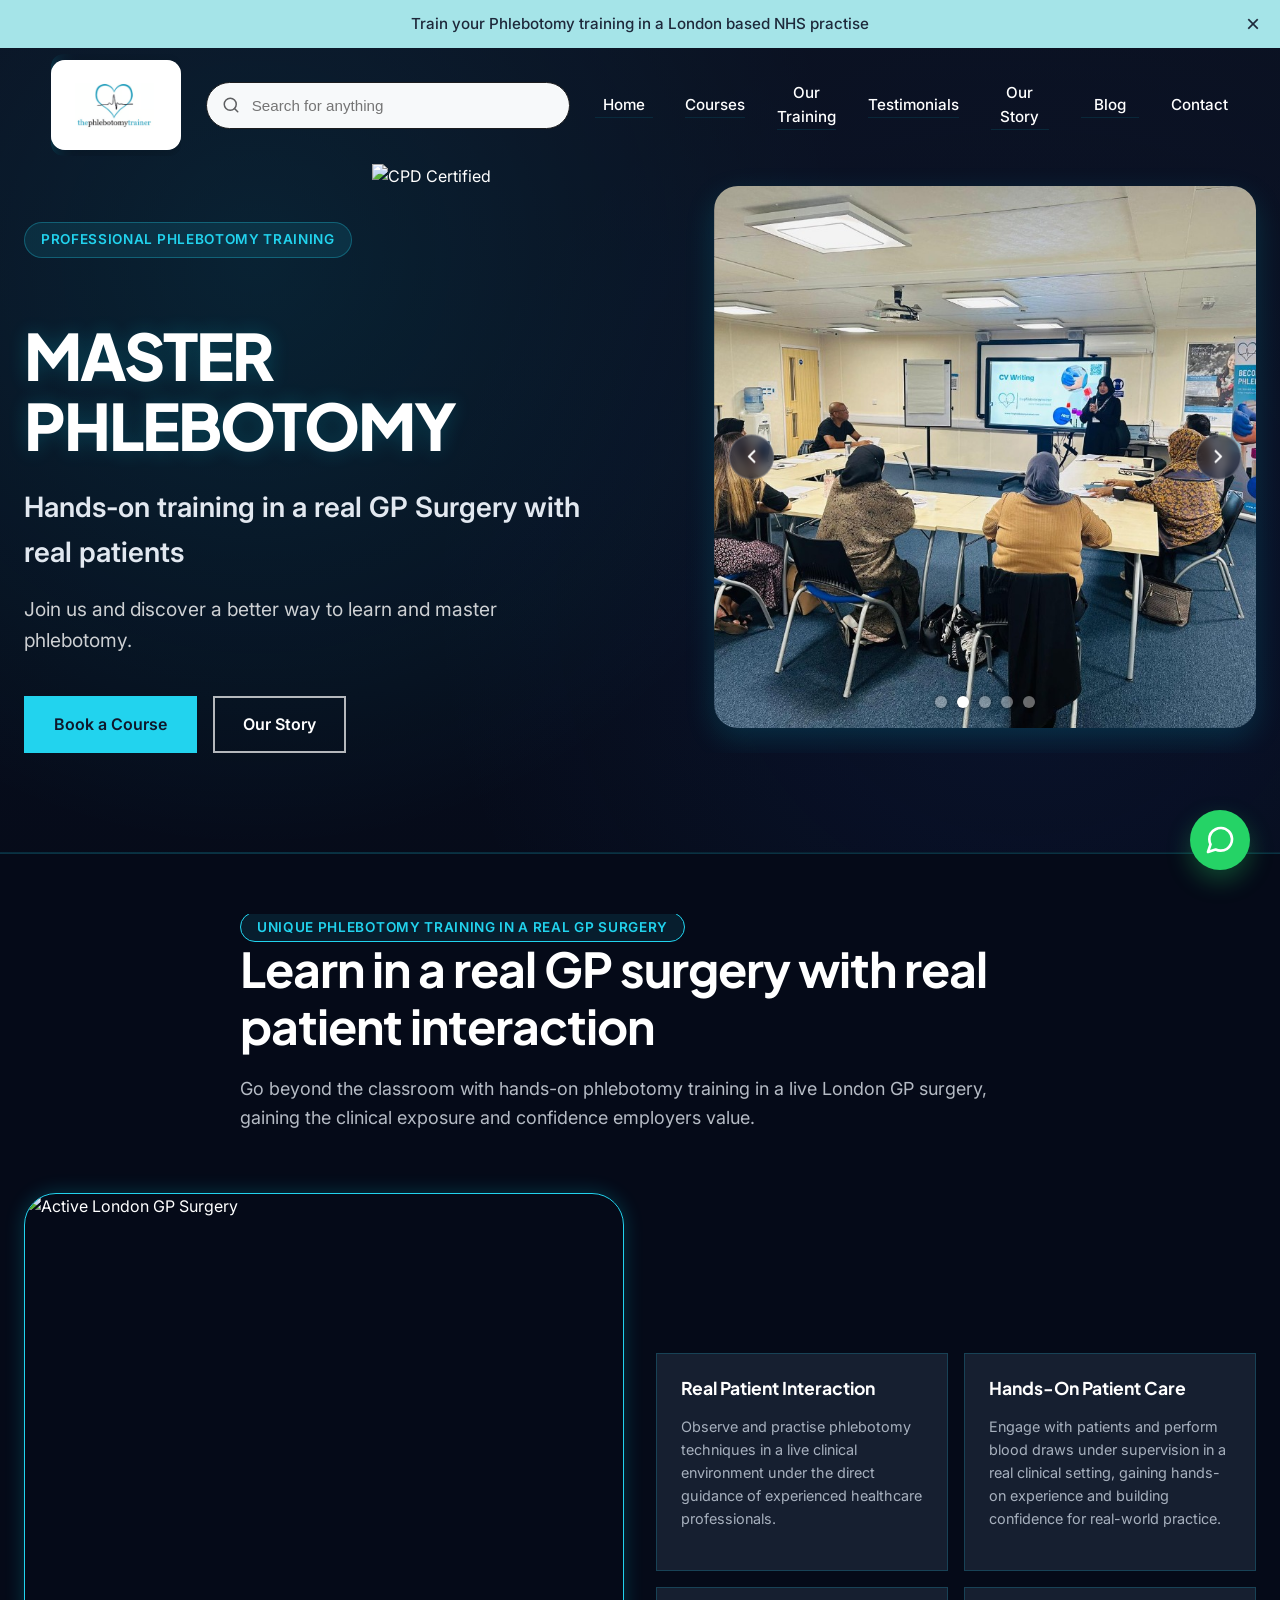
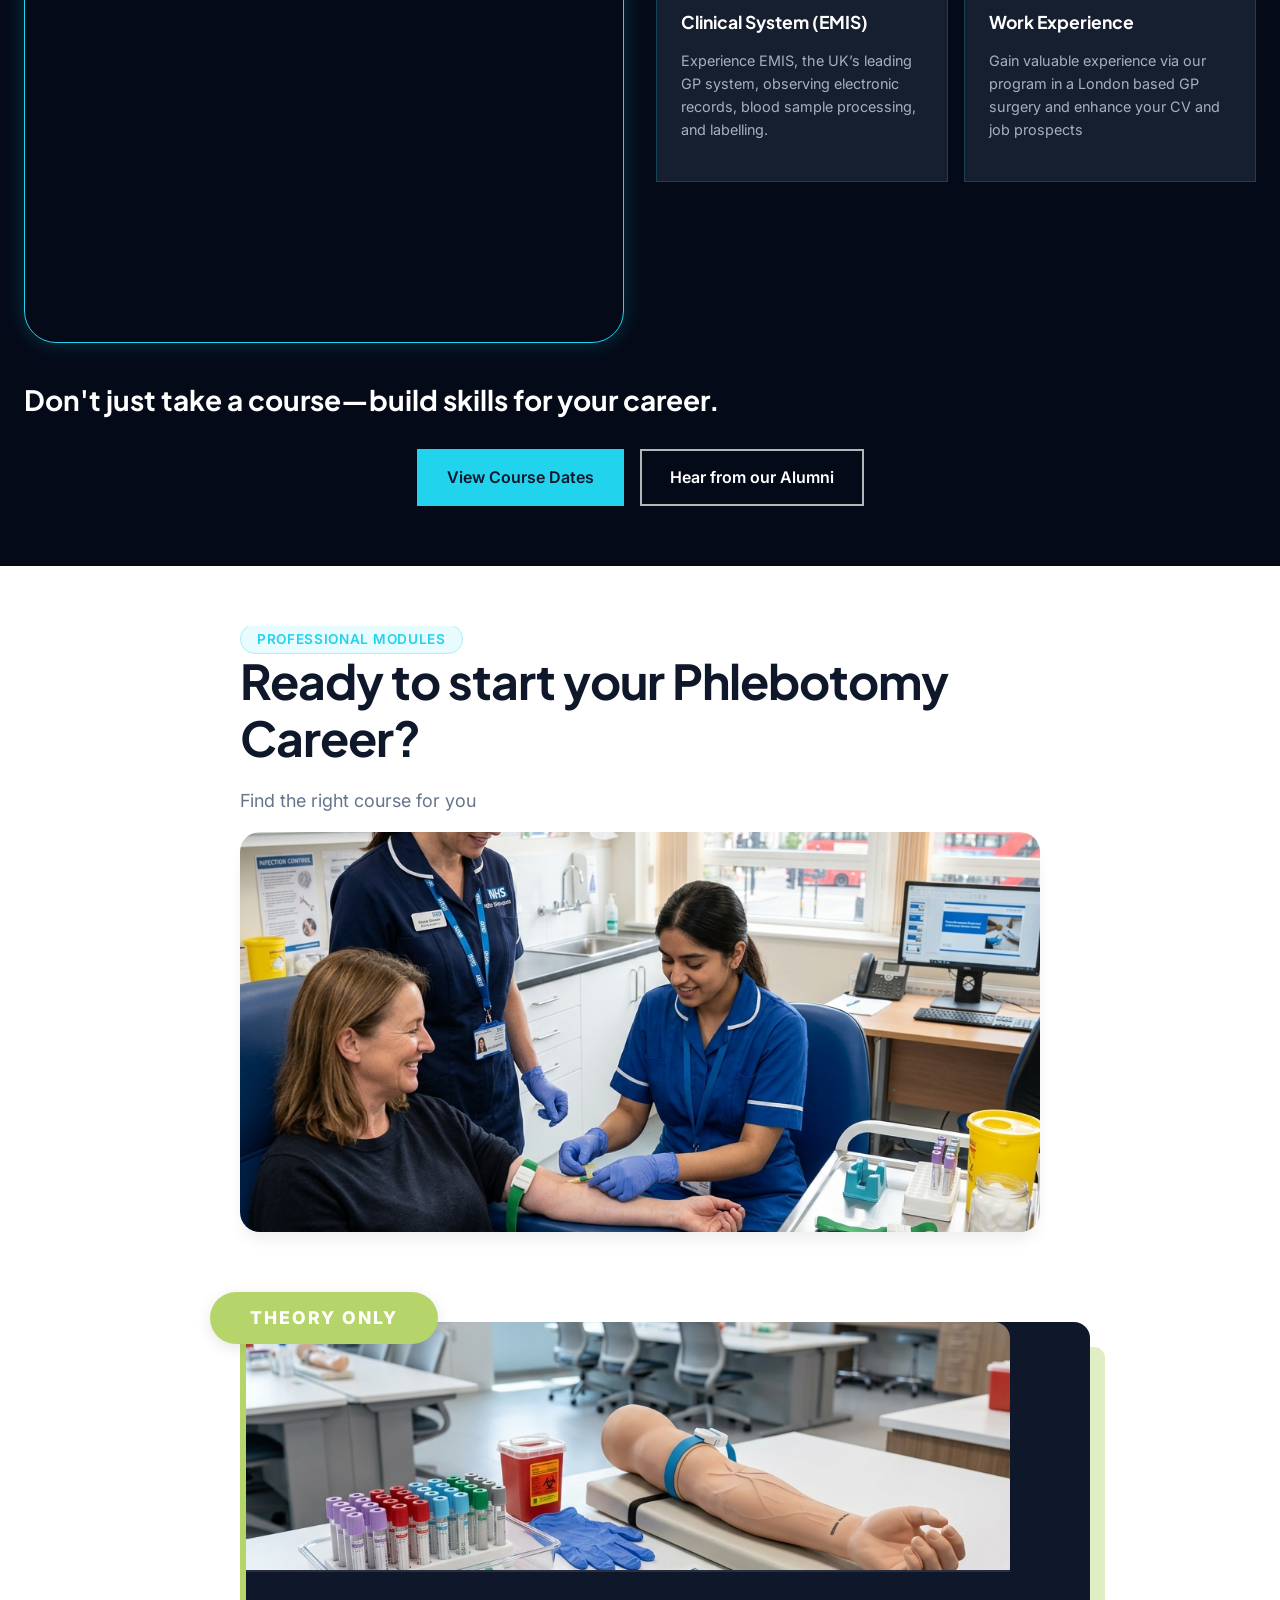
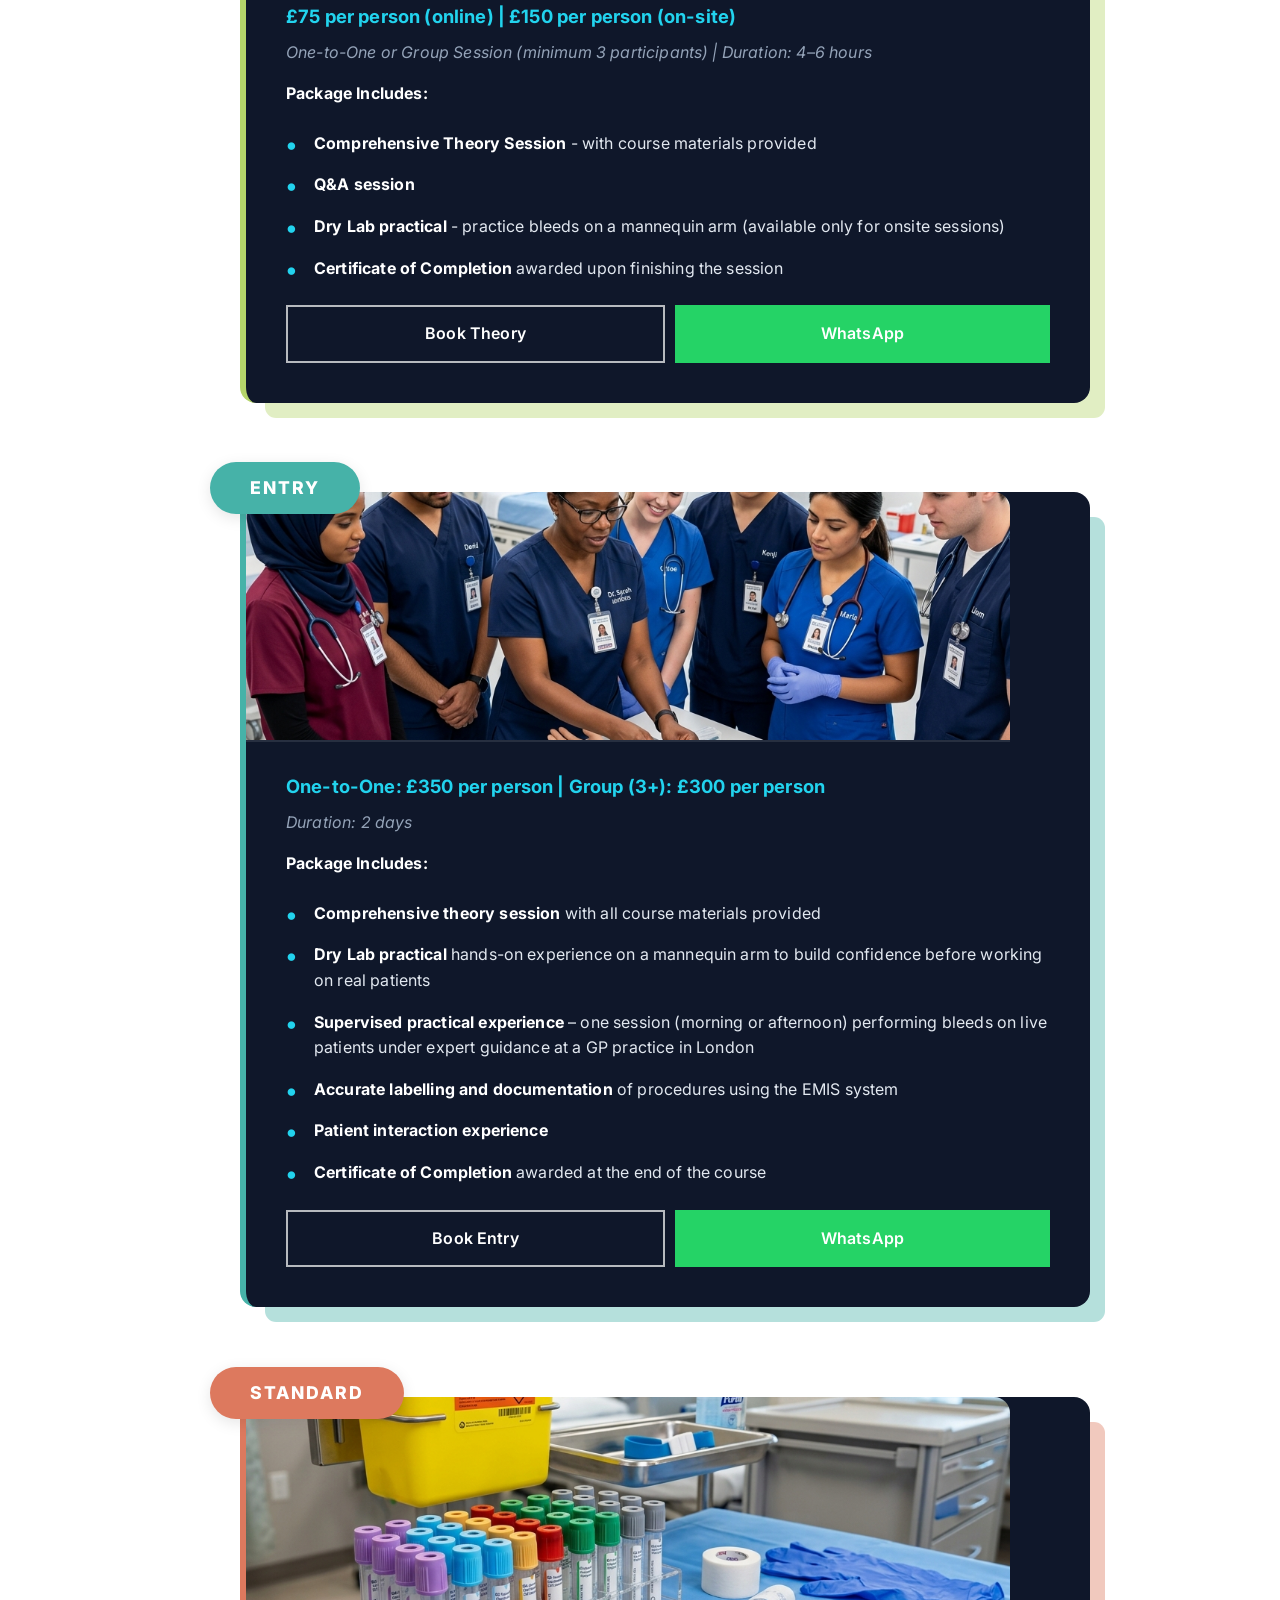
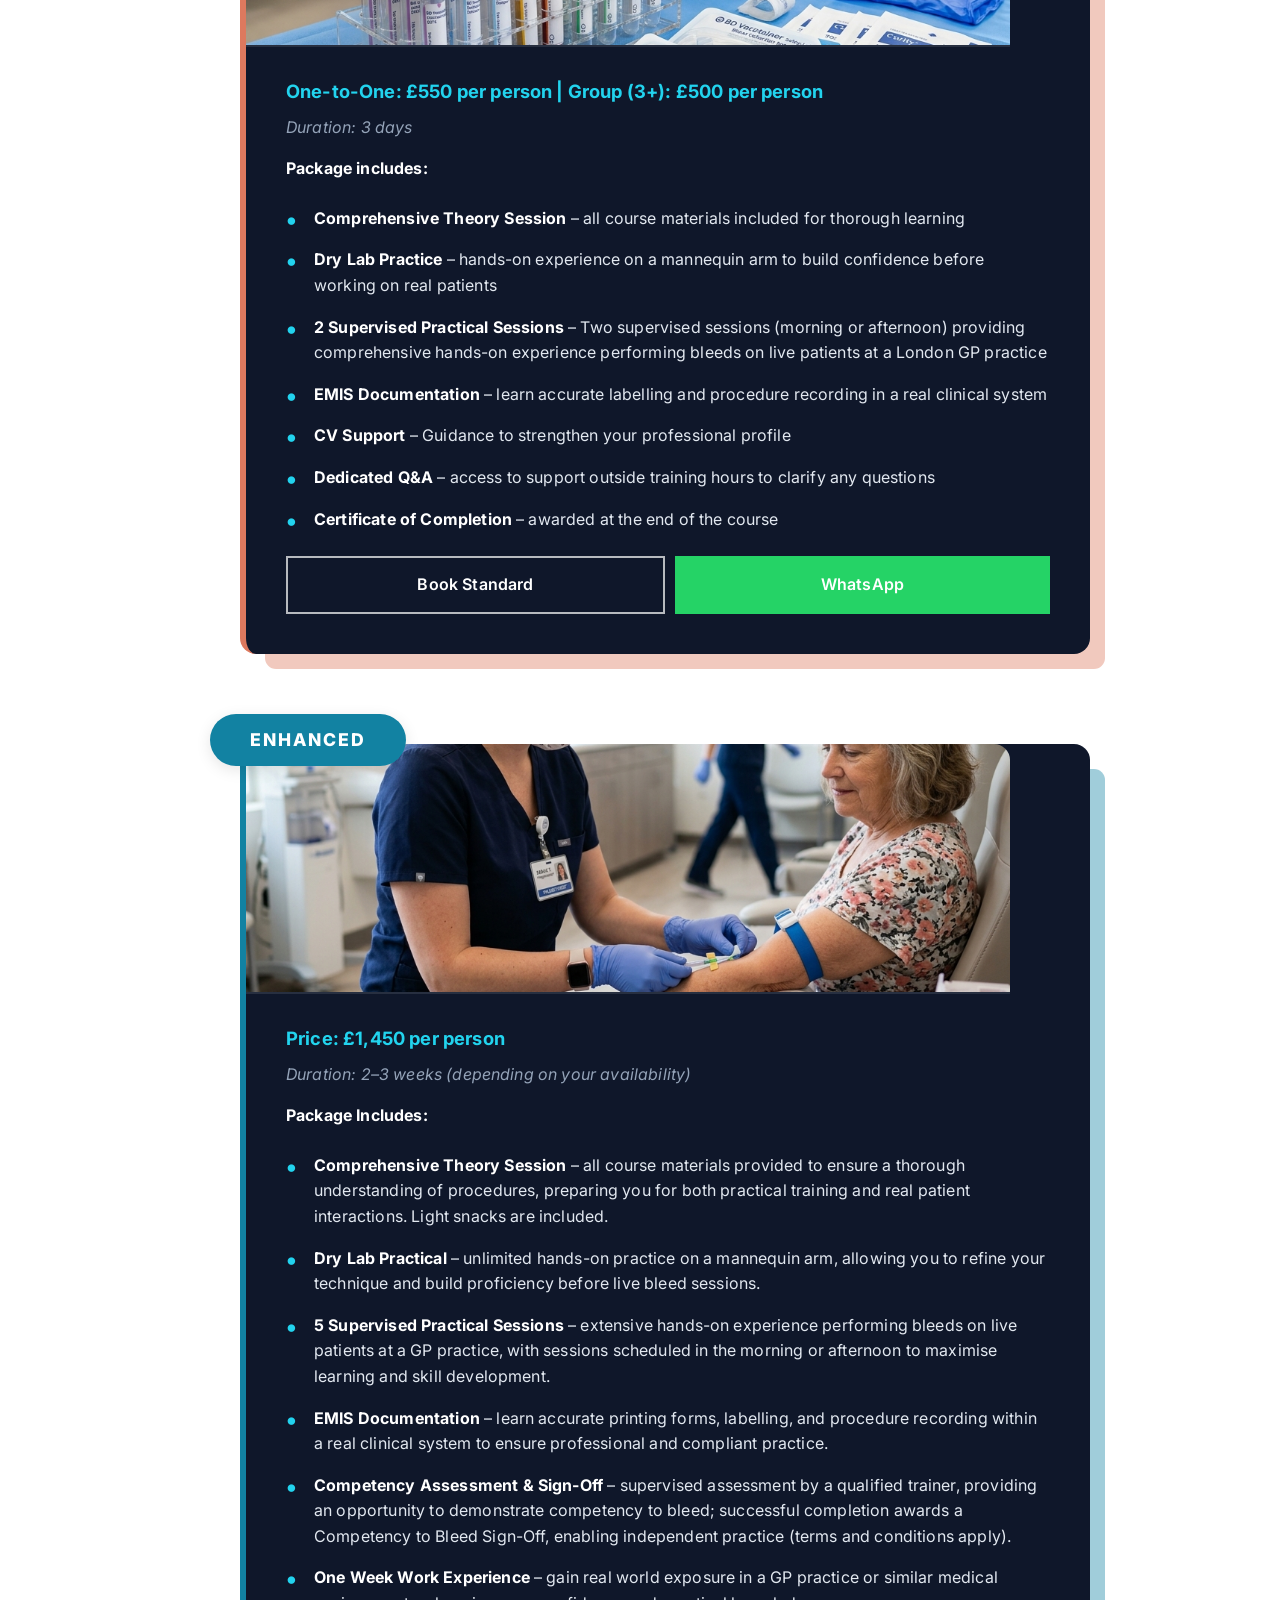
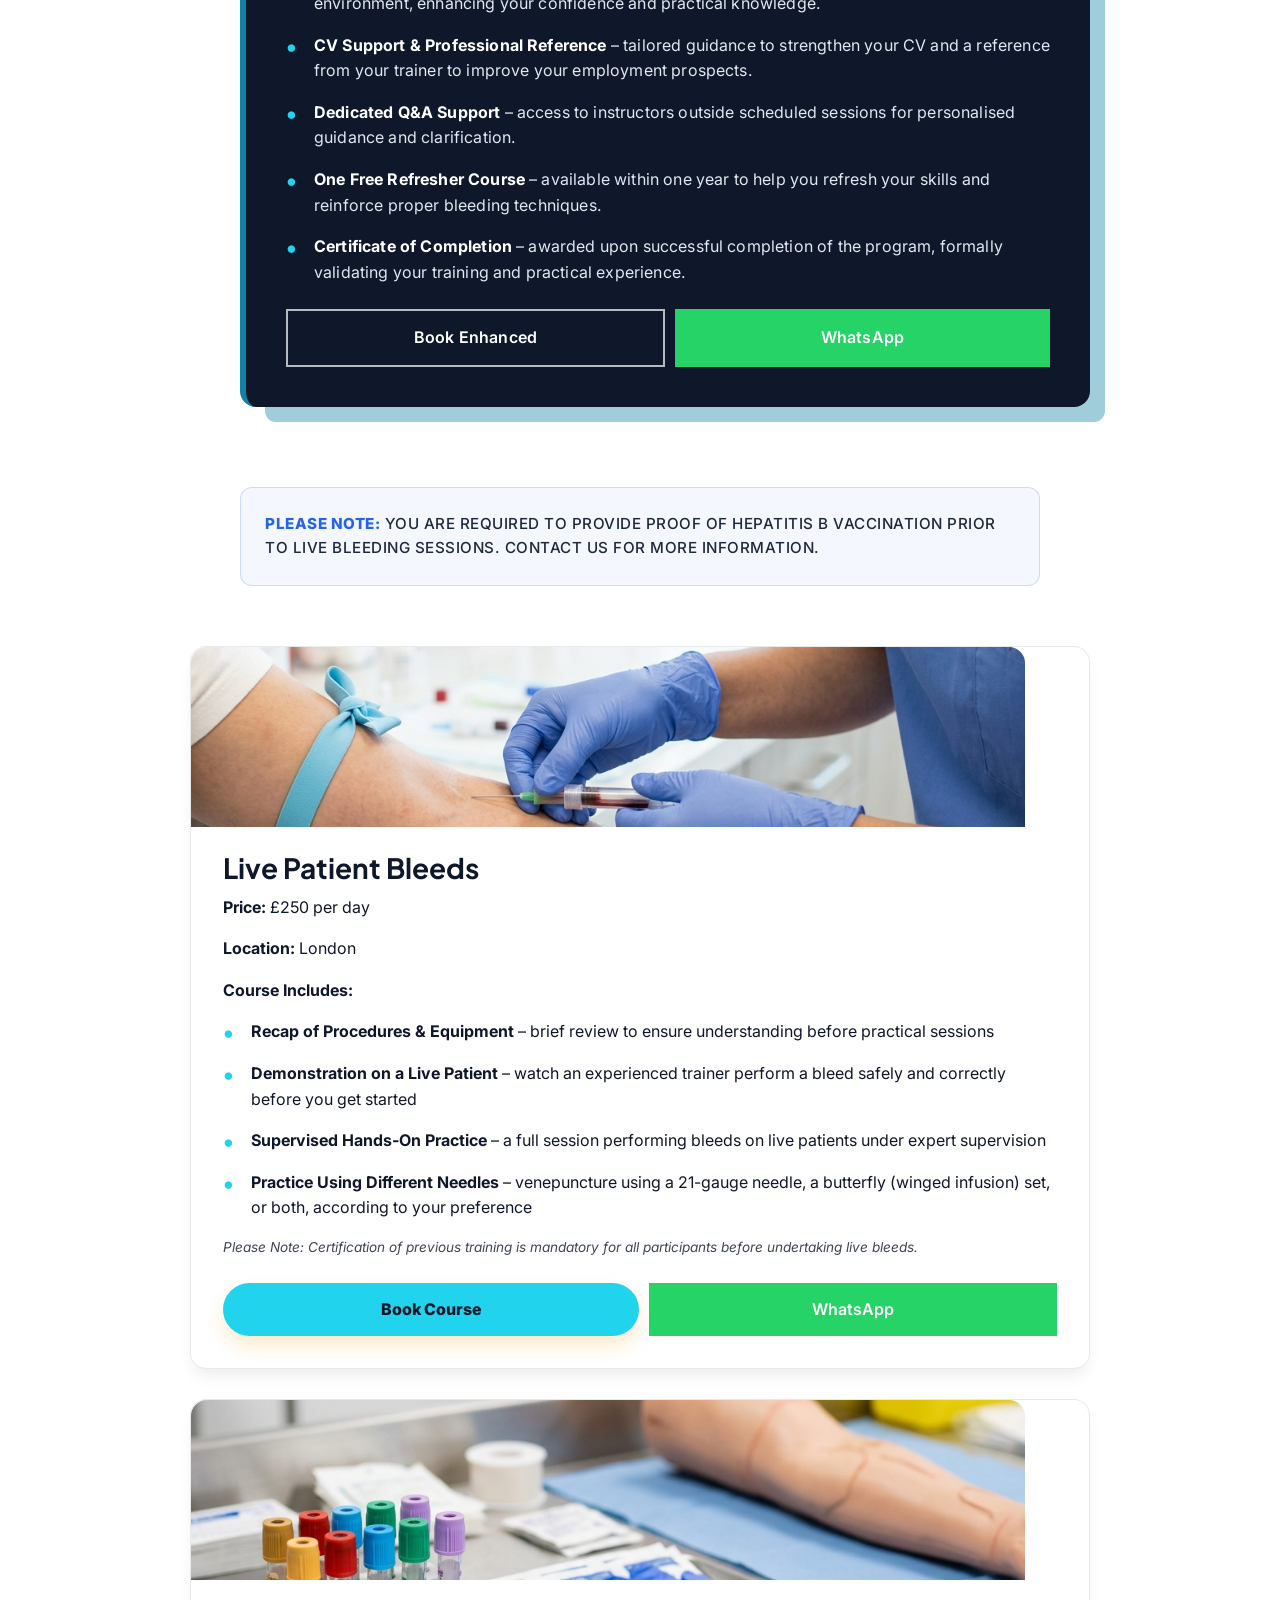
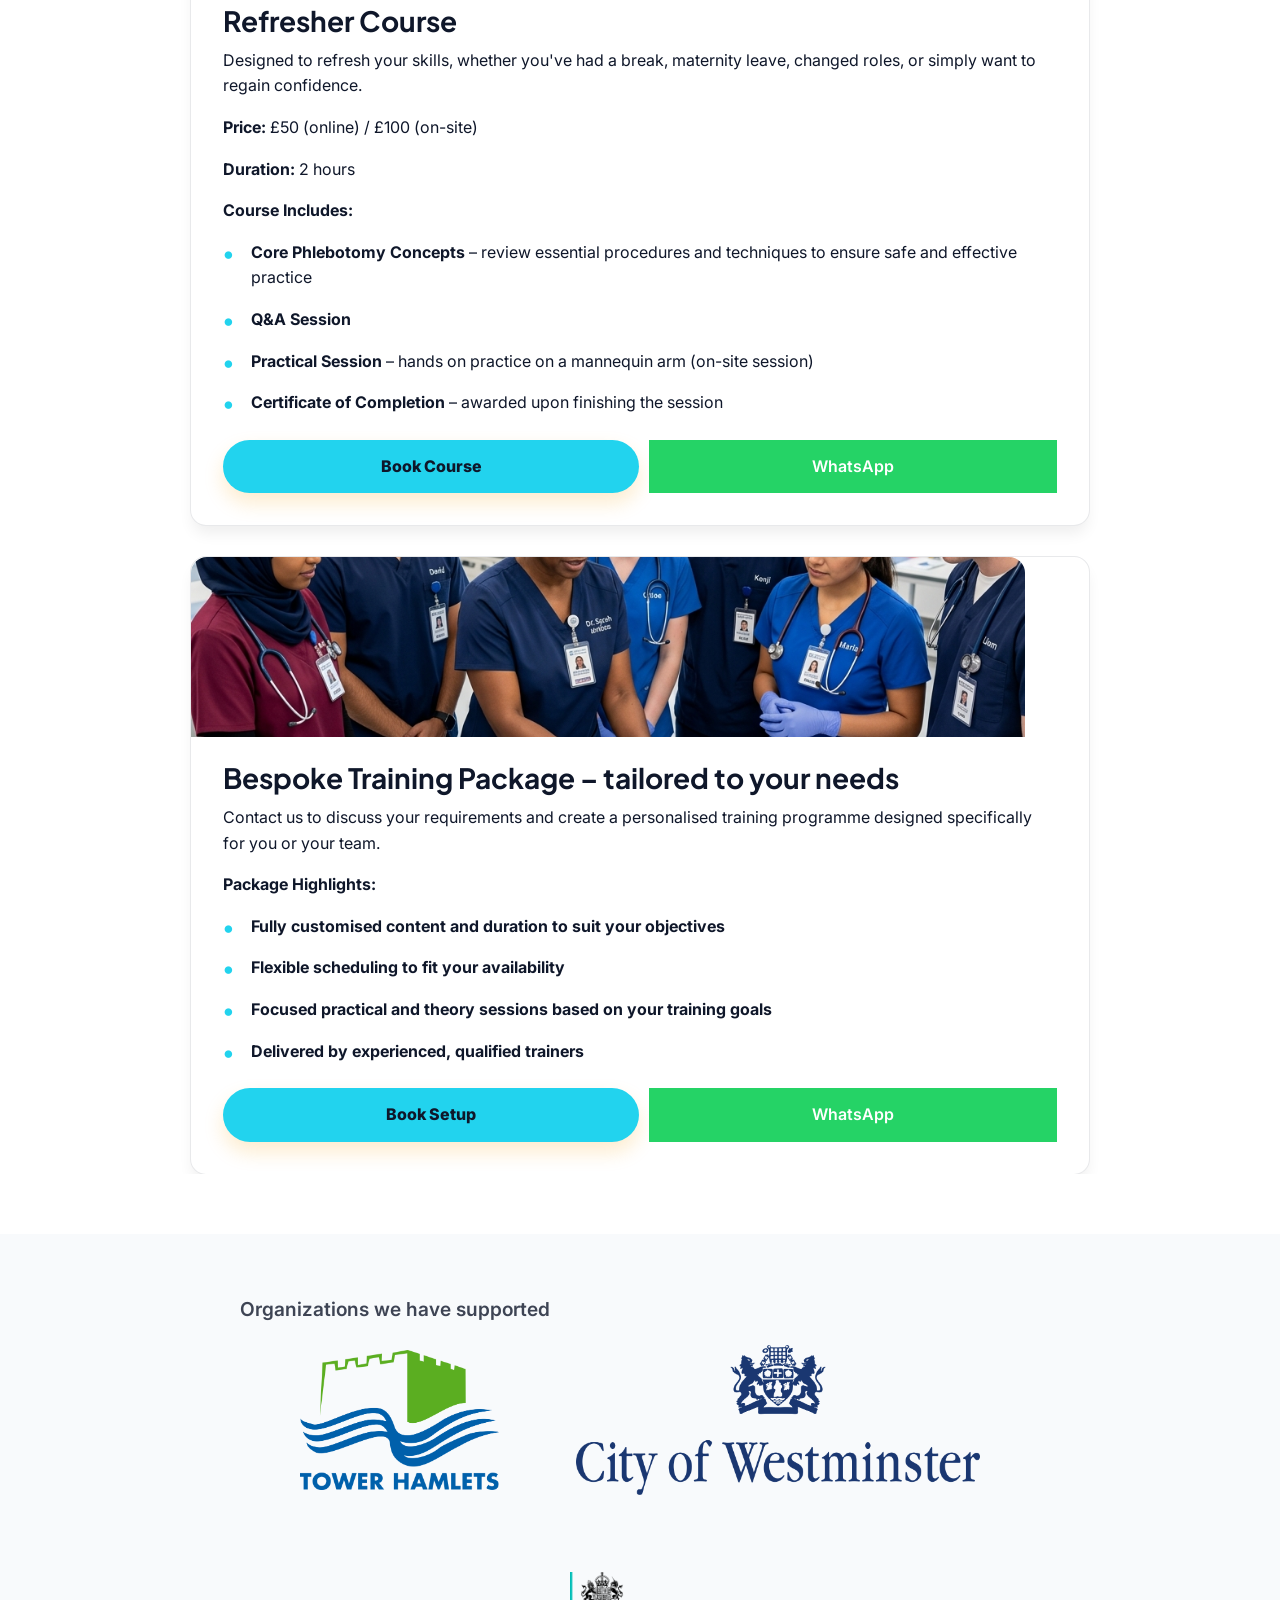
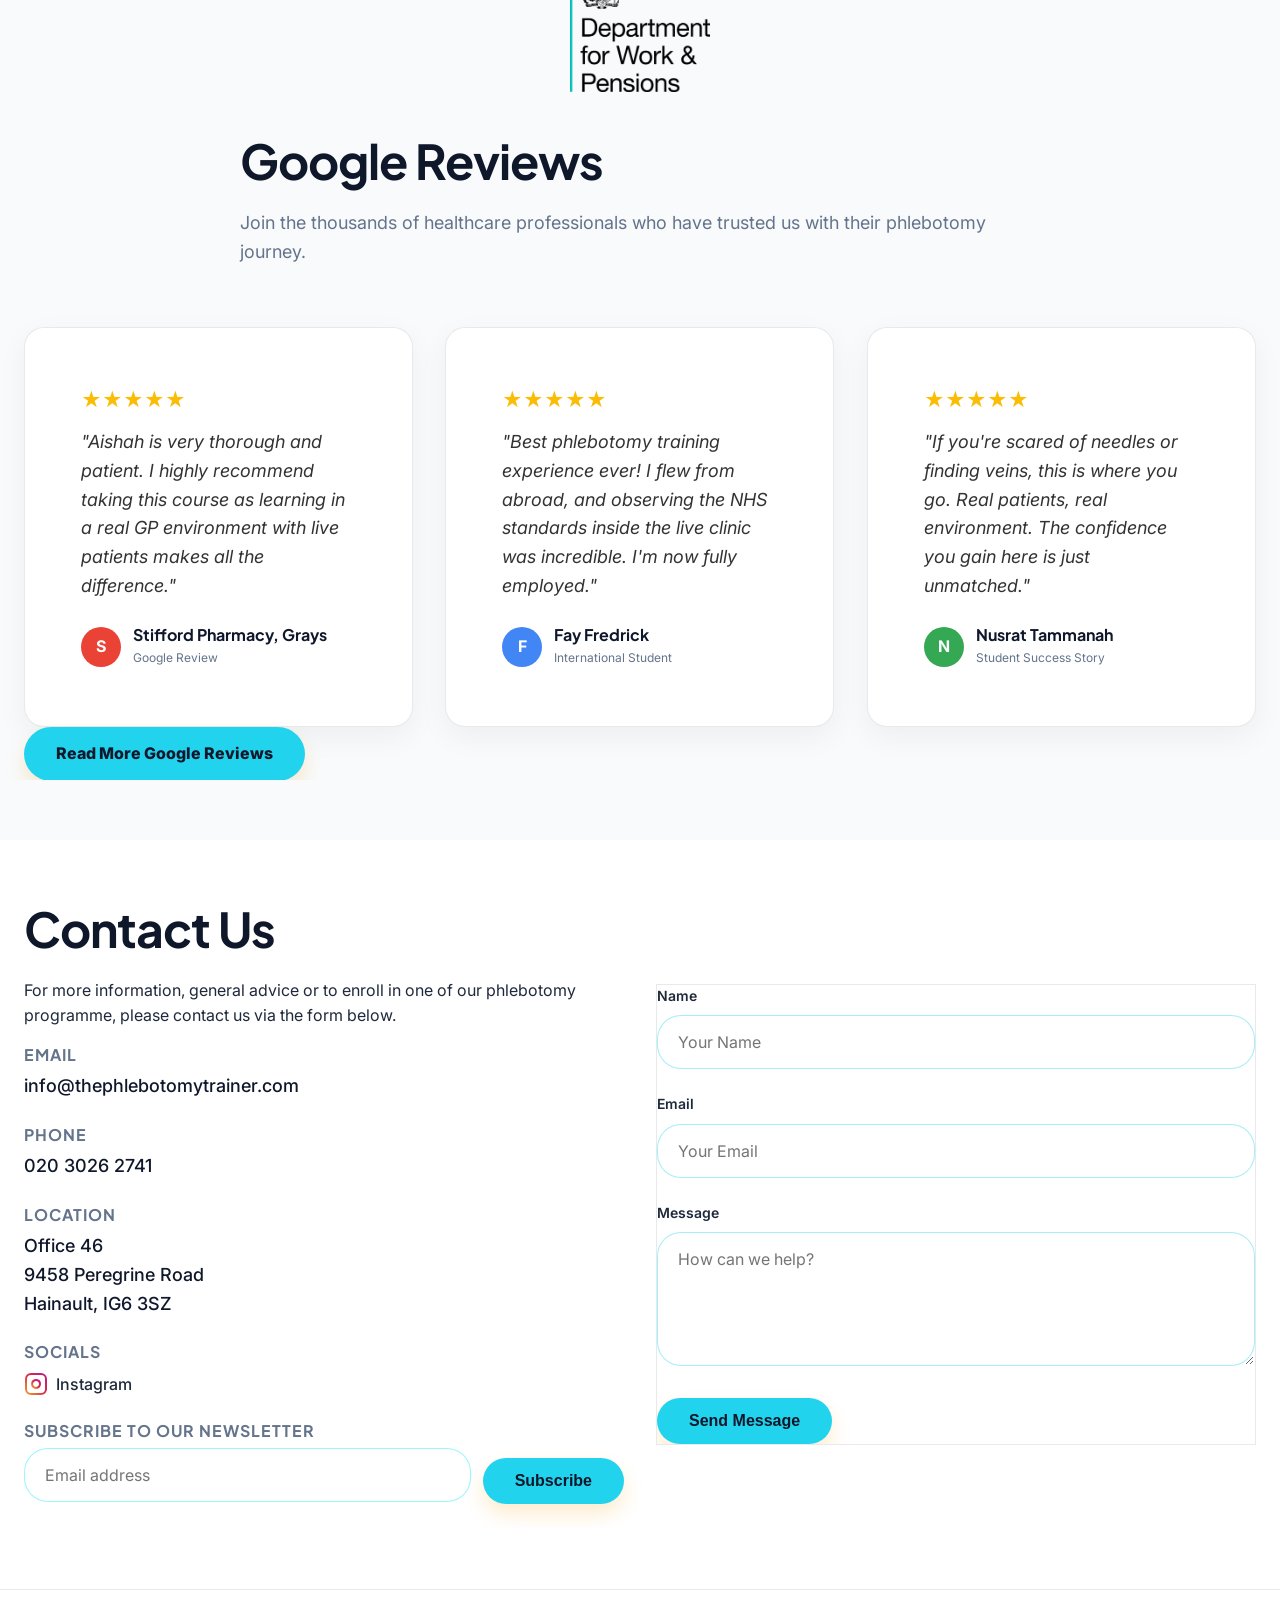
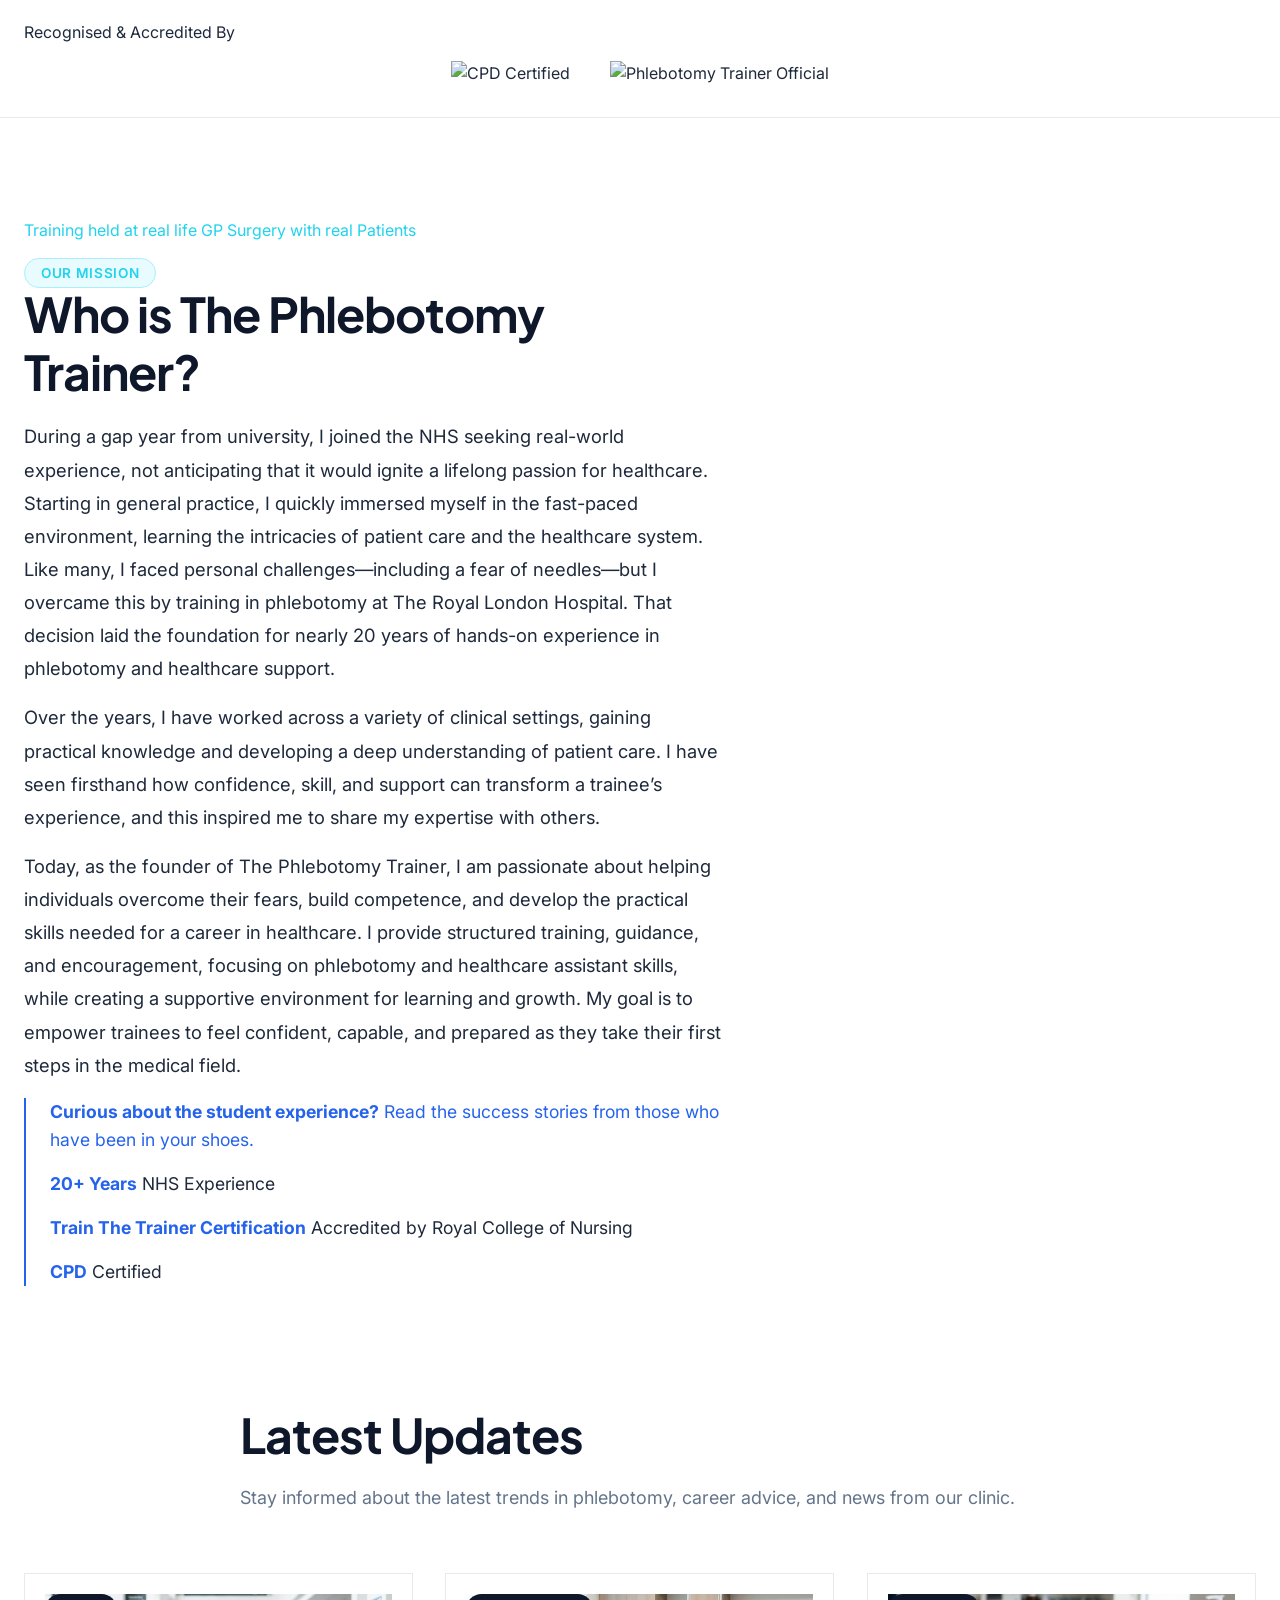
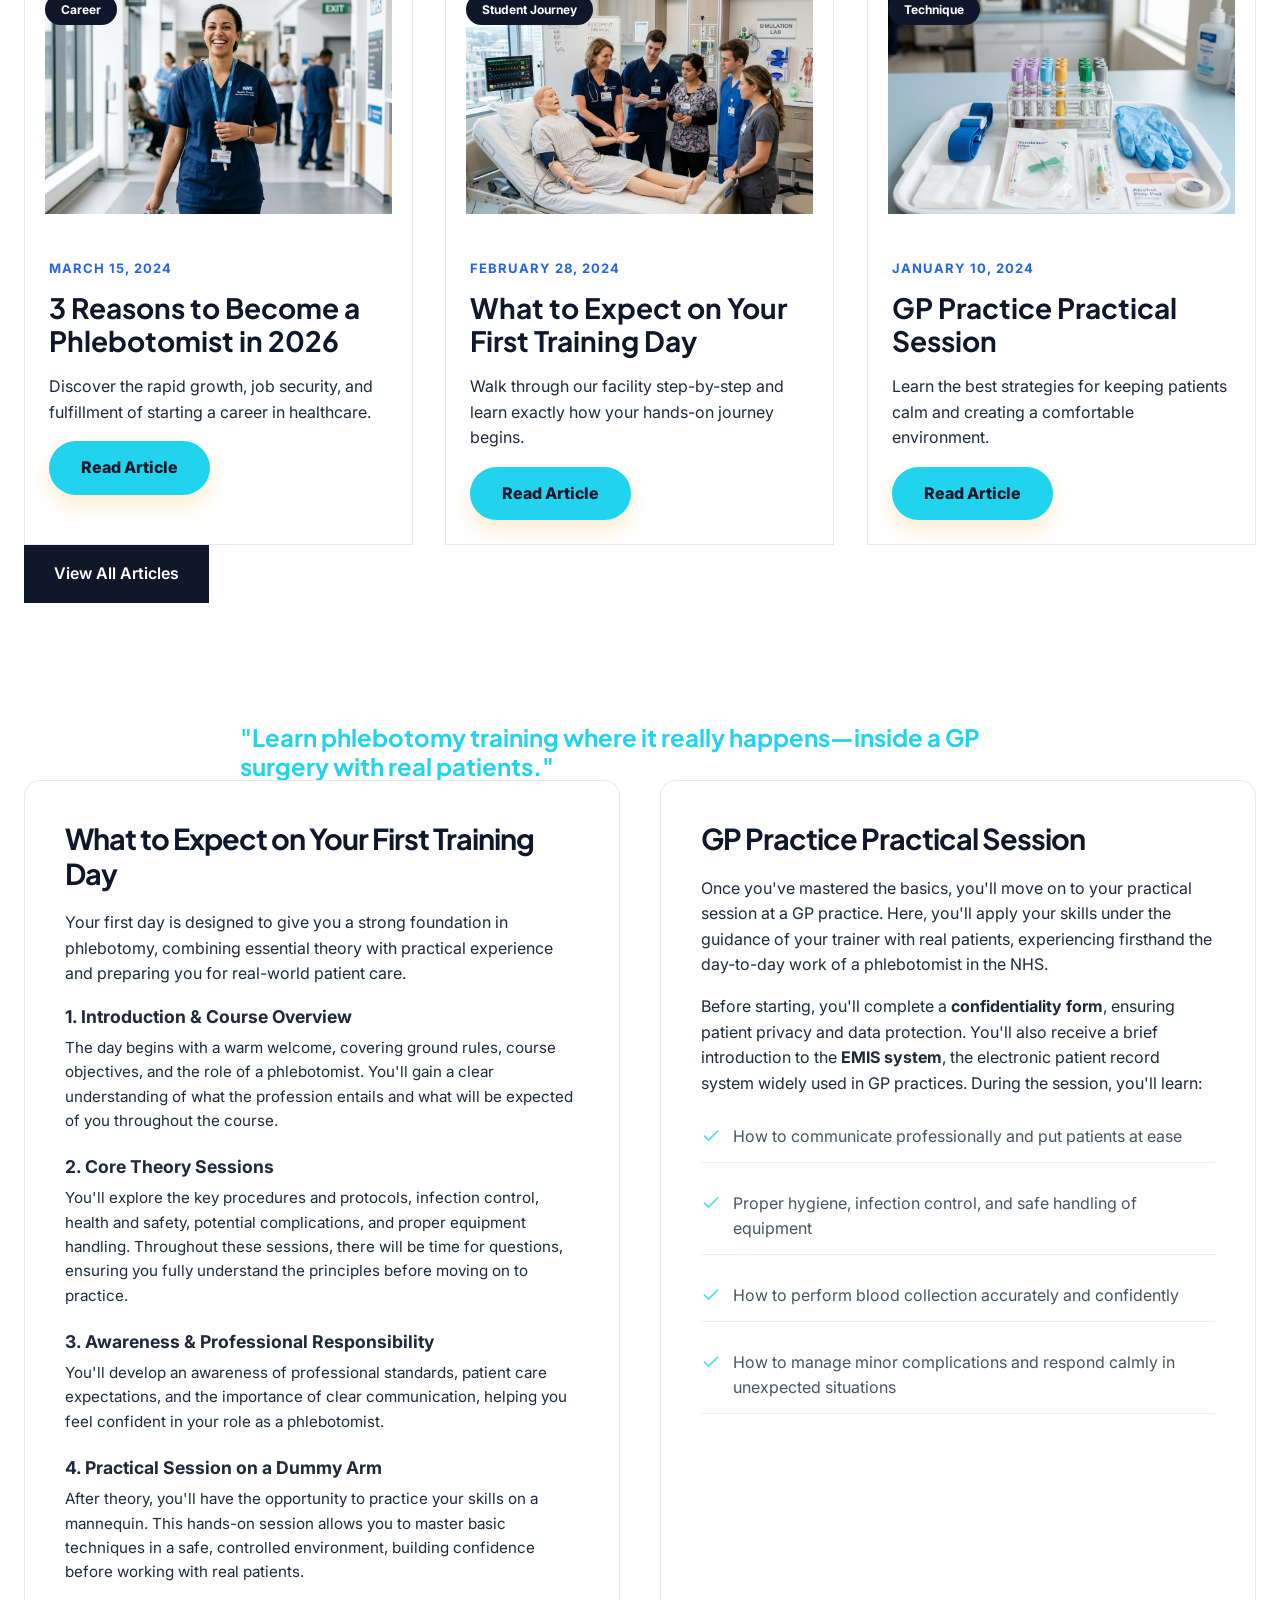
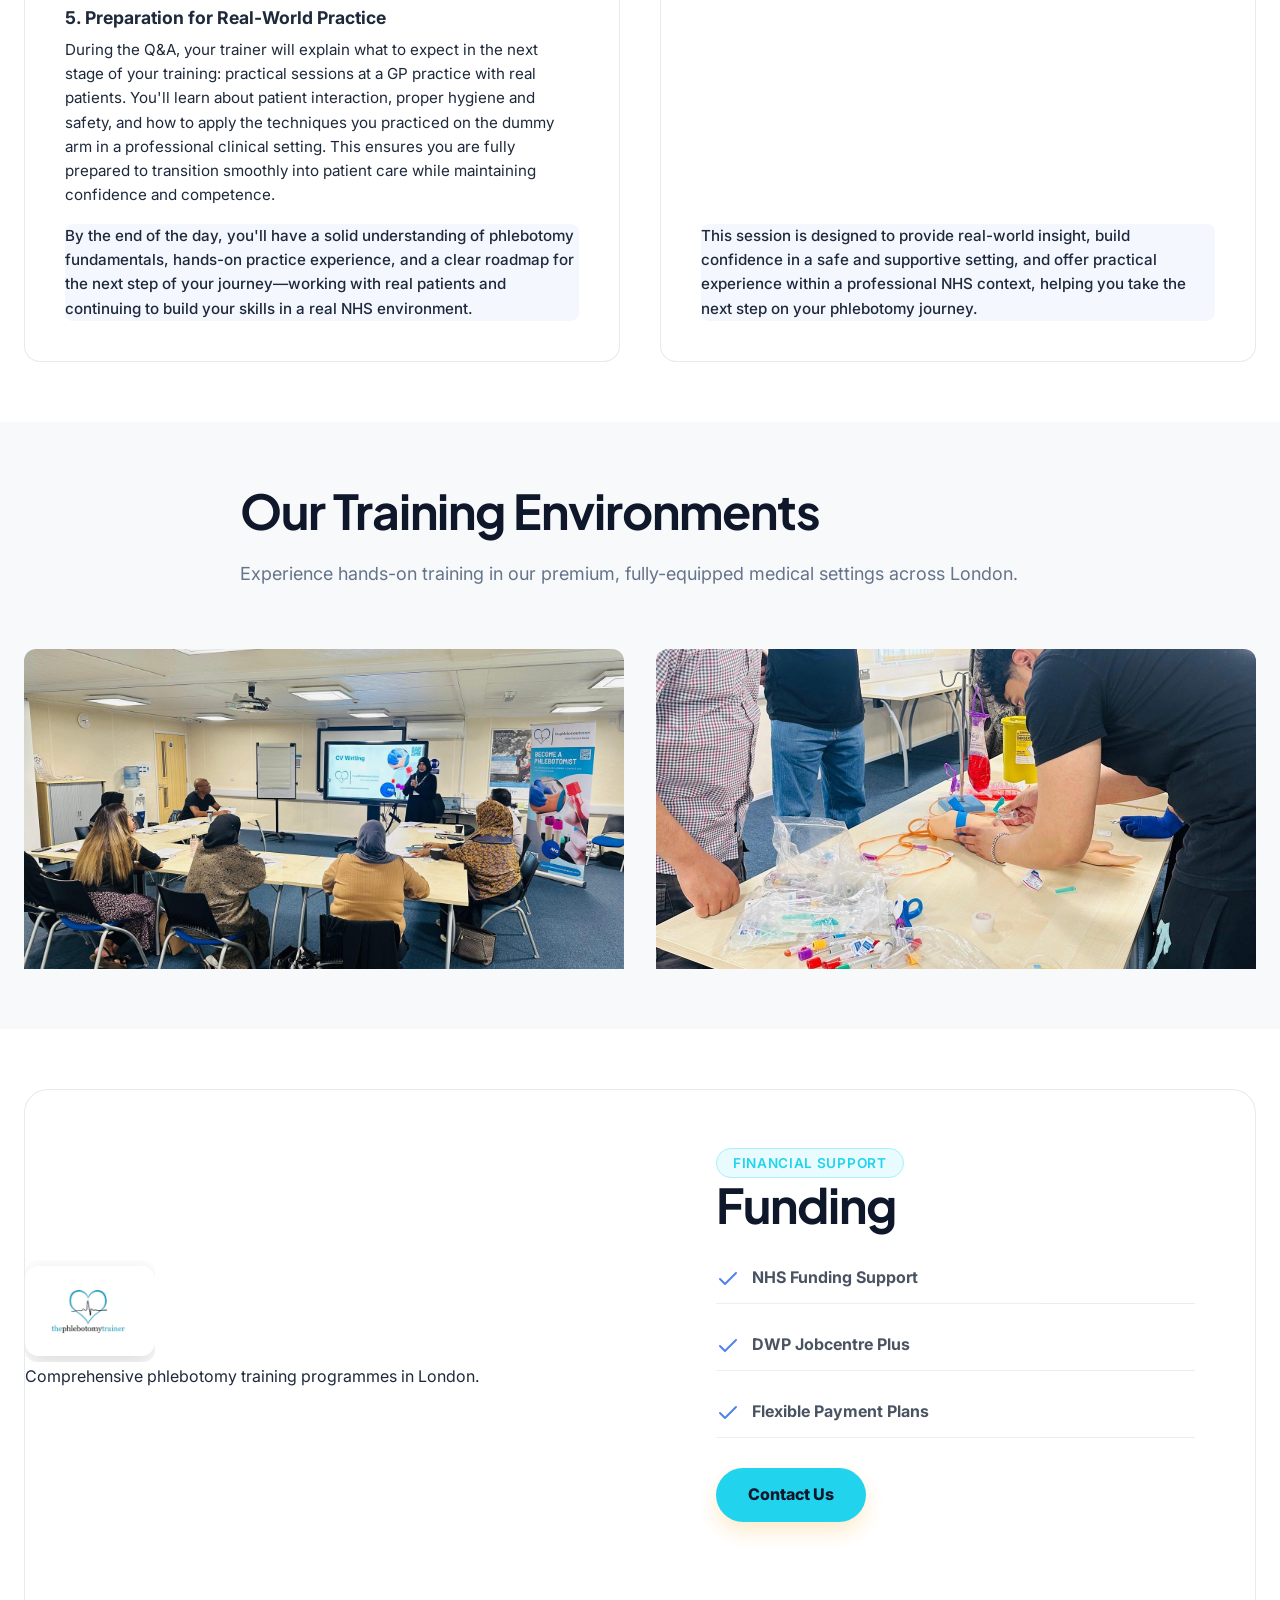
==== index.html @ 2ecdca6a "Removed Instagram logo from top navigation bar based on feedback" ====
<!DOCTYPE html>
<html lang="en">
<head>
    <meta charset="UTF-8">
    <meta name="viewport" content="width=device-width, initial-scale=1.0">
    <title>Phlebotomy Training in London Using Real Patients in a GP Surgery | the phlebotomy trainer</title>
    <meta name="description" content="Join our unique comprehensive phlebotomy training programme accredited by the Royal College of Nursing. Learn essential skills at a real GP surgery in London on real patients to become a skilled phlebotomist and start your career in blood testing with our certification.">
    <link rel="preconnect" href="https://fonts.googleapis.com">
    <link rel="preconnect" href="https://fonts.gstatic.com" crossorigin>
    <link href="https://fonts.googleapis.com/css2?family=Inter:wght@300;400;500;600;700;800&family=Plus+Jakarta+Sans:wght@400;500;600;700;800&display=swap" rel="stylesheet">
    <link rel="stylesheet" href="style.css">
    <!-- EmailJS SDK -->
    <script type="text/javascript" src="https://cdn.jsdelivr.net/npm/@emailjs/browser@4/dist/email.min.js"></script>
    <script src="script.js" defer></script>
    
    
    <style>
        /* Responsive Search Layout Override */
        .header {
            overflow: visible !important;
            overflow-x: visible !important;
            overflow-y: visible !important;
        }
        
        .header-search-container {
            display: block !important;
            flex: 1;
            order: 2;
            margin: 0 10px;
        }
        .nav-brand { order: 1; }
        .mobile-menu-btn { order: 3; }
        .nav { order: 4; }
        
        .search-suggestions {
            position: absolute;
            top: 100%;
            left: 0;
            right: 0;
            background: #ffffff;
            border: 1px solid #e2e8f0;
            border-radius: 12px;
            margin-top: 8px;
            box-shadow: 0 10px 15px -3px rgba(0, 0, 0, 0.1), 0 4px 6px -2px rgba(0, 0, 0, 0.05);
            z-index: 1000;
            display: none;
            max-height: 350px;
            overflow-y: auto;
        }
        .search-suggestion-item {
            padding: 12px 20px;
            cursor: pointer;
            display: flex;
            justify-content: space-between;
            align-items: center;
            border-bottom: 1px solid #f1f5f9;
            color: #1e293b;
            text-align: left;
        }
        .search-suggestion-item:last-child { border-bottom: none; }
        .search-suggestion-item:hover { background: #f8fafc; }
        .search-suggestion-title { font-weight: 500; font-size: 0.95rem; }
        .search-suggestion-type { font-size: 0.75rem; color: #64748b; background: #f1f5f9; padding: 4px 8px; border-radius: 6px; font-weight: 500; }
        
        @media (max-width: 1024px) {
            .logo-img-header {
                height: 45px !important;
                padding: 4px 8px !important;
            }
            .header-search-container input {
                padding: 10px 15px 10px 35px !important;
                font-size: 0.85rem !important;
            }
            .header-search-container svg {
                left: 12px !important;
                width: 15px !important;
                height: 15px !important;
            }
            .header-container {
                gap: 5px !important;
                padding: 10px 15px !important;
            }
            .nav-brand {
                margin-right: 5px;
            }
        }

        @media (min-width: 1024px) {
            .header-search-container {
                width: auto;
                flex: 1;
                margin-top: 0;
            }
            .nav { order: 3; }
        }
    </style>
    <header class="header" id="main-header" style="padding: 0;">
        <!-- Top Promotional Banner -->
        <div id="promo-banner" style="background-color: #A5E4E8; text-align: center; padding: 12px 40px; position: relative;">
            <p style="margin: 0; color: #1e293b; font-weight: 500; font-size: 0.95rem;">Train your Phlebotomy training in a London based NHS practise</p>
            <button onclick="document.getElementById('promo-banner').style.display='none'" style="position: absolute; right: 20px; top: 50%; transform: translateY(-50%); background: none; border: none; font-size: 1.5rem; cursor: pointer; color: #1e293b; line-height: 1;">&times;</button>
        </div>

        <div class="header-container" style="max-width: 100%; padding: 12px clamp(20px, 4vw, 60px); display: flex; align-items: center; justify-content: space-between; gap: 15px; flex-wrap: nowrap;">
            <div class="nav-brand" style="display: flex; align-items: center; width: auto !important; flex-shrink: 0;">
                <a href="#home" class="logo">
                    <img src="assets/brand-logo.png" alt="The Phlebotomy Trainer" class="logo-img-header logo-animated">
                </a>
            </div>

            <!-- Search Bar -->
            <div class="header-search-container" style="max-width: 600px;">
                <div style="position: relative; width: 100%;">
                    <svg xmlns="http://www.w3.org/2000/svg" width="18" height="18" viewBox="0 0 24 24" fill="none" stroke="#1c1d1f" stroke-width="2" stroke-linecap="round" stroke-linejoin="round" style="position: absolute; left: 16px; top: 50%; transform: translateY(-50%); opacity: 0.7;"><circle cx="11" cy="11" r="8"></circle><line x1="21" y1="21" x2="16.65" y2="16.65"></line></svg>
                    <input type="text" id="site-search" placeholder="Search for anything" onkeydown="handleSearch(event)" style="width: 100%; padding: 14px 20px 14px 45px; border-radius: 999px; border: 1px solid #1c1d1f; font-size: 0.95rem; background-color: #f7f9fa; color: #1c1d1f; outline: none; box-shadow: none; transition: background-color 0.3s;">
                </div>
            </div>

            <button class="mobile-menu-btn" id="mobile-menu-btn" aria-label="Toggle menu" style="margin-left: auto;">
                <span></span>
                <span></span>
                <span></span>
            </button>

            <nav class="nav" id="nav">
                <button class="mobile-menu-close" id="mobile-menu-close" aria-label="Close menu">&times;</button>
                <ul class="nav-list" style="align-items: center;">
                    <li><a href="#home" class="nav-link">Home</a></li>
                    <li><a href="#services" class="nav-link">Courses</a></li>
                    <li><a href="#gp-training" class="nav-link">Our Training</a></li>
                    <li><a href="#testimonials" class="nav-link">Testimonials</a></li>
                    <li><a href="#about" class="nav-link">Our Story</a></li>
                    <li><a href="#blog" class="nav-link">Blog</a></li>
                    <li><a href="#contact" class="nav-link">Contact</a></li>
                </ul>
            </nav>
        </div>
    </header>

    <script>
        const searchIndex = [
            { title: "Theory Only Package", type: "Course", url: "#services" },
            { title: "Entry Package", type: "Course", url: "#services" },
            { title: "Standard Package", type: "Course", url: "#services" },
            { title: "Premium Package", type: "Course", url: "#services" },
            { title: "Competency Package", type: "Course", url: "#services" },
            { title: "GP Surgery Training", type: "Training", url: "#gp-training" },
            { title: "Real Patient Interaction", type: "Feature", url: "#home" },
            { title: "Student Testimonials", type: "Reviews", url: "#testimonials" },
            { title: "Our Story", type: "About Us", url: "#about" },
            { title: "Phlebotomy Blog", type: "Articles", url: "#blog" },
            { title: "Contact Us", type: "Support", url: "#contact" }
        ];

        document.addEventListener('DOMContentLoaded', () => {
            const searchInput = document.getElementById('site-search');
            if (!searchInput) return;

            const suggestionsBox = document.createElement('div');
            suggestionsBox.className = 'search-suggestions';
            searchInput.parentNode.appendChild(suggestionsBox);

            searchInput.addEventListener('input', function() {
                const query = this.value.toLowerCase().trim();
                suggestionsBox.innerHTML = '';
                
                if (query.length < 2) {
                    suggestionsBox.style.display = 'none';
                    return;
                }
                
                const matches = searchIndex.filter(item => 
                    item.title.toLowerCase().includes(query) || 
                    item.type.toLowerCase().includes(query)
                );
                
                if (matches.length > 0) {
                    matches.forEach(match => {
                        const div = document.createElement('div');
                        div.className = 'search-suggestion-item';
                        div.innerHTML = `
                            <span class="search-suggestion-title">${match.title}</span>
                            <span class="search-suggestion-type">${match.type}</span>
                        `;
                        div.onmousedown = (e) => {
                            e.preventDefault();
                            window.location.hash = match.url;
                            suggestionsBox.style.display = 'none';
                            searchInput.value = '';
                        };
                        suggestionsBox.appendChild(div);
                    });
                    suggestionsBox.style.display = 'block';
                } else {
                    suggestionsBox.style.display = 'none';
                }
            });

            searchInput.addEventListener('blur', () => {
                suggestionsBox.style.display = 'none';
            });

            searchInput.addEventListener('focus', function() {
                if (this.value.trim().length >= 2 && suggestionsBox.children.length > 0) {
                    suggestionsBox.style.display = 'block';
                }
            });
        });

        function handleSearch(event) {
            if (event.key === 'Enter') {
                event.preventDefault();
                const query = event.target.value.toLowerCase().trim();
                const match = searchIndex.find(item => 
                    item.title.toLowerCase().includes(query) || 
                    item.type.toLowerCase().includes(query)
                );
                
                if (match) {
                    window.location.hash = match.url;
                    event.target.value = '';
                } else if (query) {
                    const found = window.find(query, false, false, true, false, true, false);
                    if (!found) {
                        alert("No exact matches found for: '" + query + "'");
                    }
                }
                
                const box = event.target.parentNode.querySelector('.search-suggestions');
                if (box) box.style.display = 'none';
            }
        }

        // --- Slider Logic ---
        let currentSlideIdx = 0;
        let slideInterval;
        const totalSlides = 5;

        function updateSlider() {
            const track = document.getElementById('hero-slider');
            const dots = document.querySelectorAll('#hero-slider-dots .dot');
            if(track) track.style.transform = `translateX(-${currentSlideIdx * 100}%)`;
            
            dots.forEach((dot, index) => {
                dot.style.background = index === currentSlideIdx ? 'white' : 'rgba(255,255,255,0.4)';
            });
        }

        function moveSlide(dir) {
            currentSlideIdx = (currentSlideIdx + dir + totalSlides) % totalSlides;
            updateSlider();
            resetInterval();
        }

        function currentSlide(idx) {
            currentSlideIdx = idx;
            updateSlider();
            resetInterval();
        }

        function startSlideShow() {
            slideInterval = setInterval(() => {
                moveSlide(1);
            }, 5000); // 5 seconds automatic swipe
        }

        function resetInterval() {
            clearInterval(slideInterval);
            startSlideShow();
        }

        document.addEventListener('DOMContentLoaded', () => {
            startSlideShow();
            
            const track = document.getElementById('hero-slider');
            if(track) {
                let touchStartX = 0;
                let touchEndX = 0;
                
                track.addEventListener('touchstart', e => {
                    touchStartX = e.changedTouches[0].screenX;
                    clearInterval(slideInterval);
                }, {passive: true});
                
                track.addEventListener('touchend', e => {
                    touchEndX = e.changedTouches[0].screenX;
                    if (touchEndX < touchStartX - 40) moveSlide(1);
                    if (touchEndX > touchStartX + 40) moveSlide(-1);
                    startSlideShow();
                }, {passive: true});
            }
        });
    </script>

    <main>
        <section class="hero bg-carbon" id="home" style="overflow: visible !important;">
            <div class="grain-overlay"></div>
            <div class="container hero-grid">
                <div class="hero-content fade-in">
                    <div class="hero-badges mb-3">
                        <span class="badge">Professional Phlebotomy Training</span>
                        <img src="https://assets.zyrosite.com/cdn-cgi/image/format=auto,w=375,h=436,fit=crop/YrD6qGn0jKU96GQP/cpd-certified-1-YD0we4ZvM0u5LbgL.png" alt="CPD Certified" class="hero-acc-badge official-seal" style="max-height: 160px; width: auto;">
                    </div>
                    <h1 class="hero-title">MASTER<br>PHLEBOTOMY</h1>
                    <p class="hero-subtitle">Hands-on training in a real GP Surgery with real patients</p>
                    <p class="hero-text opacity-80">Join us and discover a better way to learn and master phlebotomy.</p>
                    <div class="hero-actions">
                        <a href="#services" class="btn btn-accent" id="cta-courses">
                            Book a Course
                        </a>
                        <a href="#about" class="btn btn-outline-white">Our Story</a>
                    </div>
                </div>
                <div class="hero-media fade-in delay-1">
                    <div class="slider-container hero-image-squircle" style="position: relative; overflow: hidden; width: 100%; aspect-ratio: 1/1; border-radius: 24px; box-shadow: 0 10px 30px rgba(0, 229, 255, 0.15); background: #0f172a;">
                        <div class="slider-track" id="hero-slider" style="display: flex; width: 100%; height: 100%; transition: transform 0.5s ease-in-out;">
                            <img src="https://assets.zyrosite.com/cdn-cgi/image/format=auto,w=1024,h=1129,fit=crop/YrD6qGn0jKU96GQP/1-d9539J5wWoFOaLlJ.jpg" class="slide-img" style="width: 100%; height: 100%; object-fit: cover; object-position: top; flex-shrink: 0;" alt="Phlebotomy Specialist Training">
                            <img src="assets/slider-1.jpg" class="slide-img" style="width: 100%; height: 100%; object-fit: cover; flex-shrink: 0;" alt="Phlebotomy Classroom Theory">
                            <img src="assets/slider-2.jpg" class="slide-img" style="width: 100%; height: 100%; object-fit: cover; flex-shrink: 0;" alt="Phlebotomy Hands-On Practice">
                            <img src="assets/slider-3.jpg" class="slide-img" style="width: 100%; height: 100%; object-fit: cover; flex-shrink: 0;" alt="Phlebotomy Practical Assessment">
                            <img src="assets/slider-4.jpg" class="slide-img" style="width: 100%; height: 100%; object-fit: cover; flex-shrink: 0;" alt="Phlebotomy Professional Training">
                        </div>
                        <button class="slider-btn prev" onclick="moveSlide(-1)" style="position: absolute; top: 50%; left: 15px; transform: translateY(-50%); background: rgba(15,23,42,0.6); color: white; border: 1px solid rgba(255,255,255,0.2); width: 45px; height: 45px; border-radius: 50%; cursor: pointer; display: flex; align-items: center; justify-content: center; z-index: 10; backdrop-filter: blur(4px); transition: background 0.3s;" onmouseover="this.style.background='rgba(34,211,238,0.8)'" onmouseout="this.style.background='rgba(15,23,42,0.6)'">
                            <svg width="24" height="24" viewBox="0 0 24 24" fill="none" stroke="currentColor" stroke-width="2"><path d="M15 18l-6-6 6-6"/></svg>
                        </button>
                        <button class="slider-btn next" onclick="moveSlide(1)" style="position: absolute; top: 50%; right: 15px; transform: translateY(-50%); background: rgba(15,23,42,0.6); color: white; border: 1px solid rgba(255,255,255,0.2); width: 45px; height: 45px; border-radius: 50%; cursor: pointer; display: flex; align-items: center; justify-content: center; z-index: 10; backdrop-filter: blur(4px); transition: background 0.3s;" onmouseover="this.style.background='rgba(34,211,238,0.8)'" onmouseout="this.style.background='rgba(15,23,42,0.6)'">
                            <svg width="24" height="24" viewBox="0 0 24 24" fill="none" stroke="currentColor" stroke-width="2"><path d="M9 18l6-6-6-6"/></svg>
                        </button>
                        <div class="slider-dots" id="hero-slider-dots" style="position: absolute; bottom: 20px; left: 50%; transform: translateX(-50%); display: flex; gap: 10px; z-index: 10;">
                            <span class="dot active" onclick="currentSlide(0)" style="width: 12px; height: 12px; background: white; border-radius: 50%; cursor: pointer; box-shadow: 0 0 4px rgba(0,0,0,0.5); transition: background 0.3s;"></span>
                            <span class="dot" onclick="currentSlide(1)" style="width: 12px; height: 12px; background: rgba(255,255,255,0.4); border-radius: 50%; cursor: pointer; box-shadow: 0 0 4px rgba(0,0,0,0.5); transition: background 0.3s;"></span>
                            <span class="dot" onclick="currentSlide(2)" style="width: 12px; height: 12px; background: rgba(255,255,255,0.4); border-radius: 50%; cursor: pointer; box-shadow: 0 0 4px rgba(0,0,0,0.5); transition: background 0.3s;"></span>
                            <span class="dot" onclick="currentSlide(3)" style="width: 12px; height: 12px; background: rgba(255,255,255,0.4); border-radius: 50%; cursor: pointer; box-shadow: 0 0 4px rgba(0,0,0,0.5); transition: background 0.3s;"></span>
                            <span class="dot" onclick="currentSlide(4)" style="width: 12px; height: 12px; background: rgba(255,255,255,0.4); border-radius: 50%; cursor: pointer; box-shadow: 0 0 4px rgba(0,0,0,0.5); transition: background 0.3s;"></span>
                        </div>
                    </div>
                </div>
            </div>
        </section>

        <section class="bg-carbon text-white section-padding position-relative" id="gp-training" style="border-top: 1px solid rgba(34, 211, 238, 0.2);">
            <div class="container">
                <div class="section-header text-center fade-in">
                    <span class="badge mb-3 text-accent" style="border-color: var(--cyan-electric)">Unique Phlebotomy Training in a Real GP Surgery</span>
                    <h2 class="section-title text-white">Learn in a real GP surgery with real patient interaction</h2>
                    <p class="section-desc text-white opacity-80" style="color: #E2E8F0 !important;">Go beyond the classroom with hands-on phlebotomy training in a live London GP surgery, gaining the clinical exposure and confidence employers value.</p>
                </div>
                
                <div class="grid grid-2 mt-5 align-center">
                    <div class="gp-image-wrapper fade-in">
                        <img src="https://assets.zyrosite.com/cdn-cgi/image/format=auto,w=1024,h=1129,fit=crop/YrD6qGn0jKU96GQP/1-d9539J5wWoFOaLlJ.jpg" alt="Active London GP Surgery" class="hero-image-squircle" style="border: 1px solid var(--cyan-electric); box-shadow: 0 0 20px rgba(0, 229, 255, 0.2); width: 100%; object-fit: cover;">
                    </div>
                
                    <div class="grid grid-2" style="gap: 16px;">
                        <div class="card glass-panel fade-in delay-1" style="background: rgba(30, 41, 59, 0.7); border-color: rgba(34, 211, 238, 0.2);">
                            <div class="card-content" style="padding: 24px;">
                                <h3 class="text-white" style="font-size: 1.1rem; color: #FFFFFF !important;">Real Patient Interaction</h3>
                                <p class="opacity-80" style="color: #cbd5e1; font-size: 0.9rem;">Observe and practise phlebotomy techniques in a live clinical environment under the direct guidance of experienced healthcare professionals.</p>
                            </div>
                        </div>
                        <div class="card glass-panel fade-in delay-1" style="background: rgba(30, 41, 59, 0.7); border-color: rgba(34, 211, 238, 0.2);">
                            <div class="card-content" style="padding: 24px;">
                                <h3 class="text-white" style="font-size: 1.1rem; color: #FFFFFF !important;">Hands-On Patient Care</h3>
                                <p class="opacity-80" style="color: #cbd5e1; font-size: 0.9rem;">Engage with patients and perform blood draws under supervision in a real clinical setting, gaining hands-on experience and building confidence for real-world practice.</p>
                            </div>
                        </div>
                        <div class="card glass-panel fade-in delay-2" style="background: rgba(30, 41, 59, 0.7); border-color: rgba(34, 211, 238, 0.2);">
                            <div class="card-content" style="padding: 24px;">
                                <h3 class="text-white" style="font-size: 1.1rem; color: #FFFFFF !important;">Clinical System (EMIS)</h3>
                                <p class="opacity-80" style="color: #cbd5e1; font-size: 0.9rem;">Experience EMIS, the UK’s leading GP system, observing electronic records, blood sample processing, and labelling.</p>
                            </div>
                        </div>
                        <div class="card glass-panel fade-in delay-2" style="background: rgba(30, 41, 59, 0.7); border-color: rgba(34, 211, 238, 0.2);">
                            <div class="card-content" style="padding: 24px;">
                                <h3 class="text-white" style="font-size: 1.1rem; color: #FFFFFF !important;">Work Experience</h3>
                                <p class="opacity-80" style="color: #cbd5e1; font-size: 0.9rem;">Gain valuable experience via our program in a London based GP surgery and enhance your CV and job prospects</p>
                            </div>
                        </div>
                    </div>
                </div>
                
                <div class="text-center mt-5 fade-in delay-2" style="padding-top: 40px;">
                    <h3 class="mb-4 text-white" style="color: #FFFFFF !important;">Don't just take a course—build skills for your career.</h3>
                    <div class="hero-actions justify-center" style="display: flex; gap: 16px; justify-content: center;">
                        <a href="#services" class="btn btn-accent">View Course Dates</a>
                        <a href="#testimonials" class="btn btn-outline-white">Hear from our Alumni</a>
                    </div>
                </div>
            </div>
        </section>

        <section class="services section-padding" id="services">
            <div class="container container-narrow">
                <div class="section-header text-center mb-5 fade-in">
                    <span class="badge mb-3">Professional Modules</span>
                    <h2 class="section-title">Ready to start your Phlebotomy Career?</h2>
                    <p class="section-desc mb-5">Find the right course for you</p>
                    
                    <div style="border-radius: 20px; overflow: hidden; box-shadow: var(--shadow-medium); margin-bottom: 60px;">
                        <img src="assets/real-patient-training-banner.png" alt="Real Patient Phlebotomy Training in a GP Surgery" style="width: 100%; height: auto; max-height: 400px; object-fit: cover;">
                    </div>
                </div>
                
                <div class="packages-wrapper">
                    <!-- Theory Only -->
                    <div class="package-card fade-in theme-theory">
                        <div class="package-label">Theory Only</div>
                        <div class="package-body">
                            <img src="assets/course-ai-banner.png" alt="Theory Only Package" class="package-img">
                            <span class="package-price">£75 per person (online) | £150 per person (on-site)</span>
                            <span class="package-duration">One-to-One or Group Session (minimum 3 participants) | Duration: 4–6 hours</span>
                            <p class="mb-2"><strong>Package Includes:</strong></p>
                            <ul class="package-ul">
                                <li><strong>Comprehensive Theory Session</strong> - with course materials provided</li>
                                <li><strong>Q&A session</strong></li>
                                <li><strong>Dry Lab practical</strong> - practice bleeds on a mannequin arm (available only for onsite sessions)</li>
                                <li><strong>Certificate of Completion</strong> awarded upon finishing the session</li>
                            </ul>
                            <div style="display: flex; gap: 10px; flex-wrap: wrap; margin-top: 1.5rem;">
                                <a href="#" class="btn btn-outline-white course-book-btn" data-course="Theory Only Package" style="flex: 1; text-align: center;">Book Theory</a>
                                <a href="https://wa.me/447942358273?text=Hi!+I+am+interested+in+booking+the+*Theory+Only+Package*.%0A%0APrice:+%C2%A375+(online)+/+%C2%A3150+(on-site)%0ADuration:+4-6+hours%0AIncludes:+Theory+Session,+Q%26A,+Dry+Lab+practical,+Certificate.%0ACourse+Image:+https://thephlebotomytrainer.com/assets/course-ai-banner.png" target="_blank" rel="noopener noreferrer" class="btn btn-accent" style="flex: 1; background-color: #25D366; color: white; border: none; text-align: center; display: flex; align-items: center; justify-content: center; gap: 8px;">WhatsApp</a>
                            </div>
                        </div>
                    </div>

                    <!-- Entry Package -->
                    <div class="package-card fade-in delay-1 theme-entry">
                        <div class="package-label">Entry</div>
                        <div class="package-body">
                            <img src="assets/phleb_students.png" alt="Entry Package Phlebotomy" class="package-img">
                            <span class="package-price">One-to-One: £350 per person | Group (3+): £300 per person</span>
                            <span class="package-duration">Duration: 2 days</span>
                            <p class="mb-2"><strong>Package Includes:</strong></p>
                            <ul class="package-ul">
                                <li><strong>Comprehensive theory session</strong> with all course materials provided</li>
                                <li><strong>Dry Lab practical</strong> hands-on experience on a mannequin arm to build confidence before working on real patients</li>
                                <li><strong>Supervised practical experience</strong> – one session (morning or afternoon) performing bleeds on live patients under expert guidance at a GP practice in London</li>
                                <li><strong>Accurate labelling and documentation</strong> of procedures using the EMIS system</li>
                                <li><strong>Patient interaction experience</strong></li>
                                <li><strong>Certificate of Completion</strong> awarded at the end of the course</li>
                            </ul>
                            <div style="display: flex; gap: 10px; flex-wrap: wrap; margin-top: 1.5rem;">
                                <a href="#" class="btn btn-outline-white course-book-btn" data-course="Entry Package" style="flex: 1; text-align: center;">Book Entry</a>
                                <a href="https://wa.me/447942358273?text=Hi!+I+am+interested+in+booking+the+*Entry+Package*.%0A%0APrice:+%C2%A3350%0ADuration:+2+days%0AIncludes:+Theory+Session,+Dry+Lab,+1+Supervised+Live+Patient+Session,+Q%26A+Support.%0ACourse+Image:+https://thephlebotomytrainer.com/assets/phleb_students.png" target="_blank" rel="noopener noreferrer" class="btn btn-accent" style="flex: 1; background-color: #25D366; color: white; border: none; text-align: center; display: flex; align-items: center; justify-content: center; gap: 8px;">WhatsApp</a>
                            </div>
                        </div>
                    </div>

                    <!-- Standard Package -->
                    <div class="package-card fade-in delay-2 theme-standard">
                        <div class="package-label">Standard</div>
                        <div class="package-body">
                            <img src="assets/phleb_equipment.png" alt="Standard Package Phlebotomy Equipment" class="package-img">
                            <span class="package-price">One-to-One: £550 per person | Group (3+): £500 per person</span>
                            <span class="package-duration">Duration: 3 days</span>
                            <p class="mb-2"><strong>Package includes:</strong></p>
                            <ul class="package-ul">
                                <li><strong>Comprehensive Theory Session</strong> – all course materials included for thorough learning</li>
                                <li><strong>Dry Lab Practice</strong> – hands-on experience on a mannequin arm to build confidence before working on real patients</li>
                                <li><strong>2 Supervised Practical Sessions</strong> – Two supervised sessions (morning or afternoon) providing comprehensive hands-on experience performing bleeds on live patients at a London GP practice</li>
                                <li><strong>EMIS Documentation</strong> – learn accurate labelling and procedure recording in a real clinical system</li>
                                <li><strong>CV Support</strong> – Guidance to strengthen your professional profile</li>
                                <li><strong>Dedicated Q&A</strong> – access to support outside training hours to clarify any questions</li>
                                <li><strong>Certificate of Completion</strong> – awarded at the end of the course</li>
                            </ul>
                            <div style="display: flex; gap: 10px; flex-wrap: wrap; margin-top: 1.5rem;">
                                <a href="#" class="btn btn-outline-white course-book-btn" data-course="Standard Package" style="flex: 1; text-align: center;">Book Standard</a>
                                <a href="https://wa.me/447942358273?text=Hi!+I+am+interested+in+booking+the+*Standard+Package*.%0A%0APrice:+%C2%A3550%0ADuration:+3+days%0AIncludes:+Theory,+Dry+Lab,+2+Supervised+Live+Sessions,+EMIS+Documentation,+CV+Support.%0ACourse+Image:+https://thephlebotomytrainer.com/assets/phleb_equipment.png" target="_blank" rel="noopener noreferrer" class="btn btn-accent" style="flex: 1; background-color: #25D366; color: white; border: none; text-align: center; display: flex; align-items: center; justify-content: center; gap: 8px;">WhatsApp</a>
                            </div>
                        </div>
                    </div>

                    <!-- Enhanced Package -->
                    <div class="package-card fade-in delay-2 theme-enhanced">
                        <div class="package-label">Enhanced</div>
                        <div class="package-body">
                            <img src="assets/phleb_live_patient.png" alt="Enhanced Package Live Patients" class="package-img">
                            <span class="package-price">Price: £1,450 per person</span>
                            <span class="package-duration">Duration: 2–3 weeks (depending on your availability)</span>
                            <p class="mb-2"><strong>Package Includes:</strong></p>
                            <ul class="package-ul">
                                <li><strong>Comprehensive Theory Session</strong> – all course materials provided to ensure a thorough understanding of procedures, preparing you for both practical training and real patient interactions. Light snacks are included.</li>
                                <li><strong>Dry Lab Practical</strong> – unlimited hands-on practice on a mannequin arm, allowing you to refine your technique and build proficiency before live bleed sessions.</li>
                                <li><strong>5 Supervised Practical Sessions</strong> – extensive hands-on experience performing bleeds on live patients at a GP practice, with sessions scheduled in the morning or afternoon to maximise learning and skill development.</li>
                                <li><strong>EMIS Documentation</strong> – learn accurate printing forms, labelling, and procedure recording within a real clinical system to ensure professional and compliant practice.</li>
                                <li><strong>Competency Assessment & Sign-Off</strong> – supervised assessment by a qualified trainer, providing an opportunity to demonstrate competency to bleed; successful completion awards a Competency to Bleed Sign-Off, enabling independent practice (terms and conditions apply).</li>
                                <li><strong>One Week Work Experience</strong> – gain real world exposure in a GP practice or similar medical environment, enhancing your confidence and practical knowledge.</li>
                                <li><strong>CV Support & Professional Reference</strong> – tailored guidance to strengthen your CV and a reference from your trainer to improve your employment prospects.</li>
                                <li><strong>Dedicated Q&A Support</strong> – access to instructors outside scheduled sessions for personalised guidance and clarification.</li>
                                <li><strong>One Free Refresher Course</strong> – available within one year to help you refresh your skills and reinforce proper bleeding techniques.</li>
                                <li><strong>Certificate of Completion</strong> – awarded upon successful completion of the program, formally validating your training and practical experience.</li>
                            </ul>
                            <div style="display: flex; gap: 10px; flex-wrap: wrap; margin-top: 1.5rem;">
                                <a href="#" class="btn btn-outline-white course-book-btn" data-course="Enhanced Package" style="flex: 1; text-align: center;">Book Enhanced</a>
                                <a href="https://wa.me/447942358273?text=Hi!+I+am+interested+in+booking+the+*Enhanced+Package*.%0A%0APrice:+%C2%A31,450%0ADuration:+2-3+weeks%0AIncludes:+Theory,+Dry+Lab,+5+Live+Sessions,+EMIS,+Competency+Assessment,+1+Week+Work+Experience.%0ACourse+Image:+https://thephlebotomytrainer.com/assets/phleb_live_patient.png" target="_blank" rel="noopener noreferrer" class="btn btn-accent" style="flex: 1; background-color: #25D366; color: white; border: none; text-align: center; display: flex; align-items: center; justify-content: center; gap: 8px;">WhatsApp</a>
                            </div>
                        </div>
                    </div>
                </div>

                <div class="text-center fade-in" style="margin-top: clamp(40px, 8vw, 80px); margin-bottom: clamp(30px, 6vw, 60px); padding: clamp(16px, 4vw, 24px); background: rgba(37, 99, 235, 0.05); border-radius: 12px; border: 1px solid rgba(37, 99, 235, 0.2); max-width: 800px; margin-left: auto; margin-right: auto;">
                    <p style="font-size: 0.95rem; line-height: 1.6; letter-spacing: 0.5px; font-weight: 500; color: #1e293b; margin: 0;">
                        <span style="color: #2563eb; font-weight: 800;">PLEASE NOTE:</span> YOU ARE REQUIRED TO PROVIDE PROOF OF HEPATITIS B VACCINATION PRIOR TO LIVE BLEEDING SESSIONS. CONTACT US FOR MORE INFORMATION.
                    </p>
                </div>

                <!-- Secondary Courses -->
                <div class="secondary-courses-grid fade-in">
                    <div class="secondary-course-card">
                        <img src="assets/live_patient_bleeds.png" alt="Live Patient Bleeds" class="secondary-img">
                        <h3>Live Patient Bleeds</h3>
                        <p class="mb-1" style="color: var(--carbon-base)"><strong>Price:</strong> £250 per day</p>
                        <p class="mb-3" style="color: var(--carbon-base)"><strong>Location:</strong> London</p>
                        <p class="mb-2" style="color: var(--carbon-base)"><strong>Course Includes:</strong></p>
                        <ul class="package-ul" style="margin-top: 10px;">
                            <li style="color: var(--carbon-base)"><strong style="color: var(--carbon-base)">Recap of Procedures & Equipment</strong> – brief review to ensure understanding before practical sessions</li>
                            <li style="color: var(--carbon-base)"><strong style="color: var(--carbon-base)">Demonstration on a Live Patient</strong> – watch an experienced trainer perform a bleed safely and correctly before you get started</li>
                            <li style="color: var(--carbon-base)"><strong style="color: var(--carbon-base)">Supervised Hands-On Practice</strong> – a full session performing bleeds on live patients under expert supervision</li>
                            <li style="color: var(--carbon-base)"><strong style="color: var(--carbon-base)">Practice Using Different Needles</strong> – venepuncture using a 21-gauge needle, a butterfly (winged infusion) set, or both, according to your preference</li>
                        </ul>
                        <p class="mt-3 opacity-80" style="font-size: 0.85rem; color: var(--carbon-base)"><em>Please Note: Certification of previous training is mandatory for all participants before undertaking live bleeds.</em></p>
                        <div style="display: flex; gap: 10px; flex-wrap: wrap; margin-top: 1.5rem;">
                            <a href="#" class="btn btn-primary course-book-btn" data-course="Live Patient Bleeds" style="flex: 1; text-align: center;">Book Course</a>
                            <a href="https://wa.me/447942358273?text=Hi!+I+am+interested+in+booking+the+*Live+Patient+Bleeds*+course.%0A%0APrice:+%C2%A3250+per+day%0AIncludes:+Live+Patient+Demonstration,+Supervised+Hands-On+Practice.%0ACourse+Image:+https://thephlebotomytrainer.com/assets/live_patient_bleeds.png" target="_blank" rel="noopener noreferrer" class="btn btn-accent" style="flex: 1; background-color: #25D366; color: white; border: none; text-align: center; display: flex; align-items: center; justify-content: center; gap: 8px;">WhatsApp</a>
                        </div>
                    </div>

                    <div class="secondary-course-card">
                        <img src="assets/refresher_course.png" alt="Refresher Course Training" class="secondary-img">
                        <h3>Refresher Course</h3>
                        <p class="opacity-70 mb-3" style="color: var(--carbon-base)">Designed to refresh your skills, whether you've had a break, maternity leave, changed roles, or simply want to regain confidence.</p>
                        <p class="mb-1" style="color: var(--carbon-base)"><strong>Price:</strong> £50 (online) / £100 (on-site)</p>
                        <p class="mb-3" style="color: var(--carbon-base)"><strong>Duration:</strong> 2 hours</p>
                        <p class="mb-2" style="color: var(--carbon-base)"><strong>Course Includes:</strong></p>
                        <ul class="package-ul" style="margin-top: 10px;">
                            <li style="color: var(--carbon-base)"><strong style="color: var(--carbon-base)">Core Phlebotomy Concepts</strong> – review essential procedures and techniques to ensure safe and effective practice</li>
                            <li style="color: var(--carbon-base)"><strong style="color: var(--carbon-base)">Q&A Session</strong></li>
                            <li style="color: var(--carbon-base)"><strong style="color: var(--carbon-base)">Practical Session</strong> – hands on practice on a mannequin arm (on-site session)</li>
                            <li style="color: var(--carbon-base)"><strong style="color: var(--carbon-base)">Certificate of Completion</strong> – awarded upon finishing the session</li>
                        </ul>
                        <div style="display: flex; gap: 10px; flex-wrap: wrap; margin-top: 1.5rem;">
                            <a href="#" class="btn btn-primary course-book-btn" data-course="Refresher Course" style="flex: 1; text-align: center;">Book Course</a>
                            <a href="https://wa.me/447942358273?text=Hi!+I+am+interested+in+booking+the+*Refresher+Course*.%0A%0APrice:+%C2%A350%0ADuration:+2+hours%0AIncludes:+Core+Concepts,+Q%26A,+Practical+Session.%0ACourse+Image:+https://thephlebotomytrainer.com/assets/refresher_course.png" target="_blank" rel="noopener noreferrer" class="btn btn-accent" style="flex: 1; background-color: #25D366; color: white; border: none; text-align: center; display: flex; align-items: center; justify-content: center; gap: 8px;">WhatsApp</a>
                        </div>
                    </div>

                    <div class="secondary-course-card">
                        <img src="assets/phleb_students.png" alt="Bespoke Training Package" class="secondary-img">
                        <h3>Bespoke Training Package – tailored to your needs</h3>
                        <p class="mb-3" style="color: var(--carbon-base)">Contact us to discuss your requirements and create a personalised training programme designed specifically for you or your team.</p>
                        <p class="mb-2" style="color: var(--carbon-base)"><strong>Package Highlights:</strong></p>
                        <ul class="package-ul" style="margin-top: 10px;">
                            <li style="color: var(--carbon-base)"><strong style="color: var(--carbon-base)">Fully customised content and duration to suit your objectives</strong></li>
                            <li style="color: var(--carbon-base)"><strong style="color: var(--carbon-base)">Flexible scheduling to fit your availability</strong></li>
                            <li style="color: var(--carbon-base)"><strong style="color: var(--carbon-base)">Focused practical and theory sessions based on your training goals</strong></li>
                            <li style="color: var(--carbon-base)"><strong style="color: var(--carbon-base)">Delivered by experienced, qualified trainers</strong></li>
                        </ul>
                        <div style="display: flex; gap: 10px; flex-wrap: wrap; margin-top: 1.5rem;">
                            <a href="#" class="btn btn-primary course-book-btn" data-course="Bespoke Training Package" style="flex: 1; text-align: center;">Book Setup</a>
                            <a href="https://wa.me/447942358273?text=Hi!+I+am+interested+in+arranging+a+*Bespoke+Training+Package*.%0A%0AI+would+like+to+discuss+customised+content,+duration,+and+flexible+scheduling+with+your+team.%0ACourse+Image:+https://thephlebotomytrainer.com/assets/phleb_students.png" target="_blank" rel="noopener noreferrer" class="btn btn-accent" style="flex: 1; background-color: #25D366; color: white; border: none; text-align: center; display: flex; align-items: center; justify-content: center; gap: 8px;">WhatsApp</a>
                        </div>
                    </div>
                </div>

            </div>
        </section>

        

        <section class="trust-section section-padding bg-zinc-gray" id="testimonials">
            <div class="container">
                <div class="section-header text-center mb-5 fade-in">
                    <div class="mb-5 pb-4">
                        <p class="text-sm mb-3 opacity-80" style="color: var(--carbon-base); font-weight: 600; font-size: 1.2rem;">Organizations we have supported</p>
                        <div class="trust-logos-partners" style="display: flex; justify-content: center; gap: clamp(30px, 6vw, 80px); align-items: center; flex-wrap: wrap; margin-top: 20px;">
                            <img src="assets/tower_hamlets_logo.png" alt="Tower Hamlets" style="height: clamp(60px, 12vw, 140px); max-width: 100%; object-fit: contain;">
                            <img src="assets/westminster_logo.png" alt="City of Westminster" style="height: clamp(70px, 13vw, 150px); max-width: 100%; object-fit: contain;">
                            <img src="assets/dwp_logo.png" alt="Department for Work and Pensions" style="height: clamp(55px, 10vw, 120px); max-width: 100%; object-fit: contain;">
                        </div>
                    </div>
                    
                    <h2 class="section-title" style="margin-top: 40px;">Google Reviews</h2>
                    <p class="section-desc">Join the thousands of healthcare professionals who have trusted us with their phlebotomy journey.</p>
                </div>
                
                <div class="grid grid-3">
                    <div class="card testimonial-card fade-in" style="padding: 32px; background: white; border-radius: 20px; box-shadow: 0 10px 30px rgba(0,0,0,0.05);">
                        <div class="card-content">
                            <div class="google-stars mb-3" style="display:flex; gap: 4px; color: #fbbc05; font-size: 20px;">
                                ★★★★★
                            </div>
                            <p class="quote" style="font-style: italic; color: #333; margin-bottom: 24px;">"Aishah is very thorough and patient. I highly recommend taking this course as learning in a real GP environment with live patients makes all the difference."</p>
                            <div class="author-block mt-4" style="display:flex; align-items:center; gap: 12px;">
                                <div style="width: 40px; height: 40px; background: #ea4335; color: white; border-radius: 50%; display: flex; align-items: center; justify-content: center; font-weight: bold;">S</div>
                                <div>
                                    <h4 class="author mb-0" style="font-size: 16px; margin-bottom: 0px; font-weight: 700;">Stifford Pharmacy, Grays</h4>
                                    <span style="font-size: 12px; color: #64748b;">Google Review</span>
                                </div>
                            </div>
                        </div>
                    </div>

                    <div class="card testimonial-card fade-in delay-1" style="padding: 32px; background: white; border-radius: 20px; box-shadow: 0 10px 30px rgba(0,0,0,0.05);">
                        <div class="card-content">
                            <div class="google-stars mb-3" style="display:flex; gap: 4px; color: #fbbc05; font-size: 20px;">
                                ★★★★★
                            </div>
                            <p class="quote" style="font-style: italic; color: #333; margin-bottom: 24px;">"Best phlebotomy training experience ever! I flew from abroad, and observing the NHS standards inside the live clinic was incredible. I'm now fully employed."</p>
                            <div class="author-block mt-4" style="display:flex; align-items:center; gap: 12px;">
                                <div style="width: 40px; height: 40px; background: #4285f4; color: white; border-radius: 50%; display: flex; align-items: center; justify-content: center; font-weight: bold;">F</div>
                                <div>
                                    <h4 class="author mb-0" style="font-size: 16px; margin-bottom: 0px; font-weight: 700;">Fay Fredrick</h4>
                                    <span style="font-size: 12px; color: #64748b;">International Student</span>
                                </div>
                            </div>
                        </div>
                    </div>

                    <div class="card testimonial-card fade-in delay-2" style="padding: 32px; background: white; border-radius: 20px; box-shadow: 0 10px 30px rgba(0,0,0,0.05);">
                        <div class="card-content">
                            <div class="google-stars mb-3" style="display:flex; gap: 4px; color: #fbbc05; font-size: 20px;">
                                ★★★★★
                            </div>
                            <p class="quote" style="font-style: italic; color: #333; margin-bottom: 24px;">"If you're scared of needles or finding veins, this is where you go. Real patients, real environment. The confidence you gain here is just unmatched."</p>
                            <div class="author-block mt-4" style="display:flex; align-items:center; gap: 12px;">
                                <div style="width: 40px; height: 40px; background: #34a853; color: white; border-radius: 50%; display: flex; align-items: center; justify-content: center; font-weight: bold;">N</div>
                                <div>
                                    <h4 class="author mb-0" style="font-size: 16px; margin-bottom: 0px; font-weight: 700;">Nusrat Tammanah</h4>
                                    <span style="font-size: 12px; color: #64748b;">Student Success Story</span>
                                </div>
                            </div>
                        </div>
                    </div>
                </div>
                
                <div class="text-center mt-5 fade-in">
                    <a href="https://g.co/kgs/GNa7J2h" target="_blank" rel="noopener noreferrer" class="btn btn-primary">Read More Google Reviews</a>
                </div>
            </div>
        </section>

        <section class="contact section-padding" id="contact">
            <div class="container">
                <div class="grid grid-2 align-center">
                    <div class="contact-info fade-in">
                        <h2 class="section-title">Contact Us</h2>
                        <p class="mb-4">For more information, general advice or to enroll in one of our phlebotomy programme, please contact us via the form below.</p>
                        
                        <div class="contact-item">
                            <h4>Email</h4>
                            <p><a href="mailto:info@thephlebotomytrainer.com">info@thephlebotomytrainer.com</a></p>
                        </div>
                        <div class="contact-item">
                            <h4>Phone</h4>
                            <p><a href="tel:02030262741">020 3026 2741</a></p>
                        </div>
                        <div class="contact-item">
                            <h4>Location</h4>
                            <p>Office 46<br>9458 Peregrine Road<br>Hainault, IG6 3SZ</p>
                        </div>
                        
                        <div class="contact-item mt-4">
                            <h4>Socials</h4>
                            <div style="display: flex; gap: 15px; margin-top: 10px;">
                                <a href="https://www.instagram.com/thephlebotomytrainer?utm_source=ig_web_button_share_sheet&igsh=ZDNlZDc0MzIxNw==" target="_blank" rel="noopener noreferrer" aria-label="Instagram" style="display: flex; align-items: center; gap: 8px; color: #1e293b; text-decoration: none; font-weight: 500; transition: transform 0.3s;" onmouseover="this.style.transform='scale(1.05)'" onmouseout="this.style.transform='scale(1)'">
                                    <svg xmlns="http://www.w3.org/2000/svg" width="24" height="24" viewBox="0 0 24 24" fill="none" stroke="url(#insta-gradient-contact)" stroke-width="2" stroke-linecap="round" stroke-linejoin="round">
                                        <defs>
                                            <linearGradient id="insta-gradient-contact" x1="0%" y1="100%" x2="100%" y2="0%">
                                                <stop offset="0%" stop-color="#f09433"/>
                                                <stop offset="25%" stop-color="#e6683c"/>
                                                <stop offset="50%" stop-color="#dc2743"/>
                                                <stop offset="75%" stop-color="#cc2366"/>
                                                <stop offset="100%" stop-color="#bc1888"/>
                                            </linearGradient>
                                        </defs>
                                        <rect x="2" y="2" width="20" height="20" rx="5" ry="5"></rect><path d="M16 11.37A4 4 0 1 1 12.63 8 4 4 0 0 1 16 11.37z"></path><line x1="17.5" y1="6.5" x2="17.51" y2="6.5"></line>
                                    </svg>
                                    Instagram
                                </a>
                            </div>
                        </div>

                        <div class="contact-item mt-4">
                            <h4>Subscribe to our newsletter</h4>
                            <div class="sib-form">
                                <div id="sib-form-container" class="sib-form-container mt-2">
                                    <div id="error-message" class="sib-form-message-panel" style="font-size:14px; text-align:left; color:#661d1d; background-color:#ffeded; border-radius:3px; border-color:#ff4949; padding: 10px; display: none; margin-bottom: 10px;">
                                        <span class="sib-form-message-panel__inner-text">Your subscription could not be saved. Please try again.</span>
                                    </div>
                                    <div id="success-message" class="sib-form-message-panel" style="font-size:14px; text-align:left; color:#085229; background-color:#e7faf0; border-radius:3px; border-color:#13ce66; padding: 10px; display: none; margin-bottom: 10px;">
                                        <span class="sib-form-message-panel__inner-text">Your subscription has been successful.</span>
                                    </div>
                                    
                                    <div id="sib-container" class="sib-container--large sib-container--vertical">
                                        <form id="sib-form" method="POST" action="https://e14e8ed7.sibforms.com/serve/[base64]" data-type="subscription" class="newsletter-form">
                                            
                                            <div class="sib-input sib-form-block" style="width: 100%;">
                                                <div class="form__entry entry_block">
                                                    <div class="entry__field" style="width: 100%;">
                                                        <input class="input input-field" type="email" id="EMAIL" name="EMAIL" autocomplete="off" placeholder="Email address" data-required="true" required style="background: rgba(255, 255, 255, 0.9); color: #000; border: 1px solid rgba(0, 229, 255, 0.4); width: 100%;" />
                                                    </div>
                                                    <label class="entry__error entry__error--primary" style="font-size:12px; text-align:left; color:#661d1d; margin-top: 5px; display: none;"></label>
                                                </div>
                                            </div>

                                            <div class="sib-form-block">
                                                <button class="btn btn-primary sib-form-block__button sib-form-block__button-with-loader" form="sib-form" type="submit" style="margin-top: 10px;">
                                                    <svg class="icon clickable__icon progress-indicator__icon sib-hide-loader-icon" viewBox="0 0 512 512" style="width:16px; height:16px; display:none; margin-right:5px;"><path d="M460.116 373.846l-20.823-12.022c-5.541-3.199-7.54-10.159-4.663-15.874 30.137-59.886 28.343-131.652-5.386-189.946-33.641-58.394-94.896-95.833-161.827-99.676C261.028 55.961 256 50.751 256 44.352V20.309c0-6.904 5.808-12.337 12.703-11.982 83.556 4.306 160.163 50.864 202.11 123.677 42.063 72.696 44.079 162.316 6.031 236.832-3.14 6.148-10.75 8.461-16.728 5.01z" fill="white"/></svg>
                                                    Subscribe
                                                </button>
                                            </div>
                                            
                                            <input type="text" name="email_address_check" value="" class="input--hidden" style="display:none !important">
                                            <input type="hidden" name="locale" value="en">
                                        </form>
                                    </div>
                                </div>
                            </div>
                        </div>
                    </div>
                    <div class="contact-form-wrapper card fade-in delay-1">
                        <form id="main-contact-form" class="contact-form">
                            <!-- Optional FormSubmit configs -->
                            <input type="hidden" name="_subject" value="New Contact Form Request">
                            <input type="hidden" name="_template" value="table">
                            <input type="hidden" name="_autoresponse" value="Thank you for contacting The Phlebotomy Trainer! We have received your inquiry and our team will get back to you within 24 hours.">
                            <input type="text" name="_honey" style="display:none">
                            
                            <div class="form-group">
                                <label for="name" style="color: #1e293b;">Name</label>
                                <input type="text" id="name" name="name" class="input-field" placeholder="Your Name" required style="background: rgba(255, 255, 255, 0.9); color: #000; border: 1px solid rgba(34, 211, 238, 0.4);">
                            </div>
                            <div class="form-group">
                                <label for="email" style="color: #1e293b;">Email</label>
                                <input type="email" id="email" name="email" class="input-field" placeholder="Your Email" required style="background: rgba(255, 255, 255, 0.9); color: #000; border: 1px solid rgba(34, 211, 238, 0.4);">
                            </div>
                            <div class="form-group">
                                <label for="message" style="color: #1e293b;">Message</label>
                                <textarea id="message" name="message" class="input-field" rows="5" placeholder="How can we help?" required style="background: rgba(255, 255, 255, 0.9); color: #000; border: 1px solid rgba(34, 211, 238, 0.4);"></textarea>
                            </div>
                            <button type="submit" class="btn btn-primary w-full">Send Message</button>
                            <div id="contact-status" style="display:none; margin-top: 20px; padding: 15px; border-radius: 8px; font-weight: 600;"></div>
                        </form>
                    </div>
                </div>
            </div>
        </section>

        <section class="trust-bar bg-white">
            <div class="container text-center">
                <p class="small opacity-50 mb-3">Recognised & Accredited By</p>
                <div class="trust-logos" style="display: flex; justify-content: center; gap: 40px; align-items: center;">
                    <img src="https://assets.zyrosite.com/cdn-cgi/image/format=auto,w=375,h=436,fit=crop/YrD6qGn0jKU96GQP/cpd-certified-1-YD0we4ZvM0u5LbgL.png" alt="CPD Certified" class="trust-logo-item" style="max-height: 160px; width: auto; filter: none; opacity: 1;">
                    <img src="https://assets.zyrosite.com/cdn-cgi/image/format=auto,w=375,fit=crop/YrD6qGn0jKU96GQP/the-phlebotomy-trainer-square-logo-2-ALpOW3pPybuO2k08.png" alt="Phlebotomy Trainer Official" class="trust-logo-item" style="max-height: 160px; width: auto; filter: none; opacity: 1;">
                </div>
            </div>
        </section>

<!-- Moved Sections -->
<section class="specialty-section section-padding bg-white" id="about">
            <div class="container container-narrow">
                <div class="specialty-main fade-in">
                    <p class="text-accent font-bold mb-3">Training held at real life GP Surgery with real Patients</p>
                    <span class="badge mb-3">Our Mission</span>
                    <h2 class="section-title mb-4">Who is The Phlebotomy Trainer?</h2>
                    <p class="about-text mb-4">During a gap year from university, I joined the NHS seeking real-world experience, not anticipating that it would ignite a lifelong passion for healthcare. Starting in general practice, I quickly immersed myself in the fast-paced environment, learning the intricacies of patient care and the healthcare system. Like many, I faced personal challenges—including a fear of needles—but I overcame this by training in phlebotomy at The Royal London Hospital. That decision laid the foundation for nearly 20 years of hands-on experience in phlebotomy and healthcare support.</p>
                    <p class="about-text mb-4">Over the years, I have worked across a variety of clinical settings, gaining practical knowledge and developing a deep understanding of patient care. I have seen firsthand how confidence, skill, and support can transform a trainee’s experience, and this inspired me to share my expertise with others.</p>
                    <p class="about-text mb-4">Today, as the founder of The Phlebotomy Trainer, I am passionate about helping individuals overcome their fears, build  competence, and develop the practical skills needed for a career in healthcare. I provide structured training, guidance, and encouragement, focusing on phlebotomy and healthcare assistant skills, while creating a supportive environment for learning and growth. My goal is to empower trainees to feel confident, capable, and prepared as they take their first steps in the medical field.</p>
                    <div class="clinical-milestones mt-4">
                        <div class="milestone"><strong>Curious about the student experience?</strong> <a href="https://g.co/kgs/GNa7J2h" target="_blank">Read the success stories from those who have been in your shoes.</a></div>
                        <div class="milestone mt-3"><strong>20+ Years</strong> NHS Experience</div>
                        <div class="milestone"><strong>Train The Trainer Certification</strong> Accredited by Royal College of Nursing</div>
                        <div class="milestone"><strong>CPD</strong> Certified</div>
                    </div>
                </div>
                
            </div>
        </section>



<section class="blog section-padding" id="blog">
            <div class="container">
                <div class="section-header text-center fade-in">
                    <h2 class="section-title">Latest Updates</h2>
                    <p class="section-desc">Stay informed about the latest trends in phlebotomy, career advice, and news from our clinic.</p>
                </div>
                <div class="grid grid-3">
                    <div class="card blog-card p-0 fade-in">
                        <div class="card-image-wrapper">
                            <img src="assets/blog_career.png" alt="Phlebotomy Career Paths" class="service-card-img" style="width: 100%; height: 220px; object-fit: cover;">
                            <span class="blog-tag">Career</span>
                        </div>
                        <div class="card-content">
                            <p class="blog-date">March 15, 2024</p>
                            <h3><a href="javascript:void(0)" onclick="openBlogModal('3 Reasons to Become a Phlebotomist in 2026', '<p style=\'margin-bottom: 15px; font-size: 16px; line-height: 1.6;\'><strong>1. Kickstart a Rewarding Healthcare Career –</strong> With the NHS employing over 1.5 million people and a growing demand for skilled staff, phlebotomy offers a vital role that makes a real difference in patients\' lives.</p><p style=\'margin-bottom: 15px; font-size: 16px; line-height: 1.6;\'><strong>2. Learn Practical Skills Quickly –</strong> Phlebotomy is a highly practical, in-demand skill. Within weeks, you can gain hands-on experience that prepares you for roles across hospitals, GP surgeries, and clinics, while setting the stage for future healthcare opportunities.</p><p style=\'margin-bottom: 15px; font-size: 16px; line-height: 1.6;\'><strong>3. Enjoy Career Flexibility and Growth –</strong> Phlebotomists are needed everywhere, from hospitals to community clinics. With competitive pay and transferable skills, you can grow your career, explore different specialties, or take on advanced roles in the NHS.</p>')">3 Reasons to Become a Phlebotomist in 2026</a></h3>
                            <p>Discover the rapid growth, job security, and fulfillment of starting a career in healthcare.</p>
                            <a href="javascript:void(0)" class="btn btn-primary mt-2 blog-read-btn" onclick="openBlogModal('3 Reasons to Become a Phlebotomist in 2026', '<p style=\'margin-bottom: 15px; font-size: 16px; line-height: 1.6;\'><strong>1. Kickstart a Rewarding Healthcare Career –</strong> With the NHS employing over 1.5 million people and a growing demand for skilled staff, phlebotomy offers a vital role that makes a real difference in patients\' lives.</p><p style=\'margin-bottom: 15px; font-size: 16px; line-height: 1.6;\'><strong>2. Learn Practical Skills Quickly –</strong> Phlebotomy is a highly practical, in-demand skill. Within weeks, you can gain hands-on experience that prepares you for roles across hospitals, GP surgeries, and clinics, while setting the stage for future healthcare opportunities.</p><p style=\'margin-bottom: 15px; font-size: 16px; line-height: 1.6;\'><strong>3. Enjoy Career Flexibility and Growth –</strong> Phlebotomists are needed everywhere, from hospitals to community clinics. With competitive pay and transferable skills, you can grow your career, explore different specialties, or take on advanced roles in the NHS.</p>')">Read Article</a>
                        </div>
                    </div>
                    <div class="card blog-card p-0 fade-in delay-1">
                        <div class="card-image-wrapper">
                            <img src="assets/blog_training_day.png" alt="What to Expect on Your First Day" class="service-card-img" style="width: 100%; height: 220px; object-fit: cover;">
                            <span class="blog-tag">Student Journey</span>
                        </div>
                        <div class="card-content">
                            <p class="blog-date">February 28, 2024</p>
                            <h3><a href="#">What to Expect on Your First Training Day</a></h3>
                            <p>Walk through our facility step-by-step and learn exactly how your hands-on journey begins.</p>
                            <a href="javascript:void(0)" class="btn btn-primary mt-2 blog-read-btn" onclick="openBlogModal('What to Expect on Your First Training Day', '<p style=\'margin-bottom: 15px; font-size: 16px; line-height: 1.6;\'>Your first day is designed to give you a strong foundation in phlebotomy, combining essential theory with practical experience and preparing you for real-world patient care.</p><ul style=\'margin-bottom: 15px; font-size: 16px; line-height: 1.6; padding-left: 20px;\'><li><strong>Introduction & Course Overview</strong> – The day begins with a warm welcome, covering ground rules, course objectives, and the role of a phlebotomist. You\'ll gain a clear understanding of what the profession entails and what will be expected of you throughout the course.</li><li><strong>Core Theory Sessions</strong> – You\'ll explore the key procedures and protocols, infection control, health and safety, potential complications, and proper equipment handling. Throughout these sessions, there will be time for questions, ensuring you fully understand the principles before moving on to practice.</li><li><strong>Awareness & Professional Responsibility</strong> – You\'ll develop an awareness of professional standards, patient care expectations, and the importance of clear communication, helping you feel confident in your role as a phlebotomist.</li><li><strong>Practical Session on a Dummy Arm</strong> – After theory, you\'ll have the opportunity to practice your skills on a mannequin. This hands-on session allows you to master basic techniques in a safe, controlled environment, building confidence before working with real patients.</li><li><strong>Preparation for Real-World Practice</strong> – During the Q&A, your trainer will explain what to expect in the next stage of your training: practical sessions at a GP practice with real patients. You\'ll learn about patient interaction, proper hygiene and safety, and how to apply the techniques you practiced on the dummy arm in a professional clinical setting. This ensures you are fully prepared to transition smoothly into patient care while maintaining confidence and competence.</li></ul><p style=\'font-size: 16px; line-height: 1.6;\'>By the end of the day, you\'ll have a solid understanding of phlebotomy fundamentals, hands-on practice experience, and a clear roadmap for the next step of your journey—working with real patients and continuing to build your skills in a real NHS environment.</p>')">Read Article</a>
                        </div>
                    </div>
                    <div class="card blog-card p-0 fade-in delay-2">
                        <div class="card-image-wrapper">
                            <img src="assets/blog_technique.png" alt="Needle Phobia" class="service-card-img" style="width: 100%; height: 220px; object-fit: cover;">
                            <span class="blog-tag">Technique</span>
                        </div>
                        <div class="card-content">
                            <p class="blog-date">January 10, 2024</p>
                            <h3><a href="#">GP Practice Practical Session</a></h3>
                            <p>Learn the best strategies for keeping patients calm and creating a comfortable environment.</p>
                            <a href="javascript:void(0)" class="btn btn-primary mt-2 blog-read-btn" onclick="openBlogModal('GP Practice Practical Session', '<p style=\'margin-bottom: 15px; font-size: 16px; line-height: 1.6;\'>Once you\'ve mastered the basics, you\'ll move on to your practical session at a GP practice. Here, you\'ll apply your skills under the guidance of your trainer with real patients, experiencing firsthand the day-to-day work of a phlebotomist in the NHS.</p><p style=\'margin-bottom: 15px; font-size: 16px; line-height: 1.6;\'>Before starting, you\'ll complete a <strong>confidentiality form</strong>, ensuring patient privacy and data protection. You\'ll also receive a brief introduction to the <strong>EMIS system</strong>, the electronic patient record system widely used in GP practices. During the session, you\'ll learn:</p><ul style=\'margin-bottom: 15px; font-size: 16px; line-height: 1.6; padding-left: 20px;\'><li>How to communicate professionally and put patients at ease</li><li>Proper hygiene, infection control, and safe handling of equipment</li><li>How to perform blood collection accurately and confidently</li><li>How to manage minor complications and respond calmly in unexpected situations</li></ul><p style=\'font-size: 16px; line-height: 1.6;\'>This session is designed to provide real-world insight, build confidence in a safe and supportive setting, and offer practical experience within a professional NHS context, helping you take the next step on your phlebotomy journey.</p>')">Read Article</a>
                        </div>
                    </div>
                </div>
                <div class="text-center mt-4 fade-in">
                    <a href="#" class="btn btn-secondary">View All Articles</a>
                </div>
            </div>
        </section>

        <!-- Training Journey Section -->
        <section class="training-journey section-padding" id="journey">
            <div class="container">
                <div class="text-center mb-5 fade-in">
                    <h3 style="color: var(--cyan-electric); font-weight: 700; font-size: 1.5rem; max-width: 800px; margin: 0 auto;">"Learn phlebotomy training where it really happens—inside a GP surgery with real patients."</h3>
                </div>

                <div class="grid grid-2" style="gap: clamp(20px, 4vw, 40px); align-items: stretch;">
                    <!-- Day 1 -->
                    <div class="card fade-in" style="background: white; padding: clamp(20px, 5vw, 40px); border-radius: 16px; display: flex; flex-direction: column;">
                        <h2 class="section-title mb-3" style="font-size: 1.8rem;">What to Expect on Your First Training Day</h2>
                        <p class="mb-4">Your first day is designed to give you a strong foundation in phlebotomy, combining essential theory with practical experience and preparing you for real-world patient care.</p>
                        
                        <div class="timeline mt-4" style="text-align: left;">
                            <div class="timeline-item" style="margin-bottom: 20px;">
                                <strong style="color: var(--navy-dark); font-size: 1.1rem;">1. Introduction & Course Overview</strong>
                                <p style="font-size: 0.95rem; margin-top: 5px;">The day begins with a warm welcome, covering ground rules, course objectives, and the role of a phlebotomist. You'll gain a clear understanding of what the profession entails and what will be expected of you throughout the course.</p>
                            </div>
                            <div class="timeline-item" style="margin-bottom: 20px;">
                                <strong style="color: var(--navy-dark); font-size: 1.1rem;">2. Core Theory Sessions</strong>
                                <p style="font-size: 0.95rem; margin-top: 5px;">You'll explore the key procedures and protocols, infection control, health and safety, potential complications, and proper equipment handling. Throughout these sessions, there will be time for questions, ensuring you fully understand the principles before moving on to practice.</p>
                            </div>
                            <div class="timeline-item" style="margin-bottom: 20px;">
                                <strong style="color: var(--navy-dark); font-size: 1.1rem;">3. Awareness & Professional Responsibility</strong>
                                <p style="font-size: 0.95rem; margin-top: 5px;">You'll develop an awareness of professional standards, patient care expectations, and the importance of clear communication, helping you feel confident in your role as a phlebotomist.</p>
                            </div>
                            <div class="timeline-item" style="margin-bottom: 20px;">
                                <strong style="color: var(--navy-dark); font-size: 1.1rem;">4. Practical Session on a Dummy Arm</strong>
                                <p style="font-size: 0.95rem; margin-top: 5px;">After theory, you'll have the opportunity to practice your skills on a mannequin. This hands-on session allows you to master basic techniques in a safe, controlled environment, building confidence before working with real patients.</p>
                            </div>
                            <div class="timeline-item">
                                <strong style="color: var(--navy-dark); font-size: 1.1rem;">5. Preparation for Real-World Practice</strong>
                                <p style="font-size: 0.95rem; margin-top: 5px;">During the Q&A, your trainer will explain what to expect in the next stage of your training: practical sessions at a GP practice with real patients. You'll learn about patient interaction, proper hygiene and safety, and how to apply the techniques you practiced on the dummy arm in a professional clinical setting. This ensures you are fully prepared to transition smoothly into patient care while maintaining confidence and competence.</p>
                            </div>
                        </div>
                        <div class="mt-4 p-4" style="background: rgba(37,99,235,0.05); border-radius: 8px; margin-top: auto;">
                            <p style="margin: 0; font-size: 0.95rem; font-weight: 500;">By the end of the day, you'll have a solid understanding of phlebotomy fundamentals, hands-on practice experience, and a clear roadmap for the next step of your journey—working with real patients and continuing to build your skills in a real NHS environment.</p>
                        </div>
                    </div>

                    <!-- GP Session -->
                    <div class="card fade-in delay-1" style="background: white; padding: clamp(20px, 5vw, 40px); border-radius: 16px; display: flex; flex-direction: column;">
                        <h2 class="section-title mb-3" style="font-size: 1.8rem;">GP Practice Practical Session</h2>
                        <p class="mb-4">Once you've mastered the basics, you'll move on to your practical session at a GP practice. Here, you'll apply your skills under the guidance of your trainer with real patients, experiencing firsthand the day-to-day work of a phlebotomist in the NHS.</p>
                        
                        <p class="mb-4">Before starting, you'll complete a <strong>confidentiality form</strong>, ensuring patient privacy and data protection. You'll also receive a brief introduction to the <strong>EMIS system</strong>, the electronic patient record system widely used in GP practices. During the session, you'll learn:</p>
                        
                        <ul class="funding-list mb-4" style="text-align: left;">
                            <li><svg xmlns="http://www.w3.org/2000/svg" width="20" height="20" viewBox="0 0 24 24" fill="none" stroke="var(--cyan-electric)" stroke-width="2" stroke-linecap="round" stroke-linejoin="round" class="icon-check"><polyline points="20 6 9 17 4 12"></polyline></svg> How to communicate professionally and put patients at ease</li>
                            <li><svg xmlns="http://www.w3.org/2000/svg" width="20" height="20" viewBox="0 0 24 24" fill="none" stroke="var(--cyan-electric)" stroke-width="2" stroke-linecap="round" stroke-linejoin="round" class="icon-check"><polyline points="20 6 9 17 4 12"></polyline></svg> Proper hygiene, infection control, and safe handling of equipment</li>
                            <li><svg xmlns="http://www.w3.org/2000/svg" width="20" height="20" viewBox="0 0 24 24" fill="none" stroke="var(--cyan-electric)" stroke-width="2" stroke-linecap="round" stroke-linejoin="round" class="icon-check"><polyline points="20 6 9 17 4 12"></polyline></svg> How to perform blood collection accurately and confidently</li>
                            <li><svg xmlns="http://www.w3.org/2000/svg" width="20" height="20" viewBox="0 0 24 24" fill="none" stroke="var(--cyan-electric)" stroke-width="2" stroke-linecap="round" stroke-linejoin="round" class="icon-check"><polyline points="20 6 9 17 4 12"></polyline></svg> How to manage minor complications and respond calmly in unexpected situations</li>
                        </ul>

                        <div class="mt-4 p-4" style="background: rgba(37,99,235,0.05); border-radius: 8px; margin-top: auto;">
                            <p style="margin: 0; font-size: 0.95rem; font-weight: 500;">This session is designed to provide real-world insight, build confidence in a safe and supportive setting, and offer practical experience within a professional NHS context, helping you take the next step on your phlebotomy journey.</p>
                        </div>
                    </div>
                </div>
            </div>
        </section>

        <section class="gallery section-padding bg-light">
            <div class="container">
                <div class="section-header text-center fade-in">
                    <h2 class="section-title">Our Training Environments</h2>
                    <p class="section-desc">Experience hands-on training in our premium, fully-equipped medical settings across London.</p>
                </div>
                <div class="grid grid-2">
                    <div class="gallery-item fade-in">
                        <img src="assets/WhatsApp Image 2026-04-01 at 8.56.57 PM (1).jpeg" alt="Classroom Alternate" class="rounded-image shadow-md" style="width: 100%; height: 350px; object-fit: cover; border-radius: 12px;">
                    </div>
                    <div class="gallery-item fade-in delay-1">
                        <img src="assets/WhatsApp Image 2026-04-01 at 8.56.57 PM (2).jpeg" alt="London Boardroom Practical Training" class="rounded-image shadow-md" style="width: 100%; height: 350px; object-fit: cover; border-radius: 12px;">
                    </div>
                </div>
            </div>
        </section>

        <section class="funding section-padding" id="funding">
            <div class="container">
                <div class="funding-card grid grid-2 align-center fade-in">
                    <div class="footer-col">
                        <div class="mb-3">
                            <img src="assets/brand-logo.png" alt="The Phlebotomy Trainer" class="logo-img-header logo-animated">
                        </div>
                        <p>Comprehensive phlebotomy training programmes in London.</p>
                    </div>
                    <div class="funding-content">
                        <span class="badge">Financial Support</span>
                        <h2 class="section-title">Funding</h2>
                        
                        <ul class="funding-list mt-4">
                            <li><svg xmlns="http://www.w3.org/2000/svg" width="24" height="24" viewBox="0 0 24 24" fill="none" stroke="currentColor" stroke-width="2" stroke-linecap="round" stroke-linejoin="round" class="icon-check"><polyline points="20 6 9 17 4 12"></polyline></svg> <strong>NHS Funding Support</strong></li>
                            <li><svg xmlns="http://www.w3.org/2000/svg" width="24" height="24" viewBox="0 0 24 24" fill="none" stroke="currentColor" stroke-width="2" stroke-linecap="round" stroke-linejoin="round" class="icon-check"><polyline points="20 6 9 17 4 12"></polyline></svg> <strong>DWP Jobcentre Plus</strong></li>
                            <li><svg xmlns="http://www.w3.org/2000/svg" width="24" height="24" viewBox="0 0 24 24" fill="none" stroke="currentColor" stroke-width="2" stroke-linecap="round" stroke-linejoin="round" class="icon-check"><polyline points="20 6 9 17 4 12"></polyline></svg> <strong>Flexible Payment Plans</strong></li>
                        </ul>
                        <div class="mt-4">
                            <a href="#contact" class="btn btn-primary">Contact Us</a>
                        </div>
                    </div>
                    <div class="funding-image-wrapper">
                        <img src="assets/funding-banner-premium.png" alt="Clinical Funding and Support" class="funding-image" style="width: 100%; height: 100%; object-fit: cover; border-radius: 0 12px 12px 0;">
                    </div>
                </div>
            </div>
        </section>

    </main>

    <footer class="footer bg-carbon text-white section-padding">
        <div class="container">
            <div class="grid grid-3 footer-grid">
                <div class="footer-col group-logo-accreditation">
                    <img src="https://assets.zyrosite.com/cdn-cgi/image/format=auto,w=375,h=436,fit=crop/YrD6qGn0jKU96GQP/cpd-certified-1-YD0we4ZvM0u5LbgL.png" alt="CPD Certified Official" class="footer-cert-badge official-seal" style="max-height: 160px; width: auto; margin-bottom: 20px;">
                    <p class="text-sm opacity-60">Providing professional clinical training in London. CPD Accredited and RCN Certified trainers.</p>
                </div>
                <div class="footer-col">
                    <h4 class="text-white mb-4">Training Location</h4>
                    <p class="text-sm opacity-60 mb-2">15-17 New North Road<br>Hainault, Ilford, IG6 2UE</p>
                    <p class="text-sm opacity-60">Office: 020 3026 2741<br>Mobile: 0731 211 4118</p>
                </div>
                <div class="footer-col">
                    <h4 class="text-white mb-4">Official Registered Office</h4>
                    <p class="text-sm opacity-60">Office 4694, 58 Peregrine Road<br>Hainault, IG6 3SZ<br>CRN: 14751717</p>
                    <div class="mt-4">
                        <a href="https://www.instagram.com/thephlebotomytrainer?utm_source=ig_web_button_share_sheet&igsh=ZDNlZDc0MzIxNw==" target="_blank" rel="noopener noreferrer" aria-label="Instagram" style="display: inline-flex; align-items: center; opacity: 0.8; transition: opacity 0.3s, transform 0.3s;" onmouseover="this.style.opacity='1'; this.style.transform='scale(1.1)'" onmouseout="this.style.opacity='0.8'; this.style.transform='scale(1)'">
                            <svg xmlns="http://www.w3.org/2000/svg" width="24" height="24" viewBox="0 0 24 24" fill="none" stroke="url(#insta-gradient-footer)" stroke-width="2" stroke-linecap="round" stroke-linejoin="round">
                                <defs>
                                    <linearGradient id="insta-gradient-footer" x1="0%" y1="100%" x2="100%" y2="0%">
                                        <stop offset="0%" stop-color="#f09433"/>
                                        <stop offset="25%" stop-color="#e6683c"/>
                                        <stop offset="50%" stop-color="#dc2743"/>
                                        <stop offset="75%" stop-color="#cc2366"/>
                                        <stop offset="100%" stop-color="#bc1888"/>
                                    </linearGradient>
                                </defs>
                                <rect x="2" y="2" width="20" height="20" rx="5" ry="5"></rect><path d="M16 11.37A4 4 0 1 1 12.63 8 4 4 0 0 1 16 11.37z"></path><line x1="17.5" y1="6.5" x2="17.51" y2="6.5"></line>
                            </svg>
                        </a>
                    </div>
                </div>
            </div>
            <div class="footer-copyright pt-4 text-center mt-5">
                <p class="small opacity-50">&copy; 2026 The Phlebotomy Trainer. All Rights Reserved. CPD Accredited & RCN Certified.</p>
            </div>
        </div>
    </footer>

    <!-- Floating Action Button -->
    <a href="https://wa.me/447942358273?text=Hi!+I+have+a+question+about+the+phlebotomy+training+course." class="fab-whatsapp" target="_blank" rel="noopener noreferrer" aria-label="Chat on WhatsApp">
        <svg xmlns="http://www.w3.org/2000/svg" width="32" height="32" viewBox="0 0 24 24" fill="none" stroke="currentColor" stroke-width="2" stroke-linecap="round" stroke-linejoin="round"><path d="M21 11.5a8.38 8.38 0 0 1-.9 3.8 8.5 8.5 0 0 1-7.6 4.7 8.38 8.38 0 0 1-3.8-.9L3 21l1.9-5.7a8.38 8.38 0 0 1-.9-3.8 8.5 8.5 0 0 1 4.7-7.6 8.38 8.38 0 0 1 3.8-.9h.5a8.48 8.48 0 0 1 8 8v.5z"></path></svg>
    </a>

    <!-- Toast Notification Container -->
    <div id="toast-container" aria-live="polite" aria-atomic="true"></div>

    <!-- Course Registration Modal -->
    <div class="modal-overlay" id="registration-modal" role="dialog" aria-modal="true" aria-labelledby="reg-modal-title">
        <div class="modal-container reg-modal-container">
            <div class="modal-header">
                <div class="modal-header-inner">
                    <span class="modal-eyebrow">The Phlebotomy Trainer</span>
                    <h3 id="reg-modal-title">Register for Course</h3>
                </div>
                <button class="modal-close" id="reg-modal-close" aria-label="Close registration form">&times;</button>
            </div>
            <div class="modal-body">
                <form id="registration-form" novalidate>
                    <!-- Full Name -->
                    <div class="reg-form-group" id="field-name">
                        <label for="reg-name" class="reg-label">Full Name <span class="req">*</span></label>
                        <input type="text" id="reg-name" name="from_name" class="reg-input" placeholder="e.g. Jane Smith" required autocomplete="name">
                        <span class="field-error" id="error-name"></span>
                    </div>
                    <!-- Email -->
                    <div class="reg-form-group" id="field-email">
                        <label for="reg-email" class="reg-label">Email Address <span class="req">*</span></label>
                        <input type="email" id="reg-email" name="from_email" class="reg-input" placeholder="e.g. jane@example.com" required autocomplete="email">
                        <span class="field-error" id="error-email"></span>
                    </div>
                    <!-- Phone -->
                    <div class="reg-form-group" id="field-phone">
                        <label for="reg-phone" class="reg-label">Phone Number <span class="req">*</span></label>
                        <input type="tel" id="reg-phone" name="phone_number" class="reg-input" placeholder="e.g. 07700 900123" required autocomplete="tel">
                        <span class="field-error" id="error-phone"></span>
                    </div>
                    <!-- Course Info (read-only) -->
                    <div class="reg-form-group" id="field-course">
                        <label for="reg-course" class="reg-label">Selected Course</label>
                        <input type="text" id="reg-course" name="course_name" class="reg-input reg-input-readonly" readonly tabindex="-1">
                    </div>
                    <button type="submit" class="btn reg-submit-btn" id="reg-submit-btn">
                        <span class="btn-text">Register Now</span>
                        <span class="btn-spinner" aria-hidden="true">
                            <svg class="spinner-icon" xmlns="http://www.w3.org/2000/svg" width="20" height="20" viewBox="0 0 24 24" fill="none" stroke="currentColor" stroke-width="2.5" stroke-linecap="round" stroke-linejoin="round"><line x1="12" y1="2" x2="12" y2="6"/><line x1="12" y1="18" x2="12" y2="22"/><line x1="4.93" y1="4.93" x2="7.76" y2="7.76"/><line x1="16.24" y1="16.24" x2="19.07" y2="19.07"/><line x1="2" y1="12" x2="6" y2="12"/><line x1="18" y1="12" x2="22" y2="12"/><line x1="4.93" y1="19.07" x2="7.76" y2="16.24"/><line x1="16.24" y1="7.76" x2="19.07" y2="4.93"/></svg>
                            Sending...
                        </span>
                    </button>
                </form>
            </div>
        </div>
    </div>

    <!-- Legacy Blog Modal (kept for blog read buttons) -->
    <div class="modal-overlay" id="global-modal">
        <div class="modal-container">
            <div class="modal-header">
                <h3 id="modal-title">Modal Title</h3>
                <button class="modal-close" id="modal-close">&times;</button>
            </div>
            <div class="modal-body" id="modal-content">
                <!-- Content injected via JS -->
            </div>
        </div>
    </div>

    <!-- Global Blog Modal -->
    <div id="global-modal" class="modal">
        <div class="modal-dialog">
            <div class="modal-content-wrapper">
                <button id="modal-close" class="modal-close" aria-label="Close modal">&times;</button>
                <div class="modal-header">
                    <h2 id="modal-title" class="section-title" style="font-size: 1.5rem; margin-bottom: 0;"></h2>
                </div>
                <div id="modal-content" class="modal-body" style="padding: 20px 0;"></div>
            </div>
        </div>
    </div>

    <!-- Brevo Form Scripts -->
    <script>
      window.REQUIRED_CODE_ERROR_MESSAGE = 'Please choose a country code';
      window.LOCALE = 'en';
      window.EMAIL_INVALID_MESSAGE = window.SMS_INVALID_MESSAGE = "The information provided is invalid. Please review the field format and try again.";
      window.REQUIRED_ERROR_MESSAGE = "This field cannot be left blank. ";
      window.GENERIC_INVALID_MESSAGE = "The information provided is invalid. Please review the field format and try again.";
      window.translation = {
        common: {
          selectedList: '{quantity} list selected',
          selectedLists: '{quantity} lists selected',
          selectedOption: '{quantity} selected',
          selectedOptions: '{quantity} selected',
        }
      };
      var AUTOHIDE = Boolean(0);
    </script>
    <script defer src="https://sibforms.com/forms/end-form/build/main.js"></script>
</body>
</html>
---- style.css ----
@import url('https://fonts.googleapis.com/css2?family=Outfit:wght@300;400;500;600;700;800;900&family=Inter:wght@400;500;600;700&display=swap');

:root {
    /* Carbon Palette */
    --carbon-base: #0F172A;
    --cobalt-primary: #2563EB;
    --cyan-electric: #22D3EE;
    --charcoal-deep: #1E293B;
    
    /* Surface Palette */
    --zinc-cool: #F1F5F9;
    --azure-soft: #E0F2FE;
    --indigo-muted: #EEF2FF;
    --white-clean: #FFFFFF;
    --zinc-gray: #F8FAFC;
    
    /* Global Styles */
    --primary: var(--cobalt-primary);
    --secondary: var(--carbon-base);
    --accent: var(--cyan-electric);
    --text-main: var(--charcoal-deep);
    --text-muted: #64748B;
    --border: rgba(30, 41, 59, 0.1);
    
    /* NEW High-Highlight Palettes */
    --amethyst-highlight: #6B21A8;
    --google-blue: #4285f4;
    --google-red: #ea4335;
    --google-yellow: #fbbc05;
    --google-green: #34a853;
    
    /* Design Tokens */
    --radius-premium: 24px;
    --radius-squircle: 32px;
    --radius-full: 9999px;
    
    --shadow-ambient: 0 4px 20px rgba(0, 0, 0, 0.03);
    --shadow-medium: 0 10px 15px -3px rgba(0, 0, 0, 0.07);
    
    /* Neon Medical Accents */
    --neon-cyan: #00E5FF;
    --neon-glow: rgba(0, 229, 255, 0.2);
    --pro-shadow: 0 10px 40px rgba(0, 0, 0, 0.08);
    
    --font-heading: 'Plus Jakarta Sans', 'Inter', sans-serif;
    --font-body: 'Inter', sans-serif;
    
    --transition: all 0.4s cubic-bezier(0.16, 1, 0.3, 1);
}

* {
    margin: 0;
    padding: 0;
    box-sizing: border-box;
    -webkit-font-smoothing: antialiased;
    -webkit-tap-highlight-color: transparent;
}

html {
    scroll-behavior: smooth;
    scroll-padding-top: 80px;
    overflow-x: hidden;
}

body {
    font-family: var(--font-body);
    font-size: clamp(0.9rem, 2vw, 1rem);
    line-height: 1.6;
    color: var(--text-main);
    background-color: var(--white-clean);
    overflow-x: hidden;
    width: 100%;
}

h1 { font-size: clamp(2rem, 5vw, 3.5rem); letter-spacing: -0.02em; }
h2 { font-size: clamp(1.5rem, 4vw, 2.5rem); letter-spacing: -0.01em; }
h3 { font-size: clamp(1.25rem, 3vw, 1.75rem); }
h4 { font-size: clamp(1.1rem, 2.5vw, 1.4rem); }

@media (max-width: 767px) {
    h1 {
        font-size: clamp(28px, 8vw, 36px);
    }
}

h1, h2, h3, h4, h5, h6 {
    font-family: var(--font-heading);
    color: var(--secondary);
    line-height: 1.2;
    font-weight: 700;
    margin-bottom: 1rem;
}

.text-primary { color: var(--primary) !important; }
.text-accent { color: var(--accent) !important; }
.text-secondary { color: var(--secondary) !important; }
.text-white { color: white !important; }
.text-teal { color: var(--primary) !important; }

.glass-panel {
    background: rgba(255, 255, 255, 0.8);
    -webkit-backdrop-filter: blur(30px);
    backdrop-filter: blur(30px);
    border: 1px solid rgba(255, 255, 255, 0.4);
    box-shadow: var(--shadow-medium);
}

p {
    margin-bottom: 1rem;
}

a {
    color: var(--primary);
    text-decoration: none;
    transition: var(--transition);
}

a:hover {
    color: var(--primary-dark);
}

img {
    max-width: 100%;
    height: auto;
    display: block;
}

/* Core Utilities */
.grain-overlay {
    position: absolute;
    inset: 0;
    width: 100%;
    height: 100%;
    background-image: url("data:image/svg+xml,%3Csvg viewBox='0 0 200 200' xmlns='http://www.w3.org/2000/svg'%3E%3Cfilter id='noiseFilter'%3E%3CfeTurbulence type='fractalNoise' baseFrequency='0.65' numOctaves='3' stitchTiles='stitch'/%3E%3C/filter%3E%3Crect width='100%25' height='100%25' filter='url(%23noiseFilter)'/%3E%3C/svg%3E");
    opacity: 0.05;
    pointer-events: none;
    mix-blend-mode: multiply;
}

.squircle {
    -webkit-mask-image: paint(squircle);
    mask-image: paint(squircle); /* Fallback to large radius if Houdini not used */
    border-radius: var(--radius-squircle);
}

.shadow-ambient { box-shadow: var(--shadow-ambient); }

.container {
    width: 100%;
    max-width: 1200px;
    margin: 0 auto;
    padding: 0 24px;
}

.section-padding { padding: 120px 0; }
.bg-white { background-color: var(--white-clean); }
.bg-carbon { background-color: var(--carbon-base); color: white; }
.bg-zinc-gray { background-color: var(--zinc-gray); }

/* Buttons */
.btn {
    display: inline-flex;
    align-items: center;
    justify-content: center;
    padding: 14px 32px;
    border-radius: var(--radius-premium);
    font-weight: 600;
    font-size: 16px;
    cursor: pointer;
    transition: var(--transition);
    border: 1px solid transparent;
    gap: 10px;
}

.btn-primary {
    background-color: var(--cobalt-primary);
    color: white;
}

.btn-primary:hover {
    background-color: #1d4ed8;
    transform: translateY(-2px);
    box-shadow: 0 10px 20px rgba(37, 99, 235, 0.2);
}

.btn-accent {
    background-color: var(--cyan-electric);
    color: var(--carbon-base);
    font-weight: 700;
}

.btn-accent:hover {
    filter: brightness(1.1);
    transform: translateY(-2px);
    box-shadow: 0 10px 20px rgba(34, 211, 238, 0.2);
}

.btn-outline-white {
    background-color: transparent;
    border: 1px solid rgba(255, 255, 255, 0.3);
    color: white;
}

.btn-outline-white:hover {
    background-color: rgba(255, 255, 255, 0.1);
    border-color: white;
}

.align-center {
    align-items: center;
}

/* Buttons */
.btn {
    display: inline-flex;
    align-items: center;
    justify-content: center;
    padding: 14px 28px;
    border-radius: var(--radius-md);
    font-weight: 600;
    font-size: 16px;
    cursor: pointer;
    transition: var(--transition);
    border: 2px solid transparent;
}

.btn-primary {
    background-color: var(--accent);
    color: var(--secondary);
    border-radius: var(--radius-full);
    font-weight: 800;
    padding: 14px 32px;
    border: none;
    box-shadow: 0 10px 20px rgba(245, 158, 11, 0.2);
    display: inline-flex;
    align-items: center;
    gap: 10px;
}

.btn-primary:hover {
    background-color: var(--accent-dark);
    transform: translateY(-2px);
    box-shadow: 0 12px 24px rgba(245, 158, 11, 0.3);
}

.btn-secondary {
    background-color: var(--secondary);
    color: white;
}

.btn-secondary:hover {
    background-color: #5a5d6b;
    color: white;
    transform: translateY(-2px);
}

.btn-outline {
    background-color: transparent;
    border: 2px solid var(--primary);
    color: var(--primary);
    border-radius: var(--radius-xl);
}

.btn-outline:hover {
    border-color: var(--primary-dark);
    color: var(--primary-dark);
}

/* Header & Nav */
.header {
    position: fixed;
    top: 0;
    left: 0;
    width: 100%;
    z-index: 1000;
    padding: 12px 0;
    background: transparent;
    transition: var(--transition);
}

.header.scrolled {
    background: rgba(255, 255, 255, 0.85);
    box-shadow: var(--shadow-ambient);
    padding: 8px 0;
}

.header.scrolled::before {
    content: '';
    position: absolute;
    inset: 0;
    -webkit-backdrop-filter: blur(12px);
    backdrop-filter: blur(12px);
    z-index: -1;
    pointer-events: none;
}

.header-container {
    max-width: 1400px;
    margin: 0 auto;
    padding: 0 24px;
    display: flex;
    justify-content: space-between;
    align-items: center;
}

.nav-brand {
    display: flex;
    justify-content: space-between;
    align-items: center;
    width: 100%;
}

.logo-img-header {
    height: 80px;
    width: auto;
    transition: var(--transition);
    /* Transform the harsh white background into a sleek badge */
    background-color: #ffffff;
    padding: 6px 12px;
    border-radius: 12px;
    box-shadow: 0 8px 24px rgba(0, 0, 0, 0.15), inset 0 0 0 1px rgba(255, 255, 255, 0.5);
    object-fit: contain;
}

.mobile-menu-btn {
    display: flex;
    flex-direction: column;
    justify-content: space-between;
    width: 30px;
    height: 20px;
    background: none;
    border: none;
    cursor: pointer;
    z-index: 1001;
}

.mobile-menu-btn span {
    display: block;
    width: 100%;
    height: 2.5px;
    background-color: var(--white-clean); /* White default for dark hero */
    border-radius: 2px;
    transition: var(--transition);
}

.header.scrolled .mobile-menu-btn span {
    background-color: var(--secondary); /* Dark when header becomes white */
}

/* Mobile Navigation - Full Screen Pro Overlay */
.nav {
    position: fixed;
    top: 0;
    right: 0;
    width: 100%;
    height: 100%;
    background: rgba(15, 23, 42, 0.95); /* Darker glass for pro feel */
    -webkit-backdrop-filter: blur(16px);
    backdrop-filter: blur(16px);
    transform: translateX(100%);
    display: flex;
    flex-direction: column;
    justify-content: flex-start;
    overflow-y: auto;
    padding: 100px 40px 40px 40px;
    transition: transform 0.6s cubic-bezier(0.16, 1, 0.3, 1);
    z-index: 2000;
}

.nav.active {
    transform: translateX(0);
}

.nav-list {
    list-style: none;
    display: flex;
    flex-direction: column;
    gap: 0;
    width: 100%;
}

.nav-list li {
    border-bottom: 1px solid rgba(0, 229, 255, 0.1); /* Subtle Neon Divider */
    width: 100%;
}

.nav-list li:last-child {
    border-bottom: none;
}

.nav-link {
    display: flex;
    align-items: center;
    justify-content: center;
    height: 70px; /* Large Touch Targets */
    font-size: 1.5rem;
    font-weight: 700;
    color: var(--white-clean);
    text-decoration: none;
    transition: var(--transition);
    text-align: center;
}

.nav-link:active {
    background: rgba(0, 229, 255, 0.05);
    color: var(--neon-cyan);
    transform: scale(0.98);
}

.mobile-menu-close {
    position: absolute;
    top: 32px;
    right: 32px;
    font-size: 48px;
    color: var(--neon-cyan);
    background: none;
    border: none;
    cursor: pointer;
    line-height: 1;
    text-shadow: 0 0 10px var(--neon-glow);
}

.nav-link:hover {
    color: var(--primary);
    padding-left: 8px;
}

/* Desktop Navigation Breakpoint @ 1024px */
@media (min-width: 1024px) {
    .nav-brand {
        width: auto;
    }

    .mobile-menu-btn, .mobile-menu-close {
        display: none;
    }

    .nav {
        position: static;
        width: auto;
        height: auto;
        background: none;
        -webkit-backdrop-filter: none;
        backdrop-filter: none;
        box-shadow: none;
        flex-direction: row;
        transform: translateX(0);
        padding: 0;
        overflow-y: visible;
        z-index: 1000;
    }

    .nav-list {
        flex-direction: row;
        gap: 32px;
    }

    .nav-link {
        font-size: 0.95rem;
        font-weight: 500;
        height: auto;
    }

    .nav-link:hover {
        padding-left: 0;
    }

    .logo-img-header {
        height: 90px;
        padding: 8px 16px;
        border-radius: 14px;
    }
}

/* Hero Specific Styles */
.hero {
    min-height: 100%;
    padding-top: 100px;
    display: flex;
    align-items: center;
    position: relative;
    overflow: hidden;
}

/* Dark-to-Transparent Gradient Overlay for Pro Hero */
.hero::after {
    content: '';
    position: absolute;
    top: 0;
    left: 0;
    width: 100%;
    height: 100%;
    background: linear-gradient(to bottom, rgba(15, 23, 42, 0.6) 0%, rgba(15, 23, 42, 0.1) 100%);
    z-index: 1;
}

.hero-grid {
    display: grid;
    grid-template-columns: 1fr;
    gap: 40px;
    align-items: center;
    text-align: center;
    position: relative;
    z-index: 2;
}

@media (min-width: 992px) {
    .hero {
        padding-top: 120px;
    }
    
    .hero-grid {
        grid-template-columns: 1.2fr 1fr;
        text-align: left;
    }
}

.hero-title {
    line-height: 1.1 !important;
    font-size: clamp(40px, 6vw, 72px);
    font-weight: 800;
    margin-bottom: 24px;
    letter-spacing: -2px;
    color: white;
}

.hero-subtitle {
    font-size: 24px;
    font-weight: 500;
    color: white;
    margin-bottom: 12px;
}

.hero-text {
    font-size: 18px;
    color: white;
    margin-bottom: 40px;
}

.hero-image-squircle {
    width: 100%;
    height: 100%;
    object-fit: cover;
    border-radius: var(--radius-squircle);
    aspect-ratio: 4 / 5;
}

.squircle-wrapper {
    position: relative;
    padding: 20px;
    background: rgba(255, 255, 255, 0.05);
    border-radius: calc(var(--radius-squircle) + 20px);
}

.container-narrow {
    max-width: 800px;
}

.software-banner {
    padding: 80px 60px;
    border-radius: var(--radius-xl);
    text-align: center;
}

.command-palette-form {
    background: var(--bg-white);
    border-radius: var(--radius-md);
    padding: 8px;
    box-shadow: 0 10px 25px rgba(0,0,0,0.1);
    border: 1px solid var(--border);
}

.input-group {
    display: flex;
    gap: 8px;
}

.command-input {
    flex: 1;
    border: none;
    padding: 12px 20px;
    font-size: 16px;
    font-family: var(--font-body);
    outline: none;
    background: transparent;
}

.btn-command {
    padding: 0 24px;
    height: 48px;
}

.badge-accent {
    background: var(--accent);
    color: white;
}

.about-img {
    width: 100%;
    height: auto;
    object-fit: cover;
    border-radius: var(--radius-lg);
    box-shadow: var(--shadow-lg);
}

/* Module 3: Specialty Content Grid */
.container-specialty {
    display: grid;
    grid-template-columns: 1fr;
    gap: 60px;
    align-items: flex-start;
}

@media (min-width: 992px) {
    .container-specialty {
        grid-template-columns: 1.2fr 0.8fr;
    }
}

.specialty-main {
    max-width: 700px;
}

.specialty-sidebar {
    padding: 60px 40px;
    border-radius: var(--radius-premium);
    background-color: var(--zinc-gray);
    border: 1px solid var(--border);
}

.clinical-milestones {
    display: flex;
    flex-direction: column;
    gap: 16px;
    border-left: 2px solid var(--cobalt-primary);
    padding-left: 24px;
}

.milestone {
    font-size: 1.1rem;
    color: var(--charcoal-deep);
}

.milestone strong {
    color: var(--cobalt-primary);
}

.about-text {
    font-size: 1.15rem;
    line-height: 1.8;
}

.funding-list {
    list-style: none;
    padding: 0;
}

.funding-list li {
    padding: 12px 0;
    border-bottom: 0.5px solid var(--border);
    font-size: 0.95rem;
    color: var(--charcoal-deep);
    opacity: 0.8;
}

.course-feature-list {
    display: flex;
    flex-wrap: wrap;
    gap: 12px;
}

.feature-tag {
    background: rgba(255, 255, 255, 0.15);
    color: white;
    padding: 6px 14px;
    border-radius: var(--radius-sm);
    font-size: 0.85rem;
    font-weight: 600;
}



.about-image-wrapper {
    position: relative;
}

.about-image-wrapper::before {
    content: '';
    position: absolute;
    top: -20px;
    right: -20px;
    bottom: 20px;
    left: 20px;
    background: var(--primary-light);
    border-radius: var(--radius-lg);
    z-index: -1;
}

/* Sections Common */
.section-header {
    max-width: 800px;
    margin: 0 auto 60px;
}

.section-title {
    font-size: clamp(32px, 4vw, 48px);
    margin-bottom: 20px;
    letter-spacing: -1px;
}

.section-desc {
    font-size: 18px;
    color: var(--text-muted);
}

/* Quick Actions Row */
.quick-actions-row {
    display: grid;
    grid-template-columns: repeat(1, 1fr);
    gap: 1px;
    background-color: var(--border);
    border-radius: var(--radius-premium);
    overflow: hidden;
    border: 0.5px solid var(--border);
}

@media (min-width: 768px) {
    .quick-actions-row {
        grid-template-columns: repeat(2, 1fr);
    }
}

@media (min-width: 1024px) {
    .quick-actions-row {
        grid-template-columns: repeat(4, 1fr);
    }
}

.quick-card {
    padding: 40px;
    display: flex;
    flex-direction: column;
    height: 100%;
    transition: var(--transition);
}

.quick-card:hover {
    filter: brightness(0.98);
}

.quick-card h3 {
    font-size: 1.25rem;
    margin: 20px 0 12px;
    color: var(--carbon-base);
}

.quick-card p {
    font-size: 0.95rem;
    color: var(--charcoal-deep);
    opacity: 0.7;
    line-height: 1.5;
}

.card-icon {
    color: var(--cobalt-primary);
}

/* Trust & Accreditations Section */
.trust-bar {
    padding: 30px 0;
    border-top: 1px solid var(--border);
    border-bottom: 1px solid var(--border);
    margin-bottom: 40px;
}

.trust-logos {
    display: flex;
    flex-wrap: wrap;
    justify-content: center;
    align-items: center;
    gap: 40px;
}

.trust-logo-item {
    max-height: 50px;
    width: auto;
    filter: grayscale(1);
    opacity: 0.6;
    transition: var(--transition);
}

.trust-logo-item:hover {
    filter: grayscale(0);
    opacity: 1;
}

@media (max-width: 768px) {
    .trust-logos {
        flex-direction: column;
        gap: 24px;
    }
    
    .trust-logo-item {
        max-height: 40px;
    }
}

@media (min-width: 992px) {
    .bento-grid {
        grid-template-columns: 1.5fr 1fr;
        gap: 24px;
        margin-bottom: 0;
    }
}

.bento-solo {
    grid-template-columns: 1fr !important;
    margin-top: 80px;
}

.bento-centered {
    display: flex;
    flex-direction: column;
    justify-content: center;
}


.bento-item {
    border-radius: var(--radius-premium);
    overflow: hidden;
    display: flex;
    flex-direction: column;
    min-height: 400px;
}

.bento-item .bento-content {
    padding: 32px;
    flex: 1;
}

.bento-item.bento-large {
    flex-direction: column;
}

@media (min-width: 992px) {
    .bento-item.bento-large {
        flex-direction: row;
        align-items: center;
    }
}

.bento-large .bento-content {
    flex: 1.2;
}

.bento-large .bento-image {
    flex: 1;
    height: 100%;
}

.bento-small .bento-image {
    height: 200px;
    width: 100%;
}

.bento-image img {
    width: 100%;
    height: 100%;
    object-fit: cover;
    display: block;
}

.bento-small {
    position: relative;
}

.bento-small .bento-icon {
    position: absolute;
    bottom: 40px;
    right: 40px;
    opacity: 0.1;
    color: var(--carbon-base);
}

.bg-zinc-cool { background-color: var(--zinc-cool); }
.bg-azure-soft { background-color: var(--azure-soft); }
.bg-indigo-muted { background-color: var(--indigo-muted); }
.bg-white-clean { background-color: var(--white-clean); }

/* Module 4: 9-Block Trust Grid */
/* Trust & Accreditations - Pro 2x2 Refactor */
.highfi-trust-grid {
    display: grid;
    grid-template-columns: repeat(2, 1fr);
    gap: 24px;
    max-width: 1100px;
    margin: 0 auto;
}

@media (min-width: 992px) {
    .highfi-trust-grid {
        grid-template-columns: repeat(3, 1fr);
        gap: 32px;
    }
}

.trust-block {
    padding: 32px 20px;
    display: flex;
    flex-direction: column;
    align-items: center;
    justify-content: center;
    text-align: center;
    border-radius: 20px;
    background: var(--white-clean);
    transition: var(--transition);
}

@media (max-width: 1024px) {
    .trust-block {
        padding: 40px 24px;
        margin: 0 10px;
    }
}

.section-padding {
    padding: 60px 0;
}

@media (max-width: 768px) {
    .section-padding {
        padding: 64px 0;
    }
    
    .btn {
        width: 100%;
        min-height: 48px;
        text-align: center;
        justify-content: center;
    }
}

@media (min-width: 768px) {
    .highfi-trust-grid {
        grid-template-columns: repeat(3, 1fr);
    }
}

.trust-block {
    background-color: var(--azure-soft);
    padding: 40px 20px;
    display: flex;
    flex-direction: column;
    align-items: center;
    justify-content: center;
    text-align: center;
    border-radius: var(--radius-premium);
    transition: var(--transition);
    border: 0.5px solid rgba(255, 255, 255, 0.5);
}

.trust-block:hover {
    transform: translateY(-5px);
    box-shadow: var(--shadow-ambient);
}

.frosted-icon {
    width: 80px;
    height: 80px;
    background: rgba(255, 255, 255, 0.6);
    -webkit-backdrop-filter: blur(10px);
    backdrop-filter: blur(10px);
    border-radius: 20px;
    display: flex;
    align-items: center;
    justify-content: center;
    margin-bottom: 20px;
    box-shadow: 0 8px 32px rgba(0, 0, 0, 0.05);
    border: 1px solid rgba(255, 255, 255, 0.4);
    color: var(--cobalt-primary);
}

.block-badge {
    height: 48px;
    width: auto;
    object-fit: contain;
}

.block-text {
    font-size: 1.5rem;
    font-weight: 800;
}

.block-label {
    font-size: 0.75rem;
    font-weight: 700;
    color: var(--carbon-base);
    text-transform: uppercase;
    letter-spacing: 0.1em;
    opacity: 0.6;
}

.block-badge-gray {
    filter: grayscale(1);
    opacity: 0.6;
}

.blog-card {
    background: var(--white-clean);
    border-radius: var(--radius-premium);
    border: 1px solid var(--border);
    overflow: hidden;
    transition: var(--transition);
}

.blog-card:hover {
    transform: translateY(-8px);
    box-shadow: var(--shadow-ambient);
}

.blog-tag {
    position: absolute;
    top: 20px;
    left: 20px;
    background: var(--carbon-base);
    color: white;
    padding: 6px 16px;
    border-radius: var(--radius-full);
    font-size: 12px;
    font-weight: 700;
    z-index: 10;
}

.blog-date {
    font-size: 13px;
    color: var(--cobalt-primary);
    font-weight: 700;
    text-transform: uppercase;
    letter-spacing: 1px;
    margin-bottom: 12px;
}

.gallery-item {
    overflow: hidden;
    border-radius: var(--radius-premium);
    height: 350px;
}

.gallery-item img {
    width: 100%;
    height: 100%;
    object-fit: cover;
    transition: transform 0.8s cubic-bezier(0.16, 1, 0.3, 1);
}

.gallery-item:hover img {
    transform: scale(1.05);
}

.funding-card {
    background: var(--white-clean);
    border: 1px solid var(--border);
    border-radius: var(--radius-premium);
    overflow: hidden;
}

.footer-copyright {
    border-top: 1px solid rgba(255, 255, 255, 0.1);
}

.bento-item {
    display: flex;
    flex-direction: column;
}

.card-image-inset {
    padding: 12px;
    background: rgba(255, 255, 255, 0.4);
    overflow: hidden;
    position: relative;
    height: 100%;
    min-height: 200px;
}

.card-image-inset img {
    width: 100%;
    height: 100%;
    object-fit: cover;
    border: 1px solid rgba(255, 255, 255, 0.6); /* Inset feel */
    border-radius: var(--radius-md);
    transition: transform 0.8s cubic-bezier(0.16, 1, 0.3, 1);
}

.bento-item:hover .card-image-inset img {
    transform: scale(1.04);
}

.bento-item .card-content {
    padding: 24px;
    background: var(--glass-bg);
}

/* Bento Item Variations */
.bento-large .card-image-inset { min-height: 350px; }
.bento-medium .card-image-inset { min-height: 280px; }
.bento-small .card-image-inset { min-height: 100px; }

/* Bento Style Cards */
.card {
    background: var(--glass-bg);
    -webkit-backdrop-filter: var(--glass-blur);
    backdrop-filter: var(--glass-blur);
    border-radius: var(--radius-lg);
    border: 1px solid var(--border);
    transition: transform 0.3s ease, box-shadow 0.3s ease;
    overflow: hidden;
    box-shadow: var(--shadow-sm);
}

/* Service Card Blueprint (Top Blue Line) */
.card.service-row {
    border-top: 4px solid var(--primary);
    border-radius: var(--radius-lg);
    overflow: hidden;
}

.card:hover {
    transform: translateY(-5px);
    box-shadow: var(--shadow-md);
}

/* White Glassmorphic Images */
.card-image-wrapper {
    width: 100%;
    position: relative;
    padding: 20px;
    background: rgba(255,255,255,0.9);
    display: flex;
    justify-content: center;
    align-items: center;
}

.card-image-wrapper img {
    max-width: 100%;
    border-radius: var(--radius-sm);
    box-shadow: var(--shadow-sm);
    transition: transform 0.6s ease;
}

.card:hover .card-image-wrapper img {
    transform: scale(1.05);
}

.card:hover .service-card-img {
    transform: scale(1.05);
}

.card-content {
    padding: 24px;
}

.service-card h3 {
    font-size: 24px;
    margin-bottom: 16px;
}

.service-card p {
    color: var(--text-muted);
    margin-bottom: 0;
}

.feature-card {
    position: relative;
    border: 2px solid transparent;
    background: linear-gradient(var(--bg-white), var(--bg-white)) padding-box,
                linear-gradient(135deg, var(--primary), #a855f7) border-box;
}

.tag {
    position: absolute;
    top: 20px;
    left: 20px;
    background: linear-gradient(135deg, var(--primary), #a855f7);
    color: white;
    padding: 6px 16px;
    border-radius: var(--radius-full);
    font-size: 13px;
    font-weight: 700;
    z-index: 10;
    box-shadow: 0 4px 12px rgba(0,0,0,0.2);
}

.feature-card h3 {
    margin-top: 10px;
    margin-bottom: 16px;
    font-size: 22px;
}

/* Elite Podium Dashboard */
.elite-podium {
    padding: 60px;
    border-radius: var(--radius-xl);
}

.podium-grid {
    display: grid;
    grid-template-columns: 1fr;
    gap: 60px;
}

@media (min-width: 992px) {
    .podium-grid {
        grid-template-columns: 1fr auto 1fr;
        align-items: center;
    }
}

.podium-divider {
    width: 1px;
    height: 100%;
    background: var(--border);
    display: none;
}

@media (min-width: 992px) {
    .podium-divider {
        display: block;
    }
}

.podium-item {
    text-align: left;
}

.elite-type {
    font-size: 20px;
    line-height: 1.8;
    color: var(--secondary);
    font-weight: 500;
    margin-bottom: 24px;
    opacity: 0.9;
}

.elite-author {
    font-size: 14px;
    text-transform: uppercase;
    letter-spacing: 0.1em;
    font-weight: 700;
    color: var(--primary);
}

/* High-Fidelity Deep Sink Hero */
.hero {
    position: relative;
    padding-top: 160px;
    padding-bottom: 100px;
    overflow: hidden;
}

.hero-pattern {
    position: absolute;
    top: 50%;
    right: -100px;
    transform: translateY(-50%);
    width: 600px;
    height: 600px;
    background: radial-gradient(circle, rgba(255,255,255,0.1) 2px, transparent 0);
    background-size: 30px 30px;
    border-radius: 50%;
    z-index: 1;
}

.hero-container {
    display: grid;
    grid-template-columns: 1fr;
    gap: 60px;
    align-items: center;
    position: relative;
    z-index: 10;
}

@media (min-width: 992px) {
    .hero-container {
        grid-template-columns: 1.2fr 0.8fr;
    }
}

.hero-badges {
    display: flex;
    align-items: center;
    justify-content: center;
    gap: 12px;
    flex-wrap: wrap; /* Ensure badges can wrap on very small screens */
}

@media (min-width: 992px) {
    .hero-badges {
        justify-content: flex-start;
    }
}

.hero-acc-badge {
    height: 160px;
    width: auto;
    border-radius: 4px;
    transition: transform 0.4s cubic-bezier(0.175, 0.885, 0.32, 1.275);
}

.official-seal {
    max-height: 160px;
    width: auto;
    display: block;
    object-fit: contain;
}

.hero-acc-badge.official-seal {
    height: 160px;
    padding: 4px 8px;
}

.footer-cert-badge.official-seal {
    max-height: 160px;
    padding: 8px;
    margin-bottom: 24px;
}

.hero-title {
    font-size: 4rem;
    line-height: 1.05;
    margin-bottom: 24px;
    letter-spacing: -0.03em;
}

.hero-subtitle {
    font-size: 1.75rem;
    font-weight: 600;
    margin-bottom: 20px;
}

.hero-text {
    font-size: 1.2rem;
    margin-bottom: 40px;
    max-width: 550px;
}

.hero-img-mask {
    position: relative;
    width: 100%;
    border-radius: var(--radius-lg);
    overflow: hidden;
    -webkit-mask-image: linear-gradient(to bottom, black 80%, transparent 100%);
    mask-image: linear-gradient(to bottom, black 80%, transparent 100%);
}

.hero-img-highfi {
    width: 100%;
    display: block;
    transform: scale(1.02);
}

.hero-actions {
    display: flex;
    flex-direction: column;
    gap: 16px;
    margin-top: 2rem;
    align-items: center;
}

@media (min-width: 576px) {
    .hero-actions {
        flex-direction: row;
        justify-content: center;
    }
}

@media (min-width: 992px) {
    .hero-actions {
        justify-content: flex-start;
        align-items: flex-start;
    }
}

.opacity-90 { opacity: 0.9; }
.opacity-80 { opacity: 0.8; }


.testimonial-card .stars {
    color: #f59e0b;
    font-size: 24px;
    margin-bottom: 20px;
    letter-spacing: 2px;
}

.testimonial-card .quote {
    font-size: 18px;
    font-style: italic;
    color: var(--text-main);
    margin-bottom: 24px;
}

.testimonial-card .author {
    font-weight: 600;
    color: var(--secondary);
    margin-bottom: 0;
}

/* Utilities */
.grid {
    display: grid;
    gap: 32px;
}

.grid-2, .grid-3 {
    grid-template-columns: 1fr;
}

@media (min-width: 768px) {
    .grid-2, .grid-3 {
        grid-template-columns: repeat(2, 1fr);
    }
}

@media (min-width: 1024px) {
    .grid-3 {
        grid-template-columns: repeat(3, 1fr);
    }
}

.position-relative {
    position: relative;
    z-index: 2;
}

.text-white {
    color: white !important;
}

.btn-outline-white {
    background-color: transparent;
    border-color: rgba(255,255,255,0.7);
    color: white;
}

.btn-outline-white:hover {
    border-color: white;
    background-color: white;
    color: var(--secondary);
}

.gallery-item {
    overflow: hidden;
    border-radius: var(--radius-lg);
    height: 320px;
    box-shadow: var(--shadow-md);
}

.gallery-item img.rounded-image {
    width: 100%;
    height: 100%;
    object-fit: cover;
    transition: transform 0.5s ease;
}

.gallery-item:hover img.rounded-image {
    transform: scale(1.05);
}

/* Contact Details */
.contact-item {
    margin-bottom: 24px;
}

.contact-item h4 {
    font-size: 16px;
    text-transform: uppercase;
    letter-spacing: 1px;
    color: var(--text-muted);
    margin-bottom: 8px;
}

.contact-item p {
    font-size: 18px;
    font-weight: 500;
    color: var(--secondary);
}

.contact-item a {
    color: var(--secondary);
}

.contact-item a:hover {
    color: var(--primary);
}

/* Forms */
.form-group {
    margin-bottom: 24px;
}

.form-group label {
    display: block;
    font-size: 14px;
    font-weight: 600;
    margin-bottom: 8px;
    color: var(--carbon-base);
}

.input-field {
    width: 100%;
    padding: 16px 20px;
    border: 1px solid var(--border);
    border-radius: var(--radius-premium);
    background-color: var(--zinc-gray);
    font-family: inherit;
    font-size: 16px;
    transition: var(--transition);
    outline: none;
}

.input-field:focus {
    border-color: var(--cobalt-primary);
    background-color: var(--white-clean);
    box-shadow: 0 0 0 4px rgba(37, 99, 235, 0.1);
}

textarea.input-field {
    resize: vertical;
    min-height: 120px;
}

.newsletter-form {
    display: flex;
    gap: 12px;
}

.newsletter-form .input-field {
    flex: 1;
}

@media (max-width: 480px) {
    .newsletter-form {
        flex-direction: column;
    }
}

/* Footer */
.footer {
    background-color: var(--carbon-base);
    color: white;
}

.footer-logo {
    max-height: 48px;
    width: auto;
    display: block;
    filter: brightness(0) invert(1);
}

.footer-cert-badge {
    max-height: 160px;
    width: auto;
    display: block;
    margin-bottom: 20px;
    border-radius: 8px;
    transition: transform 0.3s ease;
}

.footer-cert-badge:hover {
    transform: scale(1.05);
}

.group-logo-accreditation {
    display: flex;
    flex-direction: column;
    align-items: flex-start;
}

.footer-links-list {
    list-style: none;
    padding: 0;
}

.footer-links-list li {
    margin-bottom: 12px;
}

.footer-links-list a {
    color: white;
    opacity: 0.6;
    text-decoration: none;
    font-size: 14px;
    transition: var(--transition);
}

.footer-links-list a:hover {
    opacity: 1;
    color: var(--cyan-electric);
    padding-left: 5px;
}

.footer-copyright {
    border-top: 1px solid rgba(255, 255, 255, 0.1);
}

/* Animations */
.fade-in {
    opacity: 0;
    transform: translateY(20px);
    transition: opacity 0.8s ease-out, transform 0.8s ease-out;
}

.fade-in.appear {
    opacity: 1;
    transform: translateY(0);
}

.delay-1 { transition-delay: 0.2s; }
.delay-2 { transition-delay: 0.4s; }

/* Blog */
.blog-date {
    font-size: 13px;
    color: var(--cobalt-primary);
    font-weight: 700;
    text-transform: uppercase;
    letter-spacing: 1px;
    margin-bottom: 12px;
}

.blog-card h3 a {
    color: var(--carbon-base);
}

.blog-card h3 a:hover {
    color: var(--cobalt-primary);
}

/* Funding */
.funding-card {
    background: var(--white-clean);
    border: 1px solid var(--border);
    border-radius: var(--radius-premium);
    overflow: hidden;
}

.funding-content {
    padding: 60px;
}

.funding-list {
    list-style: none;
    padding: 0;
    margin-bottom: 30px;
}

.funding-list li {
    display: flex;
    align-items: flex-start;
    gap: 12px;
    margin-bottom: 16px;
    font-size: 16px;
    color: var(--charcoal-deep);
    word-break: break-word; /* Prevent text overflow */
}

.icon-check {
    flex-shrink: 0;
    color: var(--cobalt-primary);
    margin-top: 2px;
}

.funding-image-wrapper {
    height: 100%;
}

.funding-image {
    width: 100%;
    height: 100%;
    object-fit: cover;
    min-height: 400px;
}

@media (max-width: 991px) {
    .funding-content { padding: 40px 24px; }
}

/* Floating Action Button */
.fab-whatsapp {
    position: fixed;
    bottom: 30px;
    right: 30px;
    width: 60px;
    height: 60px;
    background-color: #25D366;
    color: white;
    border-radius: 50%;
    display: flex;
    align-items: center;
    justify-content: center;
    box-shadow: 0 10px 25px rgba(37, 211, 102, 0.4);
    z-index: 1000;
    transition: all 0.3s cubic-bezier(0.175, 0.885, 0.32, 1.275);
}

.fab-whatsapp:hover {
    transform: scale(1.1) translateY(-5px);
    box-shadow: 0 15px 30px rgba(37, 211, 102, 0.5);
    color: white;
}

.form-note {
    font-size: 13px;
    color: var(--text-muted);
    text-align: center;
    margin-top: 16px;
    opacity: 0.7;
}

/* Mobile Responsive Polish */
@media (max-width: 767px) {
    .hero {
        padding: 120px 0 60px;
        text-align: center;
    }
    .hero-actions {
        justify-content: center;
    }
    .hero-img-mask {
        border-radius: 24px;
        aspect-ratio: 1 / 1;
    }
}

/* Clinical Modules - Pro Mobile Refactor */
.courses-featured-strip {
    display: flex;
    flex-direction: column;
    gap: 32px;
}

@media (min-width: 992px) {
    .courses-featured-strip {
        flex-direction: row;
        gap: 0;
        border-radius: var(--radius-xl);
        border: 1px solid var(--border);
        overflow: hidden;
        margin-bottom: 40px;
        box-shadow: var(--shadow-ambient);
    }
}

.strip-item {
    flex: 1;
    padding: 32px 24px;
    display: flex;
    flex-direction: column;
    align-items: flex-start;
    transition: var(--transition);
    background: var(--white-clean);
    position: relative;
}

@media (max-width: 1024px) {
    .strip-item {
        border-radius: 16px !important;
        margin-bottom: 24px;
        border: 1px solid rgba(0, 229, 250, 0.1) !important;
        box-shadow: 0 12px 30px rgba(0, 0, 0, 0.04) !important;
    }
    
    .strip-item:active {
        transform: scale(0.96);
    }
}

.strip-price {
    font-size: 0.9rem;
    font-weight: 800;
    color: var(--neon-cyan);
    margin-bottom: 12px;
    letter-spacing: 0.5px;
    text-transform: uppercase;
}

.strip-image-wrapper {
    width: 100%;
    aspect-ratio: 16 / 9;
    border-radius: 12px;
    overflow: hidden;
    margin-bottom: 24px;
}

.strip-image-wrapper img {
    width: 100%;
    height: 100%;
    object-fit: cover;
    transition: var(--transition);
}

.strip-content {
    padding: 32px;
    display: flex;
    flex-direction: column;
    flex-grow: 1;
}

@media (max-width: 599px) {
    .strip-content {
        padding: 24px 20px; /* More room on mobile */
    }
}

.bg-light {
    background-color: #f8f9fa;
}

.bg-accent-light {
    background-color: #e3f2fd;
}

.strip-icon {
    margin-bottom: 24px;
    color: var(--secondary);
    flex-shrink: 0; /* Don't squash icon */
}

.strip-title {
    font-size: clamp(1.1rem, 1.5vw, 1.3rem);
    font-weight: 800;
    margin-bottom: 8px;
    color: var(--secondary);
    line-height: 1.3;
}

.strip-price {
    font-size: 1.1rem;
    font-weight: 800;
    color: var(--accent);
    margin-bottom: 12px;
}

.strip-desc {
    font-size: 0.95rem;
    color: var(--text-muted);
    line-height: 1.6;
}

/* Bento Image Responsive Fix */
.bento-image img {
    width: 100%;
    height: 100%;
    object-fit: cover;
    display: block;
}



/* NEW Logo & Accreditation Highlighting */
@keyframes futuristic-heartbeat {
    0% { transform: scale(1); filter: drop-shadow(0 0 2px rgba(34, 211, 238, 0.2)); }
    8% { transform: scale(1.08); filter: drop-shadow(0 0 20px rgba(34, 211, 238, 0.8)) drop-shadow(0 0 40px rgba(0, 229, 255, 0.6)); }
    16% { transform: scale(1.02); filter: drop-shadow(0 0 5px rgba(34, 211, 238, 0.3)); }
    24% { transform: scale(1.2); filter: drop-shadow(0 0 30px rgba(34, 211, 238, 1)) drop-shadow(0 0 60px rgba(0, 229, 255, 0.8)); }
    34% { transform: scale(0.98); filter: drop-shadow(0 0 2px rgba(34, 211, 238, 0.2)); }
    45%, 100% { transform: scale(1); filter: drop-shadow(0 0 2px rgba(34, 211, 238, 0.2)); }
}

@keyframes intro-reveal {
    0% { opacity: 0; transform: scale(0.8) translateY(10px); filter: blur(10px); }
    100% { opacity: 1; transform: scale(1) translateY(0); filter: blur(0); }
}

.logo-animated {
    animation: intro-reveal 1.2s cubic-bezier(0.16, 1, 0.3, 1) forwards,
               futuristic-heartbeat 1.8s cubic-bezier(0.25, 0.46, 0.45, 0.94) infinite 1.2s;
    transform-origin: center;
}

/* Accreditation Block Highlighting */
.highlight-amethyst {
    background: linear-gradient(135deg, var(--amethyst-highlight), #9333ea) !important;
    border: none !important;
}

.highlight-amethyst .frosted-icon {
    background: rgba(255, 255, 255, 0.1) !important;
    border-color: rgba(255, 255, 255, 0.2) !important;
    color: white !important;
    box-shadow: 0 10px 30px rgba(107, 33, 168, 0.3) !important;
}

.highlight-amethyst .block-label {
    color: white !important;
    opacity: 0.9 !important;
}

.highlight-google {
    background: #ffffff !important;
    border: 1px solid rgba(0, 0, 0, 0.05) !important;
    box-shadow: 0 10px 40px rgba(0, 0, 0, 0.05) !important;
}

.google-stars {
    display: flex;
    gap: 4px;
    font-size: 1.2rem;
    margin-bottom: 12px;
}

.google-stars span:nth-child(1) { color: var(--google-blue); }
.google-stars span:nth-child(2) { color: var(--google-red); }
.google-stars span:nth-child(3) { color: var(--google-yellow); }
.google-stars span:nth-child(4) { color: var(--google-blue); }
.google-stars span:nth-child(5) { color: var(--google-green); }

.google-label {
    font-weight: 800 !important;
    background: linear-gradient(90deg, var(--google-blue), var(--google-red), var(--google-yellow), var(--google-green));
    -webkit-background-clip: text;
    background-clip: text;
    -webkit-text-fill-color: transparent;
    opacity: 1 !important;
}

.highlight-brand {
    background: var(--carbon-base) !important;
    border: 1px solid var(--cobalt-primary) !important;
    box-shadow: 0 0 30px rgba(37, 99, 235, 0.2) !important;
}

/* Logo Repositioning & Floating Mark */
.floating-brand-mark {
    position: fixed;
    top: 50%;
    left: 40px;
    transform: translateY(-50%);
    z-index: 1000;
    pointer-events: auto;
    display: flex;
    flex-direction: column;
    align-items: center;
    gap: 12px;
}

.floating-logo-img {
    width: 60px;
    height: auto;
    opacity: 0.2;
    transition: var(--transition);
    filter: grayscale(1);
    animation: heart-pulse 3s infinite;
}

.floating-brand-mark:hover .floating-logo-img {
    opacity: 1;
    filter: grayscale(0);
    transform: scale(1.1);
}

.floating-brand-mark::before {
    content: '';
    width: 1px;
    height: 100px;
    background: linear-gradient(to top, var(--cobalt-primary), transparent);
    opacity: 0.2;
}

.floating-brand-mark::after {
    content: '';
    width: 1px;
    height: 100px;
    background: linear-gradient(to bottom, var(--cobalt-primary), transparent);
    opacity: 0.2;
}

/* Header & Footer Alignment Fixes */
.header-container {
    justify-content: flex-start !important;
    gap: 60px;
}

.nav-brand {
    margin-right: auto;
}

.footer-grid {
    text-align: left !important;
}

.footer-col:first-child {
    text-align: left !important;
}

/* Global Pro Mobile Cards */
@media (max-width: 1024px) {
    .card, .bento-item, .strip-item, .trust-block {
        border: 1px solid rgba(0, 229, 255, 0.15) !important;
        box-shadow: 0 4px 20px var(--neon-glow) !important;
        background: rgba(255, 255, 255, 0.9);
        -webkit-backdrop-filter: blur(5px);
        backdrop-filter: blur(5px);
    }
    
    .btn:active, .card:active {
        transform: scale(0.96);
    }
}

/* Global Overflow Fix & Image Integrity */
html, body, section, header, footer, main {
    overflow-x: hidden;
    width: 100%;
    position: relative;
}

img {
    max-width: 100%;
    height: auto;
    object-fit: cover;
}

.highlight-brand .frosted-icon {
    background: rgba(34, 211, 238, 0.1) !important;
    border-color: var(--cyan-electric) !important;
    color: var(--cyan-electric) !important;
    animation: heart-pulse 3s infinite;
}

.trust-block.highlighted {
    transform: scale(1.05);
    z-index: 10;
}

@media (max-width: 767px) {
    .trust-block.highlighted {
        transform: scale(1.02);
    }
}



/* --- MODAL SYSTEM --- */
.modal-overlay {
    position: fixed;
    top: 0;
    left: 0;
    width: 100%;
    height: 100%;
    background: rgba(15, 23, 42, 0.85);
    -webkit-backdrop-filter: blur(12px);
    backdrop-filter: blur(12px);
    z-index: 10000;
    display: none; /* Crucial: hidden by default */
    justify-content: center;
    align-items: center;
    opacity: 0;
    transition: opacity 0.4s cubic-bezier(0.16, 1, 0.3, 1);
}

.modal-overlay.active {
    display: flex;
    opacity: 1;
}

.modal-container {
    background: var(--white-clean);
    width: 90%;
    max-width: 600px;
    max-height: 90vh;
    border-radius: var(--radius-premium);
    box-shadow: 0 25px 50px -12px rgba(0, 0, 0, 0.25);
    overflow-y: auto;
    position: relative;
    z-index: 10001;
    transform: translateY(30px);
    transition: transform 0.4s cubic-bezier(0.16, 1, 0.3, 1);
}

.modal-overlay.active .modal-container {
    transform: translateY(0);
}

.modal-header {
    display: flex;
    justify-content: space-between;
    align-items: center;
    padding: 24px 32px;
    border-bottom: 1px solid var(--border);
    position: sticky;
    top: 0;
    background: rgba(255, 255, 255, 0.95);
    backdrop-filter: blur(10px);
    z-index: 10;
}

.reg-modal-container .modal-header { background: transparent; backdrop-filter: none; border-bottom: 1px solid rgba(34, 211, 238, 0.12); }

.reg-modal-container .modal-header h3 {
    margin: 0;
    font-size: 1.5rem;
    color: var(--carbon-base);
}

.modal-close {
    background: none;
    border: none;
    font-size: 32px;
    color: var(--text-muted);
    cursor: pointer;
    line-height: 1;
}

.modal-body {
    padding: 32px;
    color: var(--charcoal-deep);
}

/* --- WHATSAPP FAB --- */
.fab-whatsapp {
    position: fixed;
    bottom: 30px;
    right: 30px;
    width: 60px;
    height: 60px;
    background-color: #25D366;
    color: white;
    border-radius: 50%;
    display: flex;
    justify-content: center;
    align-items: center;
    box-shadow: 0 10px 25px rgba(37, 211, 102, 0.3);
    z-index: 9999;
    transition: transform 0.3s cubic-bezier(0.175, 0.885, 0.32, 1.275);
}

.fab-whatsapp:hover {
    transform: scale(1.1) rotate(5deg);
}

/* --- FORM STATUS --- */
#contact-status, .form-status {
    padding: 15px;
    border-radius: 12px;
    margin-top: 20px;
    font-weight: 600;
    text-align: center;
    display: none;
}

.form-status {
    font-size: 0.9rem;
}

/* --- RESTORATION: ANIMATIONS & VISIBILITY --- */
.fade-in {
    opacity: 0;
    transition: opacity 0.8s cubic-bezier(0.16, 1, 0.3, 1), transform 0.8s cubic-bezier(0.16, 1, 0.3, 1);
    transform: translateY(30px);
    will-change: opacity, transform;
}

.fade-in.appear {
    opacity: 1 !important;
    transform: translateY(0) !important;
}

.delay-1 { transition-delay: 0.2s; }
.delay-2 { transition-delay: 0.4s; }
.delay-3 { transition-delay: 0.6s; }

/* --- RESTORATION: HERO & DARK THEME REFINEMENT --- */
.hero {
    background: #050A18 !important; /* Original Carbon Dark */
    position: relative;
    padding: 160px 0 100px;
    overflow: hidden;
    color: white;
}

.hero::before {
    content: '';
    position: absolute;
    top: 0;
    left: 0;
    width: 100%;
    height: 100%;
    background: radial-gradient(circle at 20% 30%, rgba(0, 229, 255, 0.15) 0%, transparent 50%),
                radial-gradient(circle at 80% 70%, rgba(37, 99, 235, 0.1) 0%, transparent 50%);
    pointer-events: none;
}

.hero-title {
    color: #FFFFFF !important;
    text-shadow: 0 0 20px rgba(0, 229, 255, 0.2);
}

.hero-subtitle {
    color: #E2E8F0 !important;
    max-width: 600px;
}

.badge {
    background: rgba(34, 211, 238, 0.1);
    color: var(--cyan-electric);
    border: 1px solid rgba(34, 211, 238, 0.3);
    padding: 6px 16px;
    border-radius: 99px;
    font-size: 0.85rem;
    font-weight: 600;
    text-transform: uppercase;
    letter-spacing: 0.05em;
}

/* --- RESTORATION: SECTIONS --- */
section {
    position: relative;
    z-index: 1;
}

.bg-carbon {
    background-color: #050A18 !important;
}

/* --- RESTORATION: MODAL & FAB --- */
.modal-overlay {
    position: fixed;
    top: 0;
    left: 0;
    width: 100%;
    height: 100%;
    background: rgba(5, 10, 24, 0.95);
    -webkit-backdrop-filter: blur(12px);
    backdrop-filter: blur(12px);
    z-index: 10000;
    display: none;
    justify-content: center;
    align-items: center;
    opacity: 0;
    transition: opacity 0.4s ease;
}

.modal-overlay.active {
    display: flex;
    opacity: 1;
}

.modal-container {
    background: #0A0F1E;
    border: 1px solid rgba(34, 211, 238, 0.25);
    border-radius: 24px;
    width: 92%;
    max-width: 650px;
    max-height: 90vh;
    overflow-y: auto;
    position: relative;
    z-index: 10001;
    color: #F1F5F9;
    box-shadow: 0 32px 64px rgba(0, 0, 0, 0.6);
    transform: translateY(20px);
    transition: transform 0.4s ease;
}

.modal-overlay.active .modal-container {
    transform: translateY(0);
}

.modal-header {
    background: rgba(15, 23, 42, 0.95) !important;
    border-bottom: 1px solid rgba(34, 211, 238, 0.15) !important;
    padding: 24px 32px !important;
    -webkit-backdrop-filter: blur(10px);
    backdrop-filter: blur(10px);
    position: sticky;
    top: 0;
    z-index: 10;
}

.modal-header h3 {
    color: #FFFFFF !important;
    margin: 0;
}

.modal-body {
    padding: 32px !important;
    color: #CBD5E1 !important;
    line-height: 1.8 !important;
}

.modal-body h3, .modal-body strong {
    color: #FFFFFF !important;
}

.modal-body a {
    color: var(--cyan-electric) !important;
    text-decoration: underline;
}

.fab-whatsapp {
    position: fixed;
    bottom: 30px;
    right: 30px;
    background: #25D366;
    color: white;
    width: 60px;
    height: 60px;
    border-radius: 50%;
    display: flex;
    justify-content: center;
    align-items: center;
    z-index: 9999;
    box-shadow: 0 10px 30px rgba(37, 211, 102, 0.4);
}


.reg-modal-container .modal-header { background: transparent; backdrop-filter: none; border-bottom: 1px solid rgba(34, 211, 238, 0.12); }

.reg-modal-container .modal-header h3 {
    margin: 0;
    font-size: 1.5rem;
    color: var(--carbon-base);
}

.modal-close {
    background: none;
    border: none;
    font-size: 32px;
    color: var(--text-muted);
    cursor: pointer;
    line-height: 1;
}

.modal-body {
    padding: 32px;
    color: var(--charcoal-deep);
}

/* --- WHATSAPP FAB --- */
.fab-whatsapp {
    position: fixed;
    bottom: 30px;
    right: 30px;
    width: 60px;
    height: 60px;
    background-color: #25D366;
    color: white;
    border-radius: 50%;
    display: flex;
    justify-content: center;
    align-items: center;
    box-shadow: 0 10px 25px rgba(37, 211, 102, 0.3);
    z-index: 9999;
    transition: transform 0.3s cubic-bezier(0.175, 0.885, 0.32, 1.275);
}

.fab-whatsapp:hover {
    transform: scale(1.1) rotate(5deg);
}

/* --- FORM STATUS --- */
#contact-status, .form-status {
    padding: 15px;
    border-radius: 12px;
    margin-top: 20px;
    font-weight: 600;
    text-align: center;
    display: none;
}

.form-status {
    font-size: 0.9rem;
}

/* --- RESTORATION: ANIMATIONS & VISIBILITY --- */
.fade-in {
    opacity: 0;
    transition: opacity 0.8s cubic-bezier(0.16, 1, 0.3, 1), transform 0.8s cubic-bezier(0.16, 1, 0.3, 1);
    transform: translateY(30px);
    will-change: opacity, transform;
}

.fade-in.appear {
    opacity: 1 !important;
    transform: translateY(0) !important;
}

.delay-1 { transition-delay: 0.2s; }
.delay-2 { transition-delay: 0.4s; }
.delay-3 { transition-delay: 0.6s; }

/* --- RESTORATION: HERO & DARK THEME REFINEMENT --- */
.hero {
    background: #050A18 !important; /* Original Carbon Dark */
    position: relative;
    padding: 160px 0 100px;
    overflow: hidden;
    color: white;
}

.hero::before {
    content: '';
    position: absolute;
    top: 0;
    left: 0;
    width: 100%;
    height: 100%;
    background: radial-gradient(circle at 20% 30%, rgba(0, 229, 255, 0.15) 0%, transparent 50%),
                radial-gradient(circle at 80% 70%, rgba(37, 99, 235, 0.1) 0%, transparent 50%);
    pointer-events: none;
    display: flex;
    align-items: flex-start;
    justify-content: space-between;
    padding: 28px 32px 20px;
    border-bottom: 1px solid rgba(34, 211, 238, 0.12);
}

.reg-modal-container .modal-header { background: transparent; backdrop-filter: none; border-bottom: 1px solid rgba(34, 211, 238, 0.12); }

.modal-header-inner {
    display: flex;
    flex-direction: column;
    gap: 4px;
}

.modal-eyebrow {
    font-size: 0.72rem;
    font-weight: 700;
    text-transform: uppercase;
    letter-spacing: 0.1em;
    color: var(--cyan-electric);
    opacity: 0.85;
}

.reg-modal-container .modal-header h3 {
    font-size: 1.5rem;
    font-weight: 800;
    color: #FFFFFF;
    margin: 0;
    letter-spacing: -0.02em;
}

.modal-close {
    background: rgba(255,255,255,0.06);
    border: 1px solid rgba(255,255,255,0.1);
    color: rgba(255,255,255,0.6);
    font-size: 1.4rem;
    line-height: 1;
    width: 36px;
    height: 36px;
    border-radius: 50%;
    cursor: pointer;
    display: flex;
    align-items: center;
    justify-content: center;
    transition: all 0.25s ease;
    flex-shrink: 0;
}

.modal-close:hover {
    background: rgba(34, 211, 238, 0.15);
    border-color: rgba(34, 211, 238, 0.3);
    color: var(--cyan-electric);
    transform: rotate(90deg);
}

.modal-body {
    padding: 28px 32px 32px;
}

/* --- Registration Form Fields --- */
.reg-form-group {
    margin-bottom: 20px;
}

.reg-label {
    display: block;
    font-size: 0.82rem;
    font-weight: 600;
    color: #94A3B8;
    text-transform: uppercase;
    letter-spacing: 0.06em;
    margin-bottom: 8px;
}

.req {
    color: #f87171;
    margin-left: 2px;
}

.reg-input {
    width: 100%;
    background: rgba(255, 255, 255, 0.05);
    border: 1px solid rgba(255, 255, 255, 0.1);
    border-radius: 12px;
    padding: 13px 16px;
    font-size: 0.95rem;
    font-family: var(--font-body);
    color: #F1F5F9;
    transition: border-color 0.25s ease, box-shadow 0.25s ease, background 0.25s ease;
    outline: none;
    -webkit-appearance: none;
}

.reg-input::placeholder {
    color: rgba(148, 163, 184, 0.5);
}

.reg-input:focus {
    border-color: rgba(34, 211, 238, 0.5);
    background: rgba(34, 211, 238, 0.04);
    box-shadow: 0 0 0 3px rgba(34, 211, 238, 0.1);
}

.reg-input-readonly {
    background: rgba(34, 211, 238, 0.06) !important;
    border-color: rgba(34, 211, 238, 0.2) !important;
    color: var(--cyan-electric) !important;
    cursor: default;
    font-weight: 600;
}

/* Validation error state */
.reg-form-group.has-error .reg-input {
    border-color: rgba(248, 113, 113, 0.6);
    box-shadow: 0 0 0 3px rgba(248, 113, 113, 0.1);
    animation: shakeField 0.35s cubic-bezier(0.36, 0.07, 0.19, 0.97);
}

@keyframes shakeField {
    0%, 100% { transform: translateX(0); }
    20%       { transform: translateX(-6px); }
    40%       { transform: translateX(6px); }
    60%       { transform: translateX(-4px); }
    80%       { transform: translateX(4px); }
}

.field-error {
    display: block;
    font-size: 0.78rem;
    color: #f87171;
    margin-top: 6px;
    min-height: 1em;
    font-weight: 500;
}

/* --- Submit Button --- */
.reg-submit-btn {
    width: 100%;
    margin-top: 8px;
    background: linear-gradient(135deg, #22D3EE 0%, #2563EB 100%);
    color: #0F172A;
    font-weight: 800;
    font-size: 1rem;
    padding: 15px 28px;
    border-radius: 12px;
    border: none;
    cursor: pointer;
    transition: all 0.3s ease;
    position: relative;
    overflow: hidden;
    letter-spacing: 0.01em;
}

.reg-submit-btn::before {
    content: '';
    position: absolute;
    inset: 0;
    background: linear-gradient(135deg, rgba(255,255,255,0.2) 0%, transparent 60%);
    opacity: 0;
    transition: opacity 0.3s ease;
}

.reg-submit-btn:hover:not(:disabled) {
    transform: translateY(-2px);
    box-shadow: 0 12px 32px rgba(34, 211, 238, 0.35);
}

.reg-submit-btn:hover::before { opacity: 1; }

.reg-submit-btn:disabled {
    cursor: not-allowed;
    opacity: 0.7;
    transform: none;
}

/* Loading state */
.reg-submit-btn .btn-spinner {
    display: none;
    align-items: center;
    gap: 8px;
}

.reg-submit-btn.loading .btn-text { display: none; }
.reg-submit-btn.loading .btn-spinner { display: inline-flex; }

/* Spinner rotation */
.spinner-icon {
    animation: spinIcon 1s linear infinite;
}

@keyframes spinIcon {
    from { transform: rotate(0deg); }
    to   { transform: rotate(360deg); }
}

/* ============================================================
   TOAST NOTIFICATIONS
   ============================================================ */

#toast-container {
    position: fixed;
    bottom: 28px;
    left: 50%;
    transform: translateX(-50%);
    z-index: 99999;
    display: flex;
    flex-direction: column;
    gap: 12px;
    align-items: center;
    pointer-events: none;
    width: 90%;
    max-width: 420px;
}

.toast {
    width: 100%;
    display: flex;
    align-items: center;
    gap: 12px;
    padding: 14px 20px;
    border-radius: 14px;
    font-size: 0.9rem;
    font-weight: 600;
    font-family: var(--font-body);
    pointer-events: auto;
    backdrop-filter: blur(20px);
    -webkit-backdrop-filter: blur(20px);
    animation: toastSlideUp 0.45s cubic-bezier(0.16, 1, 0.3, 1);
    box-shadow: 0 16px 40px rgba(0,0,0,0.4);
}

.toast.toast-success {
    background: rgba(6, 30, 20, 0.92);
    border: 1px solid rgba(34, 211, 238, 0.4);
    color: #ECFDF5;
}

.toast.toast-error {
    background: rgba(30, 6, 6, 0.92);
    border: 1px solid rgba(248, 113, 113, 0.4);
    color: #FEF2F2;
}

.toast-icon {
    flex-shrink: 0;
    width: 20px;
    height: 20px;
}

.toast.toast-success .toast-icon { color: #34d399; }
.toast.toast-error   .toast-icon { color: #f87171; }

.toast-message { flex: 1; line-height: 1.4; }

.toast-dismiss {
    flex-shrink: 0;
    background: none;
    border: none;
    color: rgba(255,255,255,0.4);
    cursor: pointer;
    font-size: 1.1rem;
    line-height: 1;
    padding: 0 2px;
    transition: color 0.2s;
}

.toast-dismiss:hover { color: rgba(255,255,255,0.8); }

.toast.toast-exit {
    animation: toastFadeOut 0.35s cubic-bezier(0.55, 0, 1, 0.45) forwards;
}

@keyframes toastSlideUp {
    from { opacity: 0; transform: translateY(20px) scale(0.95); }
    to   { opacity: 1; transform: translateY(0) scale(1); }
}

@keyframes toastFadeOut {
    from { opacity: 1; transform: translateY(0) scale(1); }
    to   { opacity: 0; transform: translateY(16px) scale(0.95); }
}

@media (max-width: 480px) {
    .modal-header { padding: 20px 24px 16px; }

.reg-modal-container .modal-header { background: transparent; backdrop-filter: none; border-bottom: 1px solid rgba(34, 211, 238, 0.12); }
    .modal-body { padding: 20px 24px 24px; }
    .reg-modal-container { border-radius: 16px; }
}



/* FIX: Header Scrolled Link Colors (Desktop Only) */
@media (min-width: 1024px) {
    .header.scrolled .nav-link {
        color: var(--carbon-base) !important;
    }
    .header.scrolled .nav-link:hover {
        color: var(--primary) !important;
    }
}

/* Stacked Package UI */
.packages-wrapper {
    display: flex;
    flex-direction: column;
    gap: 60px;
    margin-top: 40px;
    max-width: 900px;
    margin-left: auto;
    margin-right: auto;
}

.package-card {
    position: relative;
    display: flex;
    flex-direction: column;
    width: 100%;
}

.package-label {
    display: flex;
    align-items: center;
    justify-content: center;
    padding: 12px 40px;
    border-radius: 30px;
    color: white;
    font-weight: 800;
    font-size: 1.1rem;
    text-transform: uppercase;
    letter-spacing: 2px;
    z-index: 2;
    margin-bottom: -22px;
    margin-left: 20px;
    align-self: flex-start;
    box-shadow: 0 4px 15px rgba(0,0,0,0.1);
}

.package-body {
    background: var(--carbon-base);
    color: white;
    padding: 50px 40px 40px 40px;
    border-radius: 16px;
    position: relative;
    overflow: hidden;
    letter-spacing: 0.01em;
}

.reg-submit-btn::before {
    content: '';
    position: absolute;
    inset: 0;
    background: linear-gradient(135deg, rgba(255,255,255,0.2) 0%, transparent 60%);
    opacity: 0;
    transition: opacity 0.3s ease;
}

.reg-submit-btn:hover:not(:disabled) {
    transform: translateY(-2px);
    box-shadow: 0 12px 32px rgba(34, 211, 238, 0.35);
}

.reg-submit-btn:hover::before { opacity: 1; }

.reg-submit-btn:disabled {
    cursor: not-allowed;
    opacity: 0.7;
    transform: none;
}

/* Loading state */
.reg-submit-btn .btn-spinner {
    display: none;
    align-items: center;
    gap: 8px;
}

.reg-submit-btn.loading .btn-text { display: none; }
.reg-submit-btn.loading .btn-spinner { display: inline-flex; }

/* Spinner rotation */
.spinner-icon {
    animation: spinIcon 1s linear infinite;
}

@keyframes spinIcon {
    from { transform: rotate(0deg); }
    to   { transform: rotate(360deg); }
}

/* ============================================================
   TOAST NOTIFICATIONS
   ============================================================ */

#toast-container {
    position: fixed;
    bottom: 28px;
    left: 50%;
    transform: translateX(-50%);
    z-index: 99999;
    display: flex;
    flex-direction: column;
    gap: 12px;
    align-items: center;
    pointer-events: none;
    width: 90%;
    max-width: 420px;
}

.toast {
    width: 100%;
    display: flex;
    align-items: center;
    gap: 12px;
    padding: 14px 20px;
    border-radius: 14px;
    font-size: 0.9rem;
    font-weight: 600;
    font-family: var(--font-body);
    pointer-events: auto;
    backdrop-filter: blur(20px);
    -webkit-backdrop-filter: blur(20px);
    animation: toastSlideUp 0.45s cubic-bezier(0.16, 1, 0.3, 1);
    box-shadow: 0 16px 40px rgba(0,0,0,0.4);
}

.toast.toast-success {
    background: rgba(6, 30, 20, 0.92);
    border: 1px solid rgba(34, 211, 238, 0.4);
    color: #ECFDF5;
}

.toast.toast-error {
    background: rgba(30, 6, 6, 0.92);
    border: 1px solid rgba(248, 113, 113, 0.4);
    color: #FEF2F2;
}

.toast-icon {
    flex-shrink: 0;
    width: 20px;
    height: 20px;
}

.toast.toast-success .toast-icon { color: #34d399; }
.toast.toast-error   .toast-icon { color: #f87171; }

.toast-message { flex: 1; line-height: 1.4; }

.toast-dismiss {
    flex-shrink: 0;
    background: none;
    border: none;
    color: rgba(255,255,255,0.4);
    cursor: pointer;
    font-size: 1.1rem;
    line-height: 1;
    padding: 0 2px;
    transition: color 0.2s;
}

.toast-dismiss:hover { color: rgba(255,255,255,0.8); }

.toast.toast-exit {
    animation: toastFadeOut 0.35s cubic-bezier(0.55, 0, 1, 0.45) forwards;
}

@keyframes toastSlideUp {
    from { opacity: 0; transform: translateY(20px) scale(0.95); }
    to   { opacity: 1; transform: translateY(0) scale(1); }
}

@keyframes toastFadeOut {
    from { opacity: 1; transform: translateY(0) scale(1); }
    to   { opacity: 0; transform: translateY(16px) scale(0.95); }
}

@media (max-width: 480px) {
    .modal-header { padding: 20px 24px 16px; }

.reg-modal-container .modal-header { background: transparent; backdrop-filter: none; border-bottom: 1px solid rgba(34, 211, 238, 0.12); }
    .modal-body { padding: 20px 24px 24px; }
    .reg-modal-container { border-radius: 16px; }
}



/* FIX: Header Scrolled Link Colors (Desktop Only) */
@media (min-width: 1024px) {
    .header.scrolled .nav-link {
        color: var(--carbon-base) !important;
    }
    .header.scrolled .nav-link:hover {
        color: var(--primary) !important;
    }
}

/* Stacked Package UI */
.packages-wrapper {
    display: flex;
    flex-direction: column;
    gap: 60px;
    margin-top: 40px;
    max-width: 900px;
    margin-left: auto;
    margin-right: auto;
}

.package-card {
    position: relative;
    display: flex;
    flex-direction: column;
    width: 100%;
}

.package-label {
    display: flex;
    align-items: center;
    justify-content: center;
    padding: 12px 40px;
    border-radius: 30px;
    color: white;
    font-weight: 800;
    font-size: 1.1rem;
    text-transform: uppercase;
    letter-spacing: 2px;
    z-index: 2;
    margin-bottom: -22px;
    margin-left: 20px;
    align-self: flex-start;
    box-shadow: 0 4px 15px rgba(0,0,0,0.1);
}

.package-body {
    background: var(--carbon-base);
    color: white;
    padding: 50px 40px 40px 40px;
    border-radius: 16px;
    position: relative;
    z-index: 1;
    margin-left: 50px;
    transition: var(--transition);
}

.package-body:hover {
    transform: translateY(-5px);
}

.package-img {
    width: calc(100% + 80px);
    margin-left: -40px;
    margin-right: -40px;
    margin-top: -50px;
    margin-bottom: 30px;
    height: 250px;
    object-fit: cover;
    border-radius: 16px 16px 0 0;
    border-bottom: 2px solid rgba(255,255,255,0.1);
    display: block;
}

/* Color Themes & Shadows */
.theme-theory .package-label { background: #B5D56A; }
.theme-theory .package-body { box-shadow: 20px 20px 0px -5px rgba(181, 213, 106, 0.4); border-left: 6px solid #B5D56A; }

.theme-entry .package-label { background: #46B2A8; }
.theme-entry .package-body { box-shadow: 20px 20px 0px -5px rgba(70, 178, 168, 0.4); border-left: 6px solid #46B2A8; }

.theme-standard .package-label { background: #DD795E; }
.theme-standard .package-body { box-shadow: 20px 20px 0px -5px rgba(221, 121, 94, 0.4); border-left: 6px solid #DD795E; }

.theme-enhanced .package-label { background: #1282A2; }
.theme-enhanced .package-body { box-shadow: 20px 20px 0px -5px rgba(18, 130, 162, 0.4); border-left: 6px solid #1282A2; }

/* List styles */
.package-ul {
    list-style: none;
    margin-top: 24px;
}

.package-ul li {
    position: relative;
    padding-left: 28px;
    margin-bottom: 16px;
    color: #e2e8f0;
    line-height: 1.6;
}

.package-ul li::before {
    content: "•";
    position: absolute;
    left: 0;
    top: 0;
    color: var(--cyan-electric);
    font-weight: bold;
    font-size: 1.5rem;
    line-height: 1.2;
}

.package-ul li strong {
    color: white;
}

.package-price {
    font-size: 1.15rem;
    color: var(--cyan-electric);
    font-weight: 700;
    margin-bottom: 8px;
    display: block;
}

.package-duration {
    font-style: italic;
    color: #94a3b8;
    margin-bottom: 16px;
    display: block;
}

/* Secondary Course Cards for Refresher/Live Bleeds */
.secondary-courses-grid {
    display: grid;
    grid-template-columns: 1fr;
    gap: 30px;
    margin-top: 60px;
    max-width: 900px;
    margin-left: auto;
    margin-right: auto;
}

.secondary-course-card {
    background: white;
    border: 1px solid var(--border);
    border-radius: 16px;
    padding: 32px;
    box-shadow: var(--shadow-medium);
}

.secondary-course-card h3 {
    color: var(--carbon-base);
    margin-bottom: 10px;
}

.secondary-img {
    width: calc(100% + 64px);
    margin-left: -32px;
    margin-right: -32px;
    margin-top: -32px;
    margin-bottom: 24px;
    height: 180px;
    object-fit: cover;
    border-radius: 16px 16px 0 0;
}

@media (max-width: 768px) {
    .package-body {
        margin-left: 10px;
        padding: 40px 24px 24px 24px;
    }
    .package-label {
        margin-left: 10px;
        padding: 10px 24px;
    }
    .theme-theory .package-body { box-shadow: 10px 10px 0px -2px rgba(181, 213, 106, 0.4); }
    .theme-entry .package-body { box-shadow: 10px 10px 0px -2px rgba(70, 178, 168, 0.4); }
    .theme-standard .package-body { box-shadow: 10px 10px 0px -2px rgba(221, 121, 94, 0.4); }
    .theme-enhanced .package-body { box-shadow: 10px 10px 0px -2px rgba(18, 130, 162, 0.4); }
    .package-img {
        width: calc(100% + 48px);
        margin-left: -24px;
        margin-right: -24px;
        margin-top: -40px;
        height: 200px;
    }
}


/* Added for Mobile Responsiveness */
@media (max-width: 768px) {
    .hero-acc-badge, .hero-acc-badge.official-seal, .footer-cert-badge, .footer-cert-badge.official-seal, .official-seal {
        height: auto !important;
        max-height: 100px !important;
    }
    
    .sib-form-container {
        max-width: 100% !important;
        padding: 0 !important;
    }
}



/* --- PREMIUM AESTHETICS ENHANCEMENTS --- */
.package-card, .bento-item, .card {
    transition: transform 0.4s cubic-bezier(0.175, 0.885, 0.32, 1.275), box-shadow 0.4s ease !important;
}
.package-card:hover, .bento-item:hover, .card:hover {
    transform: translateY(-8px) scale(1.02) !important;
    box-shadow: 0 20px 40px rgba(0,0,0,0.12), 0 0 20px rgba(0, 229, 255, 0.2) !important;
}

@keyframes heartbeat {
    0% { transform: scale(1); }
    15% { transform: scale(1.12); }
    30% { transform: scale(1); }
    45% { transform: scale(1.12); }
    60% { transform: scale(1); }
    100% { transform: scale(1); }
}
.logo-animated, .floating-brand-mark {
    animation: heartbeat 2.5s ease-in-out infinite !important;
    transform-origin: center center;
}

.btn-primary, .btn-accent {
    transition: all 0.3s ease, transform 0.3s cubic-bezier(0.175, 0.885, 0.32, 1.275) !important;
}
.btn-primary:hover, .btn-accent:hover {
    transform: scale(1.05) translateY(-2px) !important;
    box-shadow: 0 10px 25px rgba(37, 99, 235, 0.4) !important;
}

/* --- COMPREHENSIVE A-Z MOBILE RESPONSIVENESS (ADDED) --- */
html, body {
    overflow-x: hidden !important;
    width: 100% !important;
    max-width: 100vw !important;
    position: relative;
    box-sizing: border-box;
}

/* Global overflow wraps */
p, h1, h2, h3, h4, h5, h6, span, a, li {
    overflow-wrap: break-word;
    word-wrap: break-word;
}

*, *::before, *::after {
    box-sizing: inherit;
}

img, video, canvas, svg {
    max-width: 100%;
    height: auto;
}

.container {
    max-width: 100%;
    overflow-x: hidden;
    padding-left: clamp(15px, 4vw, 24px);
    padding-right: clamp(15px, 4vw, 24px);
    box-sizing: border-box;
}

@media (max-width: 768px) {
    /* Typography Fixes */
    .hero-title {
        font-size: clamp(32px, 9vw, 48px) !important;
        word-wrap: break-word;
        hyphens: auto;
        padding: 0 10px;
    }
    
    .section-title {
        font-size: clamp(28px, 7vw, 36px) !important;
        word-wrap: break-word;
    }
    
    /* Layout & Overflow Fixes */
    .hero-grid {
        gap: 20px !important;
        padding: 0 10px;
    }
    
    .packages-wrapper {
        display: flex;
        flex-direction: column;
        gap: 30px;
        align-items: center;
        width: 100%;
    }
    
    .package-card {
        width: 100% !important;
        max-width: 100% !important;
        margin: 0 !important;
        min-width: 0 !important;
        overflow: hidden;
    }

    .package-body {
        margin-left: 0 !important;
        padding: 30px 20px 20px 20px !important;
    }
    
    .package-img {
        width: calc(100% + 40px) !important;
        margin-left: -20px !important;
        margin-right: -20px !important;
    }

    .package-label {
        margin-left: 0 !important;
        transform: translateY(50%) translateX(15px) !important;
    }
    
    .secondary-course-card {
        padding: 24px 15px !important;
        margin: 0 !important;
        width: 100%;
        box-sizing: border-box;
    }
    
    .secondary-img {
        width: calc(100% + 30px) !important;
        margin-left: -15px !important;
        margin-right: -15px !important;
    }

    /* Buttons Stacking on Mobile */
    div[style*="display: flex; gap: 10px; flex-wrap: wrap; margin-top: 1.5rem;"] {
        flex-direction: column !important;
        gap: 12px !important;
    }
    
    div[style*="display: flex; gap: 10px; flex-wrap: wrap; margin-top: 1.5rem;"] > a,
    .hero-actions .btn {
        width: 100% !important;
        flex: none !important;
        margin: 0 !important;
        padding: 14px 20px !important;
        text-align: center;
        justify-content: center;
    }

    /* Grid & Forms */
    .grid-2, .grid-3 {
        grid-template-columns: 1fr !important;
    }
    
    .highfi-trust-grid {
        grid-template-columns: 1fr !important;
    }

    /* Warning Text Fix */
    .text-center[style*="max-width: 800px"] {
        padding: 20px 15px !important;
        margin-left: 10px !important;
        margin-right: 10px !important;
        word-wrap: break-word;
    }
    
    /* Footer Fixes */
    .footer-grid {
        grid-template-columns: 1fr !important;
        gap: 30px;
        text-align: center;
    }
    
    .group-logo-accreditation {
        align-items: center !important;
    }
    
    .trust-logos {
        flex-direction: row;
        flex-wrap: wrap;
    }
}

@media (max-width: 480px) {
    .header-container {
        padding: 0 15px;
    }
    
    .logo-img-header {
        height: 56px !important;
        padding: 4px 8px !important;
        border-radius: 10px !important;
    }
}

/* ICU Monitor Heartbeat Animation */
.logo, .footer-col .mb-3 {
    position: relative;
    display: inline-flex;
    overflow: hidden;
    border-radius: 12px;
    padding: 6px 0; /* Extra space for heartbeat translateY(-5px) */
    margin: -6px 0; /* Offset padding to maintain original layout spacing */
}

.logo::after, .footer-col .mb-3::after {
    content: '';
    position: absolute;
    top: 0;
    bottom: 0;
    left: -20px;
    width: 3px;
    background: #00E5FF;
    box-shadow: 0 0 15px 3px rgba(0, 229, 255, 0.9),
                0 0 30px 8px rgba(0, 229, 255, 0.5);
    animation: icuSweep 2.5s infinite linear;
    z-index: 10;
    pointer-events: none;
    mix-blend-mode: screen;
}

.logo-animated {
    animation: icuHeartbeat 2.5s infinite;
    transform-origin: center;
}

@keyframes icuSweep {
    0% { left: -10%; opacity: 0; }
    5% { opacity: 1; }
    40% { left: 110%; opacity: 1; }
    45% { opacity: 0; left: 110%; }
    100% { opacity: 0; left: 110%; }
}

@keyframes icuHeartbeat {
    0% { transform: scale(1); }
    10% { transform: scale(1); }
    12% { transform: scale(1.1) translateY(-5px); }
    15% { transform: scale(0.9) translateY(2px); }
    17% { transform: scale(1.05) translateY(-2px); }
    20% { transform: scale(1); }
    100% { transform: scale(1); }
}


/* Header Search Styles */
.header-search-container { display: none !important; }
@media (min-width: 1024px) { .header-search-container { display: block !important; margin: 0 20px; } }
.header-search-container input:focus { border-color: #2563EB !important; box-shadow: 0 0 0 4px rgba(37,99,235,0.1) !important; }
@media (max-width: 768px) { #promo-banner { padding: 12px 30px !important; } #promo-banner p { font-size: 0.8rem !important; } }
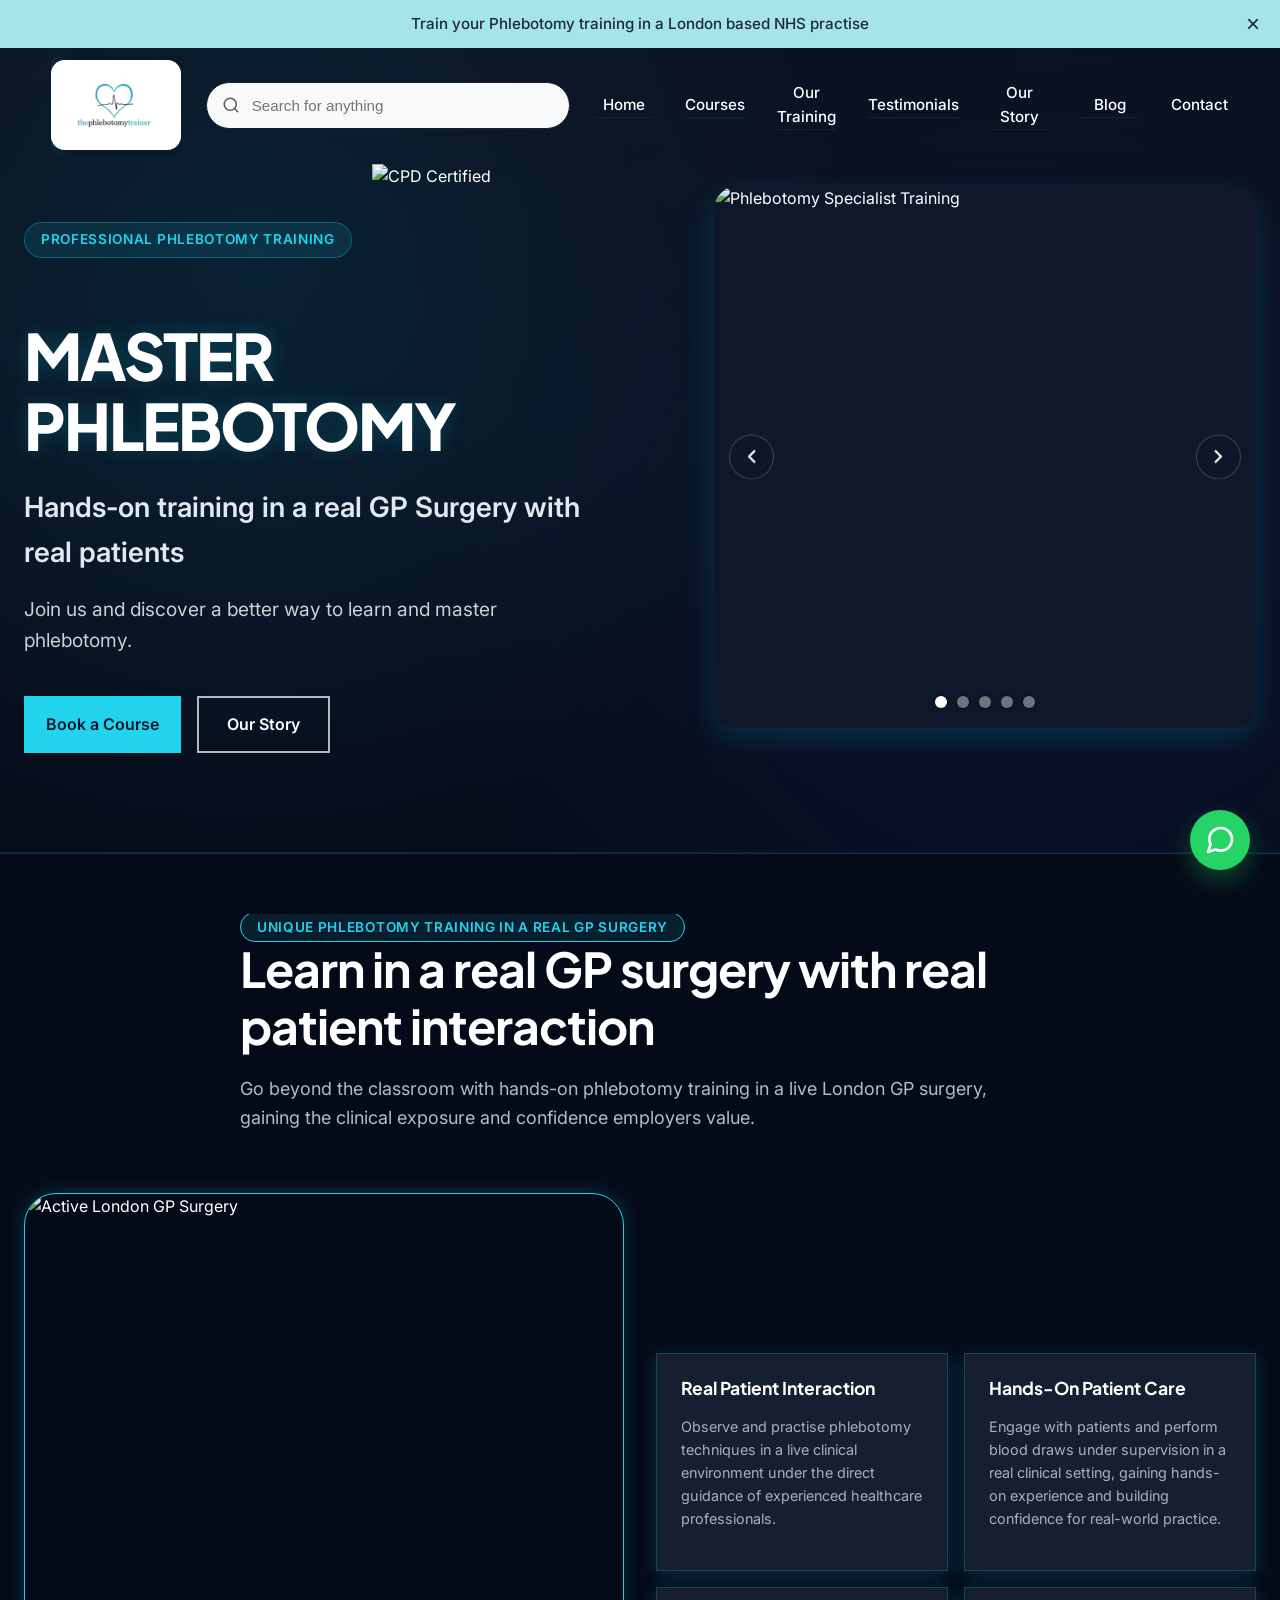
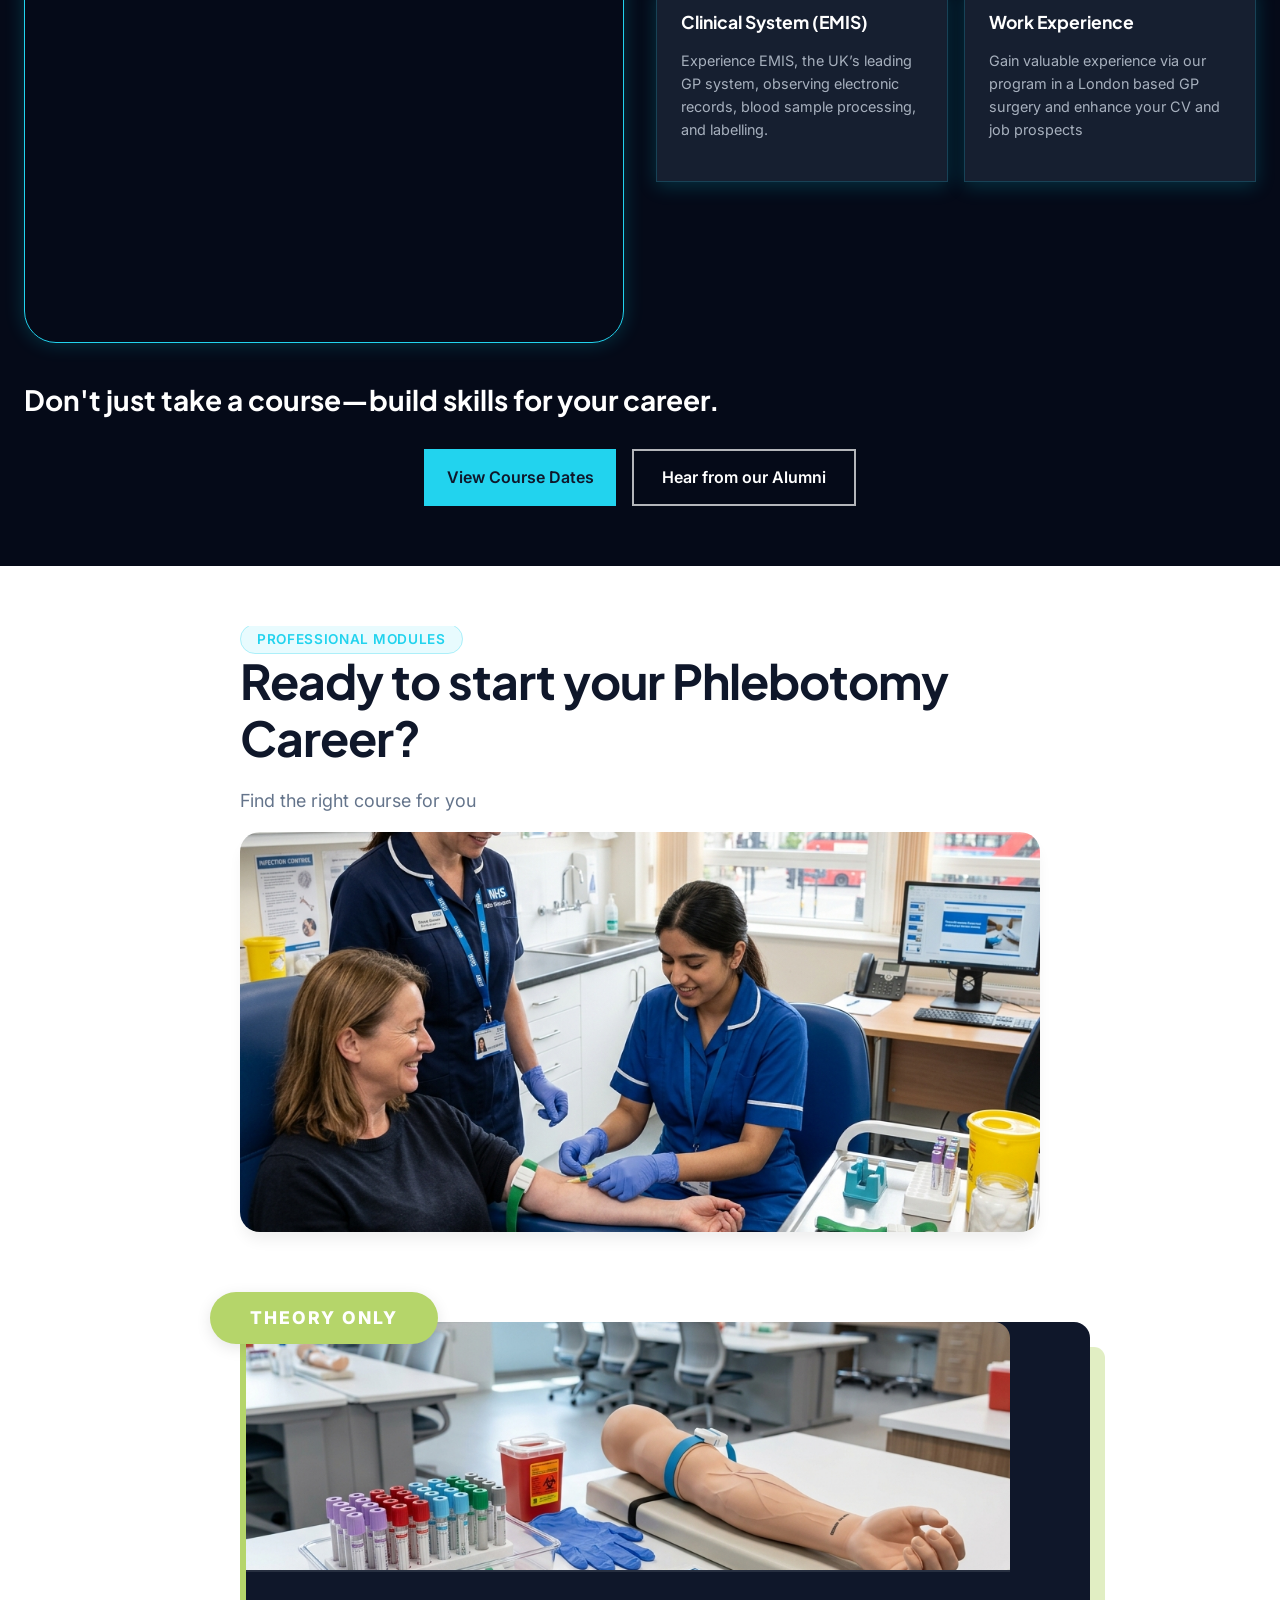
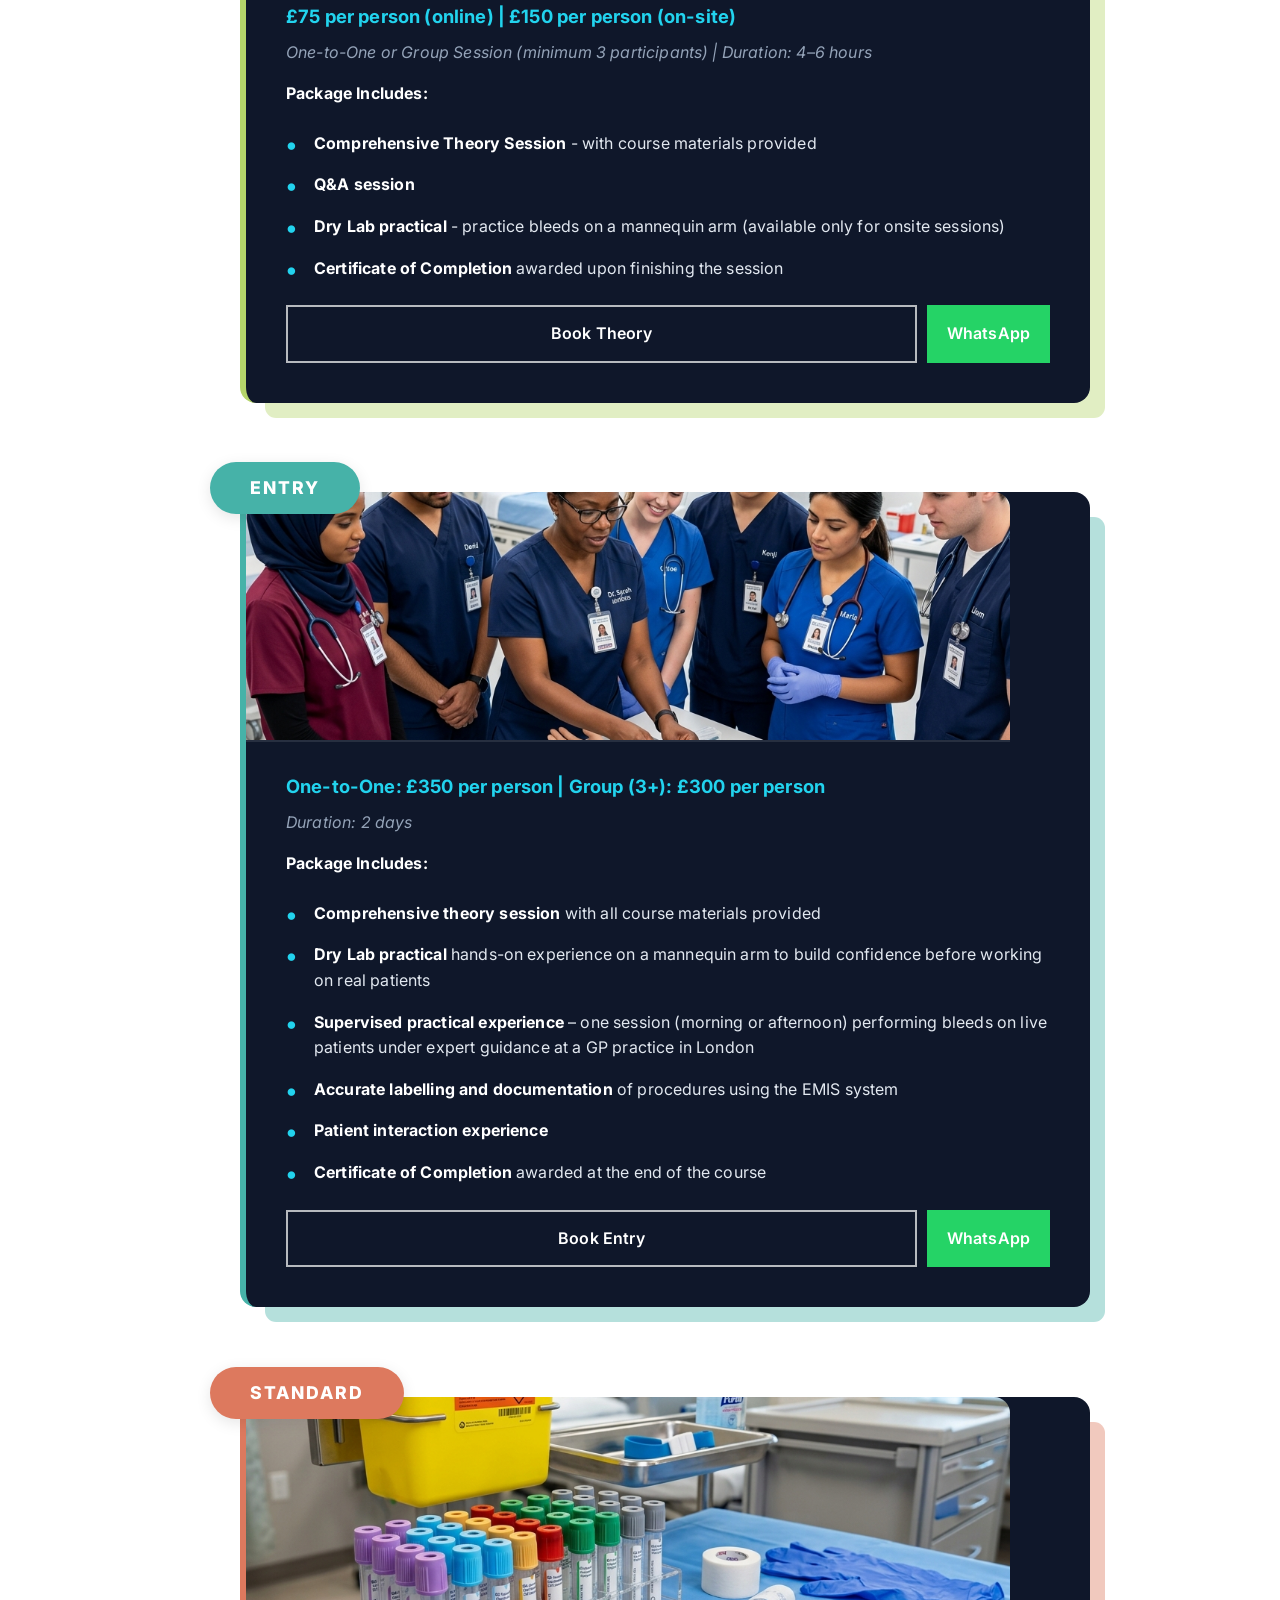
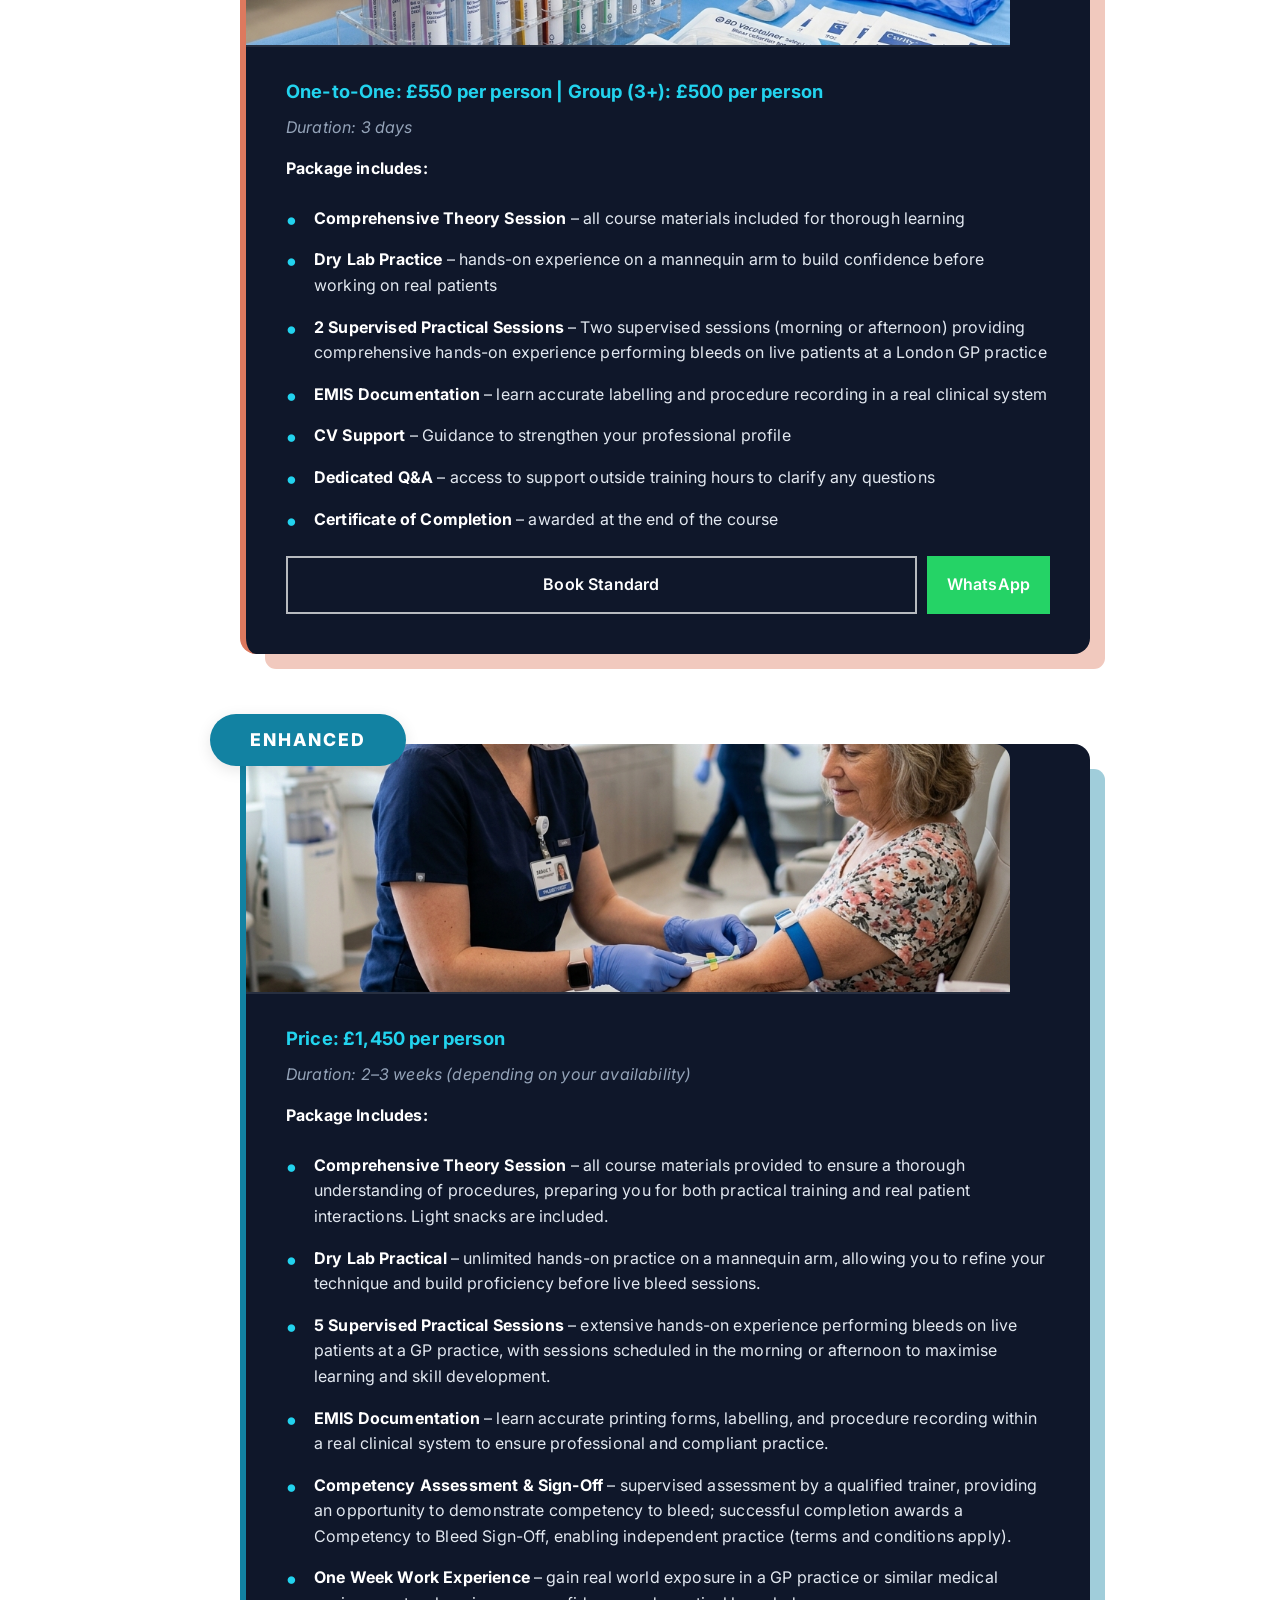
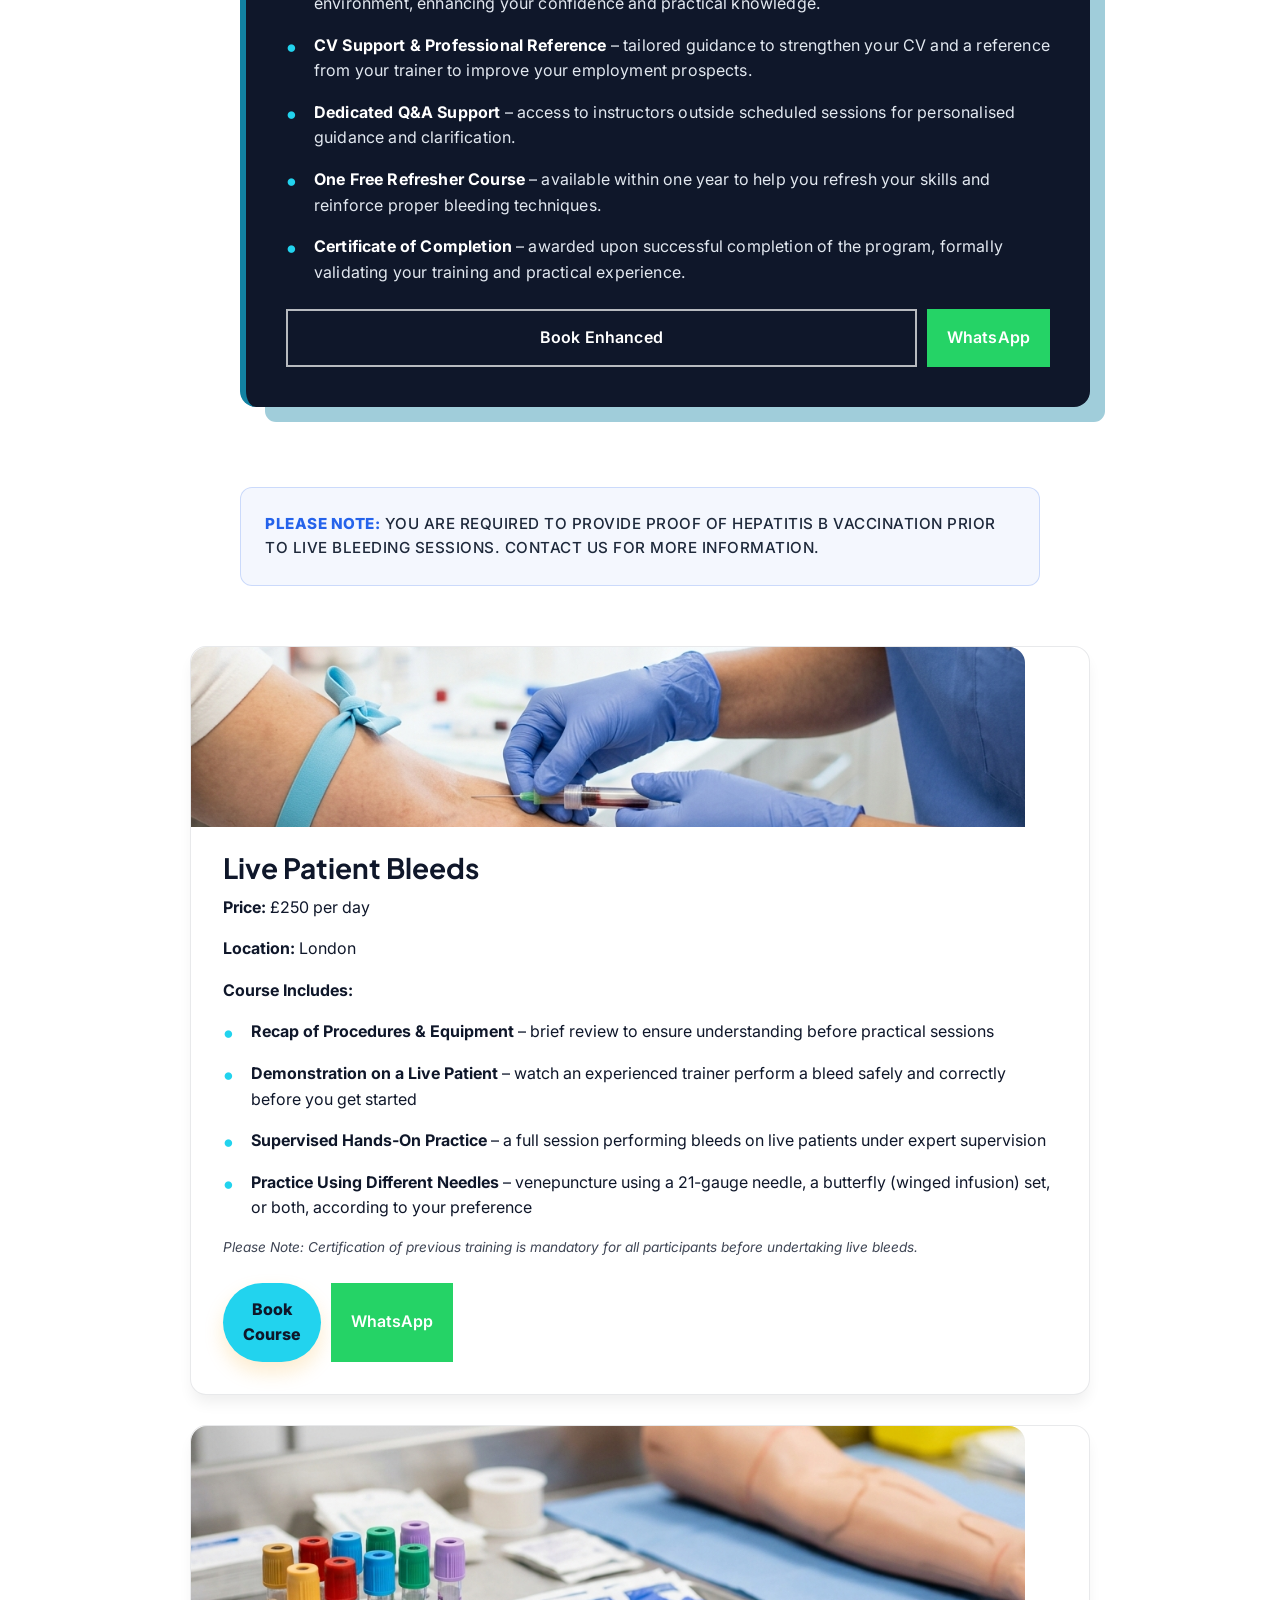
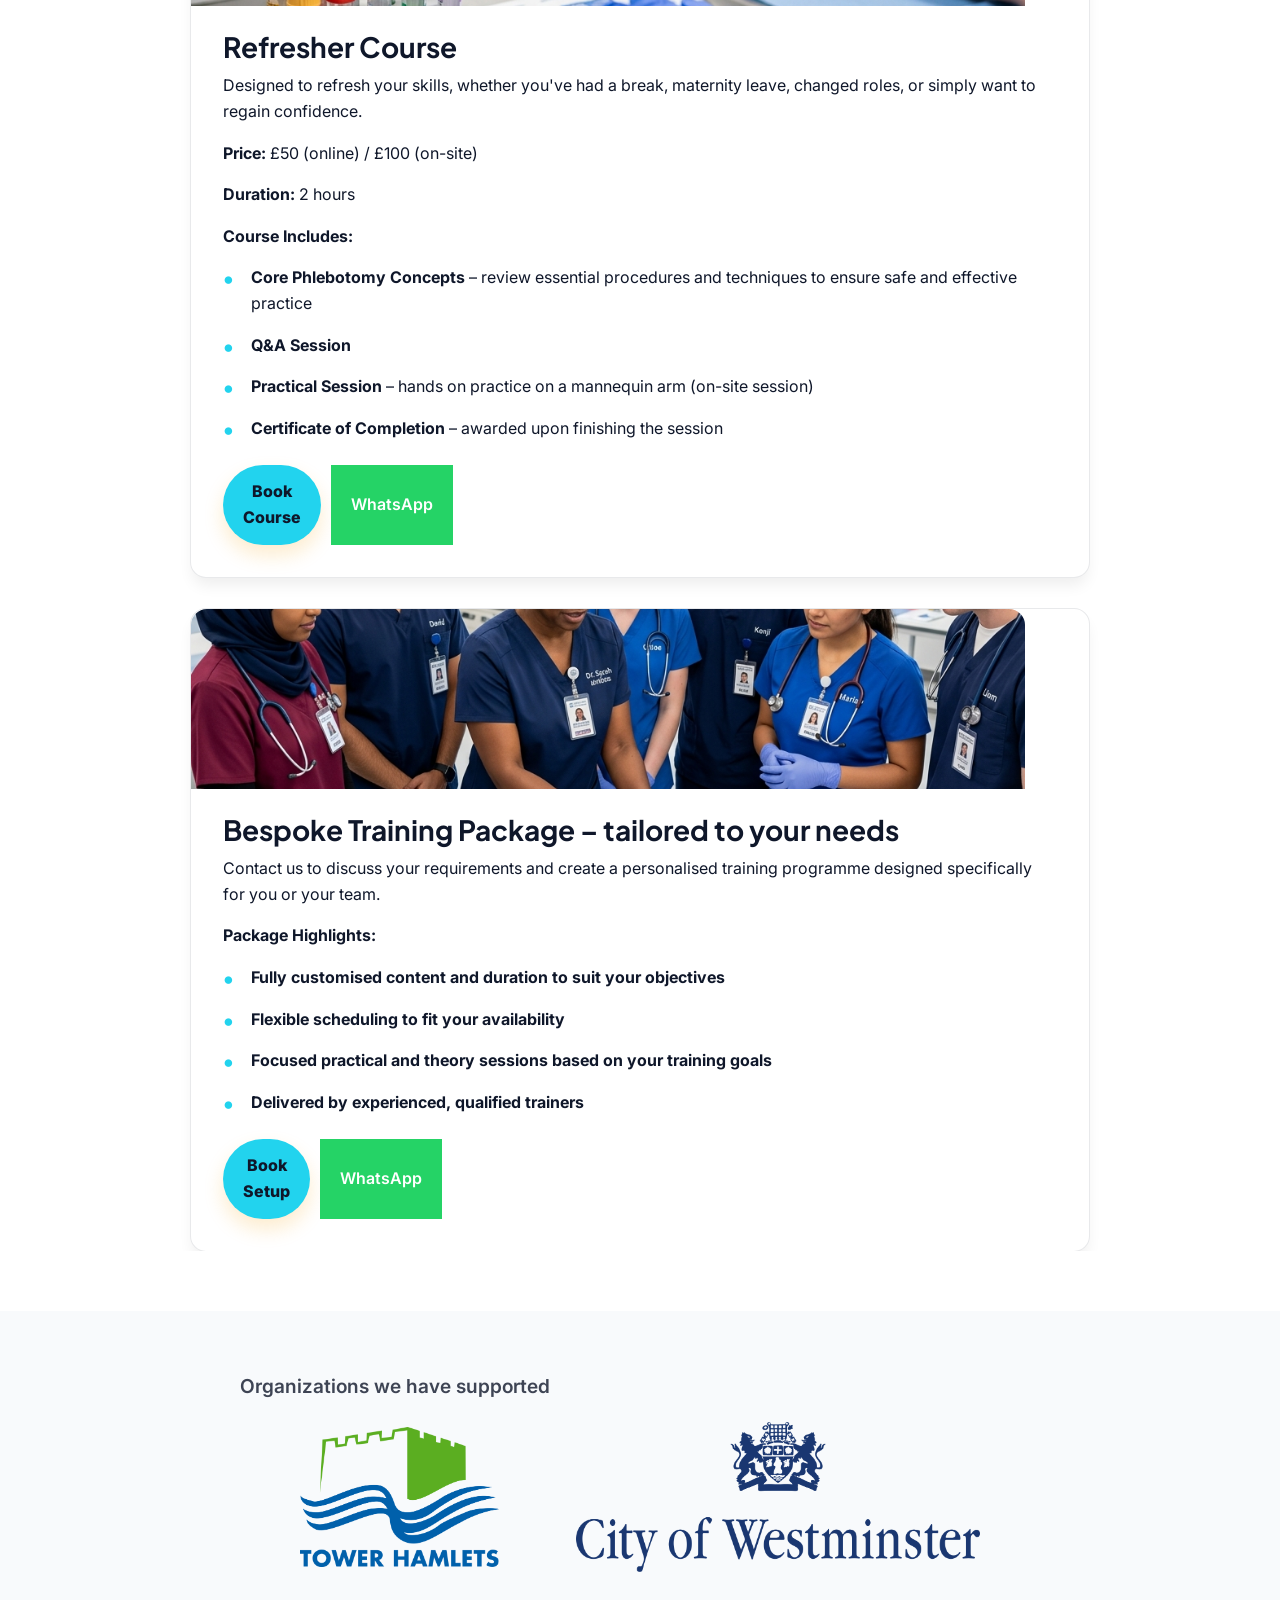
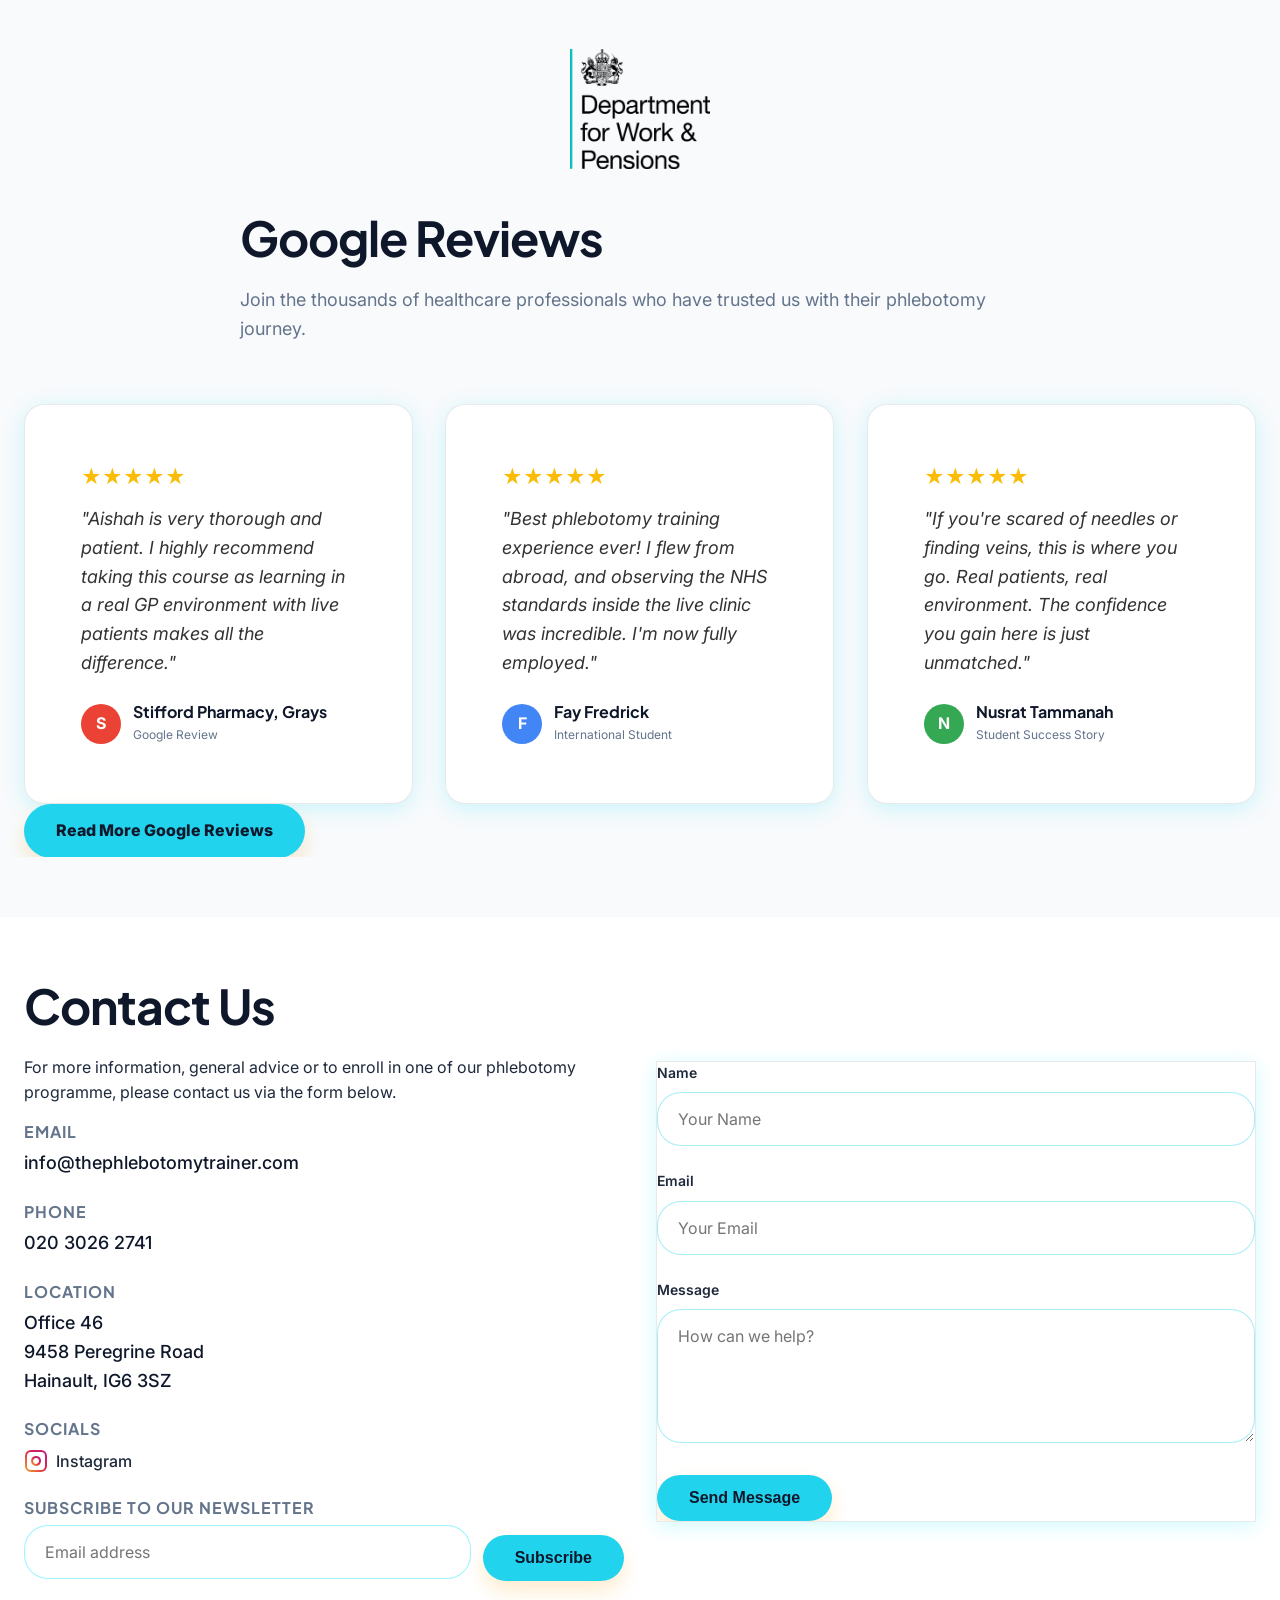
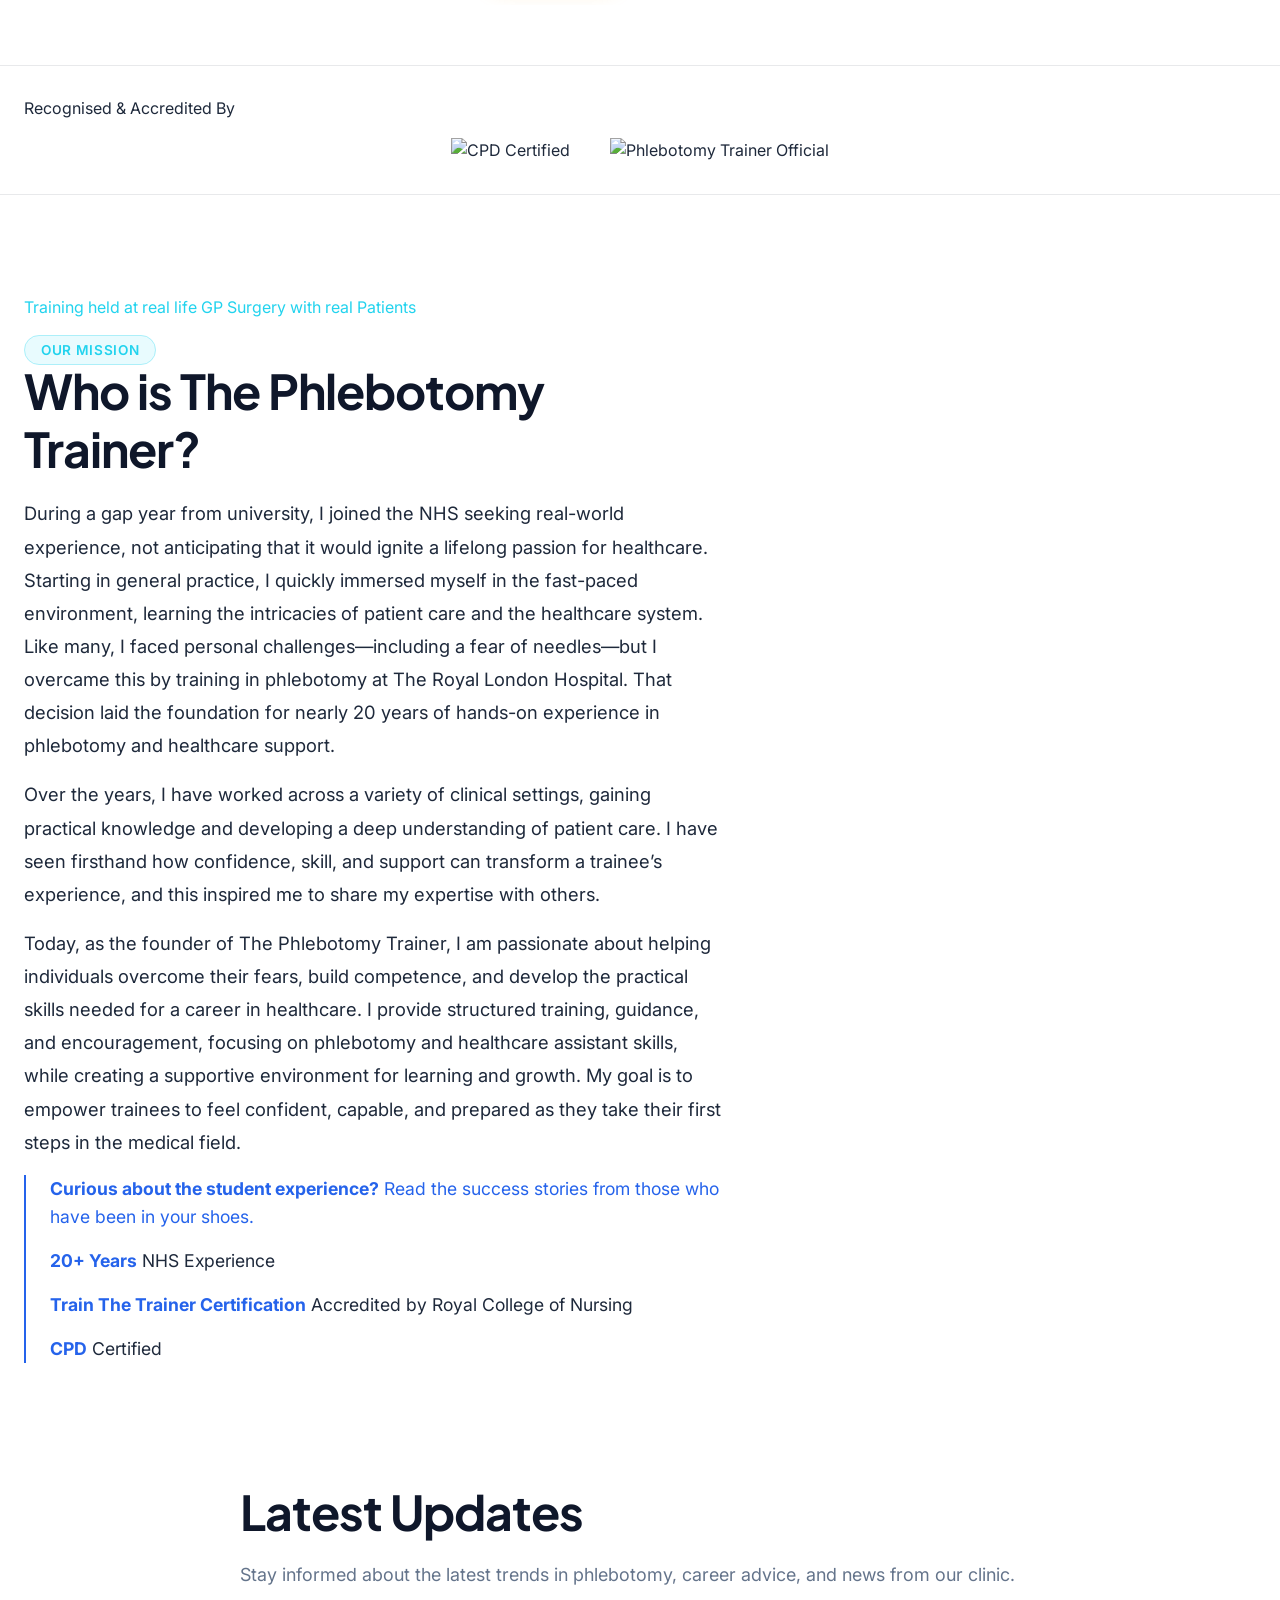
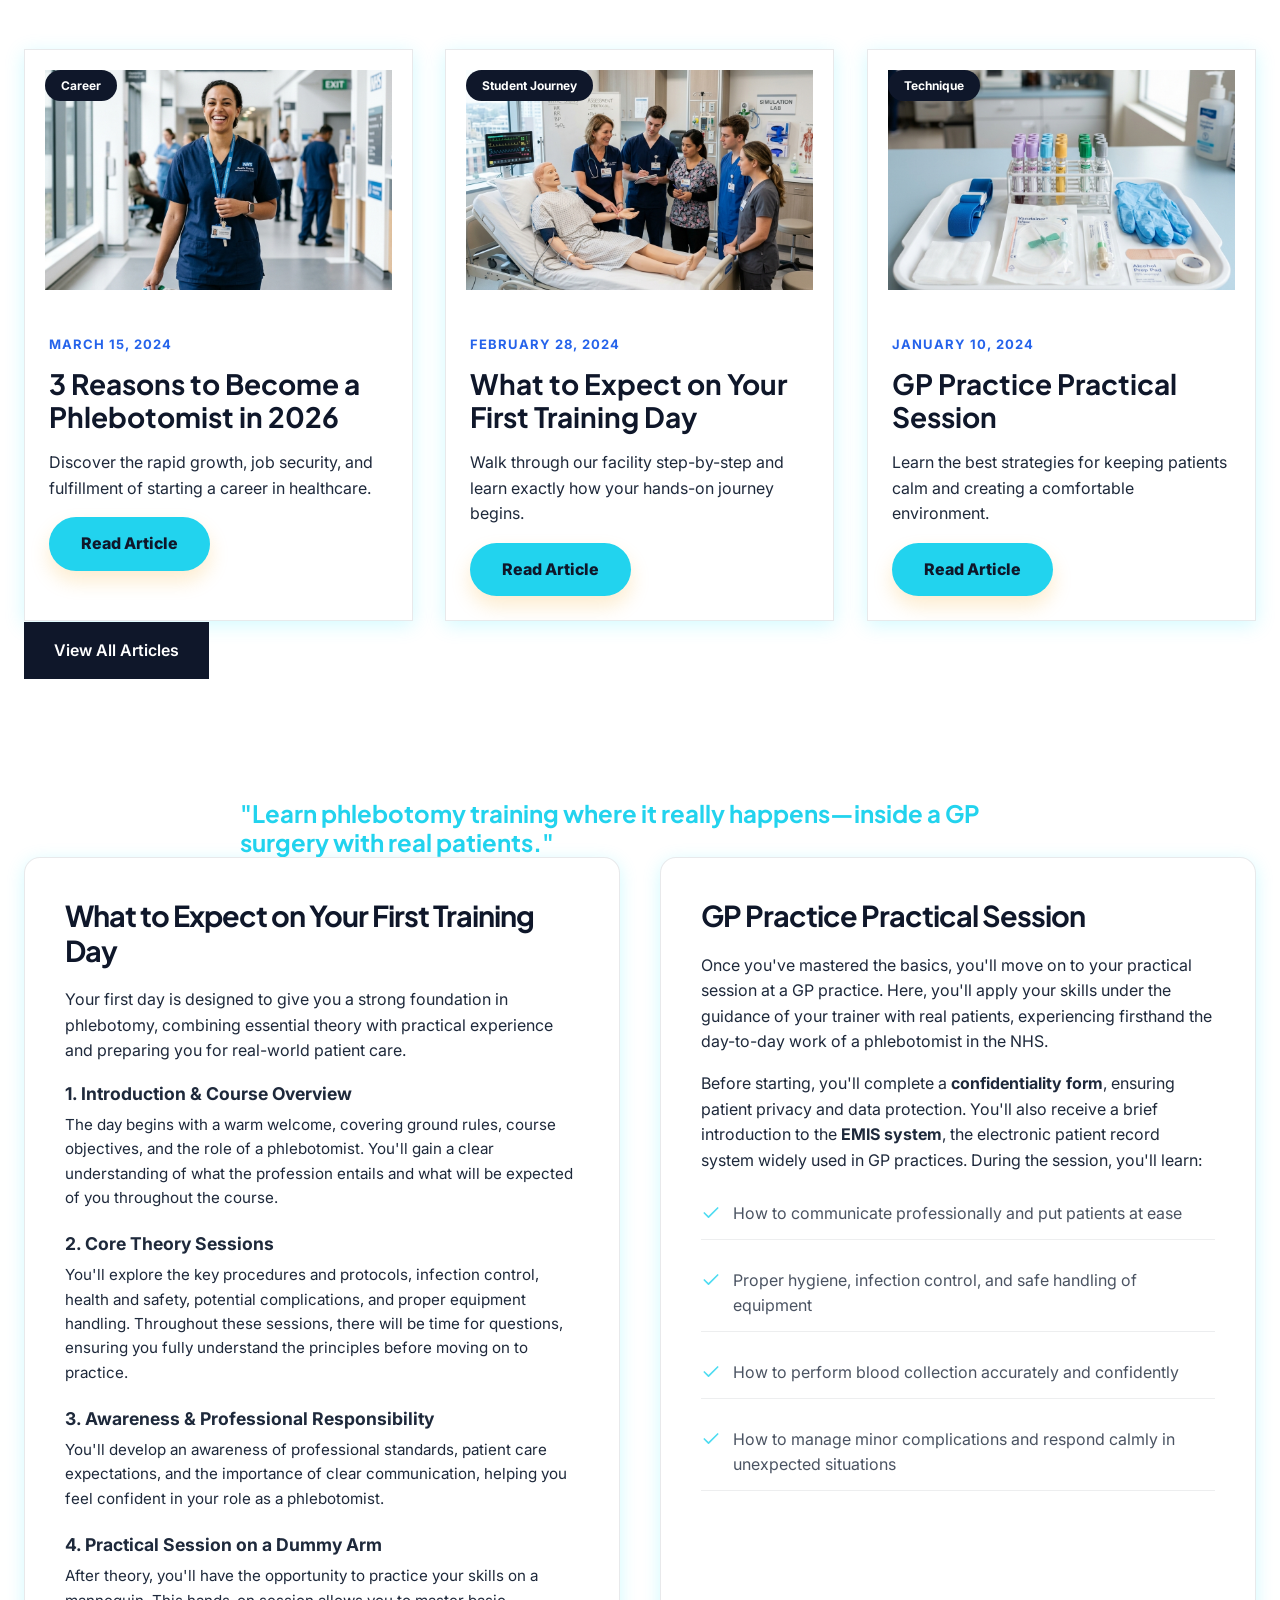
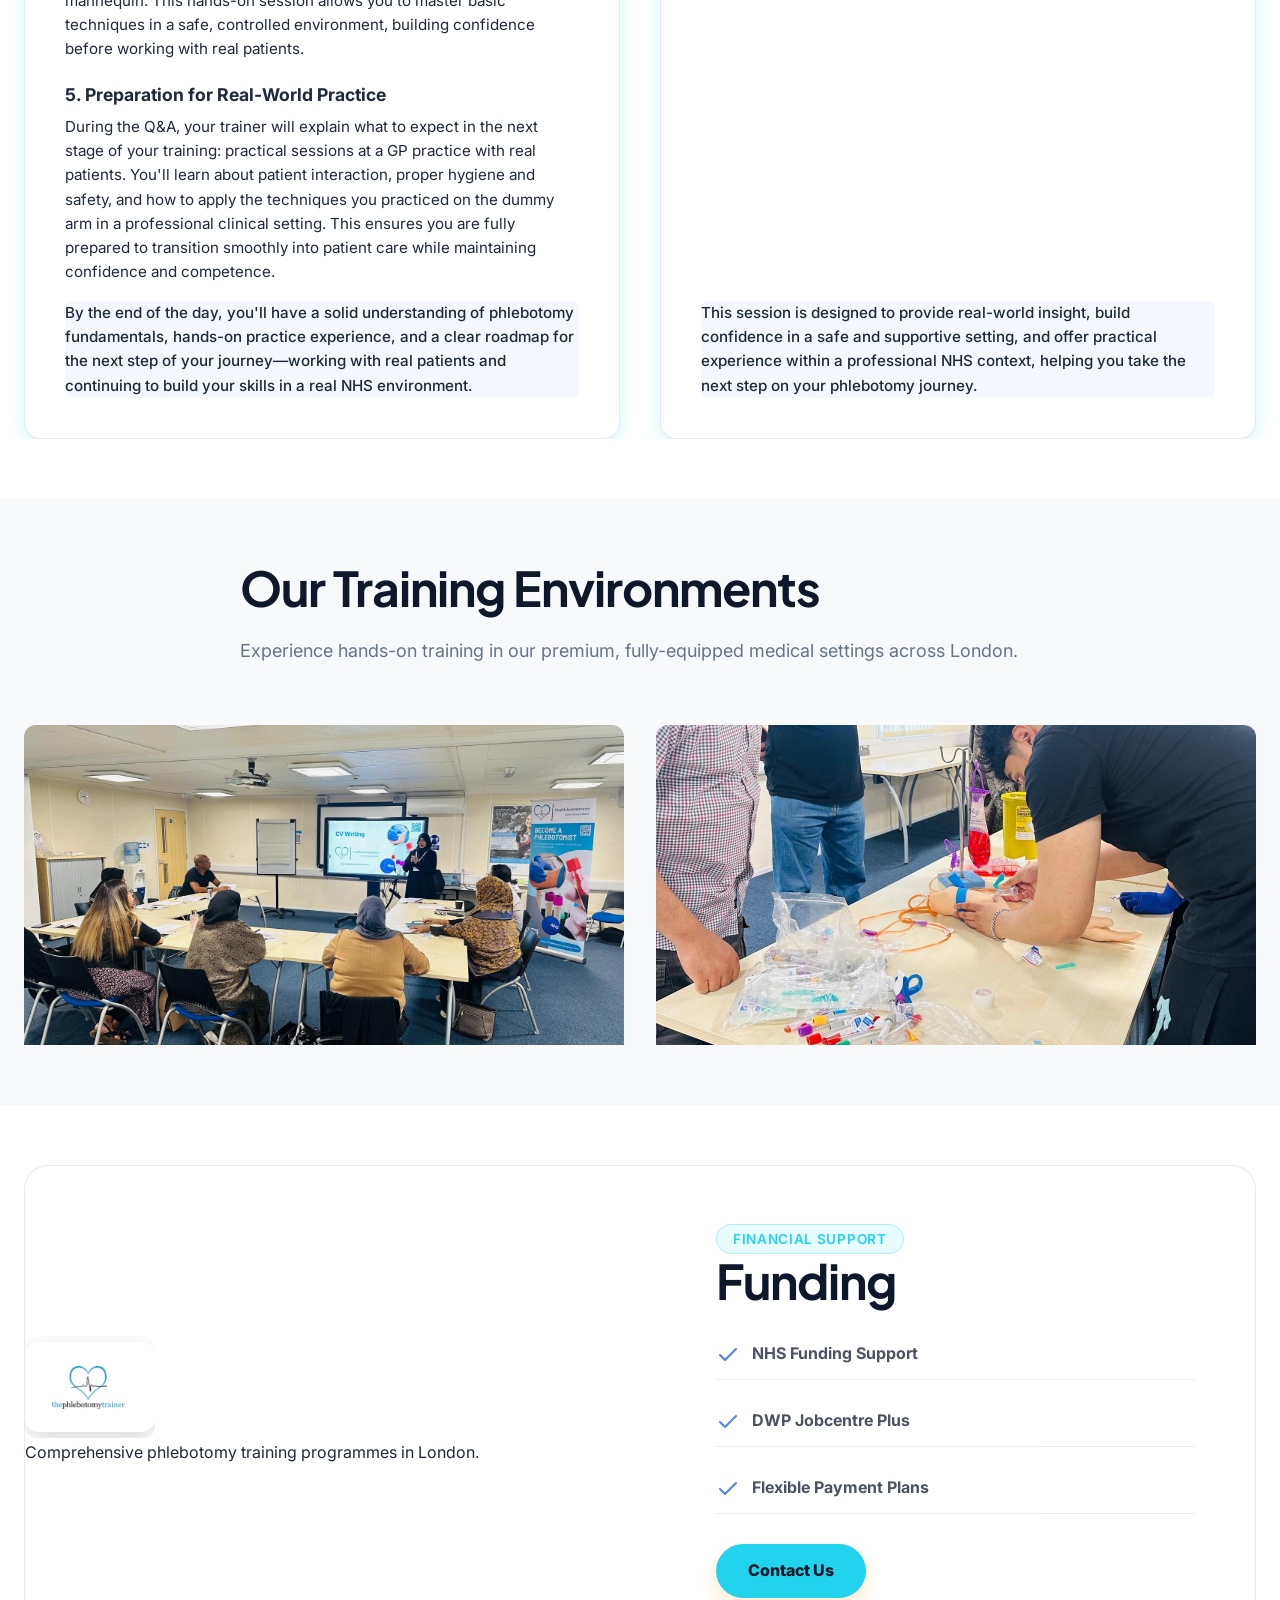
==== commit 4a7b44f1: "Added brand logo next to Instagram logo in footer and increased size" ====
--- a/index.html
+++ b/index.html
@@ -954,9 +954,12 @@
                 <div class="footer-col">
                     <h4 class="text-white mb-4">Official Registered Office</h4>
                     <p class="text-sm opacity-60">Office 4694, 58 Peregrine Road<br>Hainault, IG6 3SZ<br>CRN: 14751717</p>
-                    <div class="mt-4">
+                    <div class="mt-4" style="display: flex; align-items: center; gap: 20px;">
+                        <a href="#home">
+                            <img src="assets/brand-logo.png" alt="The Phlebotomy Trainer" style="height: 50px; width: auto; background-color: #ffffff; padding: 6px 12px; border-radius: 8px; box-shadow: var(--shadow-sm);">
+                        </a>
                         <a href="https://www.instagram.com/thephlebotomytrainer?utm_source=ig_web_button_share_sheet&igsh=ZDNlZDc0MzIxNw==" target="_blank" rel="noopener noreferrer" aria-label="Instagram" style="display: inline-flex; align-items: center; opacity: 0.8; transition: opacity 0.3s, transform 0.3s;" onmouseover="this.style.opacity='1'; this.style.transform='scale(1.1)'" onmouseout="this.style.opacity='0.8'; this.style.transform='scale(1)'">
-                            <svg xmlns="http://www.w3.org/2000/svg" width="24" height="24" viewBox="0 0 24 24" fill="none" stroke="url(#insta-gradient-footer)" stroke-width="2" stroke-linecap="round" stroke-linejoin="round">
+                            <svg xmlns="http://www.w3.org/2000/svg" width="40" height="40" viewBox="0 0 24 24" fill="none" stroke="url(#insta-gradient-footer)" stroke-width="2" stroke-linecap="round" stroke-linejoin="round">
                                 <defs>
                                     <linearGradient id="insta-gradient-footer" x1="0%" y1="100%" x2="100%" y2="0%">
                                         <stop offset="0%" stop-color="#f09433"/>
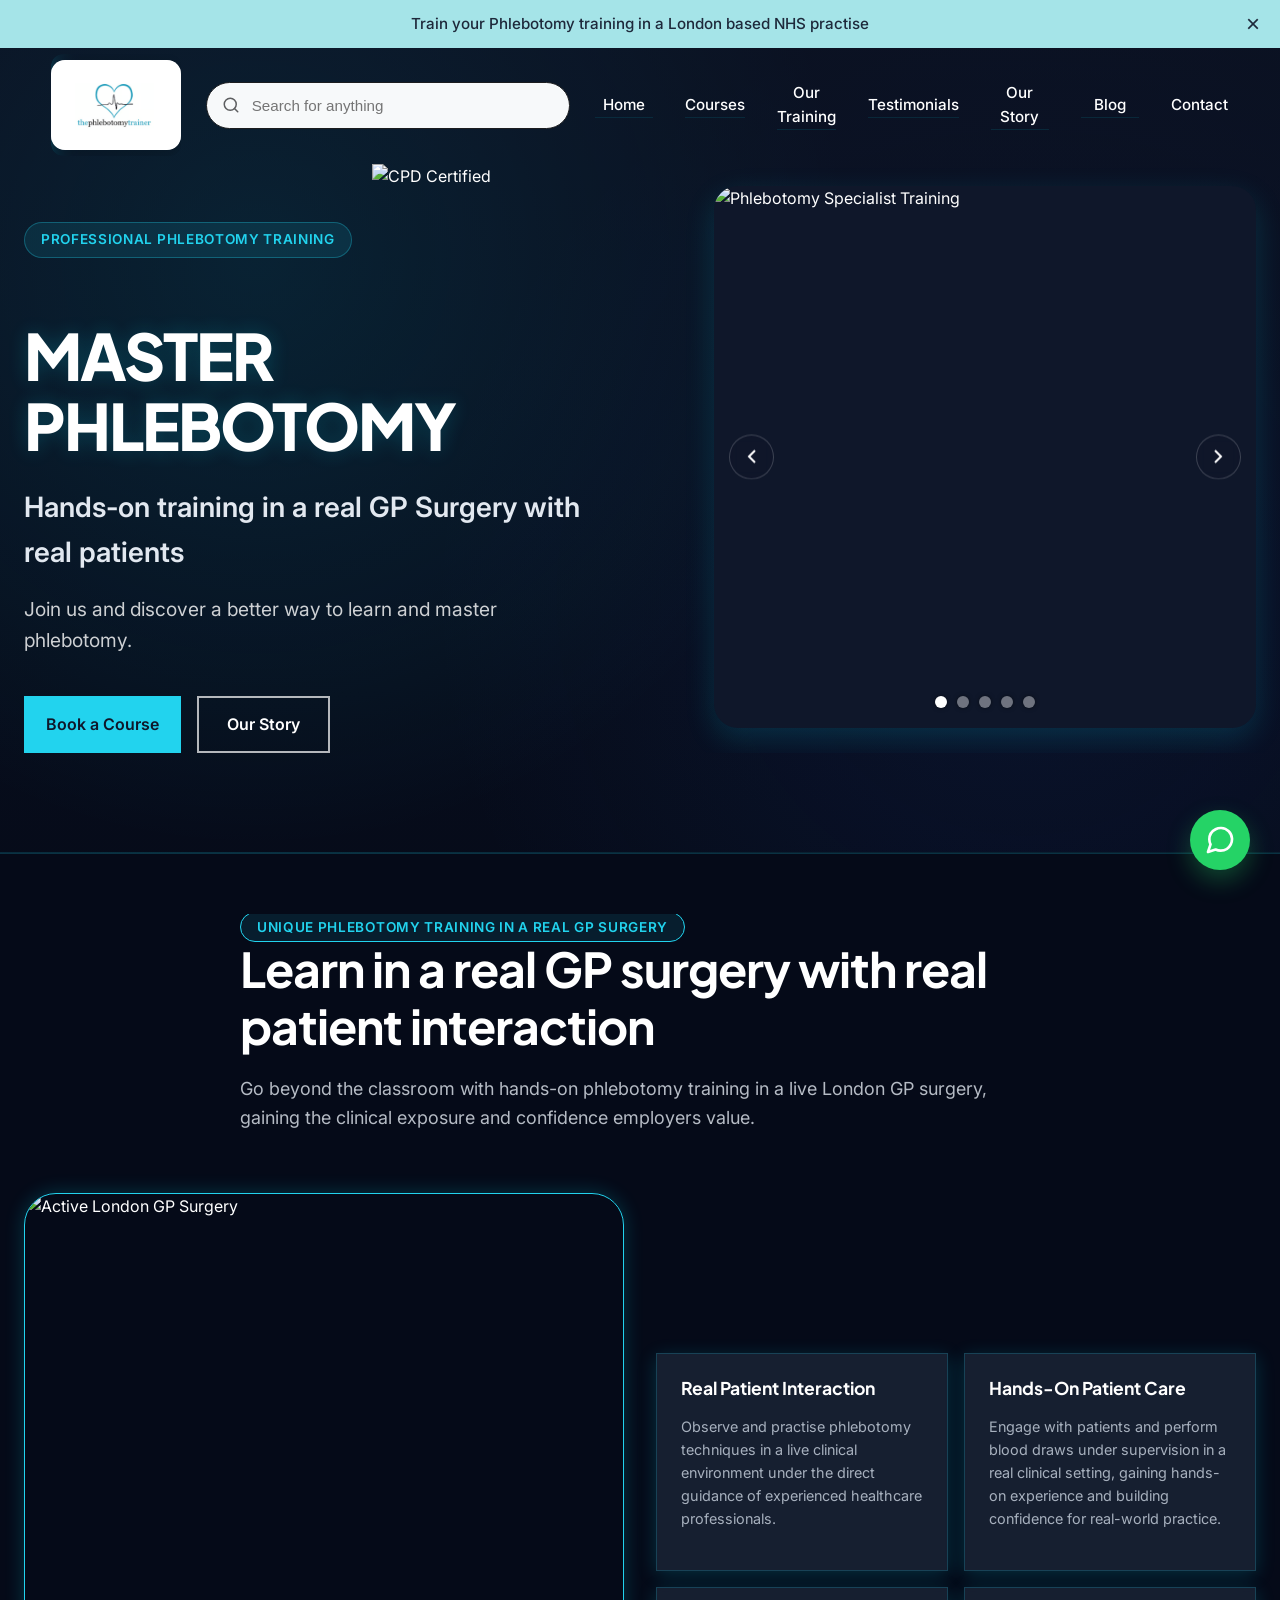
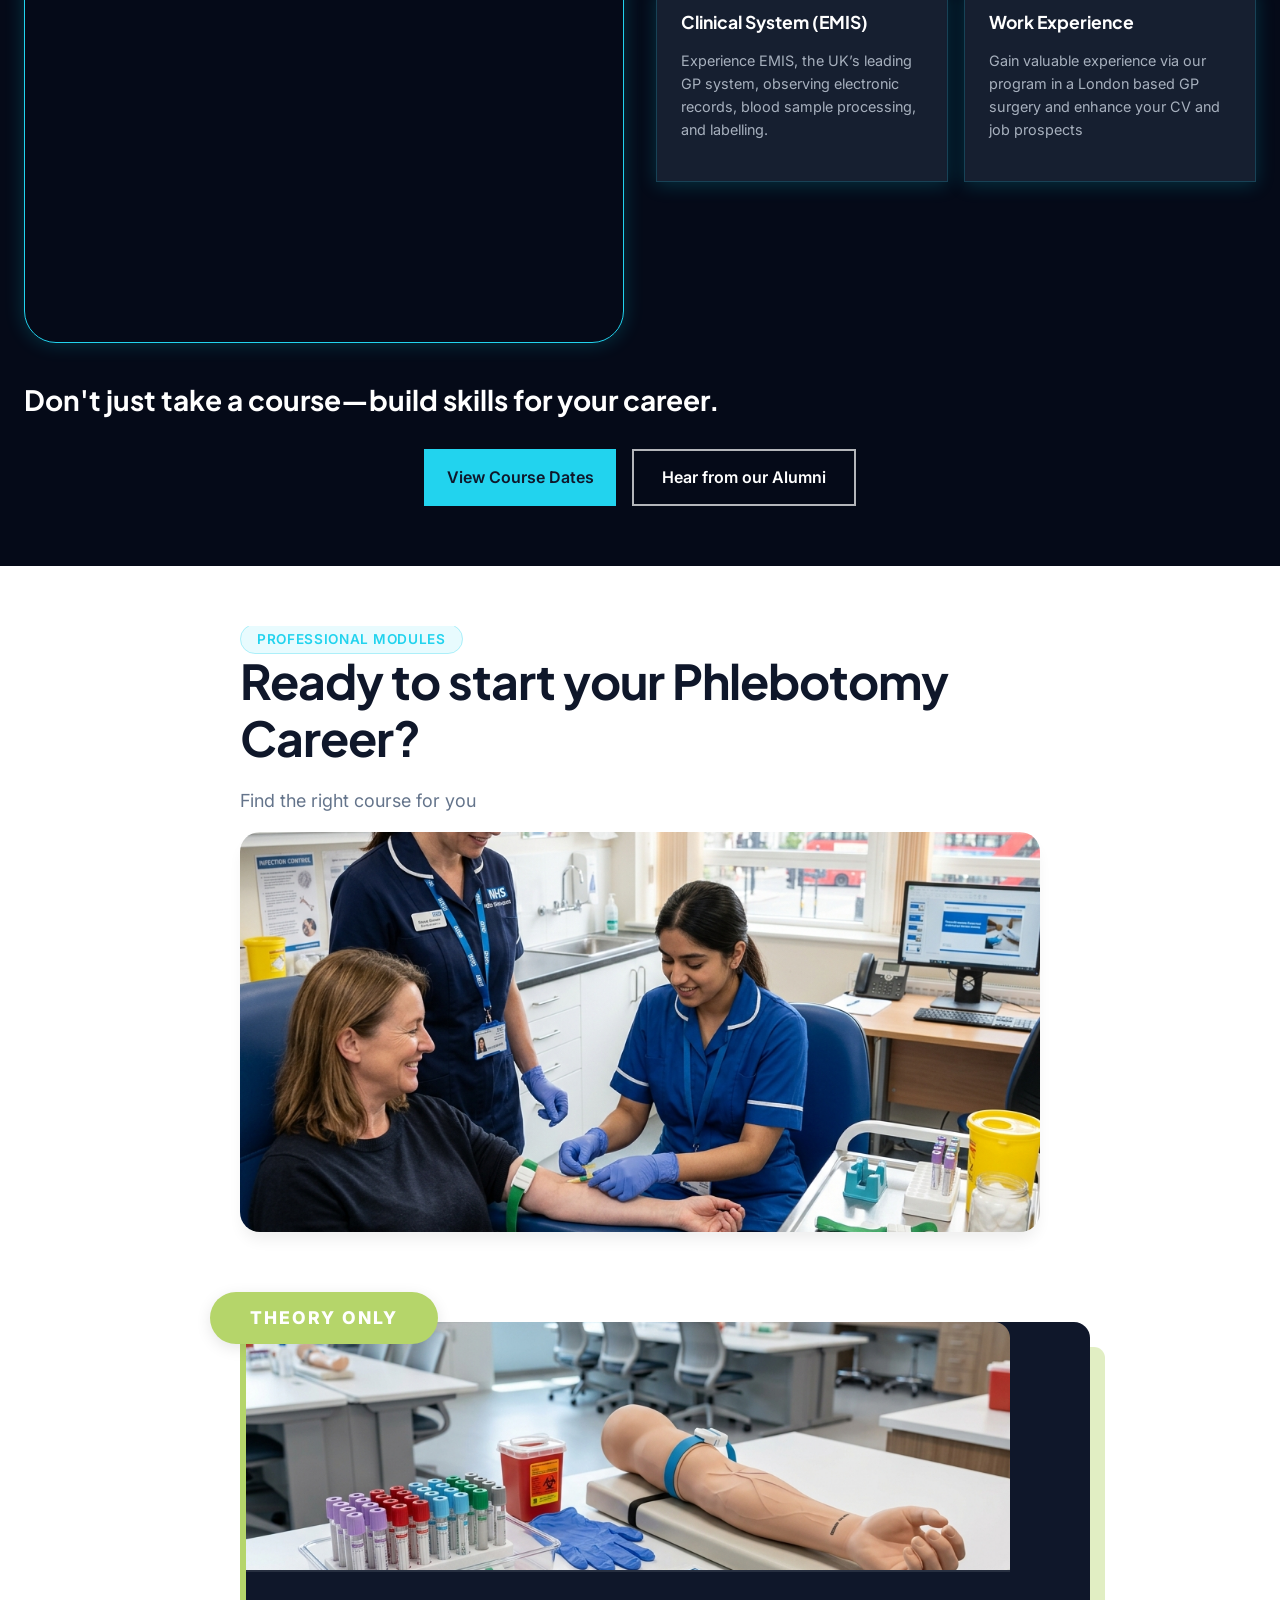
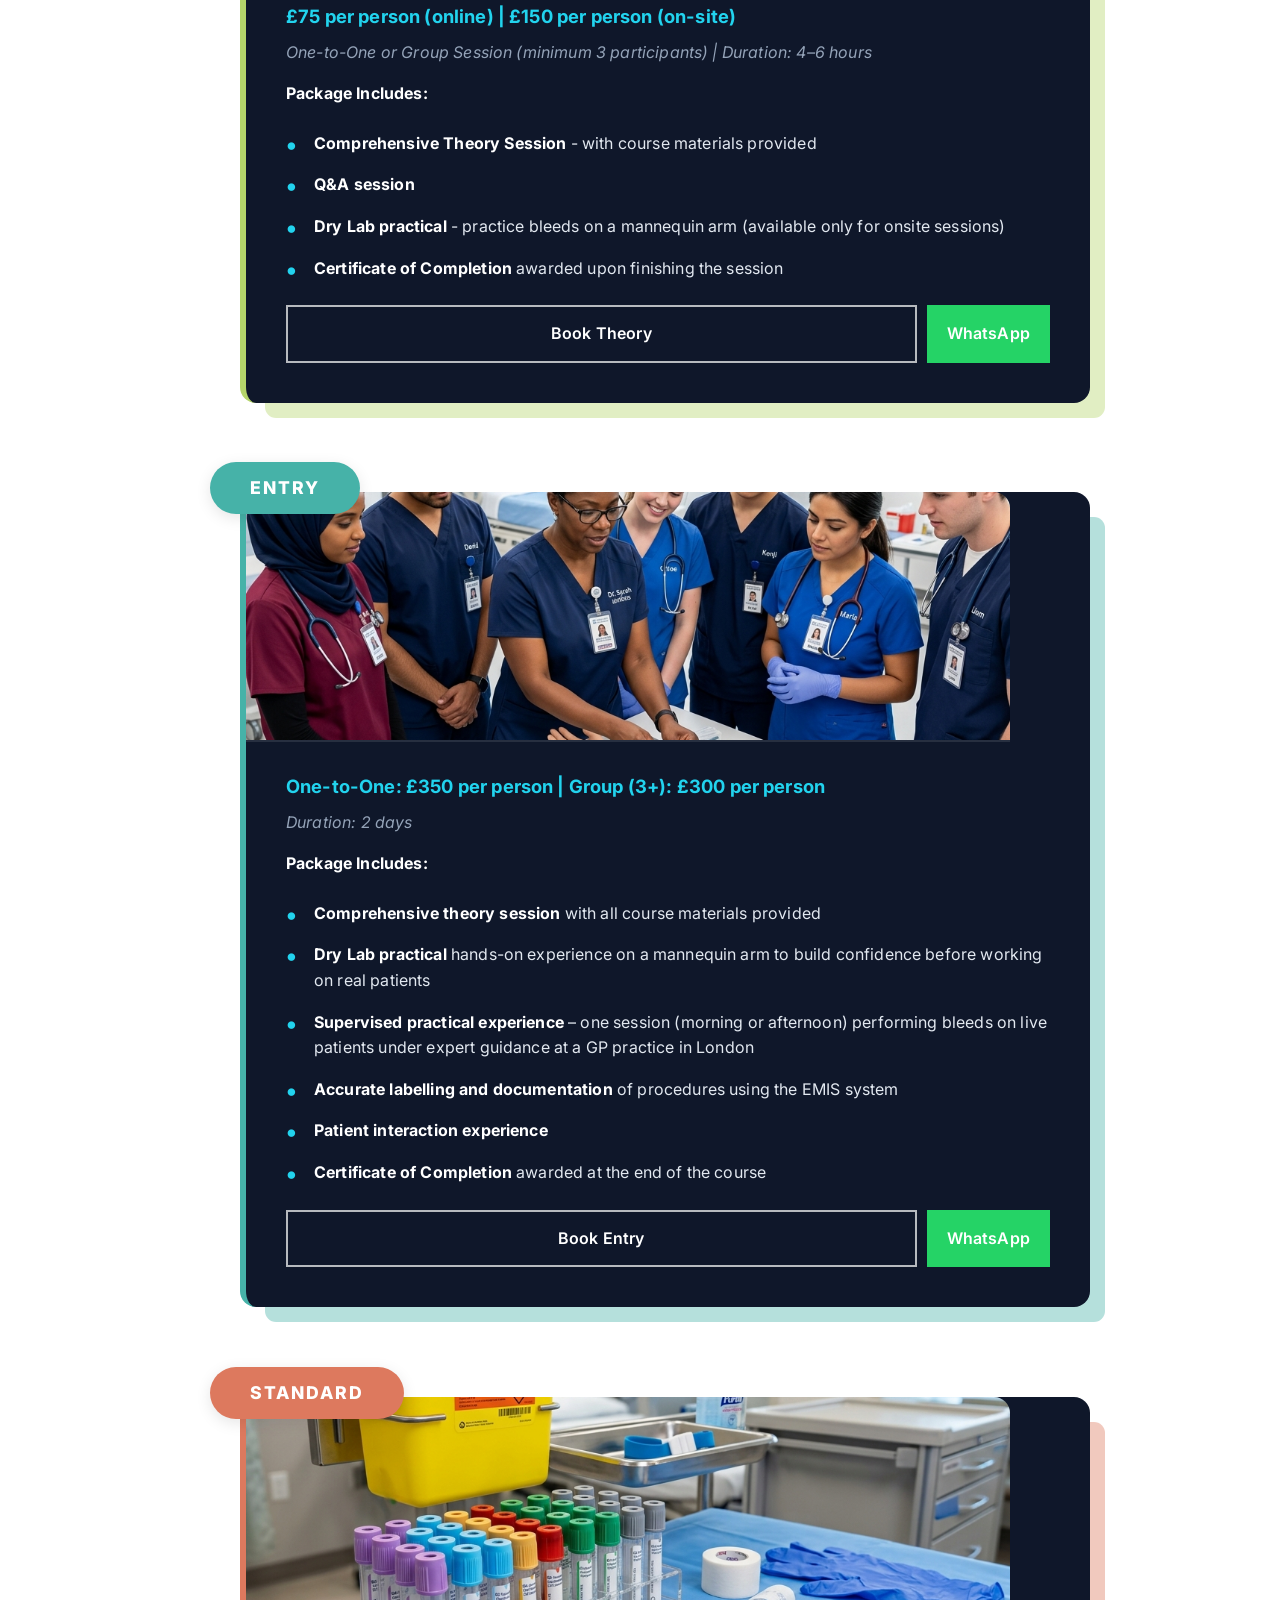
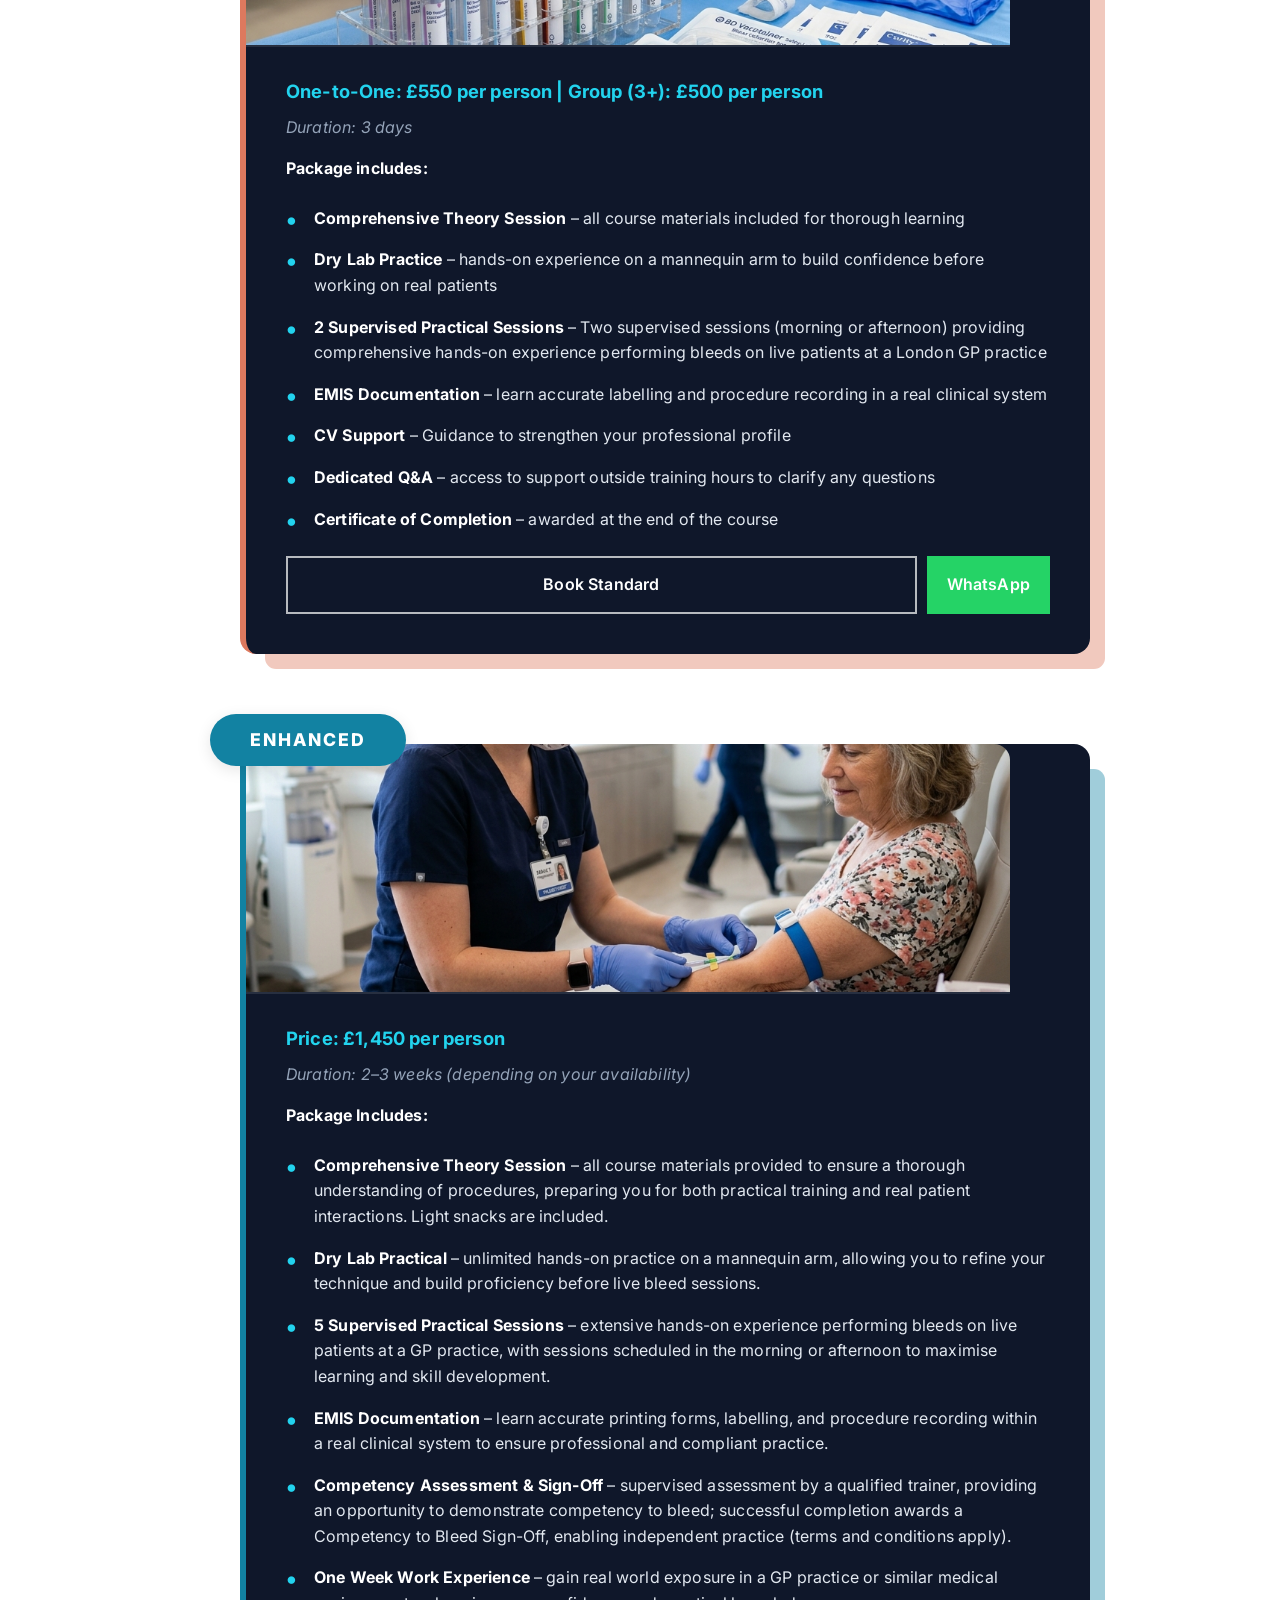
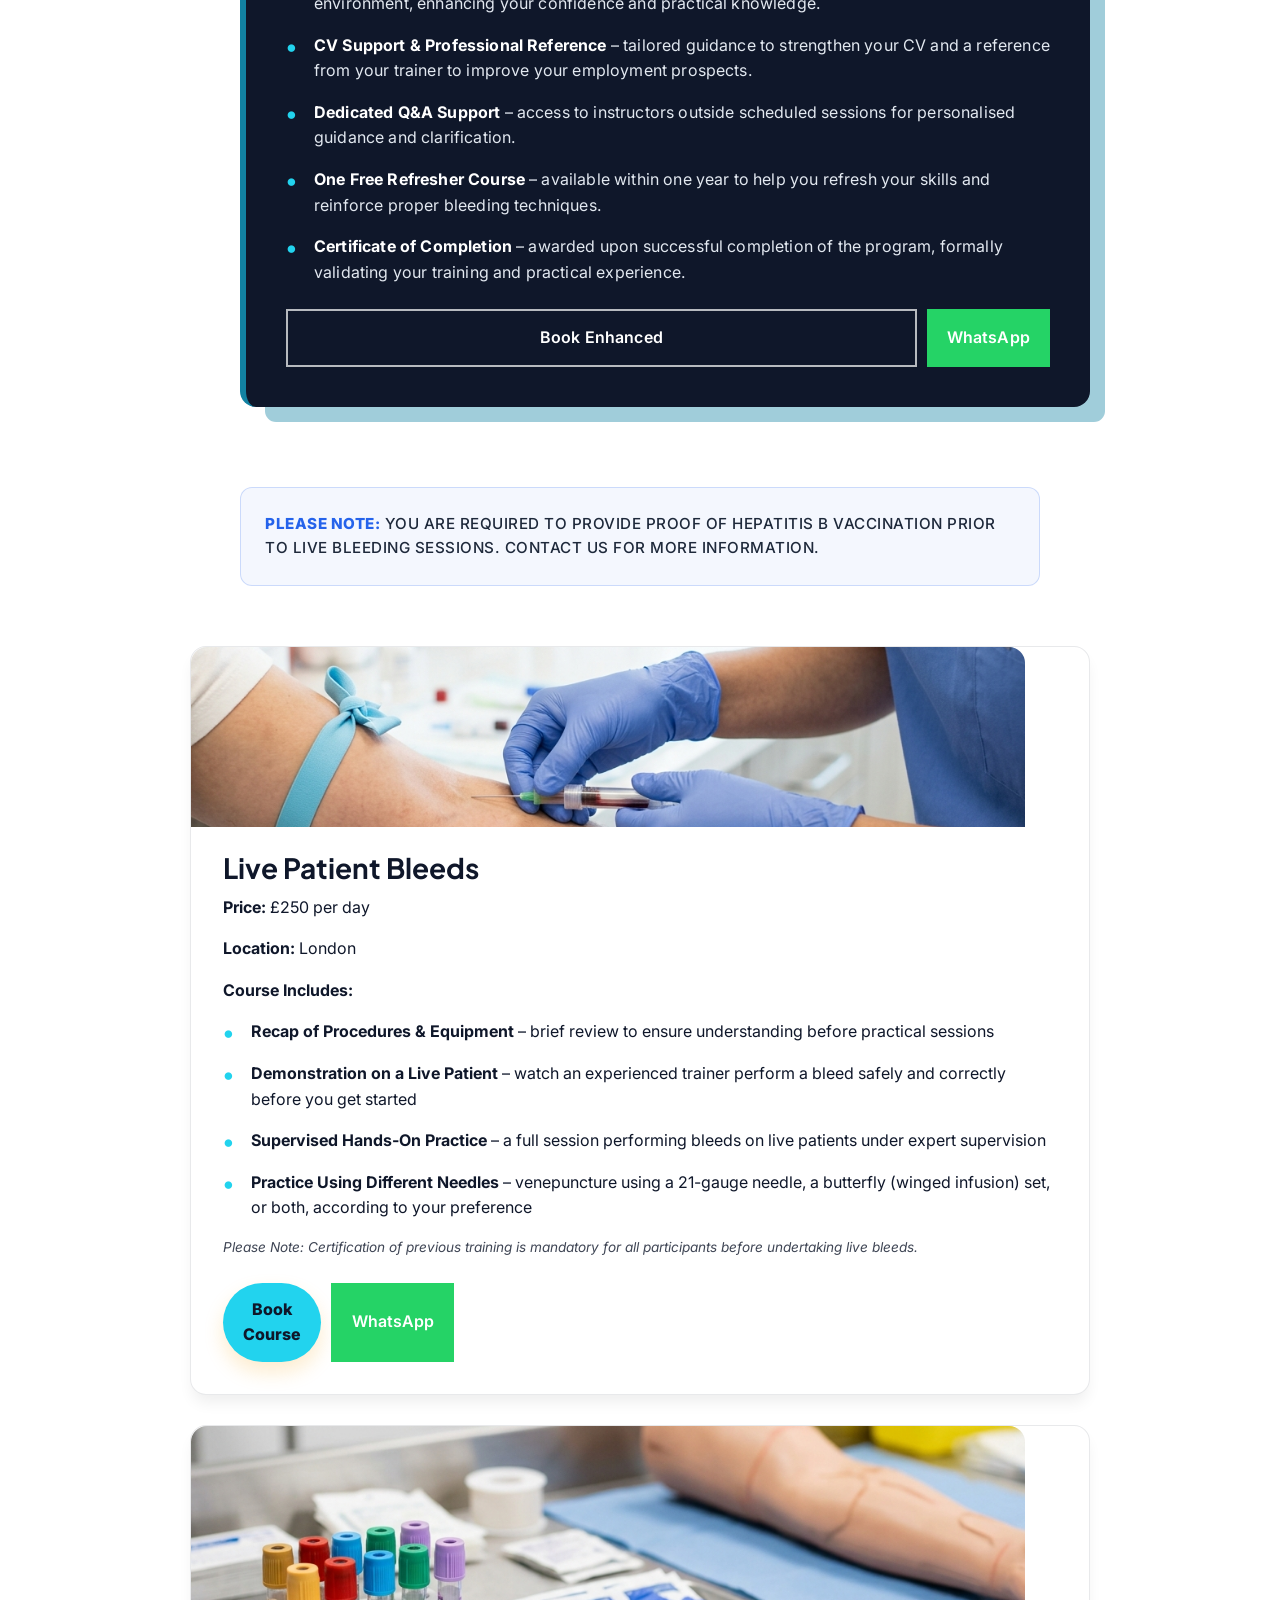
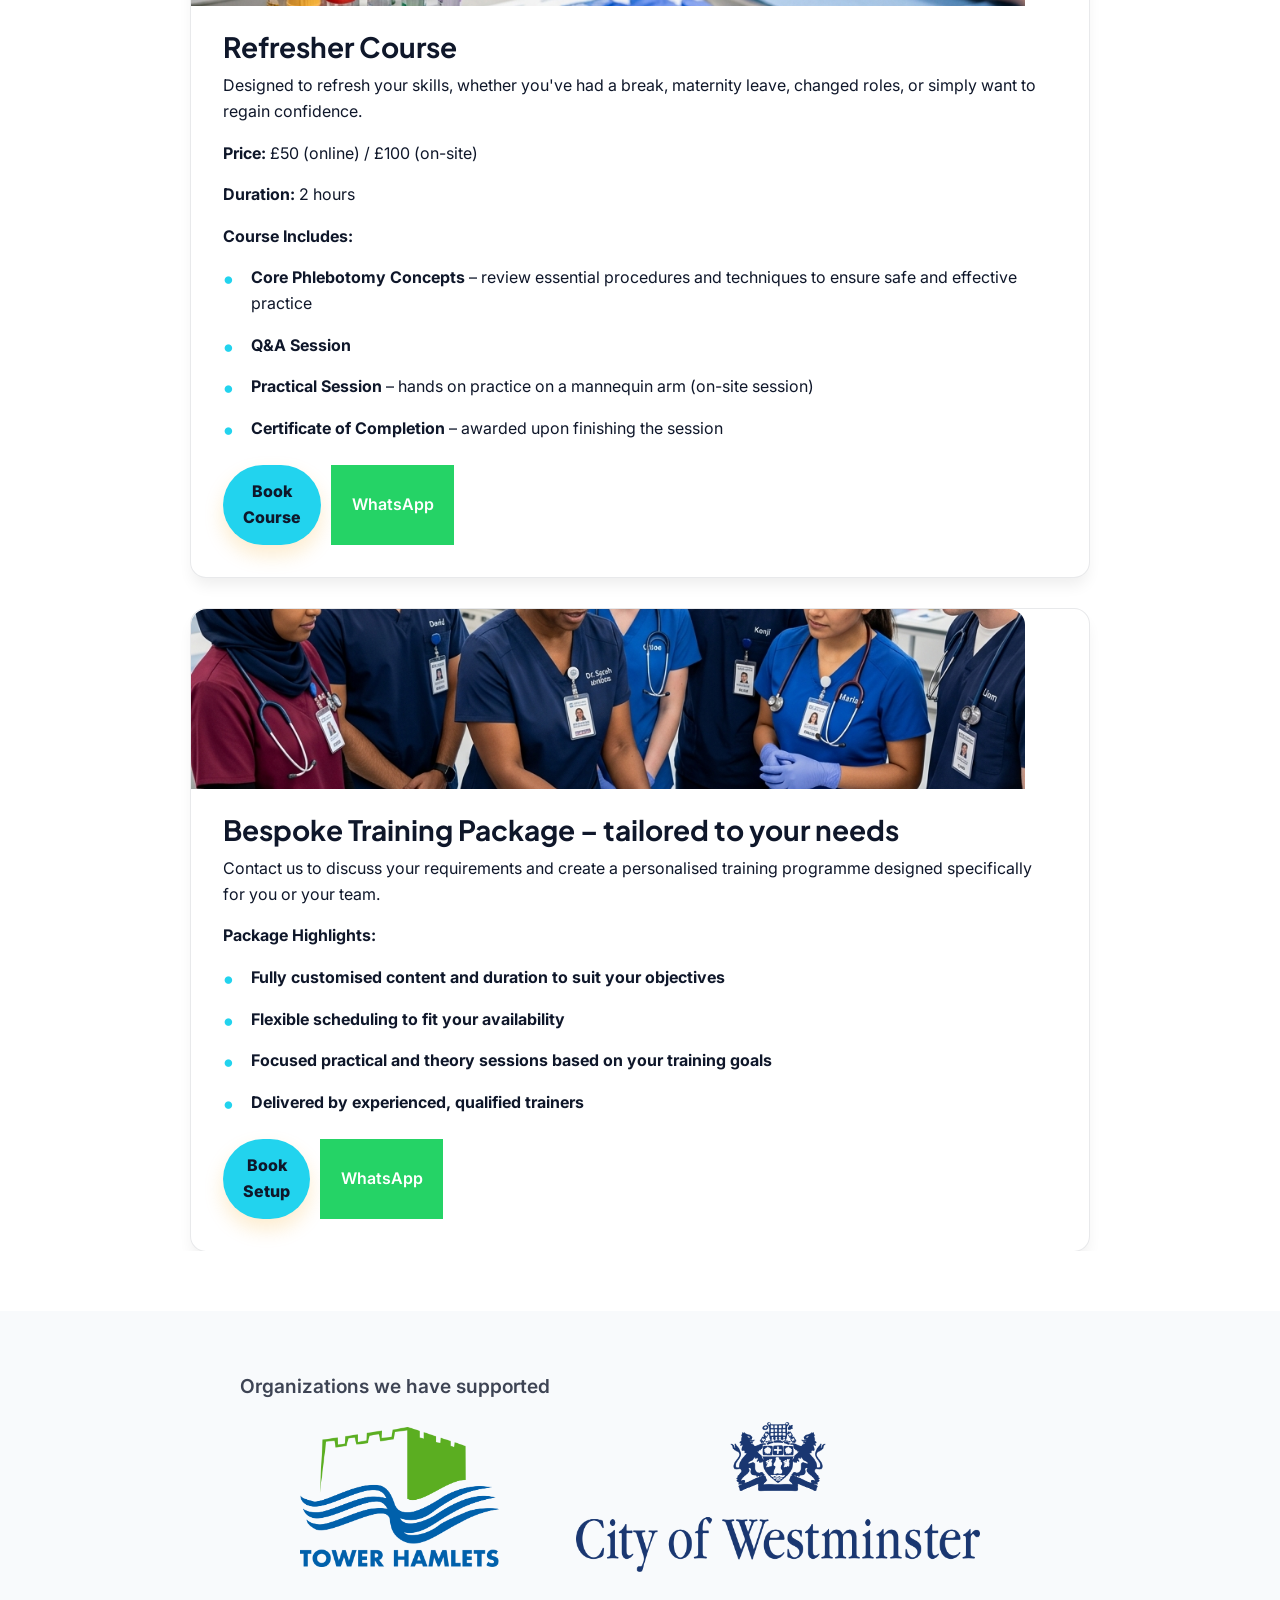
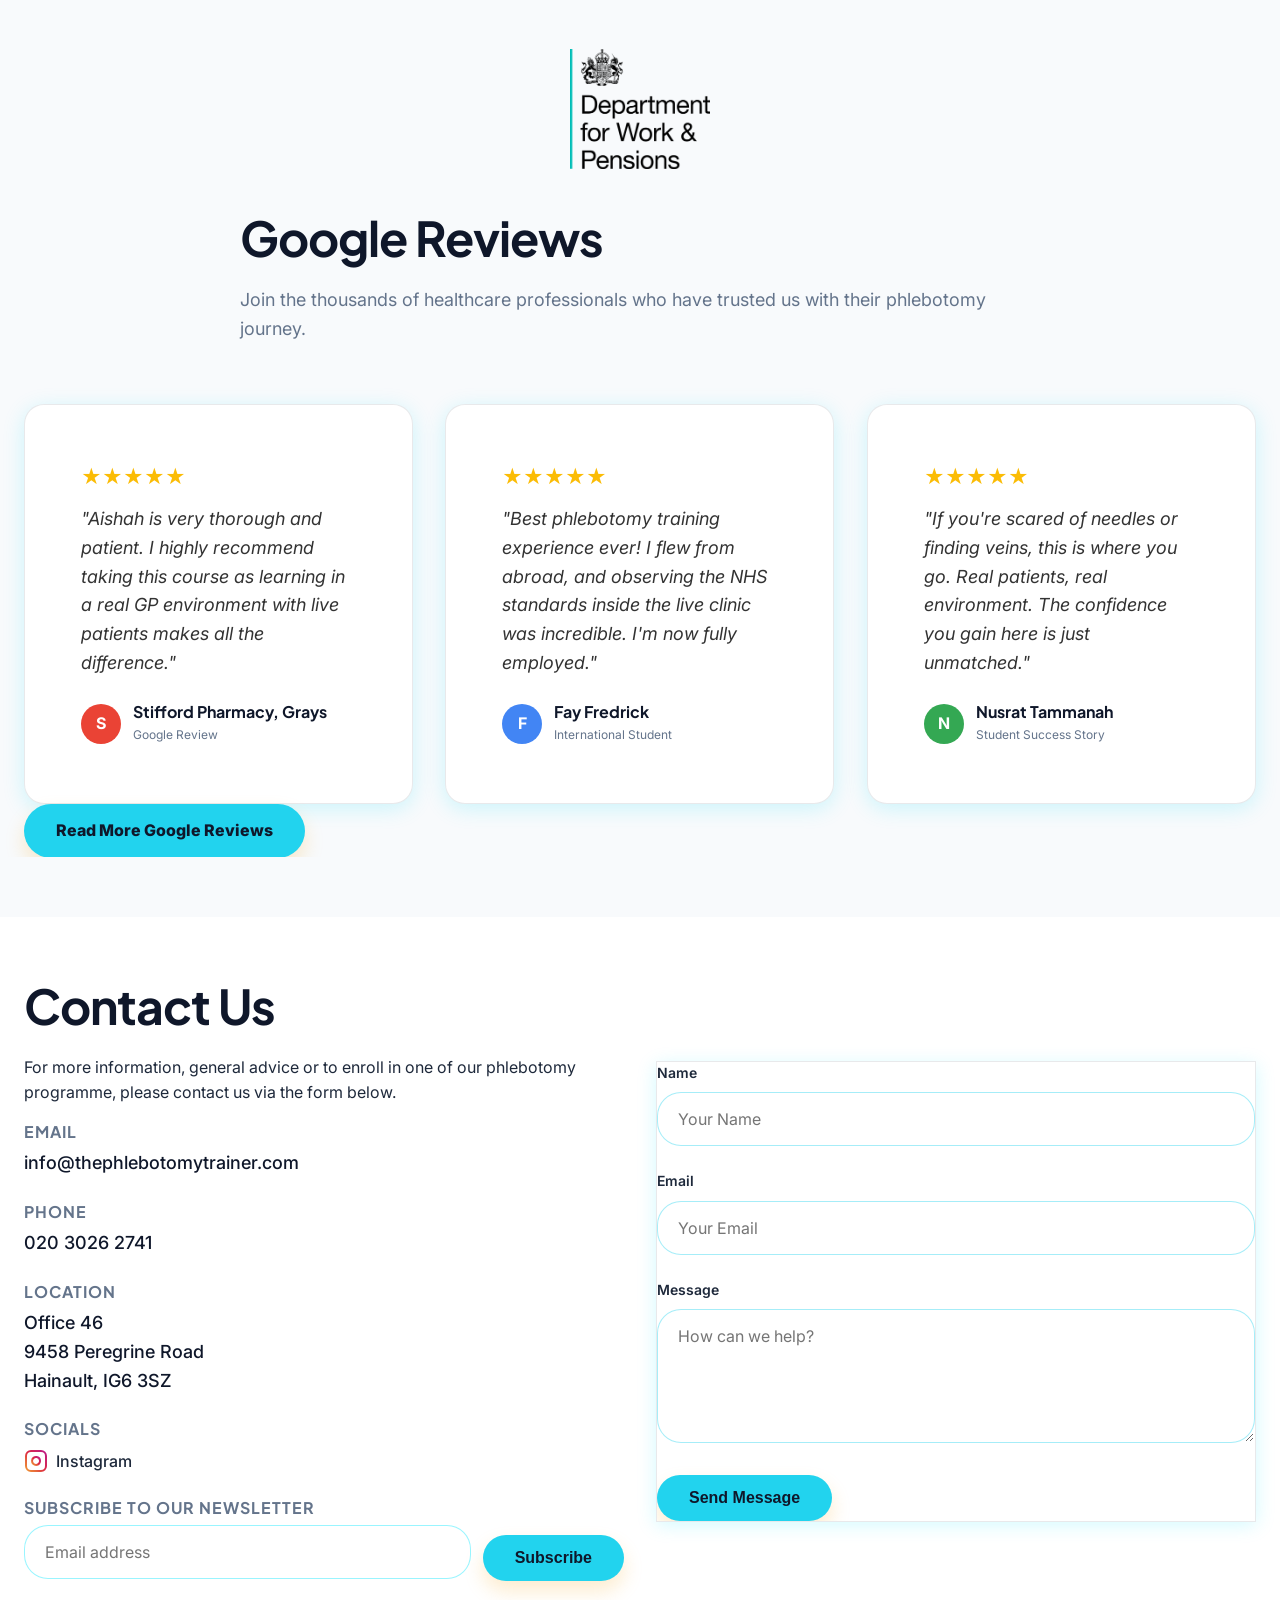
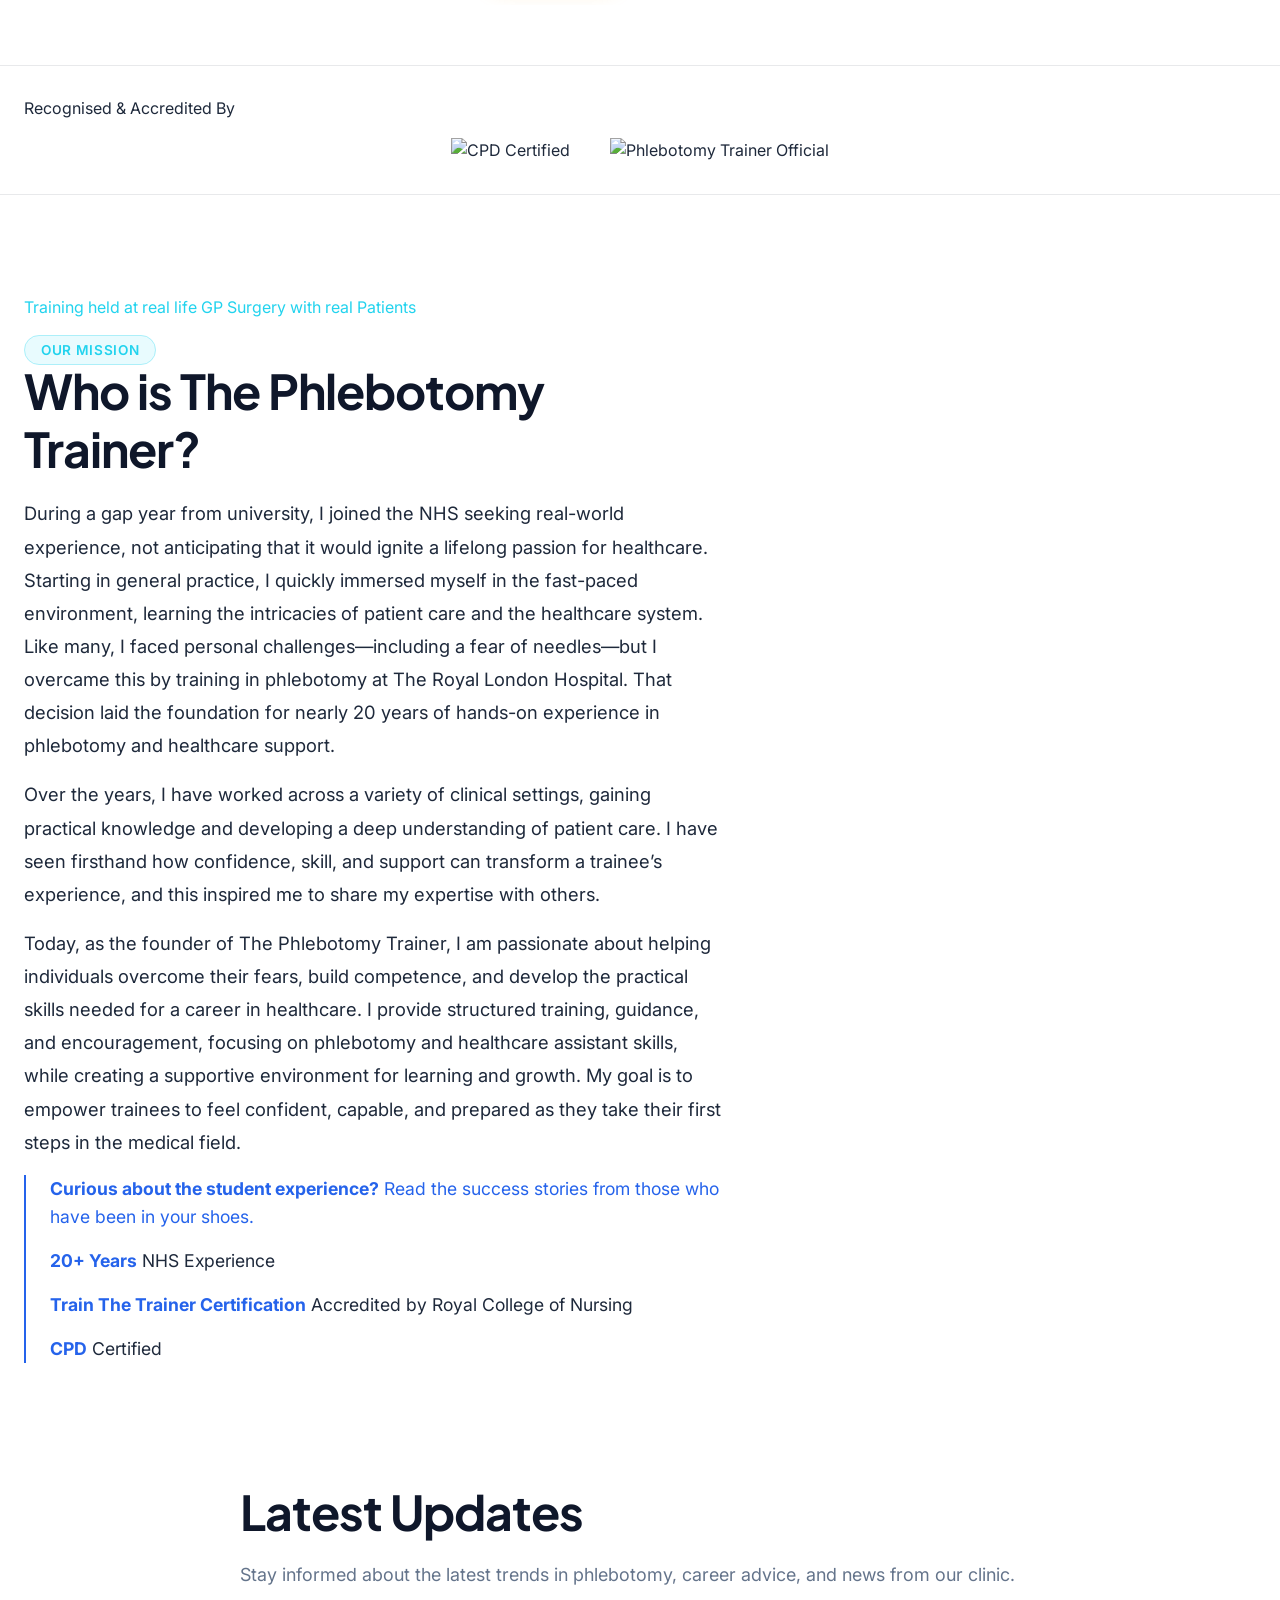
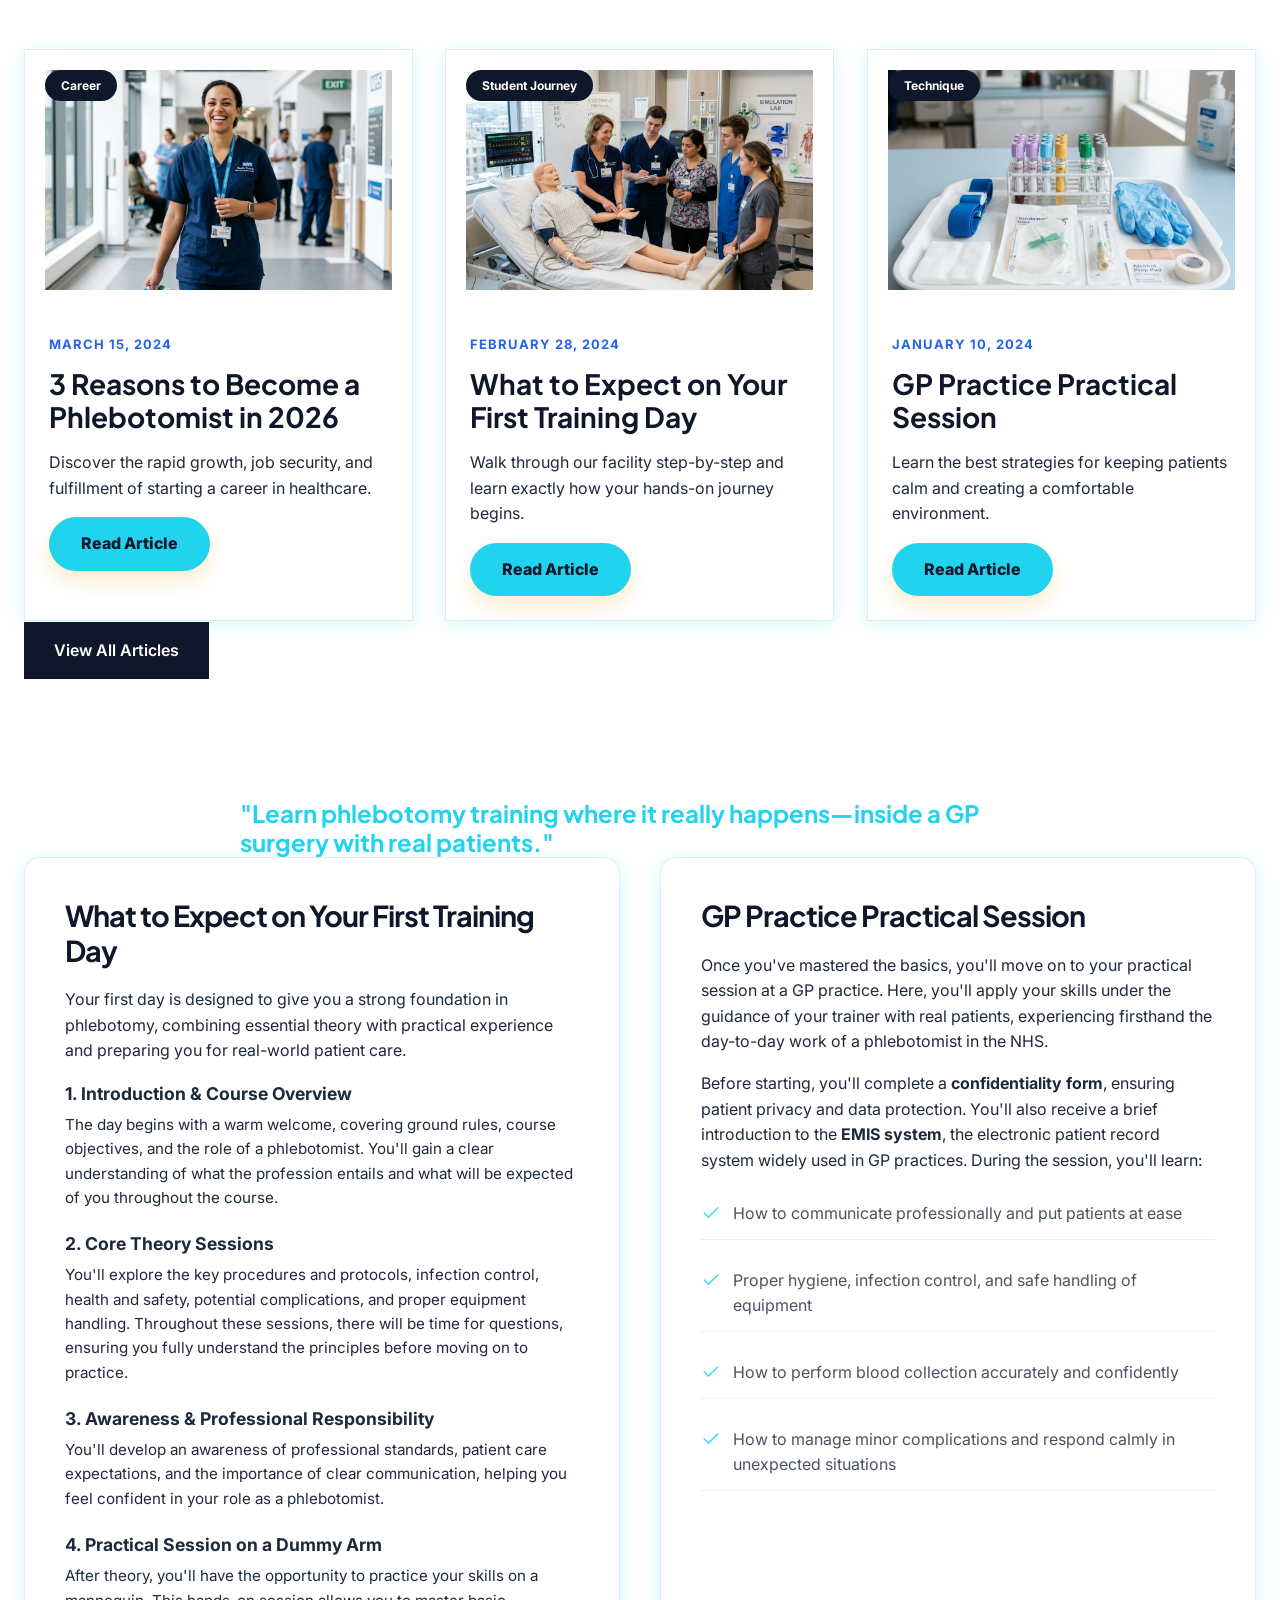
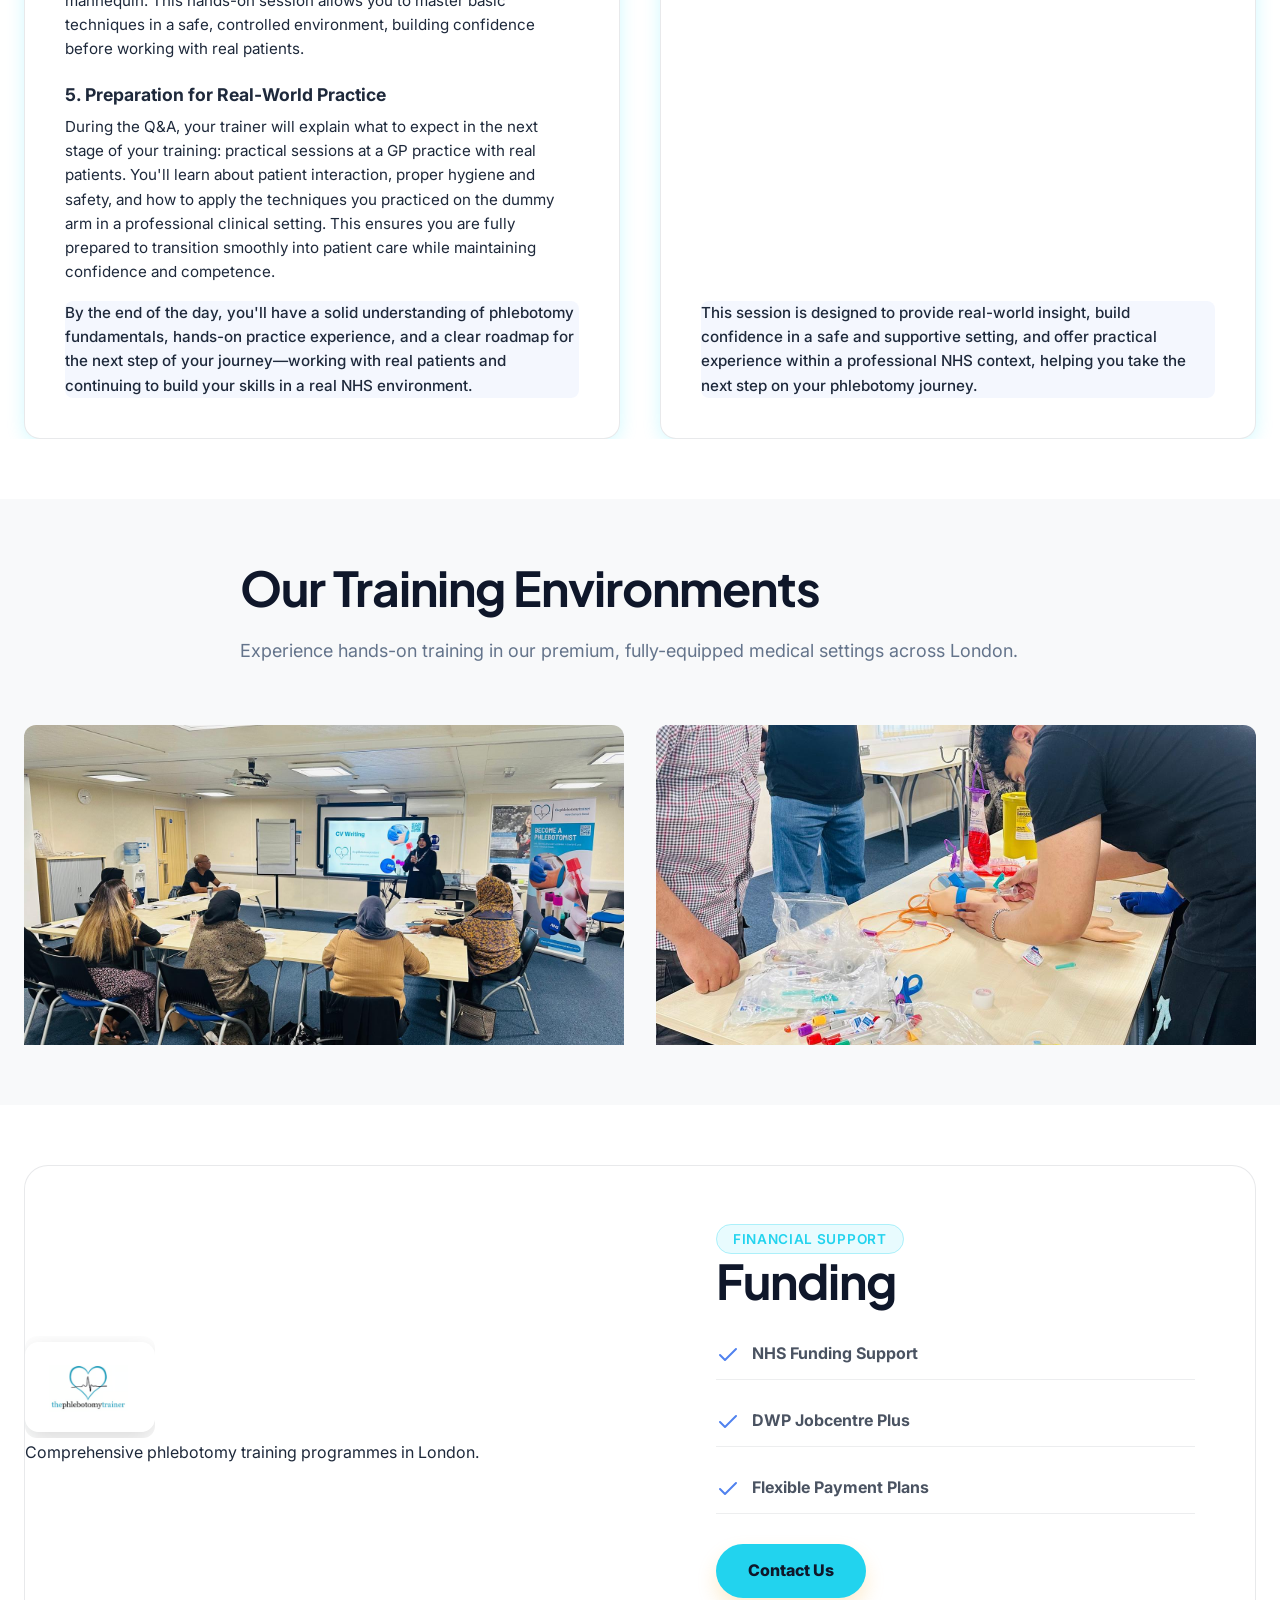
==== commit 1daa42b2: "Performance optimization: Added native lazy loading to below-the-fold images" ====
--- a/index.html
+++ b/index.html
@@ -397,7 +397,7 @@
                     <p class="section-desc mb-5">Find the right course for you</p>
                     
                     <div style="border-radius: 20px; overflow: hidden; box-shadow: var(--shadow-medium); margin-bottom: 60px;">
-                        <img src="assets/real-patient-training-banner.png" alt="Real Patient Phlebotomy Training in a GP Surgery" style="width: 100%; height: auto; max-height: 400px; object-fit: cover;">
+                        <img src="assets/real-patient-training-banner.png" alt="Real Patient Phlebotomy Training in a GP Surgery" style="width: 100%; height: auto; max-height: 400px; object-fit: cover;" loading="lazy">
                     </div>
                 </div>
                 
@@ -406,7 +406,7 @@
                     <div class="package-card fade-in theme-theory">
                         <div class="package-label">Theory Only</div>
                         <div class="package-body">
-                            <img src="assets/course-ai-banner.png" alt="Theory Only Package" class="package-img">
+                            <img src="assets/course-ai-banner.png" alt="Theory Only Package" class="package-img" loading="lazy">
                             <span class="package-price">£75 per person (online) | £150 per person (on-site)</span>
                             <span class="package-duration">One-to-One or Group Session (minimum 3 participants) | Duration: 4–6 hours</span>
                             <p class="mb-2"><strong>Package Includes:</strong></p>
@@ -427,7 +427,7 @@
                     <div class="package-card fade-in delay-1 theme-entry">
                         <div class="package-label">Entry</div>
                         <div class="package-body">
-                            <img src="assets/phleb_students.png" alt="Entry Package Phlebotomy" class="package-img">
+                            <img src="assets/phleb_students.png" alt="Entry Package Phlebotomy" class="package-img" loading="lazy">
                             <span class="package-price">One-to-One: £350 per person | Group (3+): £300 per person</span>
                             <span class="package-duration">Duration: 2 days</span>
                             <p class="mb-2"><strong>Package Includes:</strong></p>
@@ -450,7 +450,7 @@
                     <div class="package-card fade-in delay-2 theme-standard">
                         <div class="package-label">Standard</div>
                         <div class="package-body">
-                            <img src="assets/phleb_equipment.png" alt="Standard Package Phlebotomy Equipment" class="package-img">
+                            <img src="assets/phleb_equipment.png" alt="Standard Package Phlebotomy Equipment" class="package-img" loading="lazy">
                             <span class="package-price">One-to-One: £550 per person | Group (3+): £500 per person</span>
                             <span class="package-duration">Duration: 3 days</span>
                             <p class="mb-2"><strong>Package includes:</strong></p>
@@ -474,7 +474,7 @@
                     <div class="package-card fade-in delay-2 theme-enhanced">
                         <div class="package-label">Enhanced</div>
                         <div class="package-body">
-                            <img src="assets/phleb_live_patient.png" alt="Enhanced Package Live Patients" class="package-img">
+                            <img src="assets/phleb_live_patient.png" alt="Enhanced Package Live Patients" class="package-img" loading="lazy">
                             <span class="package-price">Price: £1,450 per person</span>
                             <span class="package-duration">Duration: 2–3 weeks (depending on your availability)</span>
                             <p class="mb-2"><strong>Package Includes:</strong></p>
@@ -507,7 +507,7 @@
                 <!-- Secondary Courses -->
                 <div class="secondary-courses-grid fade-in">
                     <div class="secondary-course-card">
-                        <img src="assets/live_patient_bleeds.png" alt="Live Patient Bleeds" class="secondary-img">
+                        <img src="assets/live_patient_bleeds.png" alt="Live Patient Bleeds" class="secondary-img" loading="lazy">
                         <h3>Live Patient Bleeds</h3>
                         <p class="mb-1" style="color: var(--carbon-base)"><strong>Price:</strong> £250 per day</p>
                         <p class="mb-3" style="color: var(--carbon-base)"><strong>Location:</strong> London</p>
@@ -526,7 +526,7 @@
                     </div>
 
                     <div class="secondary-course-card">
-                        <img src="assets/refresher_course.png" alt="Refresher Course Training" class="secondary-img">
+                        <img src="assets/refresher_course.png" alt="Refresher Course Training" class="secondary-img" loading="lazy">
                         <h3>Refresher Course</h3>
                         <p class="opacity-70 mb-3" style="color: var(--carbon-base)">Designed to refresh your skills, whether you've had a break, maternity leave, changed roles, or simply want to regain confidence.</p>
                         <p class="mb-1" style="color: var(--carbon-base)"><strong>Price:</strong> £50 (online) / £100 (on-site)</p>
@@ -545,7 +545,7 @@
                     </div>
 
                     <div class="secondary-course-card">
-                        <img src="assets/phleb_students.png" alt="Bespoke Training Package" class="secondary-img">
+                        <img src="assets/phleb_students.png" alt="Bespoke Training Package" class="secondary-img" loading="lazy">
                         <h3>Bespoke Training Package – tailored to your needs</h3>
                         <p class="mb-3" style="color: var(--carbon-base)">Contact us to discuss your requirements and create a personalised training programme designed specifically for you or your team.</p>
                         <p class="mb-2" style="color: var(--carbon-base)"><strong>Package Highlights:</strong></p>
@@ -573,9 +573,9 @@
                     <div class="mb-5 pb-4">
                         <p class="text-sm mb-3 opacity-80" style="color: var(--carbon-base); font-weight: 600; font-size: 1.2rem;">Organizations we have supported</p>
                         <div class="trust-logos-partners" style="display: flex; justify-content: center; gap: clamp(30px, 6vw, 80px); align-items: center; flex-wrap: wrap; margin-top: 20px;">
-                            <img src="assets/tower_hamlets_logo.png" alt="Tower Hamlets" style="height: clamp(60px, 12vw, 140px); max-width: 100%; object-fit: contain;">
-                            <img src="assets/westminster_logo.png" alt="City of Westminster" style="height: clamp(70px, 13vw, 150px); max-width: 100%; object-fit: contain;">
-                            <img src="assets/dwp_logo.png" alt="Department for Work and Pensions" style="height: clamp(55px, 10vw, 120px); max-width: 100%; object-fit: contain;">
+                            <img src="assets/tower_hamlets_logo.png" alt="Tower Hamlets" style="height: clamp(60px, 12vw, 140px); max-width: 100%; object-fit: contain;" loading="lazy">
+                            <img src="assets/westminster_logo.png" alt="City of Westminster" style="height: clamp(70px, 13vw, 150px); max-width: 100%; object-fit: contain;" loading="lazy">
+                            <img src="assets/dwp_logo.png" alt="Department for Work and Pensions" style="height: clamp(55px, 10vw, 120px); max-width: 100%; object-fit: contain;" loading="lazy">
                         </div>
                     </div>
                     
@@ -750,8 +750,8 @@
             <div class="container text-center">
                 <p class="small opacity-50 mb-3">Recognised & Accredited By</p>
                 <div class="trust-logos" style="display: flex; justify-content: center; gap: 40px; align-items: center;">
-                    <img src="https://assets.zyrosite.com/cdn-cgi/image/format=auto,w=375,h=436,fit=crop/YrD6qGn0jKU96GQP/cpd-certified-1-YD0we4ZvM0u5LbgL.png" alt="CPD Certified" class="trust-logo-item" style="max-height: 160px; width: auto; filter: none; opacity: 1;">
-                    <img src="https://assets.zyrosite.com/cdn-cgi/image/format=auto,w=375,fit=crop/YrD6qGn0jKU96GQP/the-phlebotomy-trainer-square-logo-2-ALpOW3pPybuO2k08.png" alt="Phlebotomy Trainer Official" class="trust-logo-item" style="max-height: 160px; width: auto; filter: none; opacity: 1;">
+                    <img src="https://assets.zyrosite.com/cdn-cgi/image/format=auto,w=375,h=436,fit=crop/YrD6qGn0jKU96GQP/cpd-certified-1-YD0we4ZvM0u5LbgL.png" alt="CPD Certified" class="trust-logo-item" style="max-height: 160px; width: auto; filter: none; opacity: 1;" loading="lazy">
+                    <img src="https://assets.zyrosite.com/cdn-cgi/image/format=auto,w=375,fit=crop/YrD6qGn0jKU96GQP/the-phlebotomy-trainer-square-logo-2-ALpOW3pPybuO2k08.png" alt="Phlebotomy Trainer Official" class="trust-logo-item" style="max-height: 160px; width: auto; filter: none; opacity: 1;" loading="lazy">
                 </div>
             </div>
         </section>
@@ -788,7 +788,7 @@
                 <div class="grid grid-3">
                     <div class="card blog-card p-0 fade-in">
                         <div class="card-image-wrapper">
-                            <img src="assets/blog_career.png" alt="Phlebotomy Career Paths" class="service-card-img" style="width: 100%; height: 220px; object-fit: cover;">
+                            <img src="assets/blog_career.png" alt="Phlebotomy Career Paths" class="service-card-img" style="width: 100%; height: 220px; object-fit: cover;" loading="lazy">
                             <span class="blog-tag">Career</span>
                         </div>
                         <div class="card-content">
@@ -800,7 +800,7 @@
                     </div>
                     <div class="card blog-card p-0 fade-in delay-1">
                         <div class="card-image-wrapper">
-                            <img src="assets/blog_training_day.png" alt="What to Expect on Your First Day" class="service-card-img" style="width: 100%; height: 220px; object-fit: cover;">
+                            <img src="assets/blog_training_day.png" alt="What to Expect on Your First Day" class="service-card-img" style="width: 100%; height: 220px; object-fit: cover;" loading="lazy">
                             <span class="blog-tag">Student Journey</span>
                         </div>
                         <div class="card-content">
@@ -812,7 +812,7 @@
                     </div>
                     <div class="card blog-card p-0 fade-in delay-2">
                         <div class="card-image-wrapper">
-                            <img src="assets/blog_technique.png" alt="Needle Phobia" class="service-card-img" style="width: 100%; height: 220px; object-fit: cover;">
+                            <img src="assets/blog_technique.png" alt="Needle Phobia" class="service-card-img" style="width: 100%; height: 220px; object-fit: cover;" loading="lazy">
                             <span class="blog-tag">Technique</span>
                         </div>
                         <div class="card-content">
@@ -899,10 +899,10 @@
                 </div>
                 <div class="grid grid-2">
                     <div class="gallery-item fade-in">
-                        <img src="assets/WhatsApp Image 2026-04-01 at 8.56.57 PM (1).jpeg" alt="Classroom Alternate" class="rounded-image shadow-md" style="width: 100%; height: 350px; object-fit: cover; border-radius: 12px;">
+                        <img src="assets/WhatsApp Image 2026-04-01 at 8.56.57 PM (1).jpeg" alt="Classroom Alternate" class="rounded-image shadow-md" style="width: 100%; height: 350px; object-fit: cover; border-radius: 12px;" loading="lazy">
                     </div>
                     <div class="gallery-item fade-in delay-1">
-                        <img src="assets/WhatsApp Image 2026-04-01 at 8.56.57 PM (2).jpeg" alt="London Boardroom Practical Training" class="rounded-image shadow-md" style="width: 100%; height: 350px; object-fit: cover; border-radius: 12px;">
+                        <img src="assets/WhatsApp Image 2026-04-01 at 8.56.57 PM (2).jpeg" alt="London Boardroom Practical Training" class="rounded-image shadow-md" style="width: 100%; height: 350px; object-fit: cover; border-radius: 12px;" loading="lazy">
                     </div>
                 </div>
             </div>
@@ -931,7 +931,7 @@
                         </div>
                     </div>
                     <div class="funding-image-wrapper">
-                        <img src="assets/funding-banner-premium.png" alt="Clinical Funding and Support" class="funding-image" style="width: 100%; height: 100%; object-fit: cover; border-radius: 0 12px 12px 0;">
+                        <img src="assets/funding-banner-premium.png" alt="Clinical Funding and Support" class="funding-image" style="width: 100%; height: 100%; object-fit: cover; border-radius: 0 12px 12px 0;" loading="lazy">
                     </div>
                 </div>
             </div>
@@ -943,7 +943,7 @@
         <div class="container">
             <div class="grid grid-3 footer-grid">
                 <div class="footer-col group-logo-accreditation">
-                    <img src="https://assets.zyrosite.com/cdn-cgi/image/format=auto,w=375,h=436,fit=crop/YrD6qGn0jKU96GQP/cpd-certified-1-YD0we4ZvM0u5LbgL.png" alt="CPD Certified Official" class="footer-cert-badge official-seal" style="max-height: 160px; width: auto; margin-bottom: 20px;">
+                    <img src="https://assets.zyrosite.com/cdn-cgi/image/format=auto,w=375,h=436,fit=crop/YrD6qGn0jKU96GQP/cpd-certified-1-YD0we4ZvM0u5LbgL.png" alt="CPD Certified Official" class="footer-cert-badge official-seal" style="max-height: 160px; width: auto; margin-bottom: 20px;" loading="lazy">
                     <p class="text-sm opacity-60">Providing professional clinical training in London. CPD Accredited and RCN Certified trainers.</p>
                 </div>
                 <div class="footer-col">
@@ -956,7 +956,7 @@
                     <p class="text-sm opacity-60">Office 4694, 58 Peregrine Road<br>Hainault, IG6 3SZ<br>CRN: 14751717</p>
                     <div class="mt-4" style="display: flex; align-items: center; gap: 20px;">
                         <a href="#home">
-                            <img src="assets/brand-logo.png" alt="The Phlebotomy Trainer" style="height: 50px; width: auto; background-color: #ffffff; padding: 6px 12px; border-radius: 8px; box-shadow: var(--shadow-sm);">
+                            <img src="assets/brand-logo.png" alt="The Phlebotomy Trainer" style="height: 50px; width: auto; background-color: #ffffff; padding: 6px 12px; border-radius: 8px; box-shadow: var(--shadow-sm);" loading="lazy">
                         </a>
                         <a href="https://www.instagram.com/thephlebotomytrainer?utm_source=ig_web_button_share_sheet&igsh=ZDNlZDc0MzIxNw==" target="_blank" rel="noopener noreferrer" aria-label="Instagram" style="display: inline-flex; align-items: center; opacity: 0.8; transition: opacity 0.3s, transform 0.3s;" onmouseover="this.style.opacity='1'; this.style.transform='scale(1.1)'" onmouseout="this.style.opacity='0.8'; this.style.transform='scale(1)'">
                             <svg xmlns="http://www.w3.org/2000/svg" width="40" height="40" viewBox="0 0 24 24" fill="none" stroke="url(#insta-gradient-footer)" stroke-width="2" stroke-linecap="round" stroke-linejoin="round">
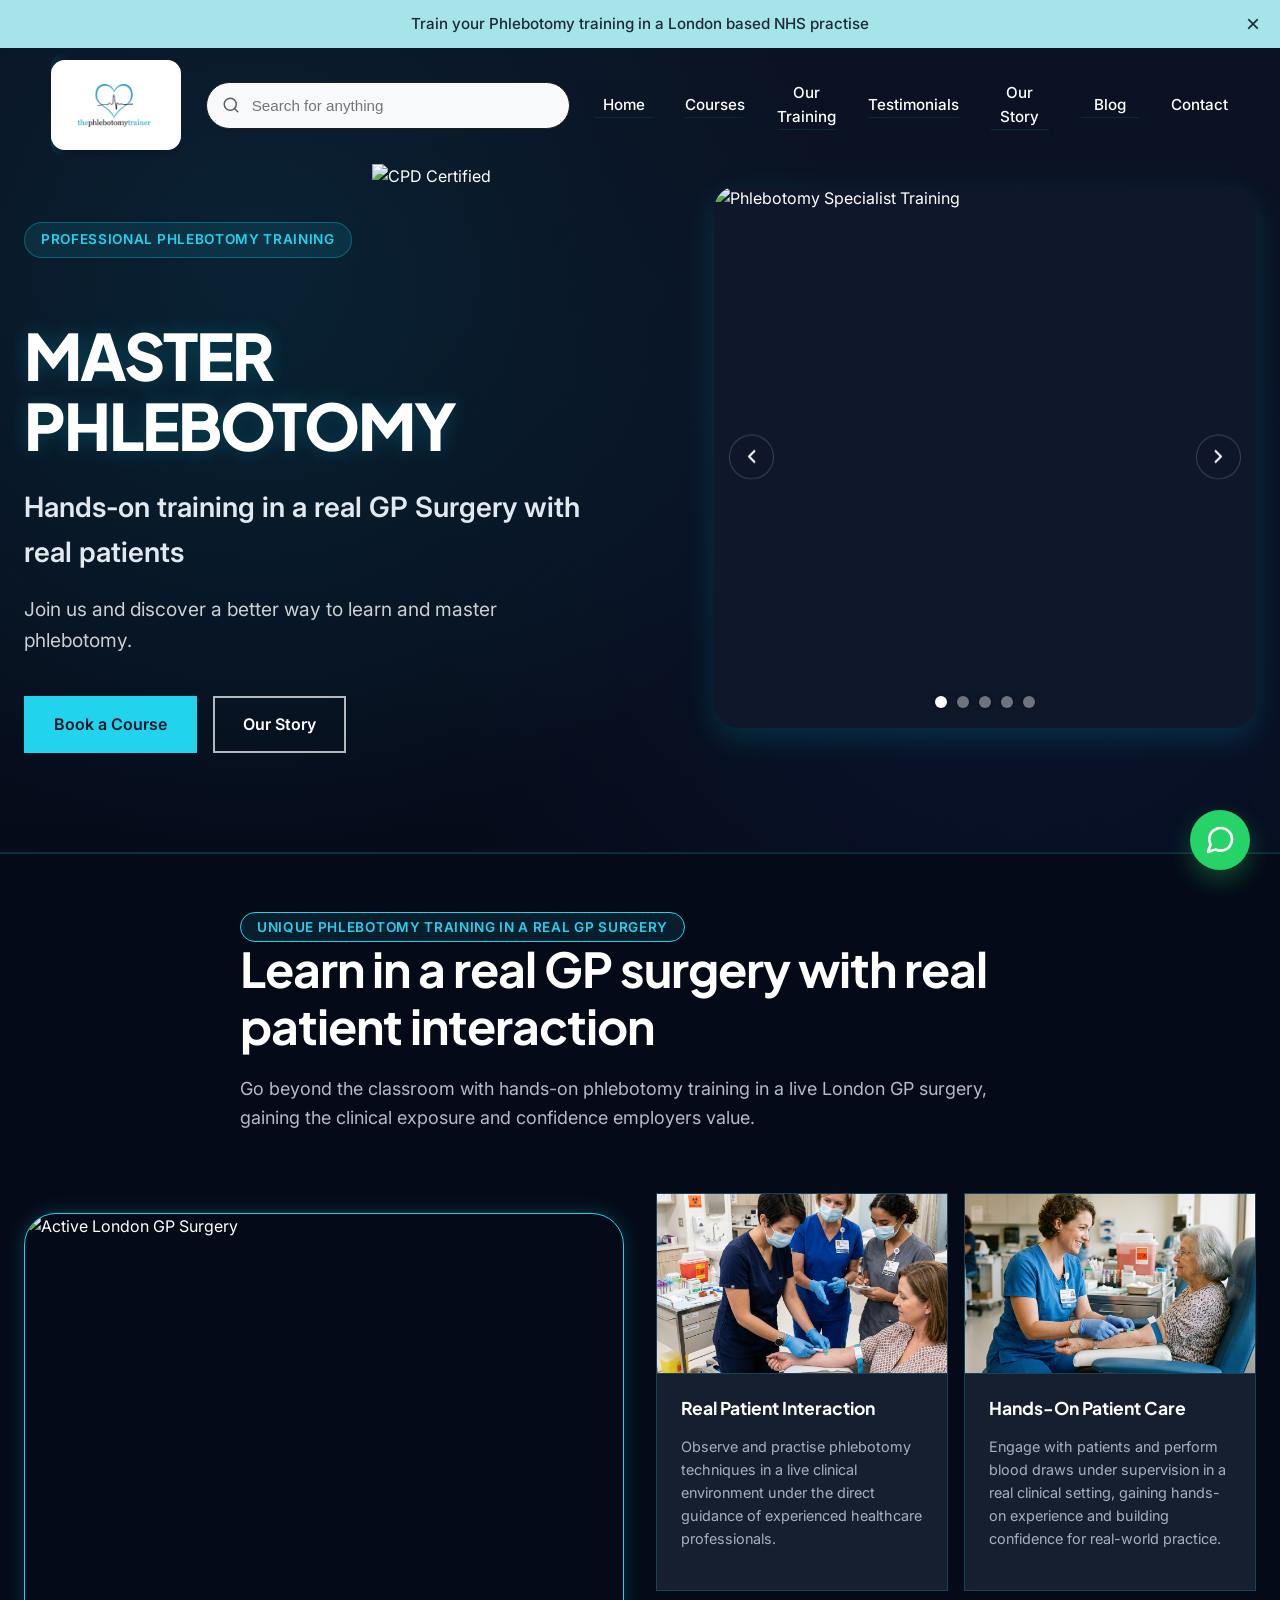
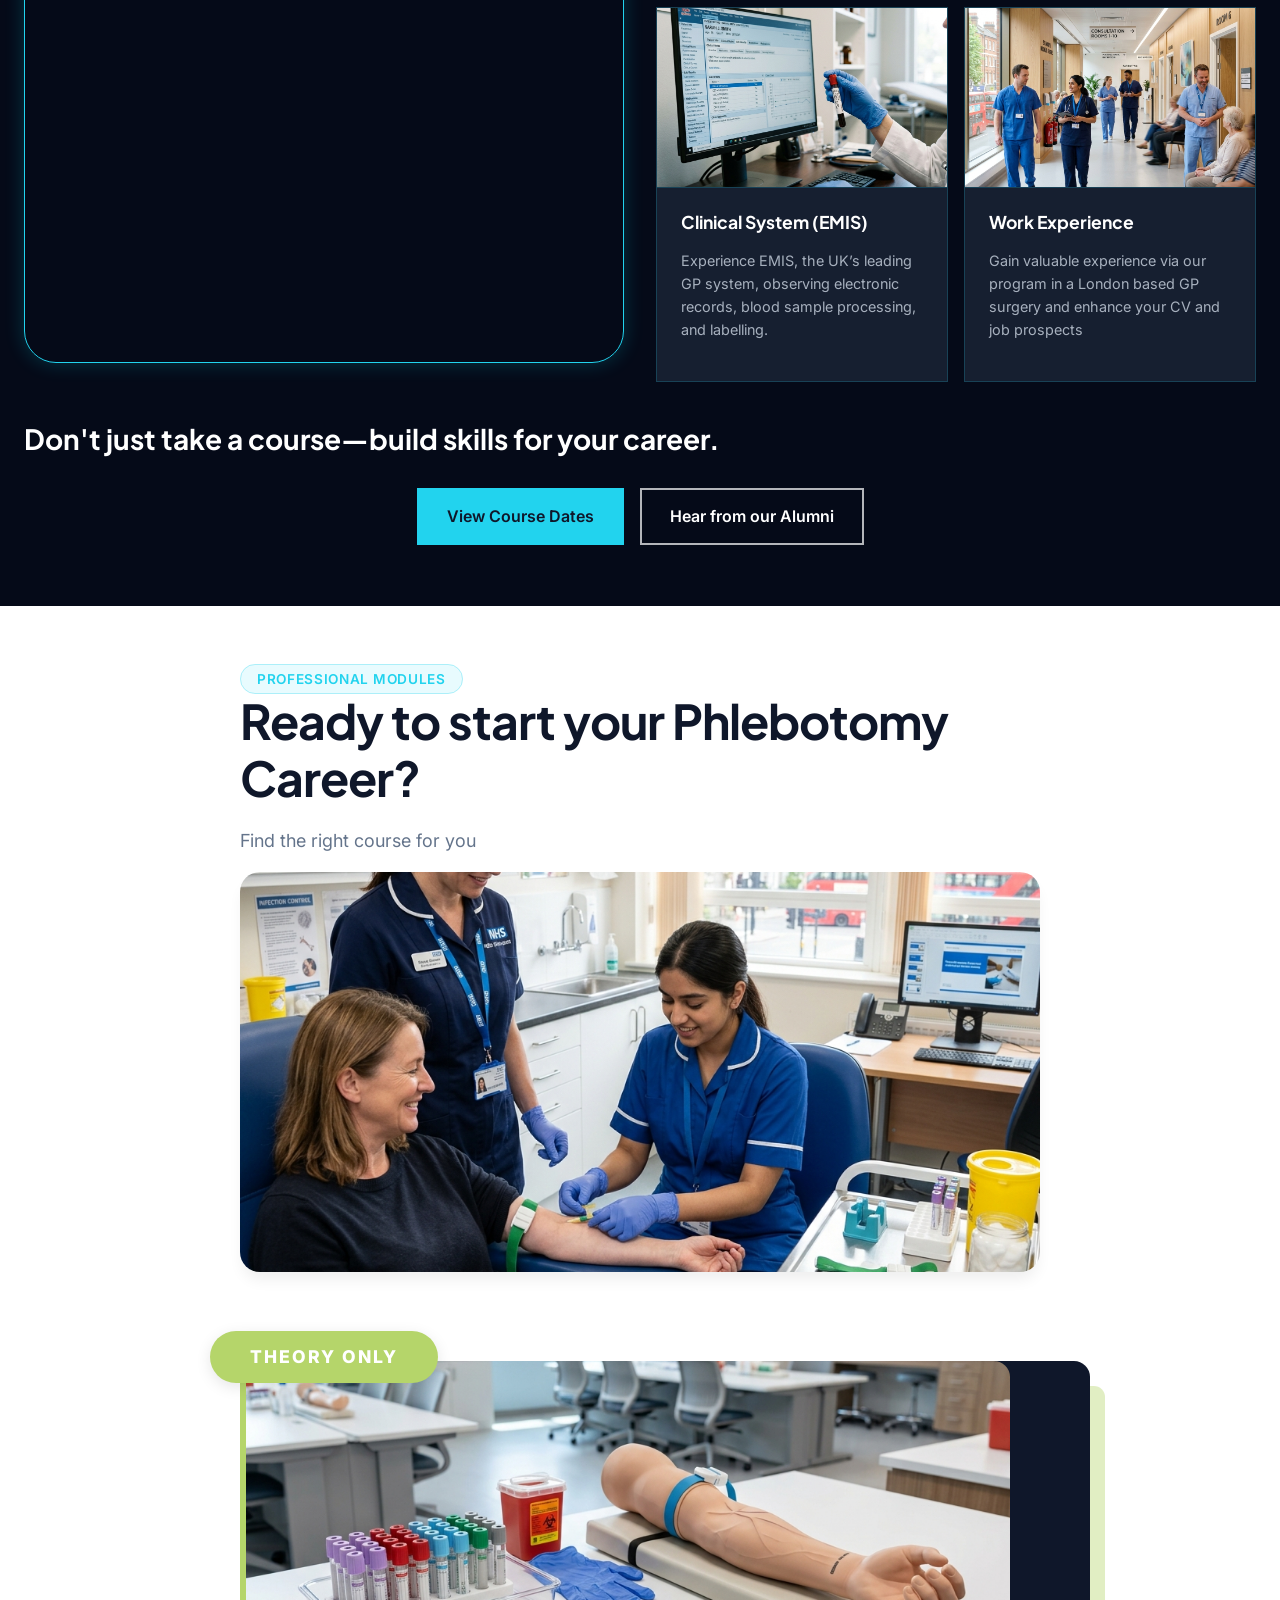
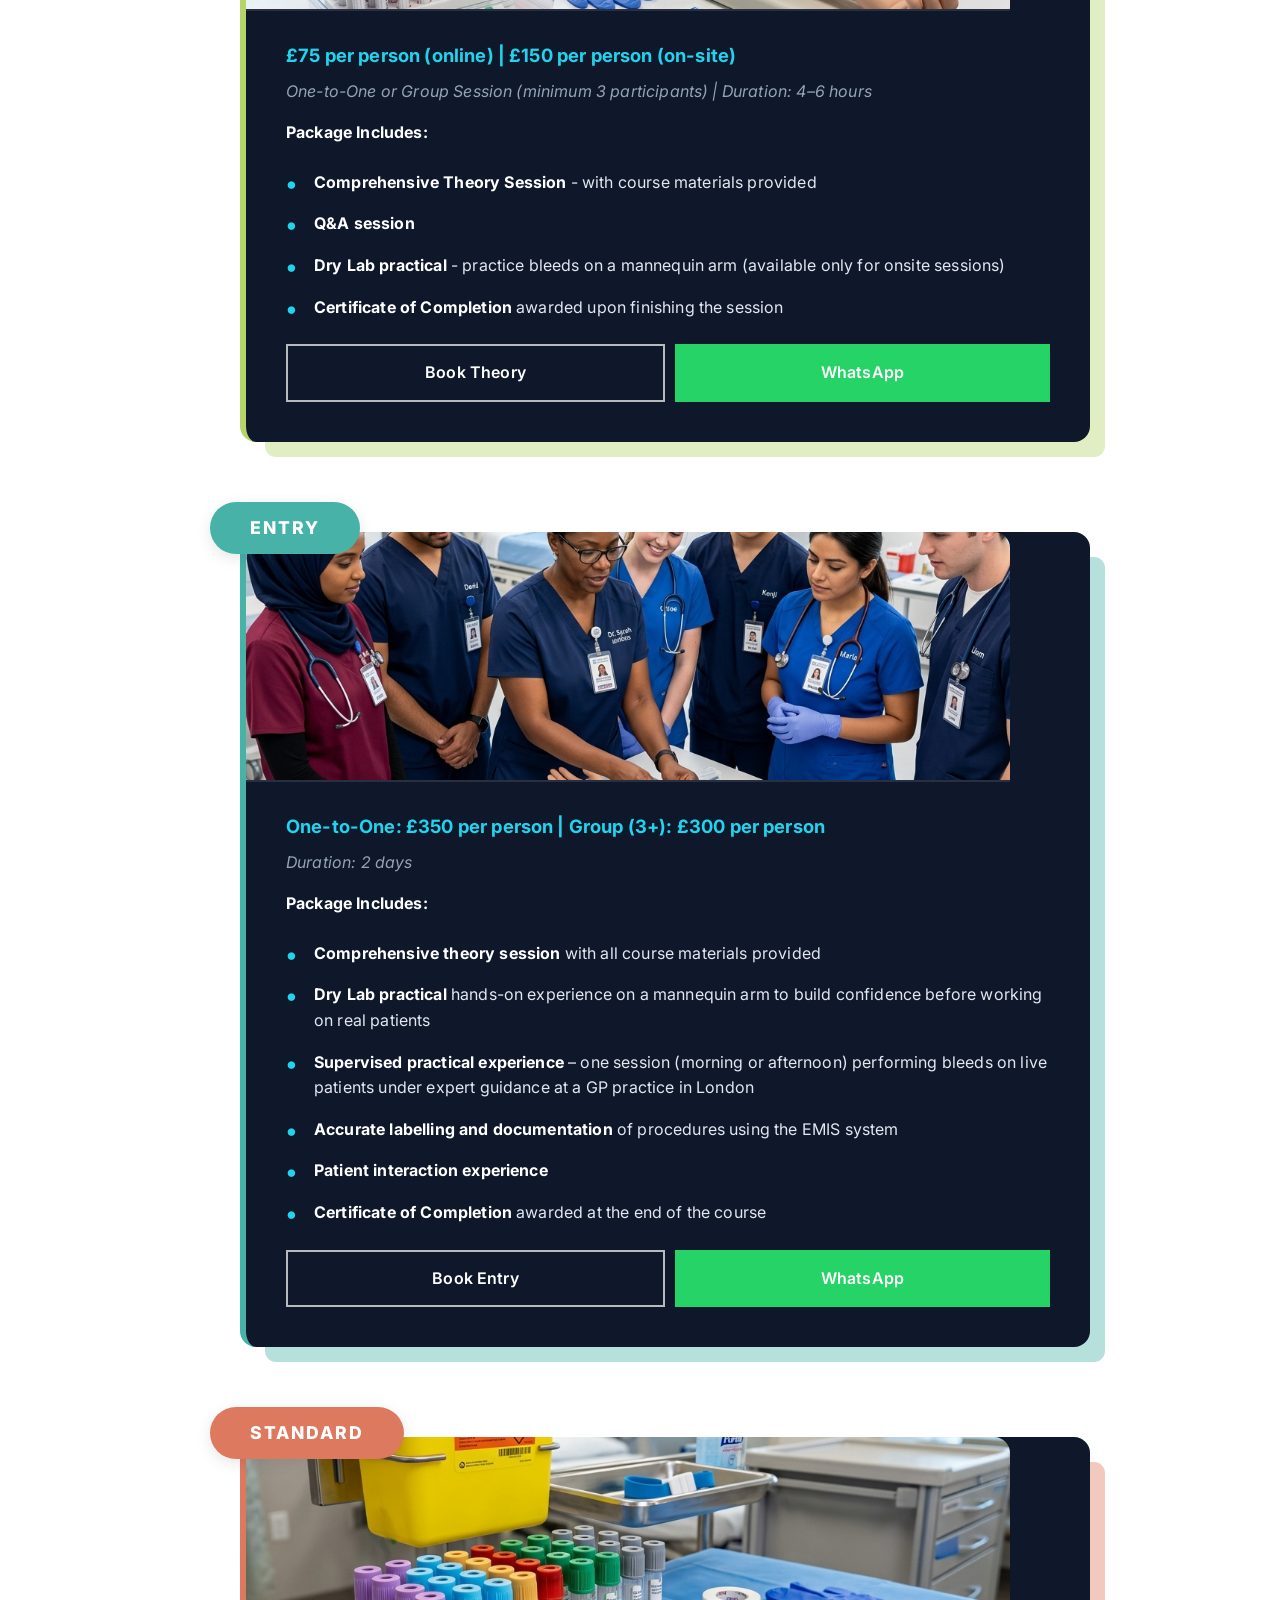
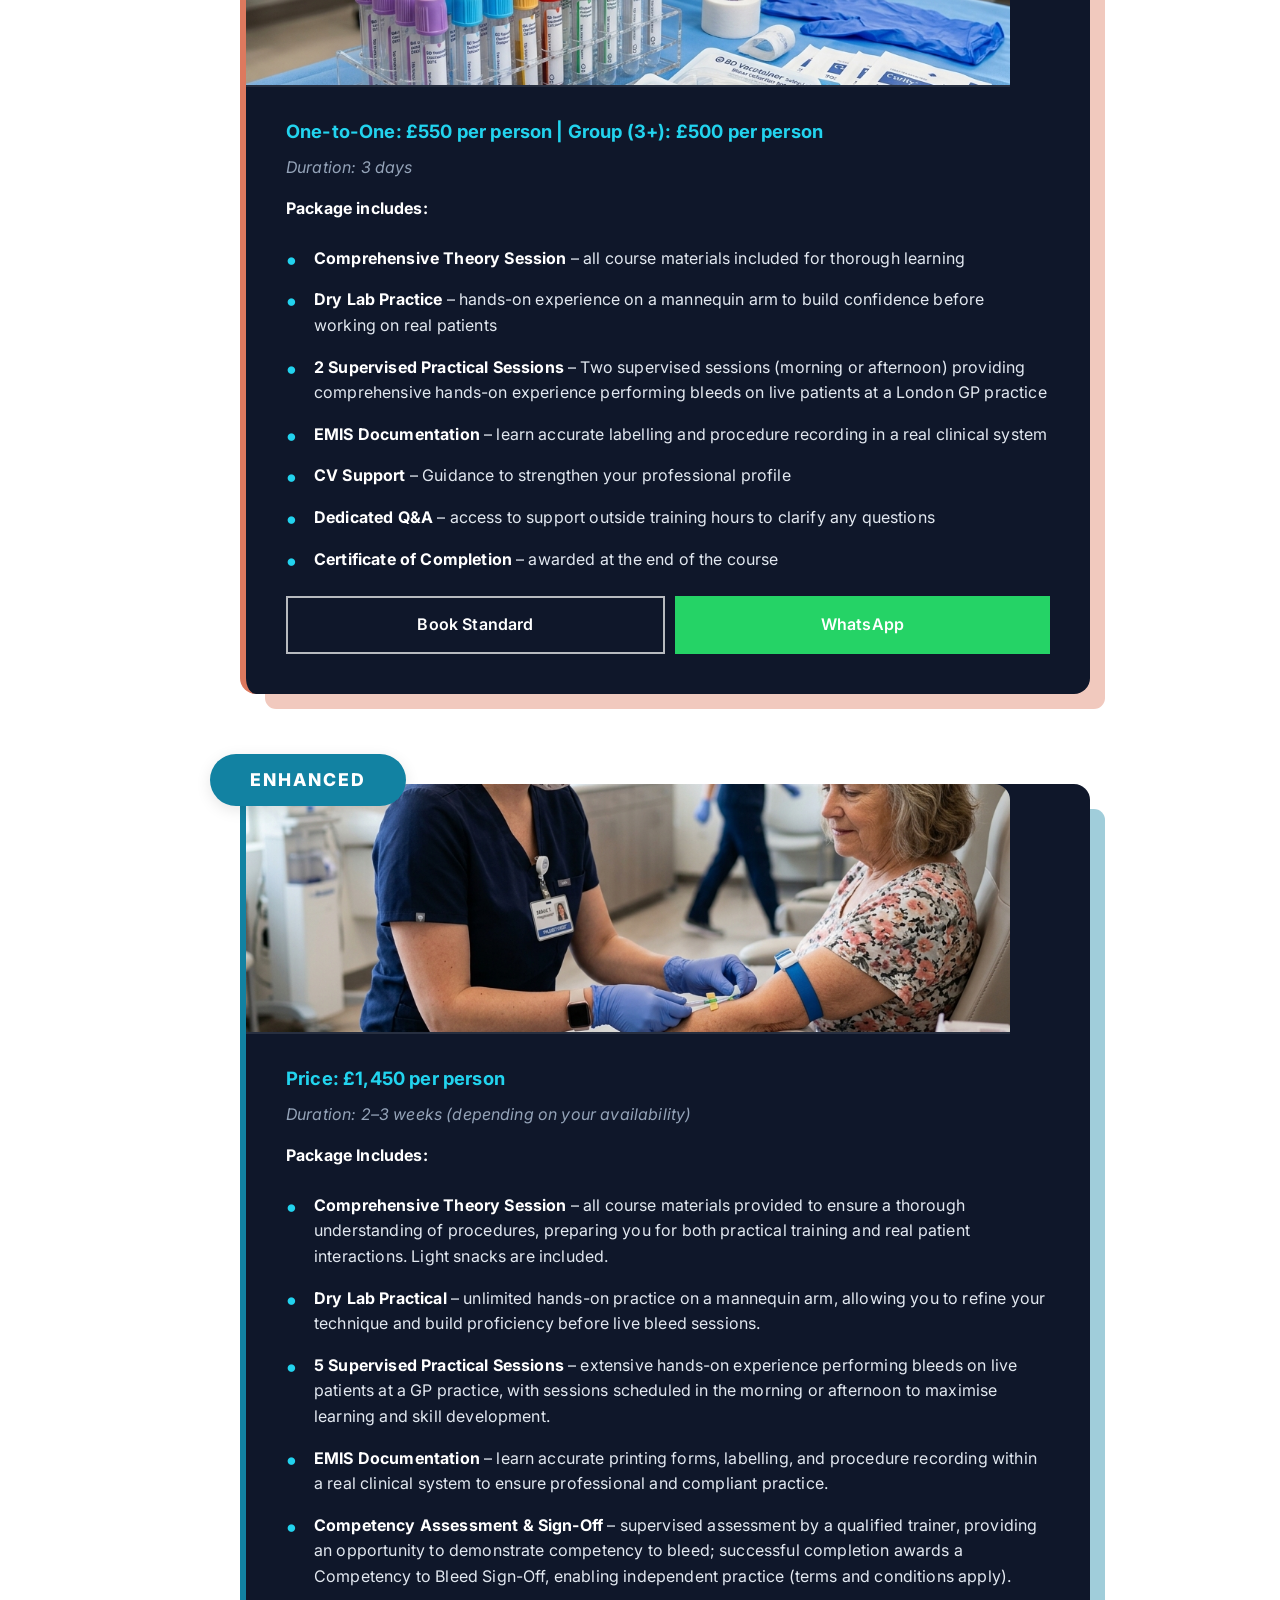
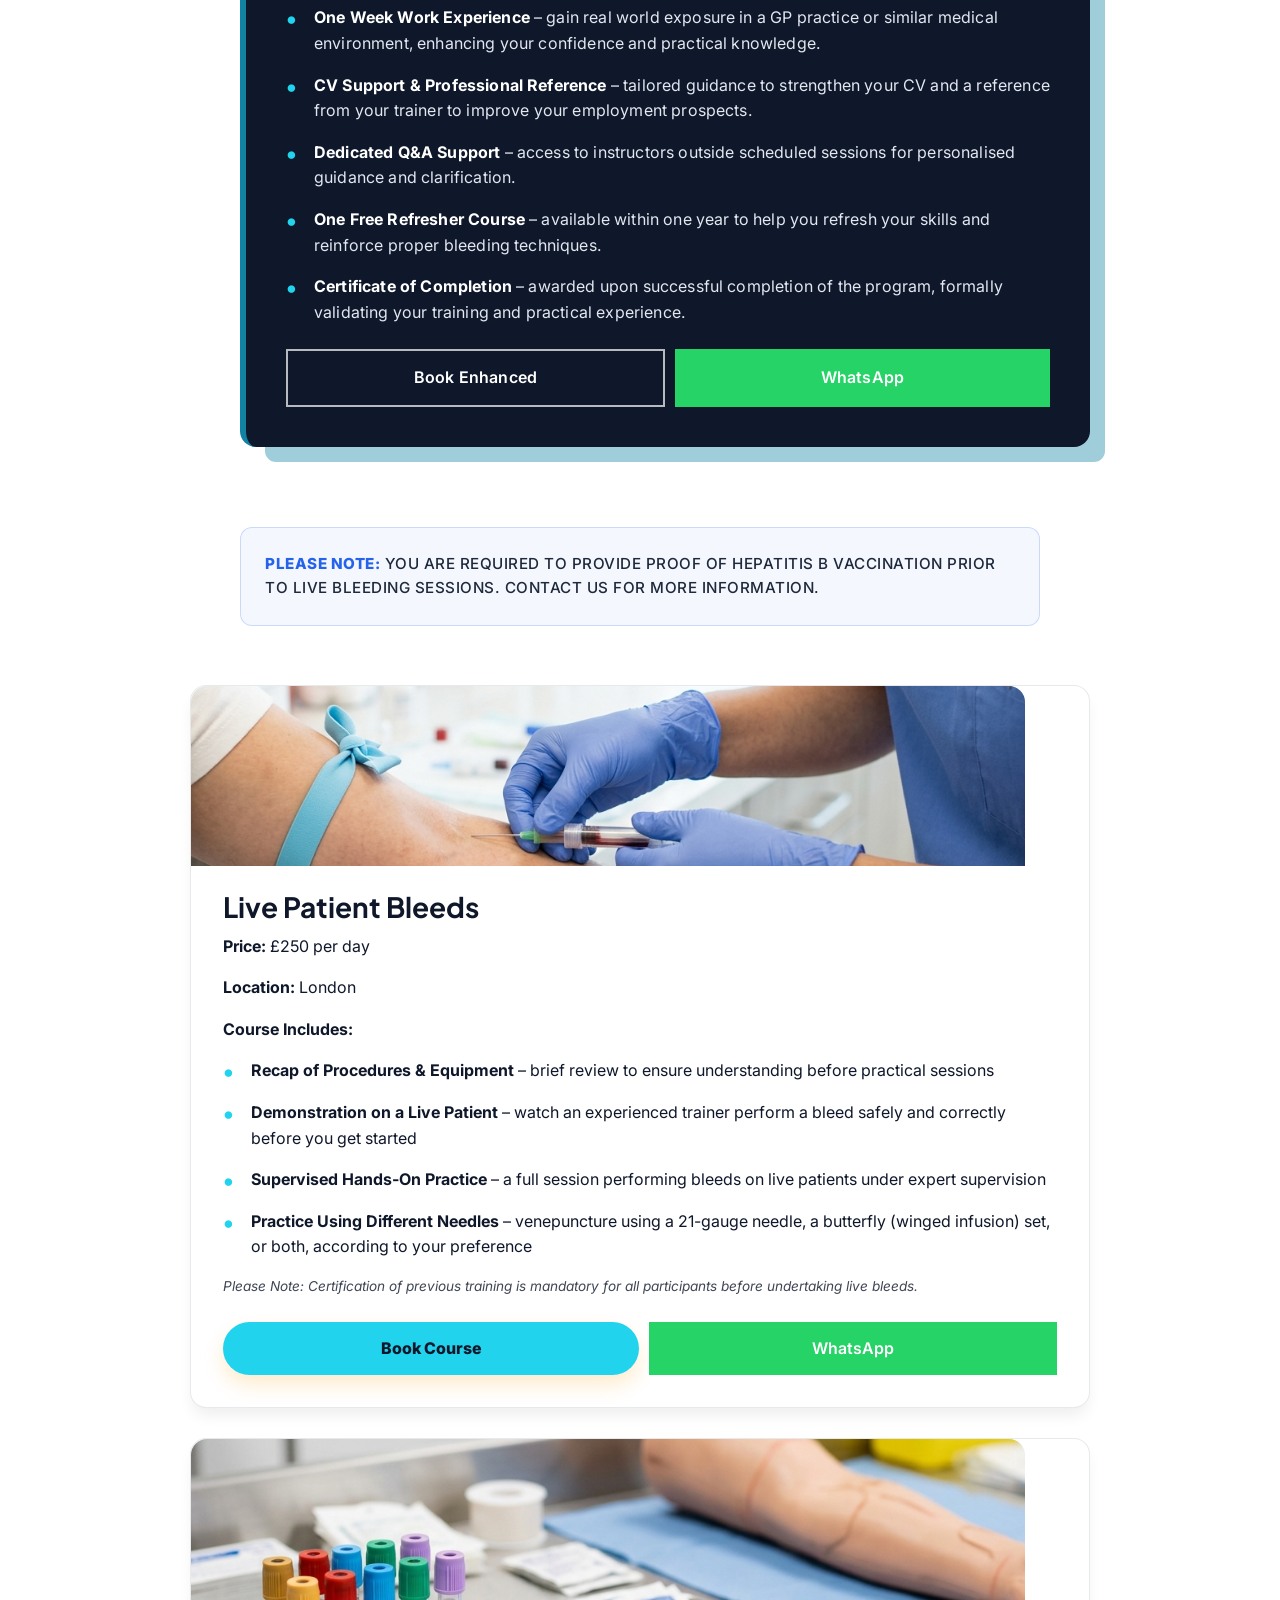
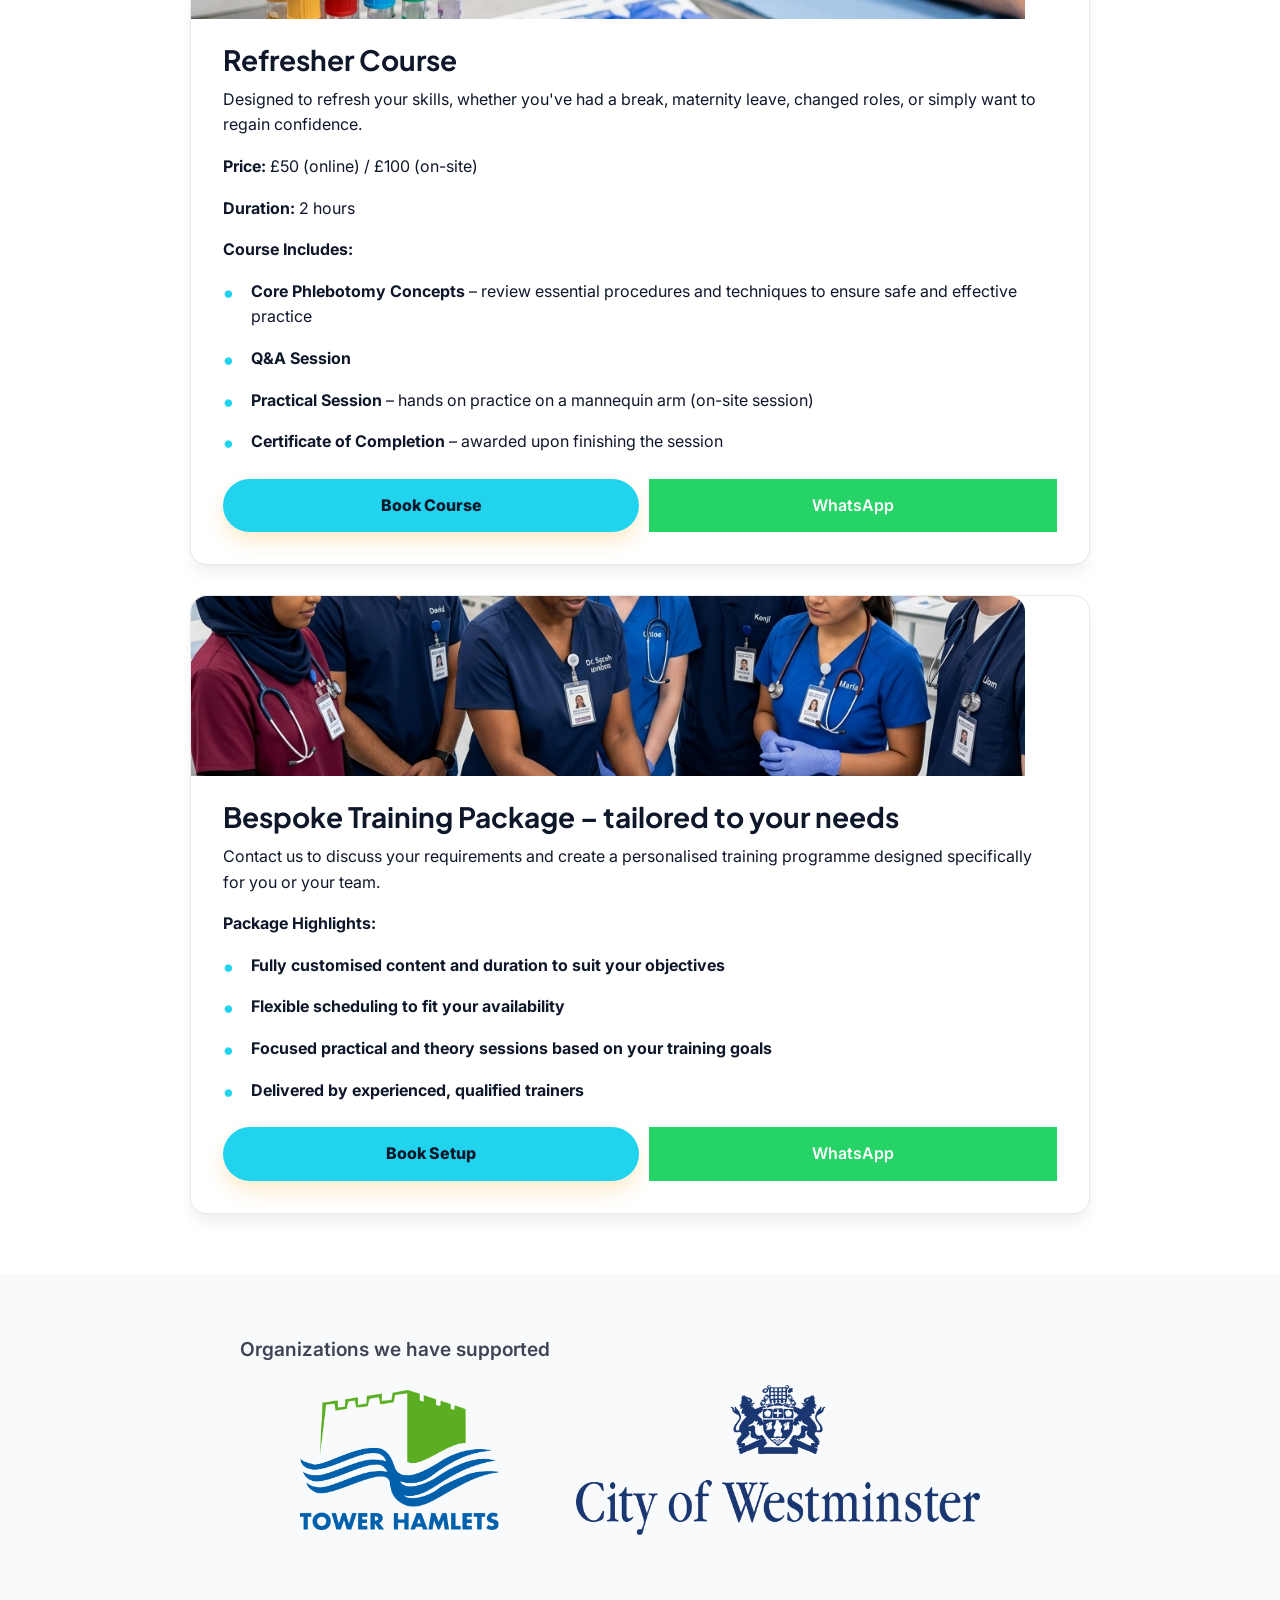
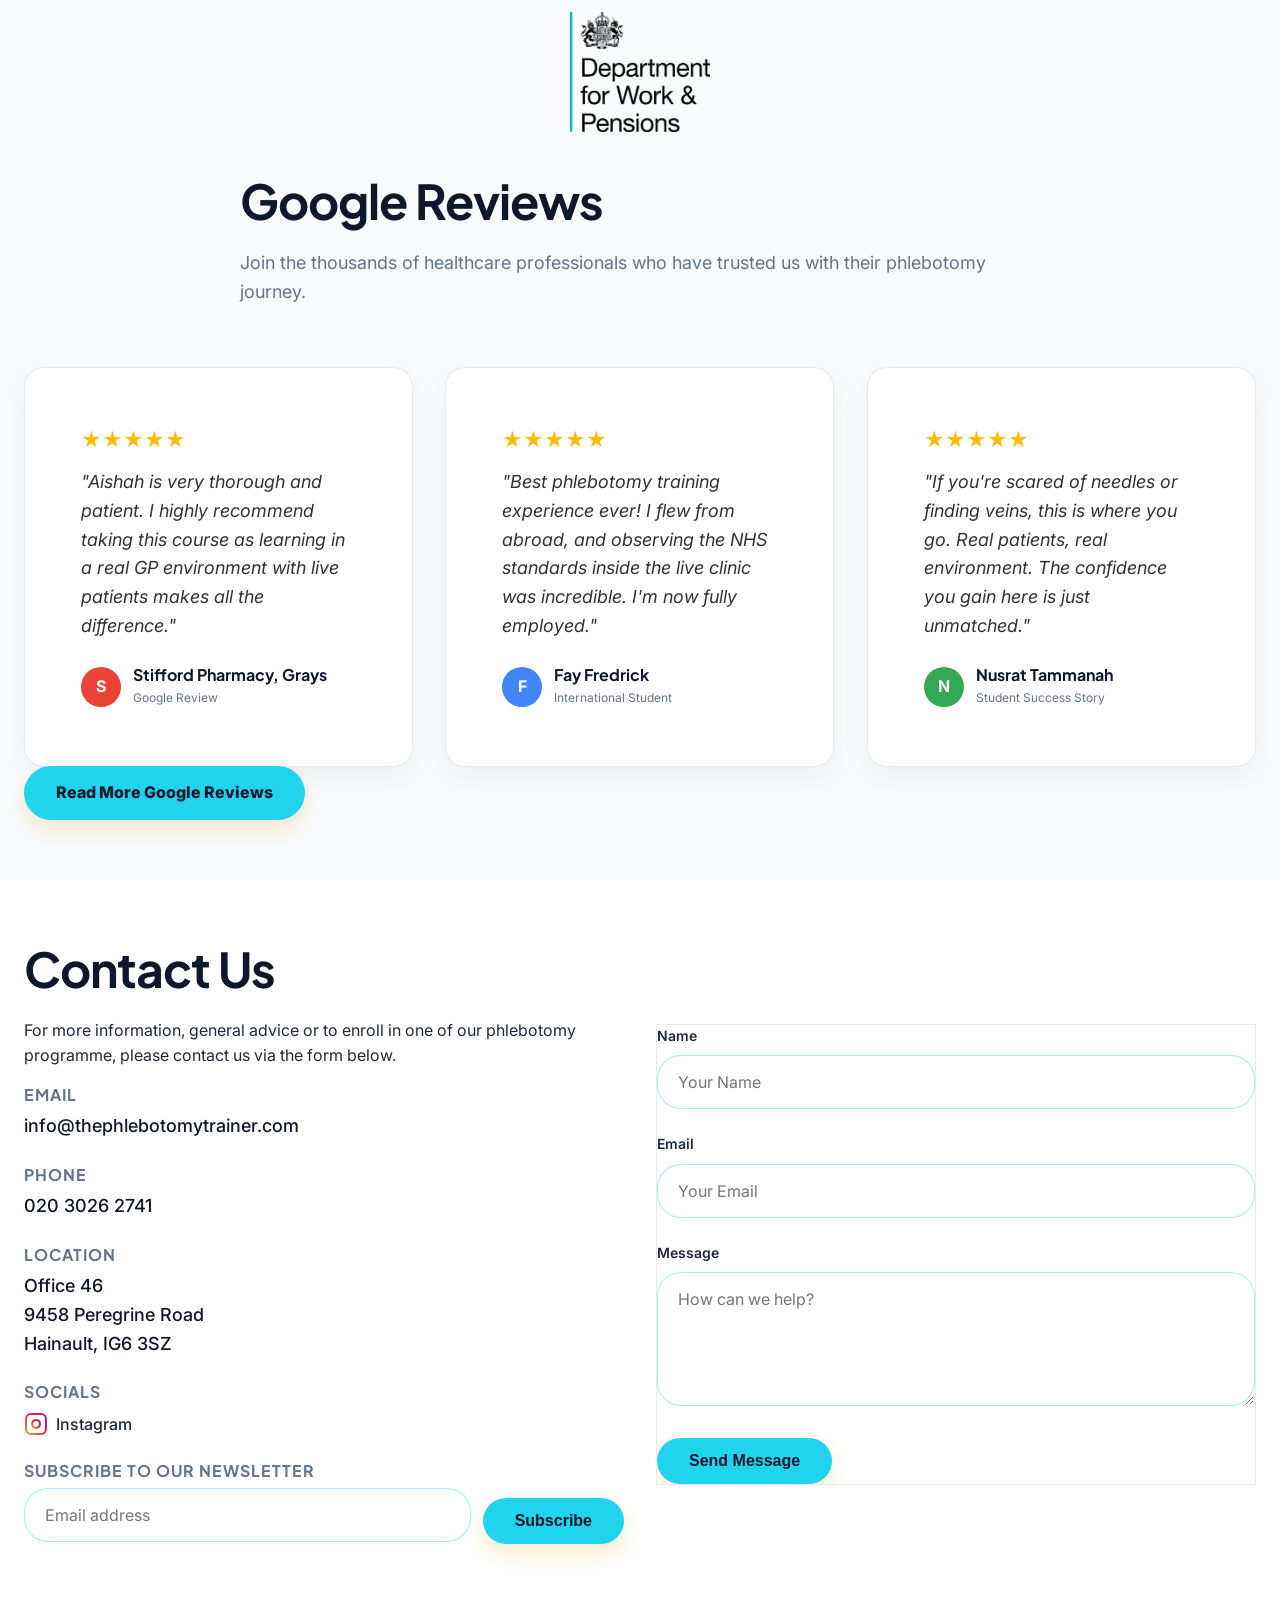
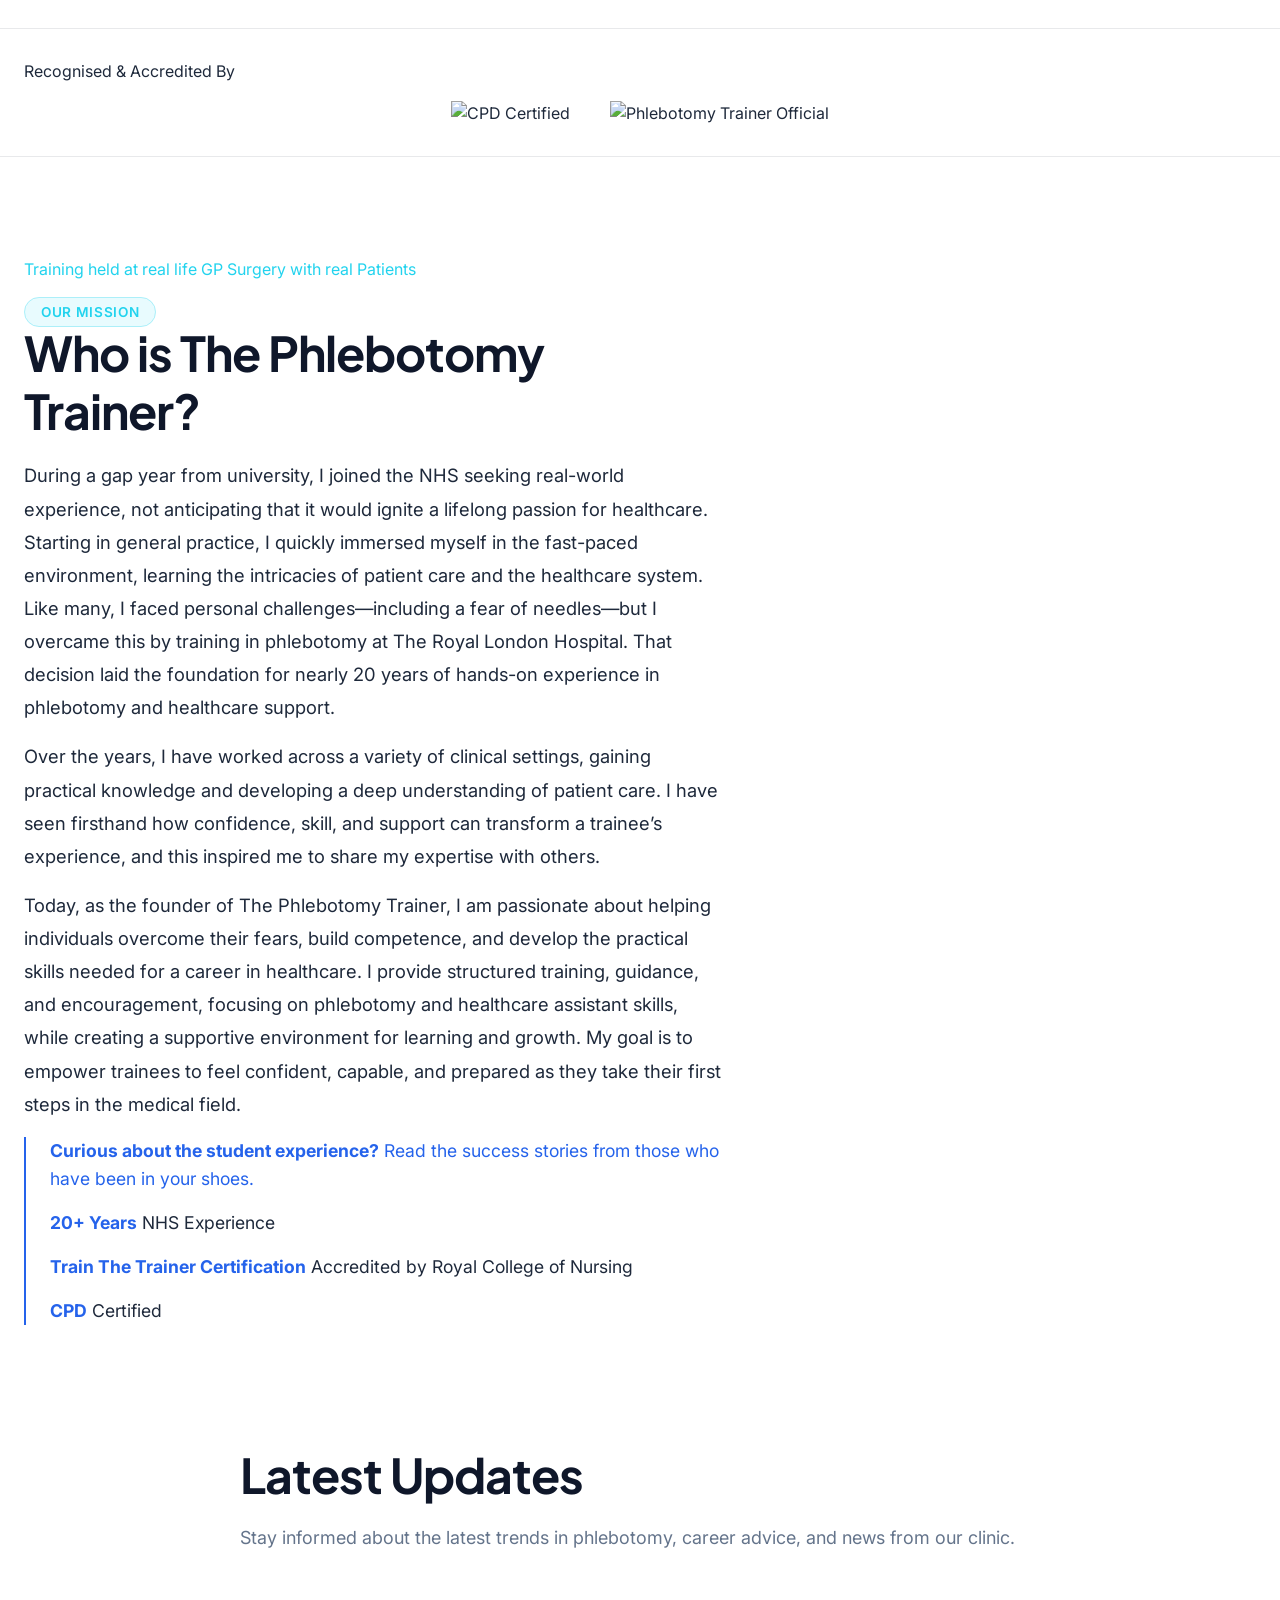
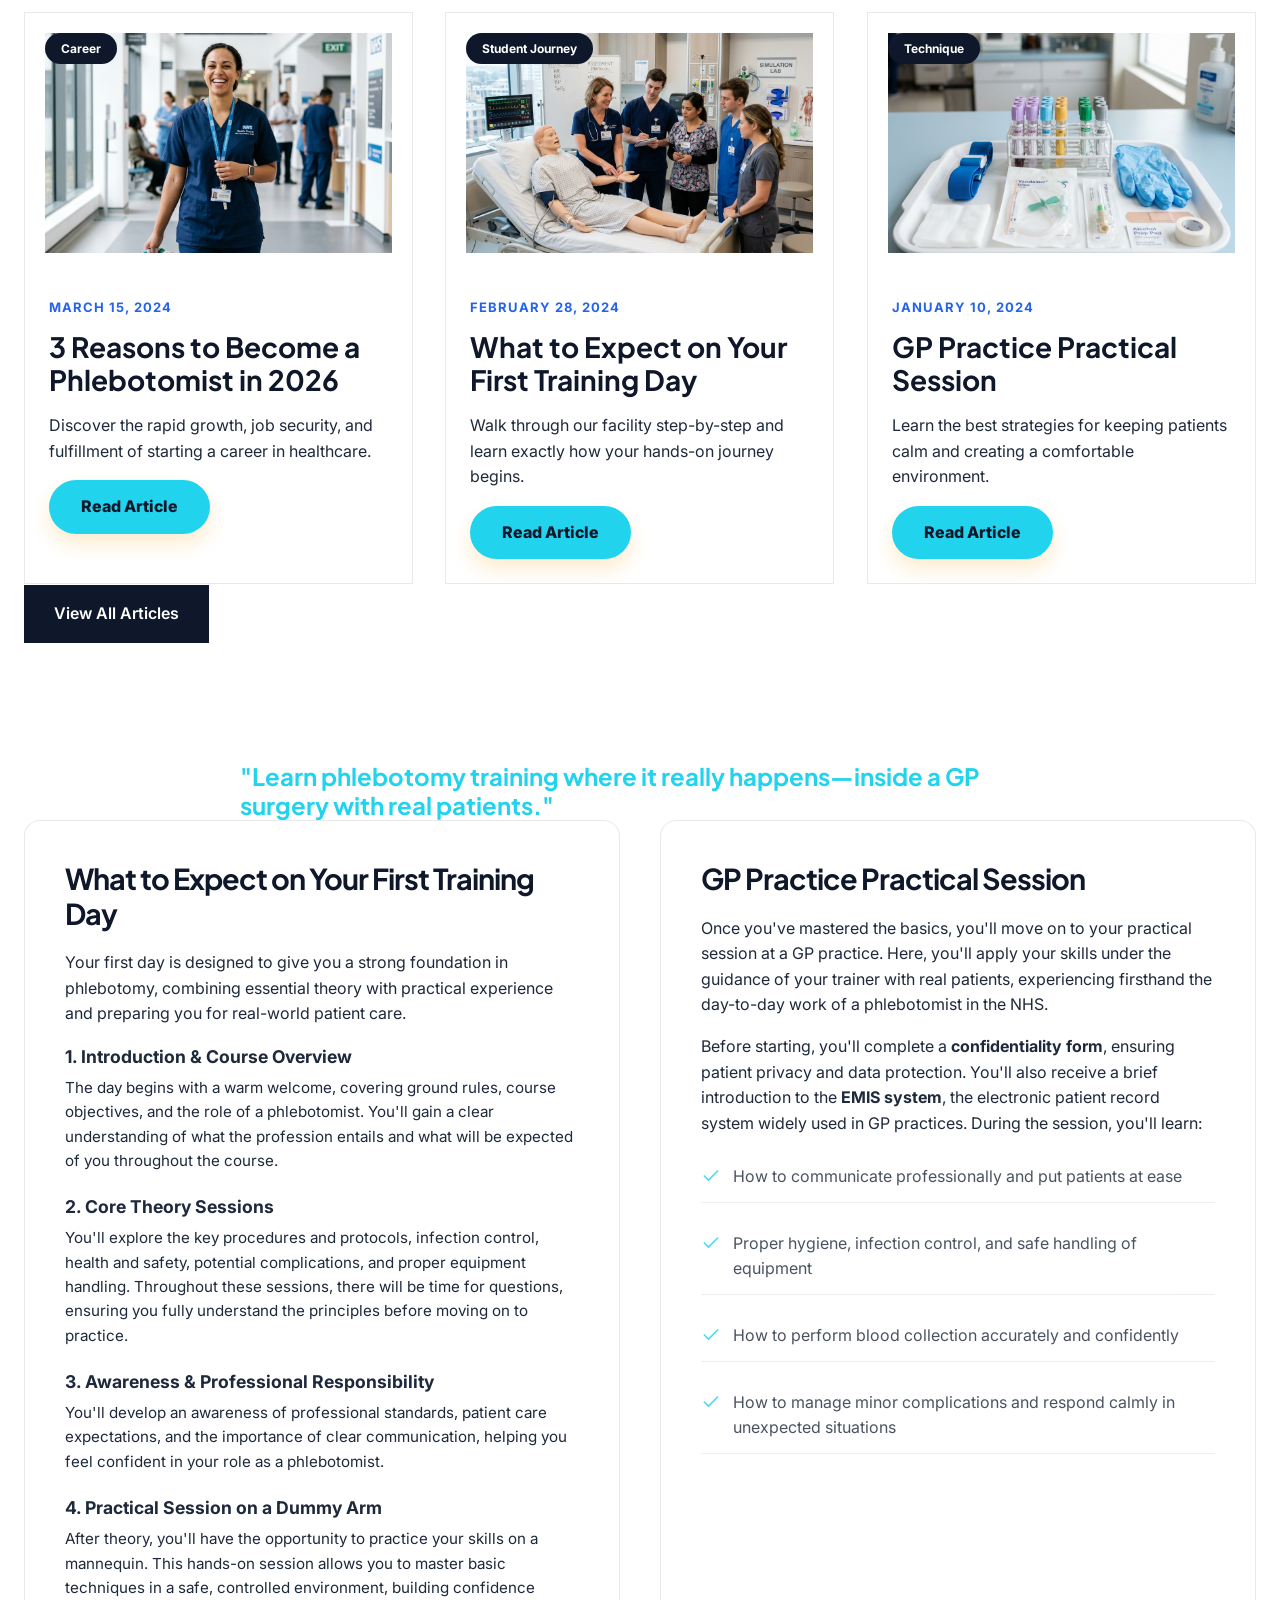
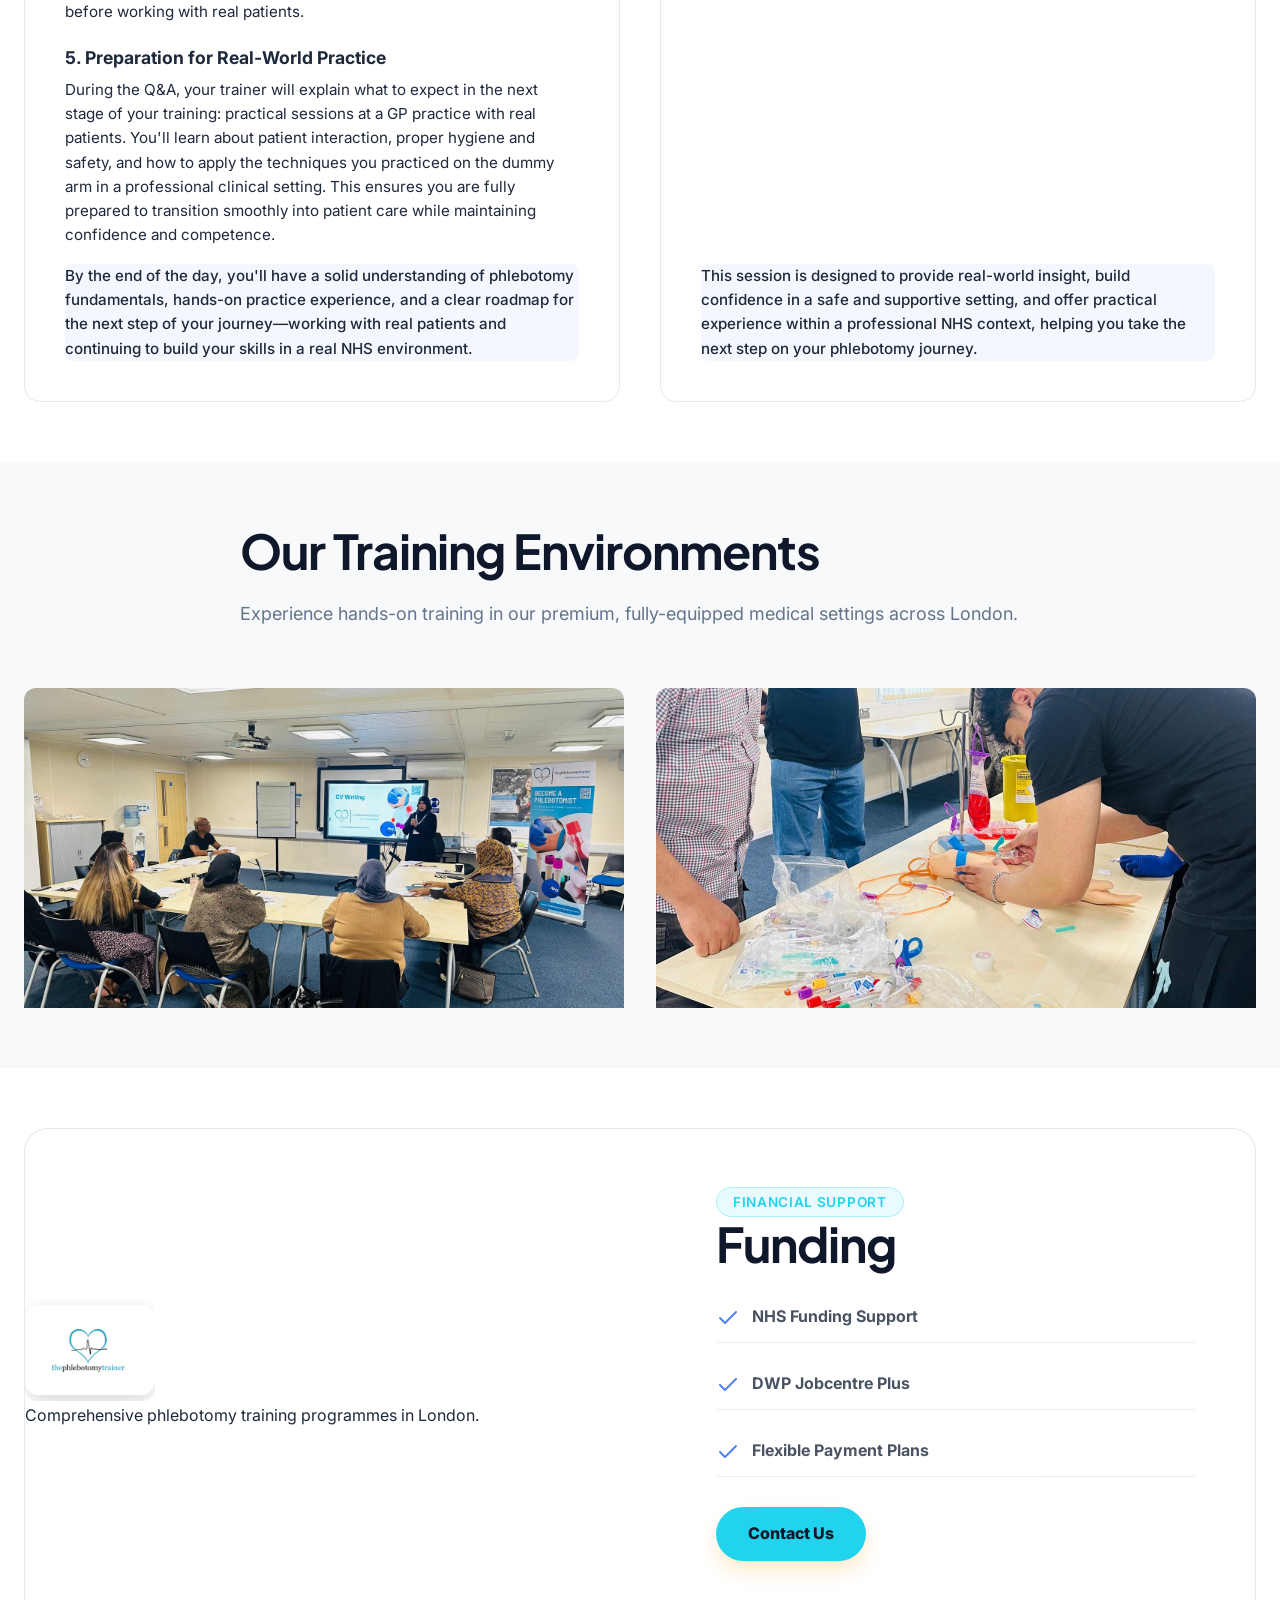
==== commit cff84f78: "feat: Add AI generated images and implement Lenis smooth scrolling" ====
--- a/index.html
+++ b/index.html
@@ -352,25 +352,29 @@
                     </div>
                 
                     <div class="grid grid-2" style="gap: 16px;">
-                        <div class="card glass-panel fade-in delay-1" style="background: rgba(30, 41, 59, 0.7); border-color: rgba(34, 211, 238, 0.2);">
+                        <div class="card glass-panel fade-in delay-1" style="background: rgba(30, 41, 59, 0.7); border-color: rgba(34, 211, 238, 0.2); padding: 0; overflow: hidden;">
+                            <img src="assets/real_patient_interaction_1778433810293.png" alt="Real Patient Interaction" style="width: 100%; height: 180px; object-fit: cover; display: block; border-bottom: 1px solid rgba(34, 211, 238, 0.2);">
                             <div class="card-content" style="padding: 24px;">
                                 <h3 class="text-white" style="font-size: 1.1rem; color: #FFFFFF !important;">Real Patient Interaction</h3>
                                 <p class="opacity-80" style="color: #cbd5e1; font-size: 0.9rem;">Observe and practise phlebotomy techniques in a live clinical environment under the direct guidance of experienced healthcare professionals.</p>
                             </div>
                         </div>
-                        <div class="card glass-panel fade-in delay-1" style="background: rgba(30, 41, 59, 0.7); border-color: rgba(34, 211, 238, 0.2);">
+                        <div class="card glass-panel fade-in delay-1" style="background: rgba(30, 41, 59, 0.7); border-color: rgba(34, 211, 238, 0.2); padding: 0; overflow: hidden;">
+                            <img src="assets/hands_on_care_1778434179682.png" alt="Hands-On Patient Care" style="width: 100%; height: 180px; object-fit: cover; display: block; border-bottom: 1px solid rgba(34, 211, 238, 0.2);">
                             <div class="card-content" style="padding: 24px;">
                                 <h3 class="text-white" style="font-size: 1.1rem; color: #FFFFFF !important;">Hands-On Patient Care</h3>
                                 <p class="opacity-80" style="color: #cbd5e1; font-size: 0.9rem;">Engage with patients and perform blood draws under supervision in a real clinical setting, gaining hands-on experience and building confidence for real-world practice.</p>
                             </div>
                         </div>
-                        <div class="card glass-panel fade-in delay-2" style="background: rgba(30, 41, 59, 0.7); border-color: rgba(34, 211, 238, 0.2);">
+                        <div class="card glass-panel fade-in delay-2" style="background: rgba(30, 41, 59, 0.7); border-color: rgba(34, 211, 238, 0.2); padding: 0; overflow: hidden;">
+                            <img src="assets/clinical_system_emis_1778434269798.png" alt="Clinical System (EMIS)" style="width: 100%; height: 180px; object-fit: cover; display: block; border-bottom: 1px solid rgba(34, 211, 238, 0.2);">
                             <div class="card-content" style="padding: 24px;">
                                 <h3 class="text-white" style="font-size: 1.1rem; color: #FFFFFF !important;">Clinical System (EMIS)</h3>
                                 <p class="opacity-80" style="color: #cbd5e1; font-size: 0.9rem;">Experience EMIS, the UK’s leading GP system, observing electronic records, blood sample processing, and labelling.</p>
                             </div>
                         </div>
-                        <div class="card glass-panel fade-in delay-2" style="background: rgba(30, 41, 59, 0.7); border-color: rgba(34, 211, 238, 0.2);">
+                        <div class="card glass-panel fade-in delay-2" style="background: rgba(30, 41, 59, 0.7); border-color: rgba(34, 211, 238, 0.2); padding: 0; overflow: hidden;">
+                            <img src="assets/work_experience_1778434426315.png" alt="Work Experience" style="width: 100%; height: 180px; object-fit: cover; display: block; border-bottom: 1px solid rgba(34, 211, 238, 0.2);">
                             <div class="card-content" style="padding: 24px;">
                                 <h3 class="text-white" style="font-size: 1.1rem; color: #FFFFFF !important;">Work Experience</h3>
                                 <p class="opacity-80" style="color: #cbd5e1; font-size: 0.9rem;">Gain valuable experience via our program in a London based GP surgery and enhance your CV and job prospects</p>
@@ -1080,7 +1084,44 @@
       var AUTOHIDE = Boolean(0);
     </script>
     <script defer src="https://sibforms.com/forms/end-form/build/main.js"></script>
+
+    <!-- Lenis Smooth Scroll -->
+    <script src="https://cdn.jsdelivr.net/gh/studio-freight/lenis@1.0.19/bundled/lenis.min.js"></script>
+    <script>
+        const lenis = new Lenis({
+            duration: 1.2,
+            easing: (t) => Math.min(1, 1.001 - Math.pow(2, -10 * t)),
+            direction: 'vertical',
+            gestureDirection: 'vertical',
+            smooth: true,
+            mouseMultiplier: 1,
+            smoothTouch: false,
+            touchMultiplier: 2,
+            infinite: false,
+        })
+
+        function raf(time) {
+            lenis.raf(time)
+            requestAnimationFrame(raf)
+        }
+
+        requestAnimationFrame(raf)
+
+        // Make sure anchor links work with Lenis
+        document.querySelectorAll('a[href^="#"]').forEach(anchor => {
+            anchor.addEventListener('click', function (e) {
+                const href = this.getAttribute('href');
+                if (href === '#' || href === '#home') return;
+                e.preventDefault();
+                const target = document.querySelector(href);
+                if (target) {
+                    lenis.scrollTo(target, { offset: -80 });
+                }
+            });
+        });
+    </script>
 </body>
+
 </html>
 
 
--- a/style.css
+++ b/style.css
@@ -57,9 +57,9 @@
 }
 
 html {
-    scroll-behavior: smooth;
+    /* scroll-behavior: smooth; */
     scroll-padding-top: 80px;
-    overflow-x: hidden;
+    /* overflow-x: hidden; */
 }
 
 body {
@@ -2407,6 +2407,225 @@
     background: radial-gradient(circle at 20% 30%, rgba(0, 229, 255, 0.15) 0%, transparent 50%),
                 radial-gradient(circle at 80% 70%, rgba(37, 99, 235, 0.1) 0%, transparent 50%);
     pointer-events: none;
+}
+
+.hero-title {
+    color: #FFFFFF !important;
+    text-shadow: 0 0 20px rgba(0, 229, 255, 0.2);
+}
+
+.hero-subtitle {
+    color: #E2E8F0 !important;
+    max-width: 600px;
+}
+
+.badge {
+    background: rgba(34, 211, 238, 0.1);
+    color: var(--cyan-electric);
+    border: 1px solid rgba(34, 211, 238, 0.3);
+    padding: 6px 16px;
+    border-radius: 99px;
+    font-size: 0.85rem;
+    font-weight: 600;
+    text-transform: uppercase;
+    letter-spacing: 0.05em;
+}
+
+/* --- RESTORATION: SECTIONS --- */
+section {
+    position: relative;
+    z-index: 1;
+}
+
+.bg-carbon {
+    background-color: #050A18 !important;
+}
+
+/* --- RESTORATION: MODAL & FAB --- */
+.modal-overlay {
+    position: fixed;
+    top: 0;
+    left: 0;
+    width: 100%;
+    height: 100%;
+    background: rgba(5, 10, 24, 0.95);
+    -webkit-backdrop-filter: blur(12px);
+    backdrop-filter: blur(12px);
+    z-index: 10000;
+    display: none;
+    justify-content: center;
+    align-items: center;
+    opacity: 0;
+    transition: opacity 0.4s ease;
+}
+
+.modal-overlay.active {
+    display: flex;
+    opacity: 1;
+}
+
+.modal-container {
+    background: #0A0F1E;
+    border: 1px solid rgba(34, 211, 238, 0.25);
+    border-radius: 24px;
+    width: 92%;
+    max-width: 650px;
+    max-height: 90vh;
+    overflow-y: auto;
+    position: relative;
+    z-index: 10001;
+    color: #F1F5F9;
+    box-shadow: 0 32px 64px rgba(0, 0, 0, 0.6);
+    transform: translateY(20px);
+    transition: transform 0.4s ease;
+}
+
+.modal-overlay.active .modal-container {
+    transform: translateY(0);
+}
+
+.modal-header {
+    background: rgba(15, 23, 42, 0.95) !important;
+    border-bottom: 1px solid rgba(34, 211, 238, 0.15) !important;
+    padding: 24px 32px !important;
+    -webkit-backdrop-filter: blur(10px);
+    backdrop-filter: blur(10px);
+    position: sticky;
+    top: 0;
+    z-index: 10;
+}
+
+.modal-header h3 {
+    color: #FFFFFF !important;
+    margin: 0;
+}
+
+.modal-body {
+    padding: 32px !important;
+    color: #CBD5E1 !important;
+    line-height: 1.8 !important;
+}
+
+.modal-body h3, .modal-body strong {
+    color: #FFFFFF !important;
+}
+
+.modal-body a {
+    color: var(--cyan-electric) !important;
+    text-decoration: underline;
+}
+
+.fab-whatsapp {
+    position: fixed;
+    bottom: 30px;
+    right: 30px;
+    background: #25D366;
+    color: white;
+    width: 60px;
+    height: 60px;
+    border-radius: 50%;
+    display: flex;
+    justify-content: center;
+    align-items: center;
+    z-index: 9999;
+    box-shadow: 0 10px 30px rgba(37, 211, 102, 0.4);
+}
+
+
+.reg-modal-container .modal-header { background: transparent; backdrop-filter: none; border-bottom: 1px solid rgba(34, 211, 238, 0.12); }
+
+.reg-modal-container .modal-header h3 {
+    margin: 0;
+    font-size: 1.5rem;
+    color: var(--carbon-base);
+}
+
+.modal-close {
+    background: none;
+    border: none;
+    font-size: 32px;
+    color: var(--text-muted);
+    cursor: pointer;
+    line-height: 1;
+}
+
+.modal-body {
+    padding: 32px;
+    color: var(--charcoal-deep);
+}
+
+/* --- WHATSAPP FAB --- */
+.fab-whatsapp {
+    position: fixed;
+    bottom: 30px;
+    right: 30px;
+    width: 60px;
+    height: 60px;
+    background-color: #25D366;
+    color: white;
+    border-radius: 50%;
+    display: flex;
+    justify-content: center;
+    align-items: center;
+    box-shadow: 0 10px 25px rgba(37, 211, 102, 0.3);
+    z-index: 9999;
+    transition: transform 0.3s cubic-bezier(0.175, 0.885, 0.32, 1.275);
+}
+
+.fab-whatsapp:hover {
+    transform: scale(1.1) rotate(5deg);
+}
+
+/* --- FORM STATUS --- */
+#contact-status, .form-status {
+    padding: 15px;
+    border-radius: 12px;
+    margin-top: 20px;
+    font-weight: 600;
+    text-align: center;
+    display: none;
+}
+
+.form-status {
+    font-size: 0.9rem;
+}
+
+/* --- RESTORATION: ANIMATIONS & VISIBILITY --- */
+.fade-in {
+    opacity: 0;
+    transition: opacity 0.8s cubic-bezier(0.16, 1, 0.3, 1), transform 0.8s cubic-bezier(0.16, 1, 0.3, 1);
+    transform: translateY(30px);
+    will-change: opacity, transform;
+}
+
+.fade-in.appear {
+    opacity: 1 !important;
+    transform: translateY(0) !important;
+}
+
+.delay-1 { transition-delay: 0.2s; }
+.delay-2 { transition-delay: 0.4s; }
+.delay-3 { transition-delay: 0.6s; }
+
+/* --- RESTORATION: HERO & DARK THEME REFINEMENT --- */
+.hero {
+    background: #050A18 !important; /* Original Carbon Dark */
+    position: relative;
+    padding: 160px 0 100px;
+    overflow: hidden;
+    color: white;
+}
+
+.hero::before {
+    content: '';
+    position: absolute;
+    top: 0;
+    left: 0;
+    width: 100%;
+    height: 100%;
+    background: radial-gradient(circle at 20% 30%, rgba(0, 229, 255, 0.15) 0%, transparent 50%),
+                radial-gradient(circle at 80% 70%, rgba(37, 99, 235, 0.1) 0%, transparent 50%);
+    pointer-events: none;
     display: flex;
     align-items: flex-start;
     justify-content: space-between;
@@ -3155,7 +3374,7 @@
 
 .container {
     max-width: 100%;
-    overflow-x: hidden;
+    /* overflow-x: hidden; */
     padding-left: clamp(15px, 4vw, 24px);
     padding-right: clamp(15px, 4vw, 24px);
     box-sizing: border-box;
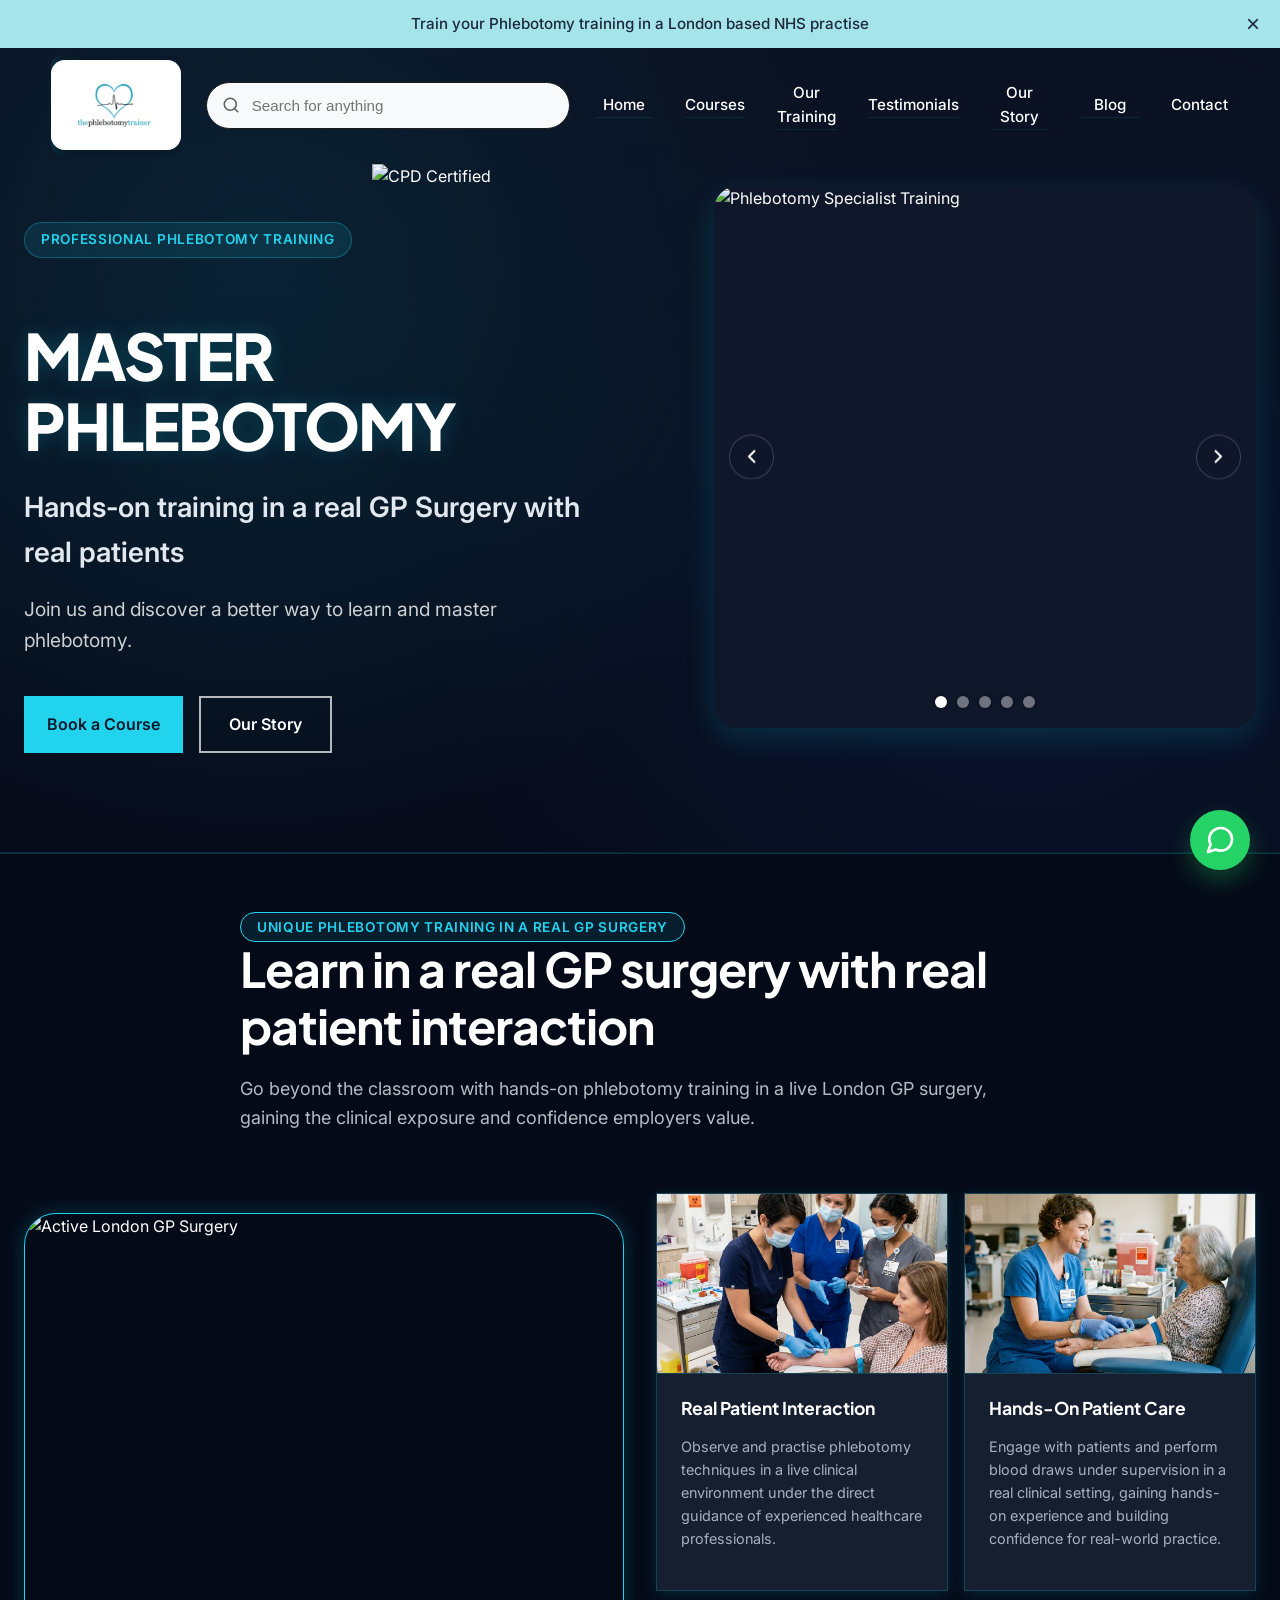
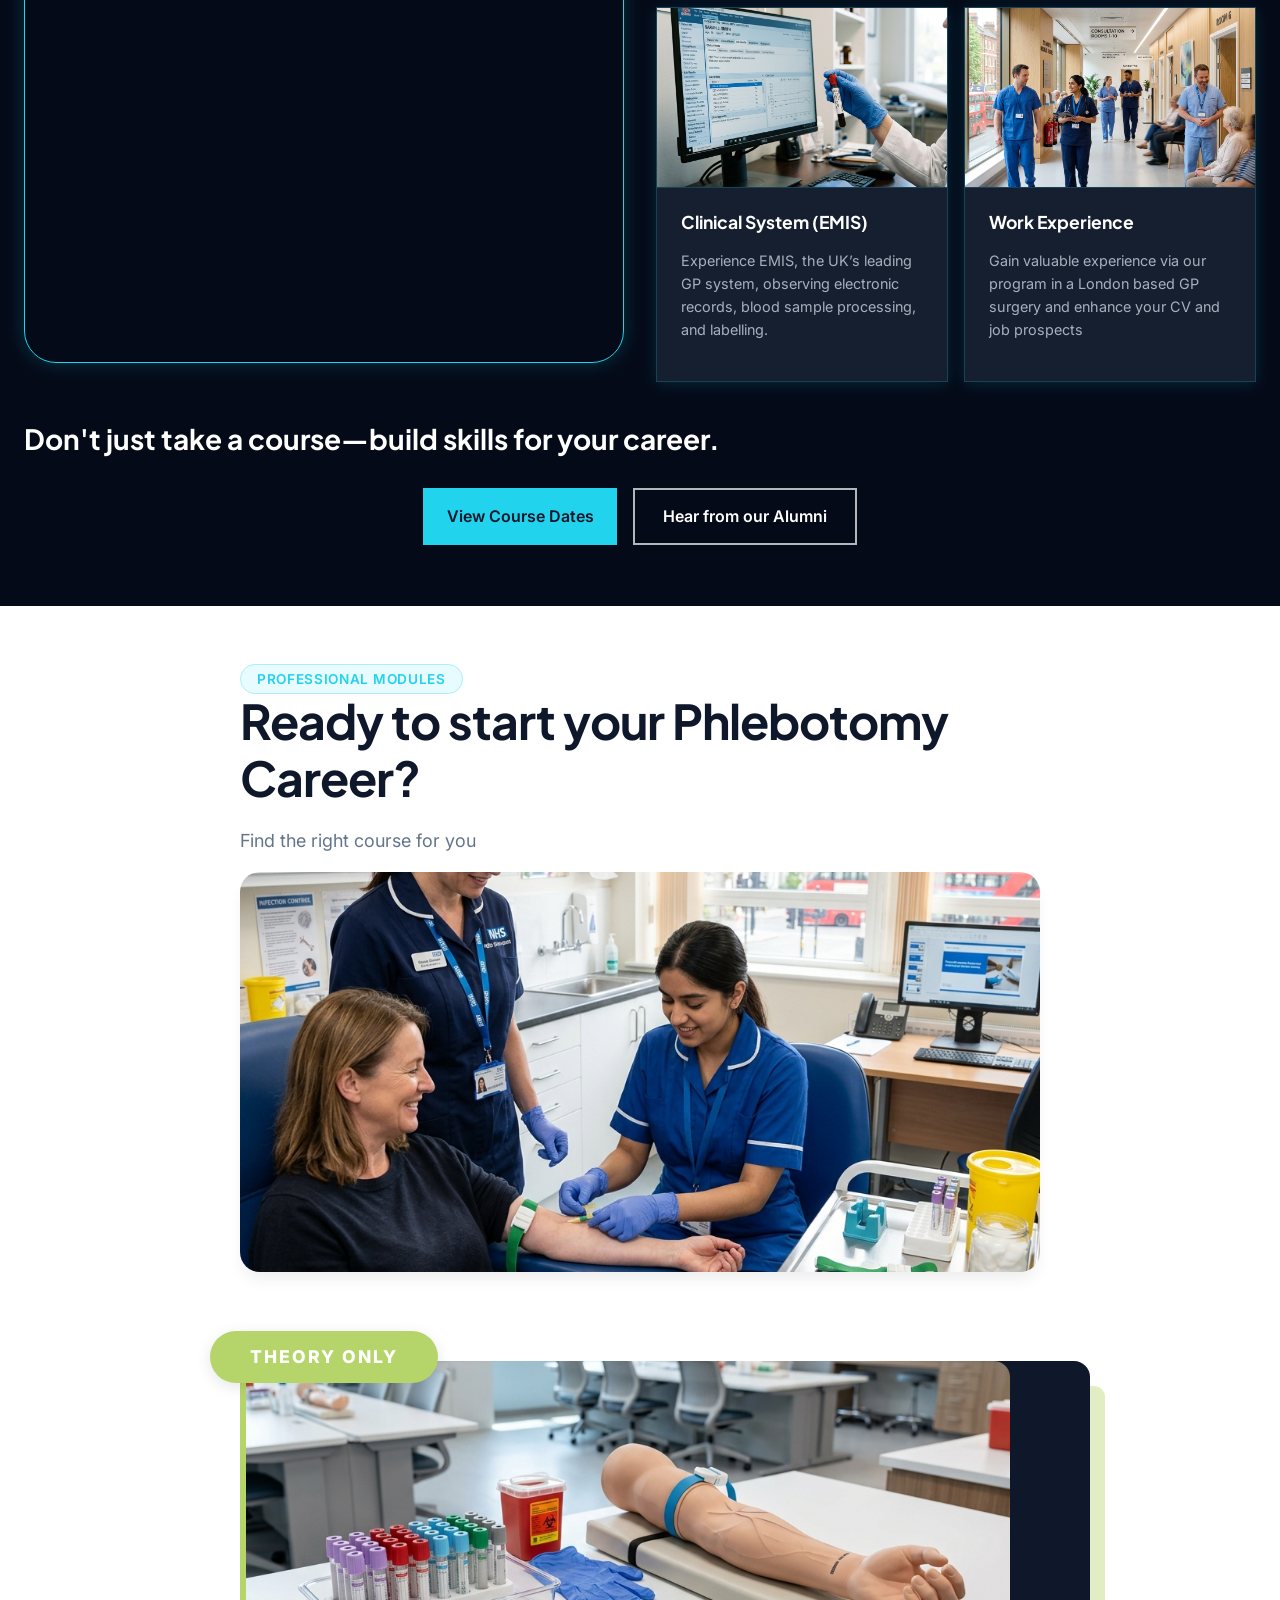
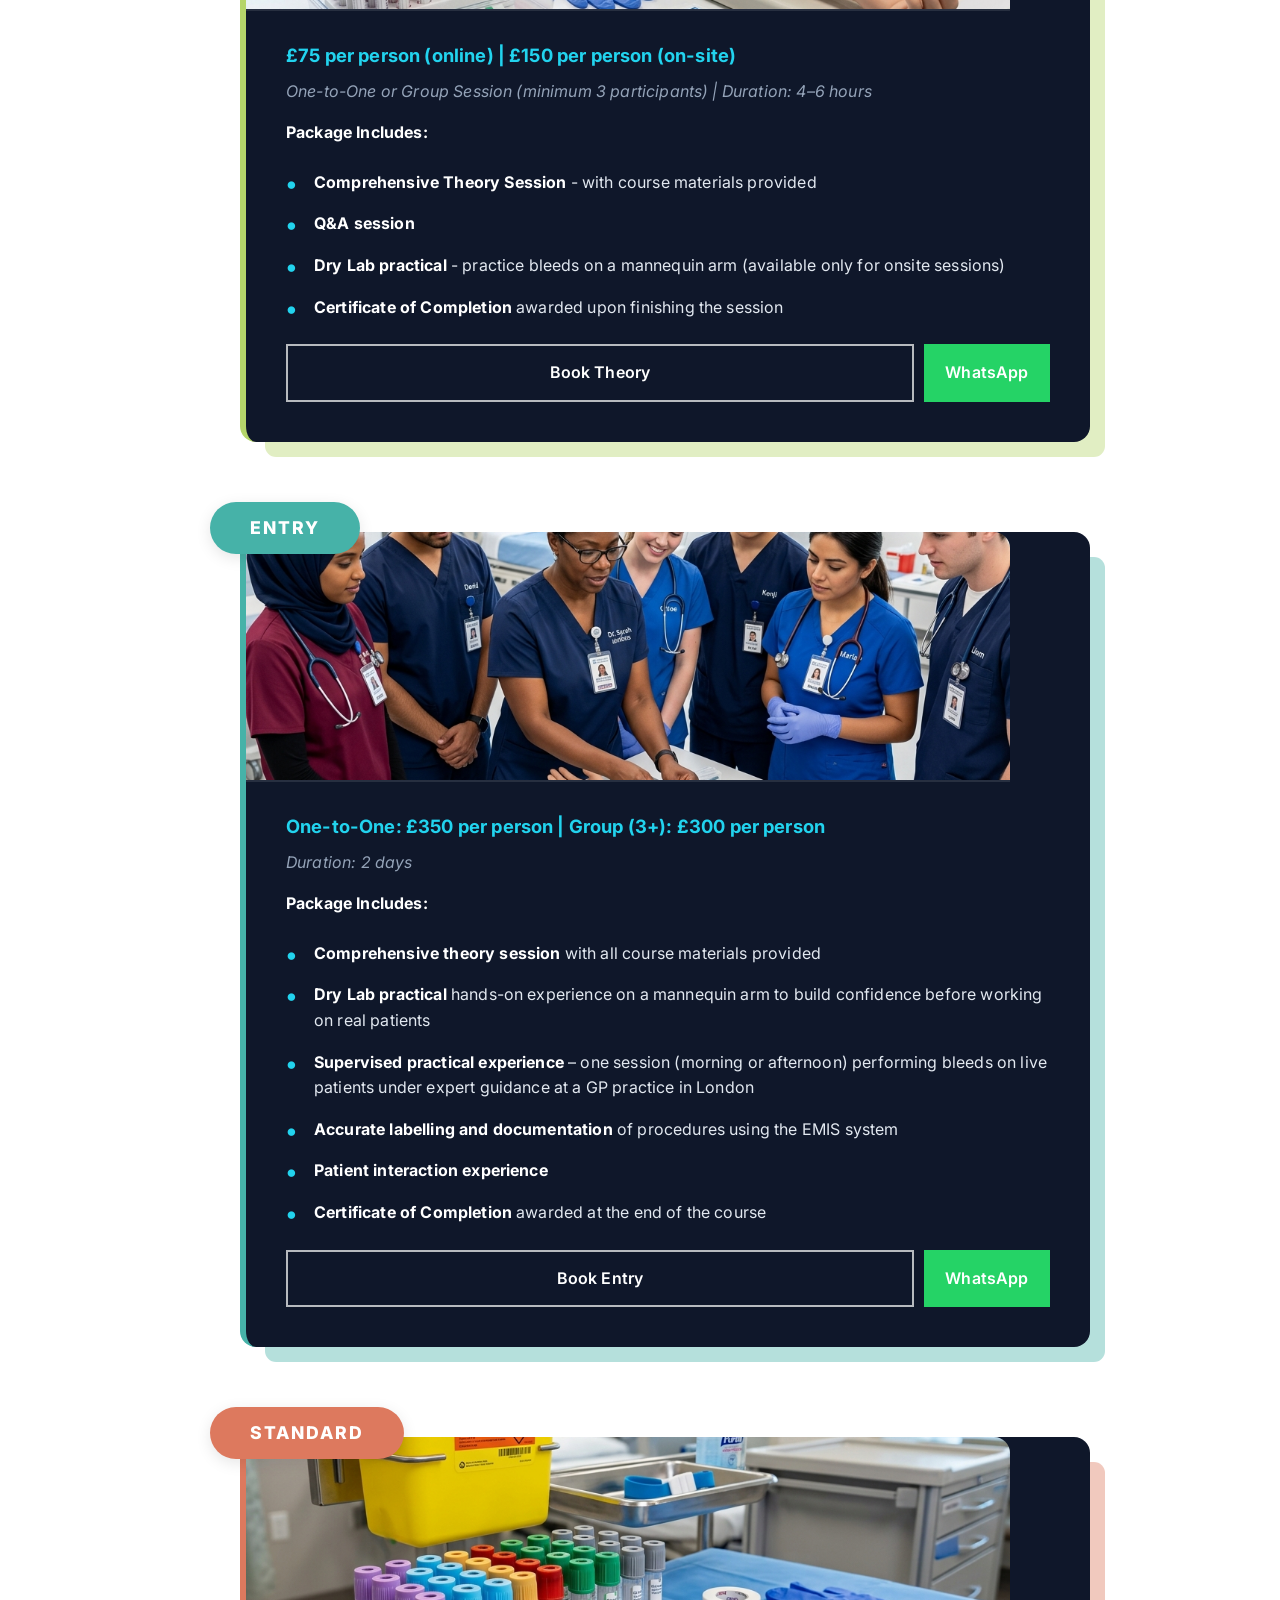
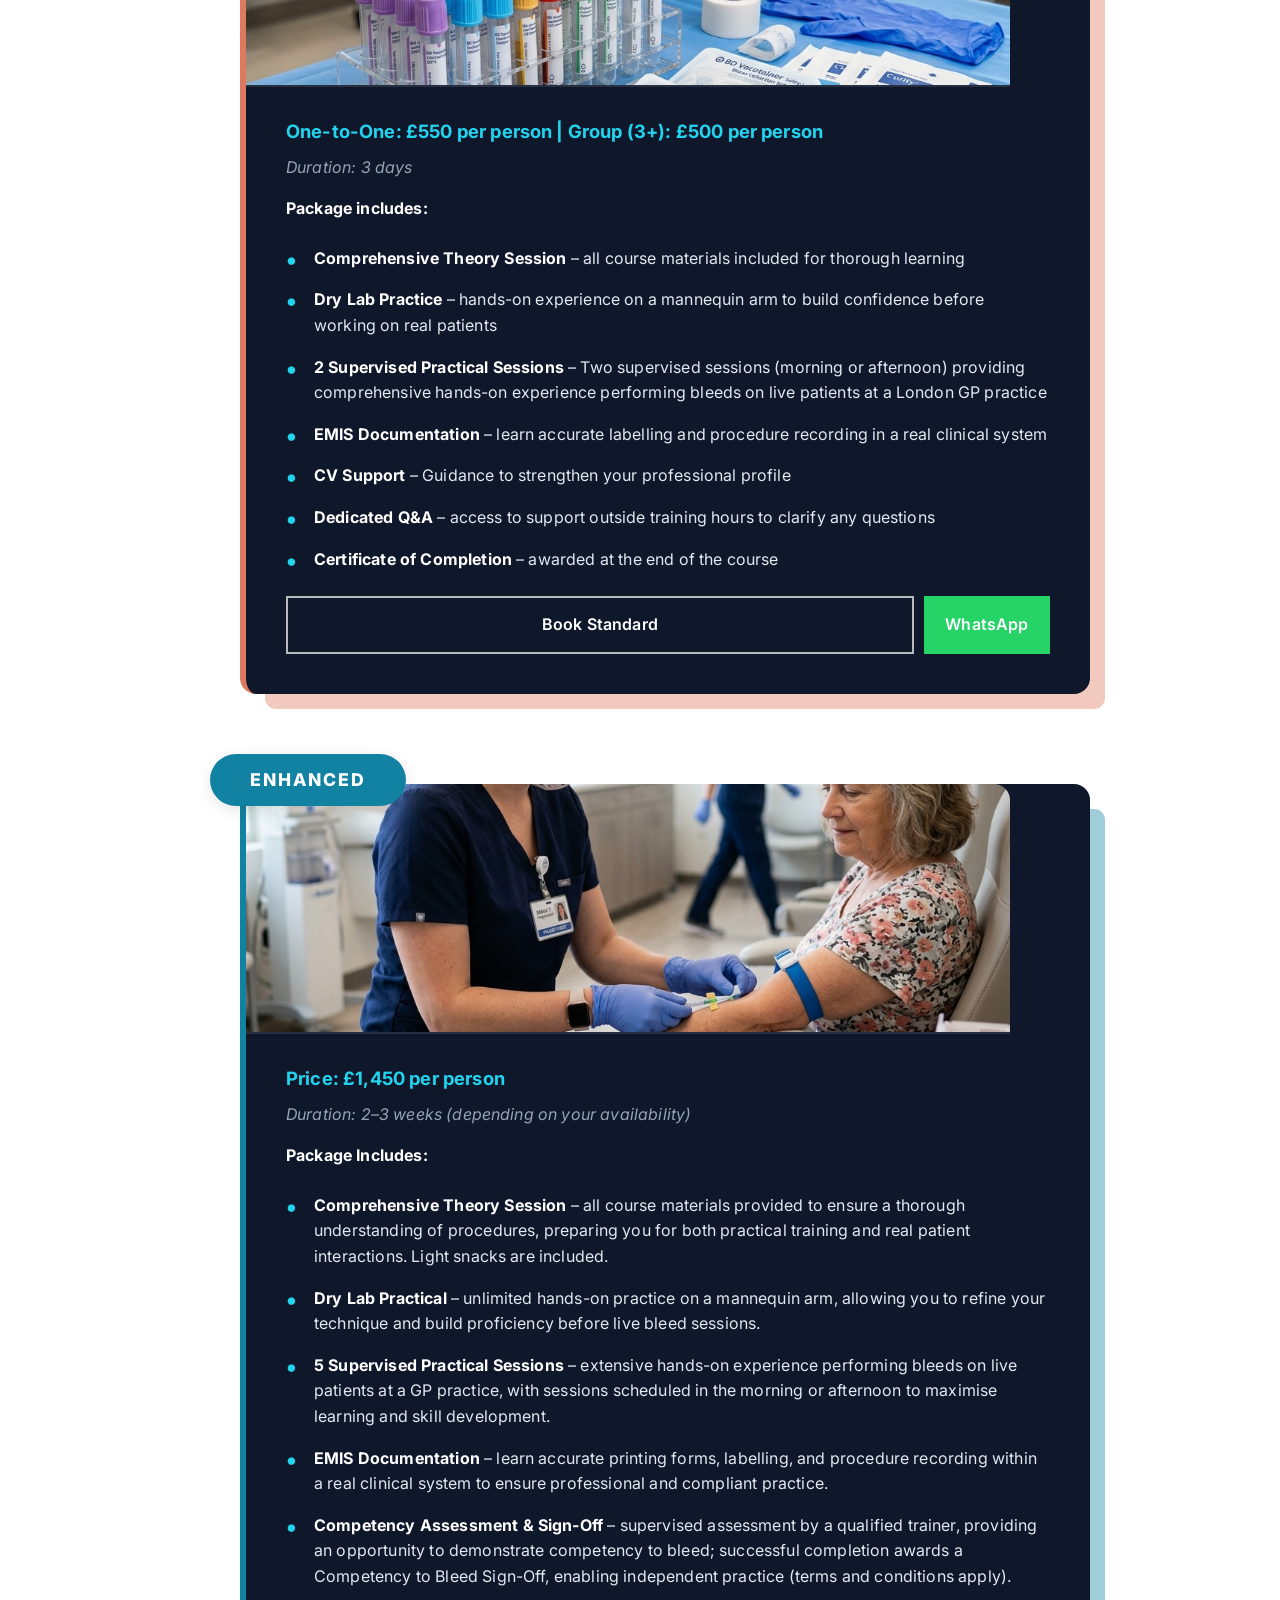
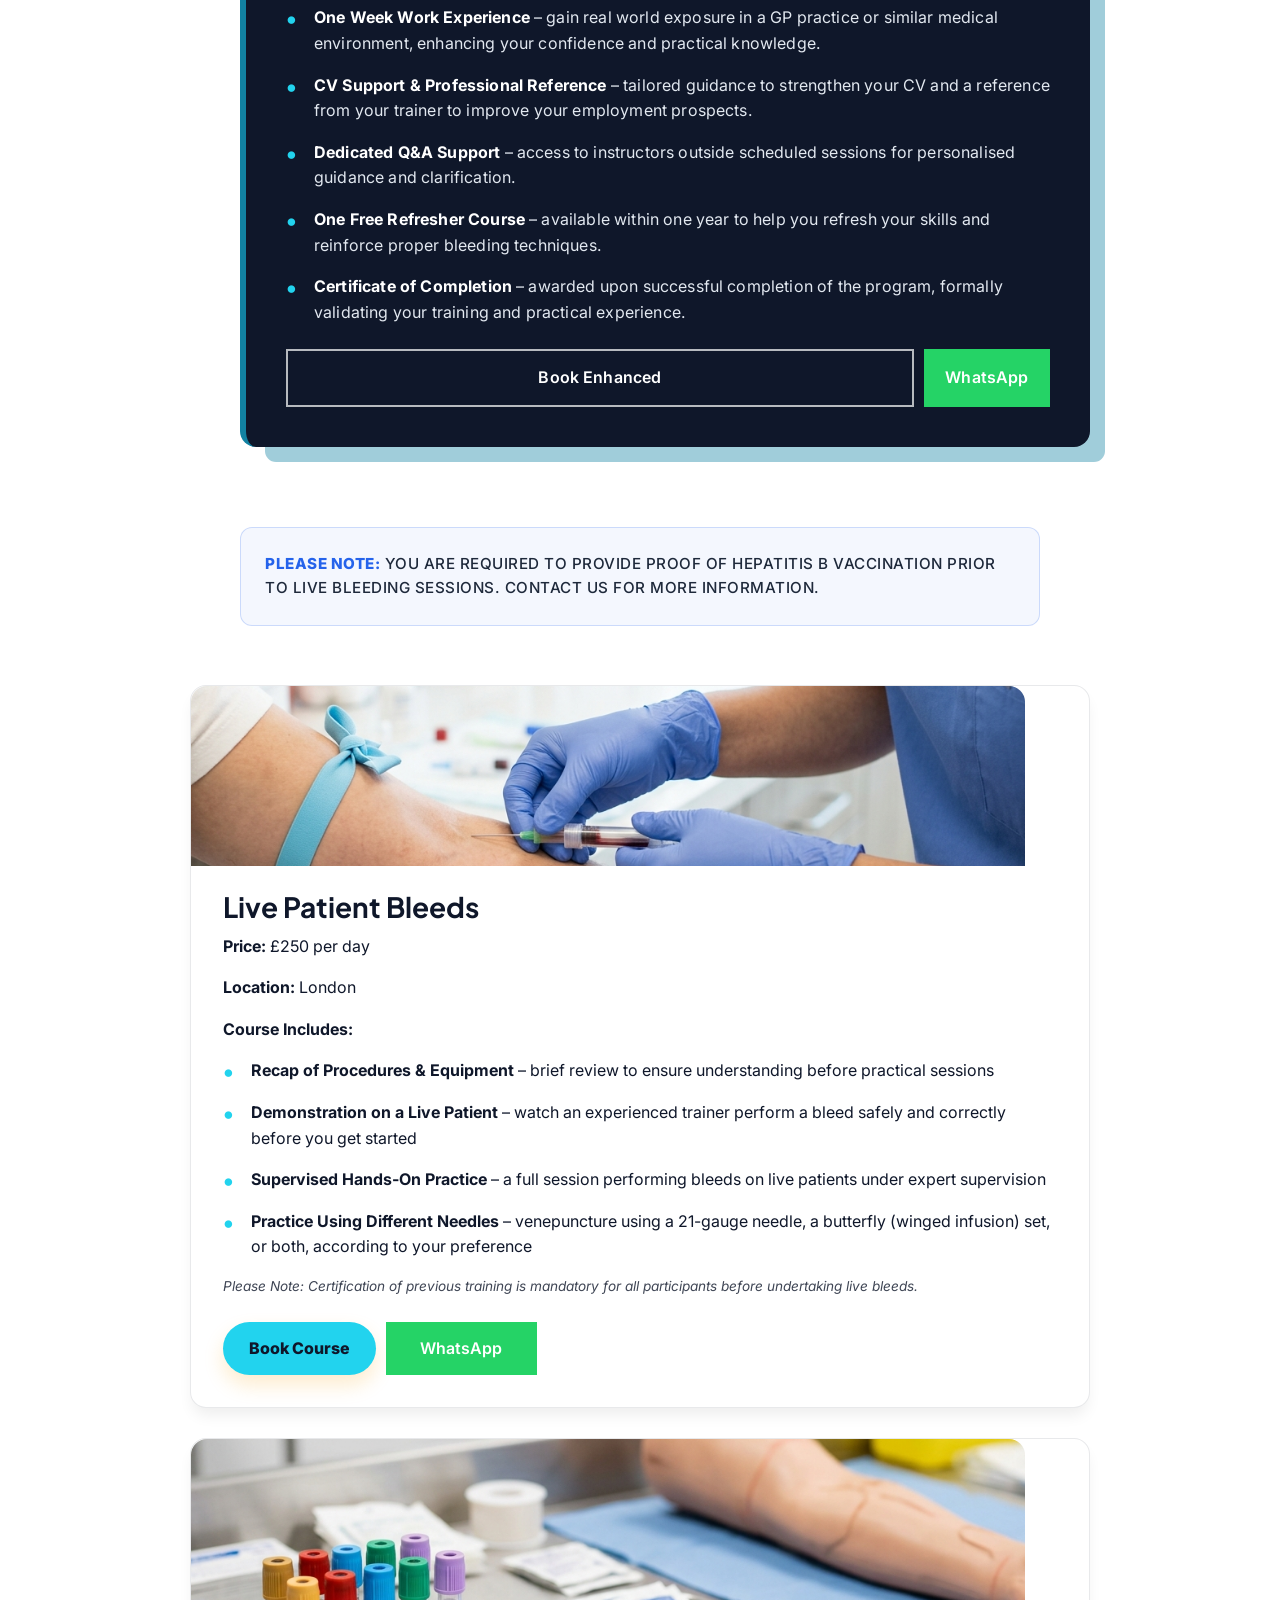
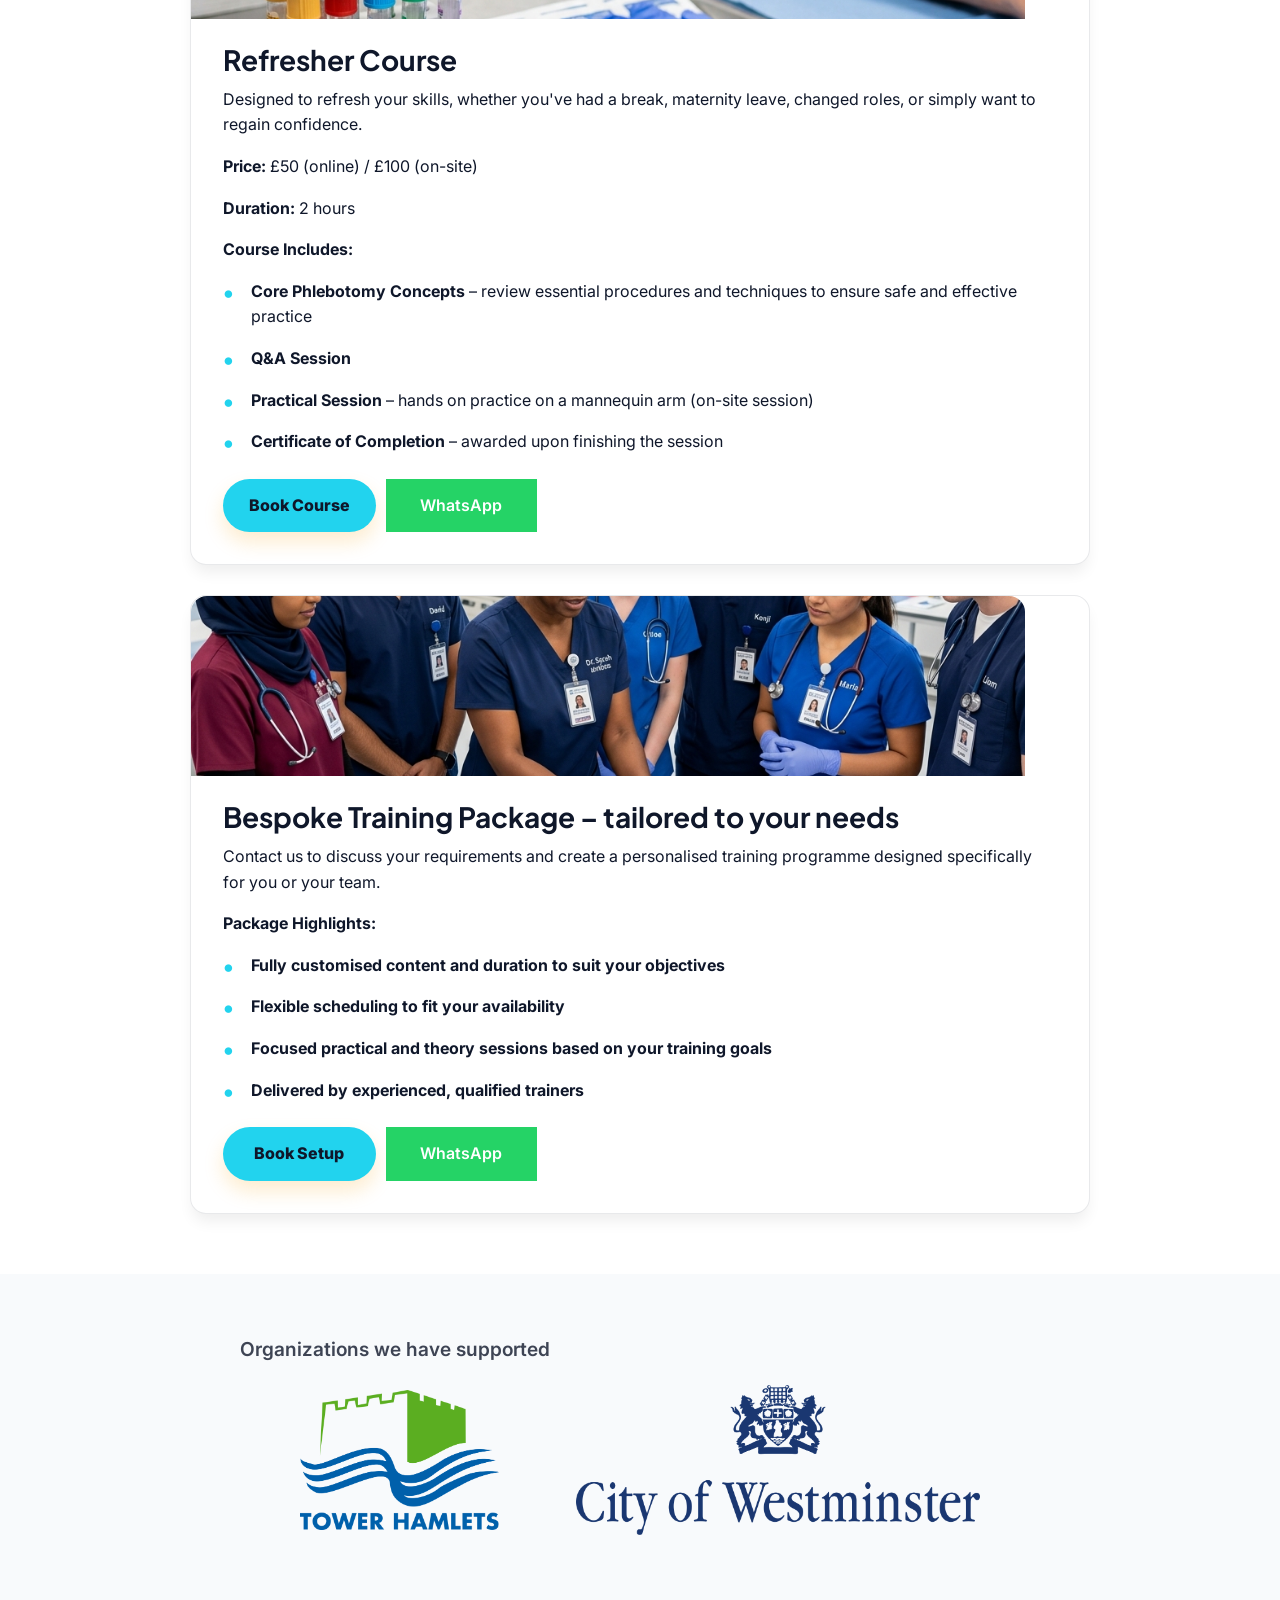
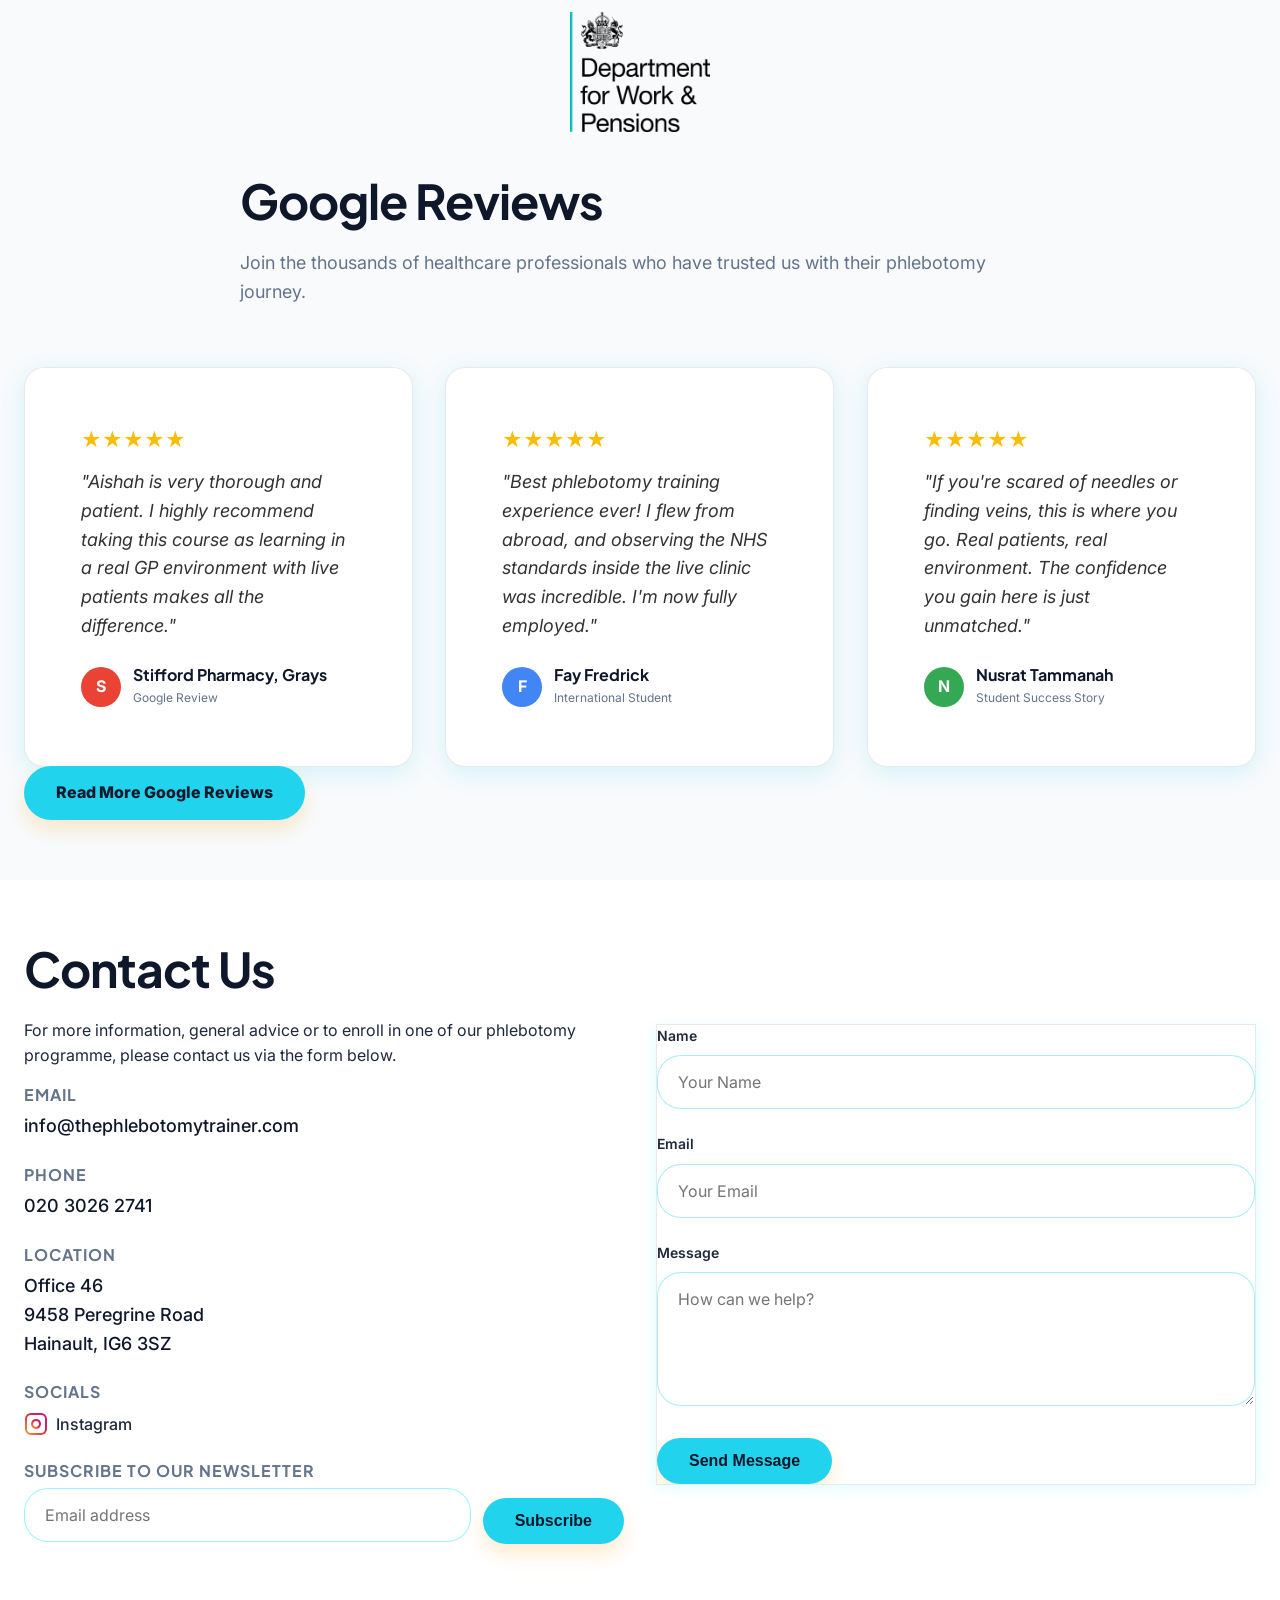
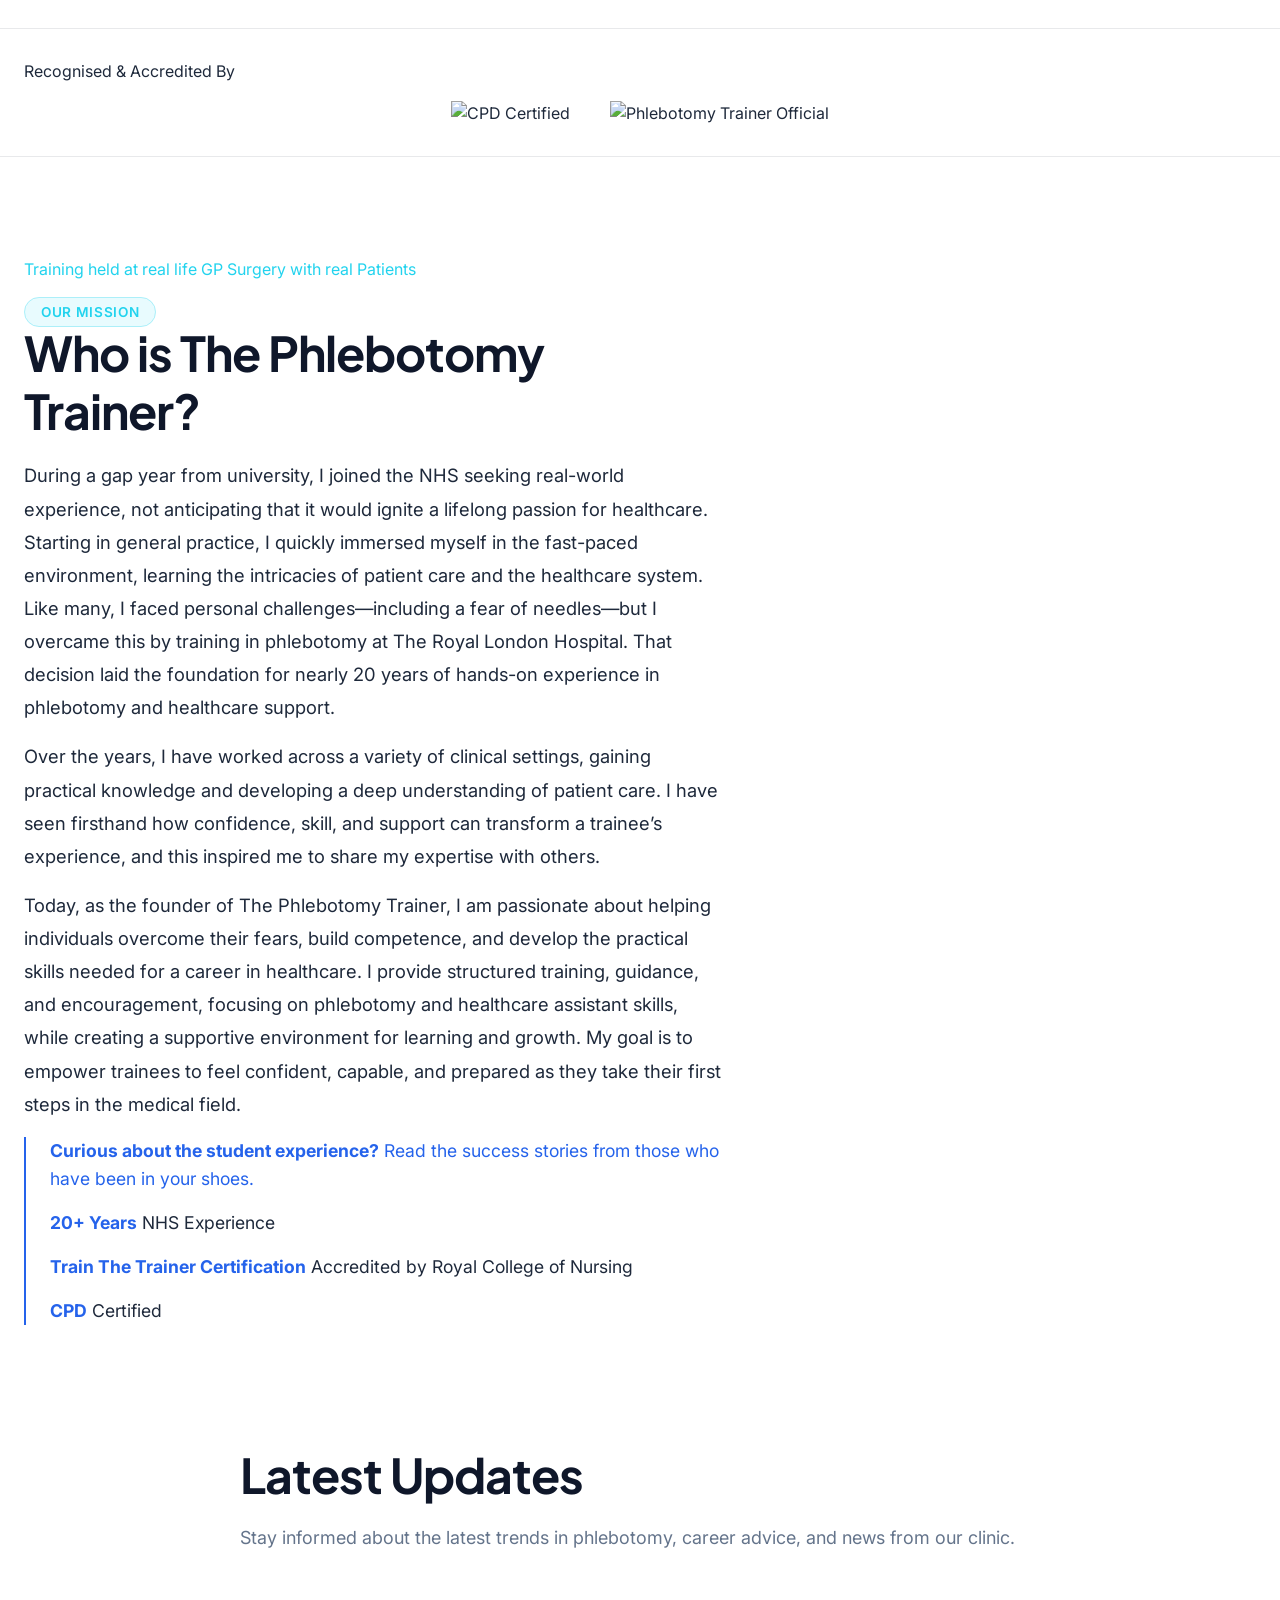
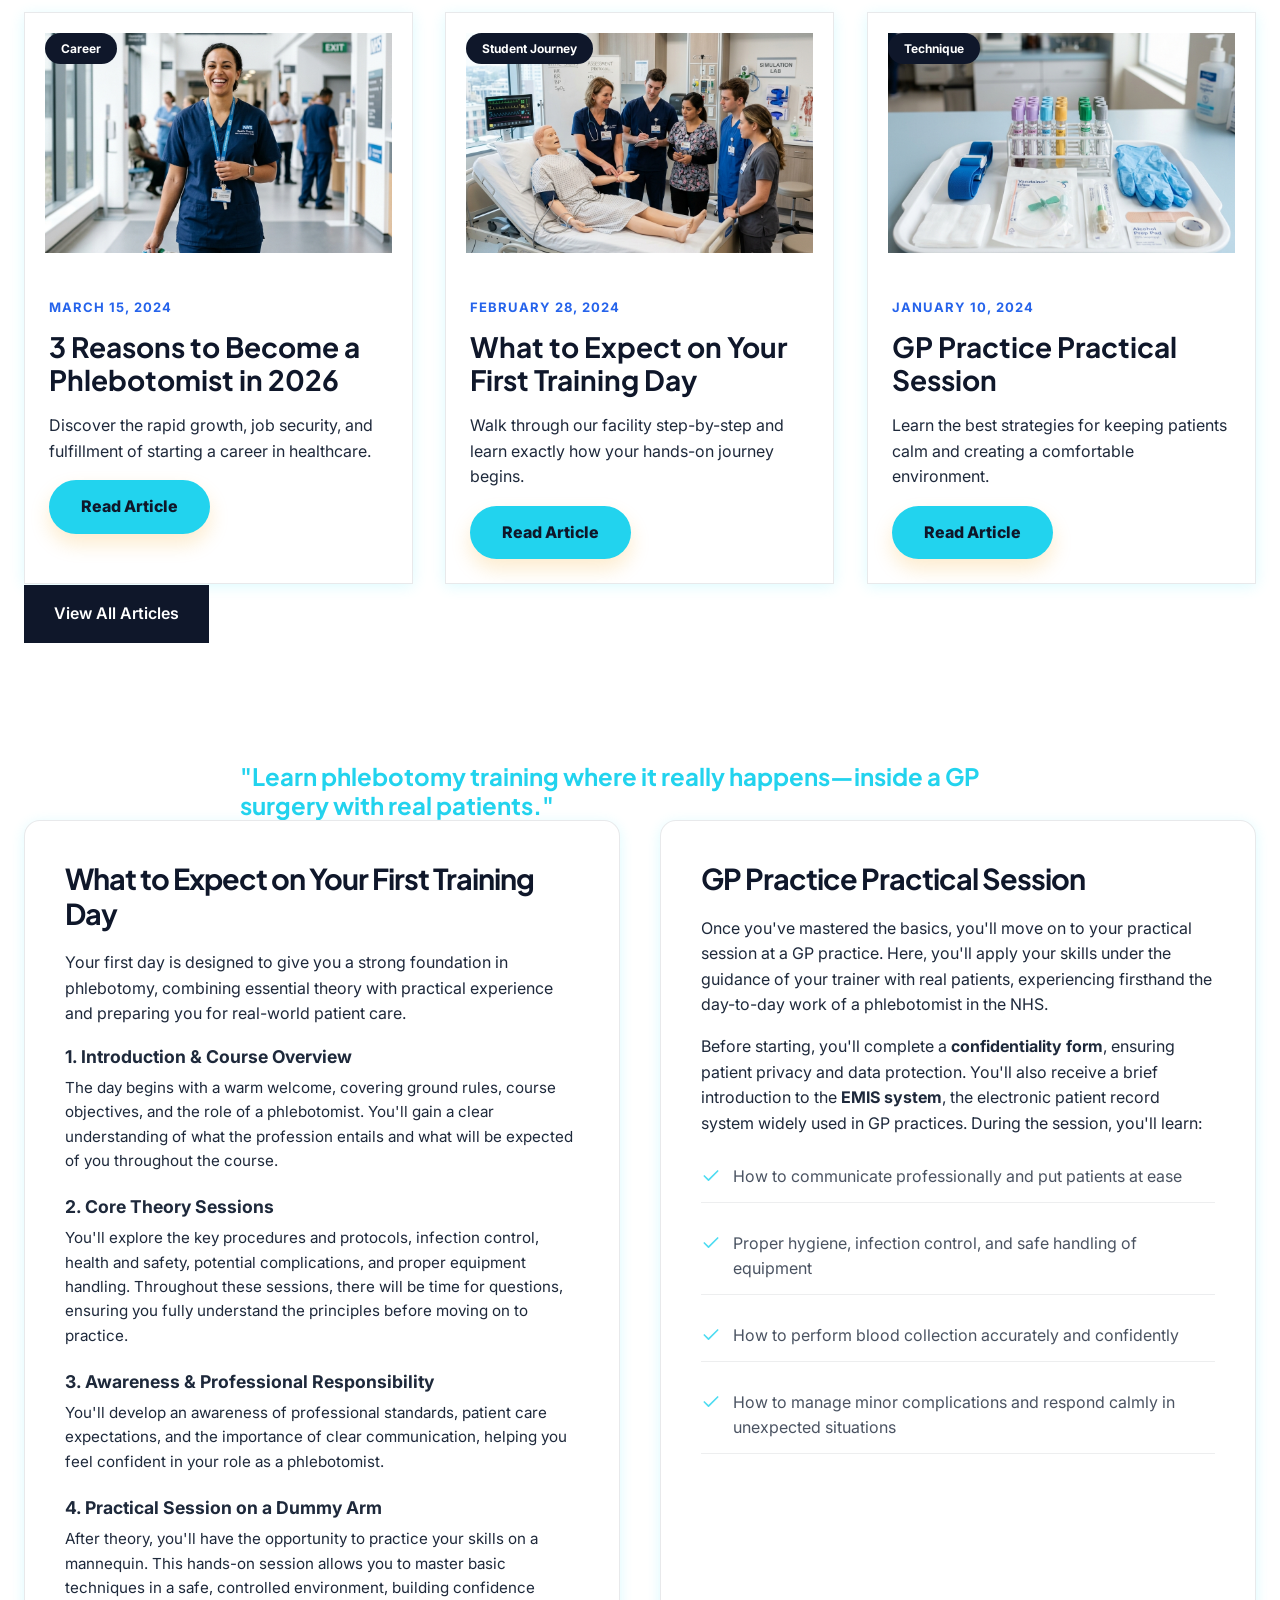
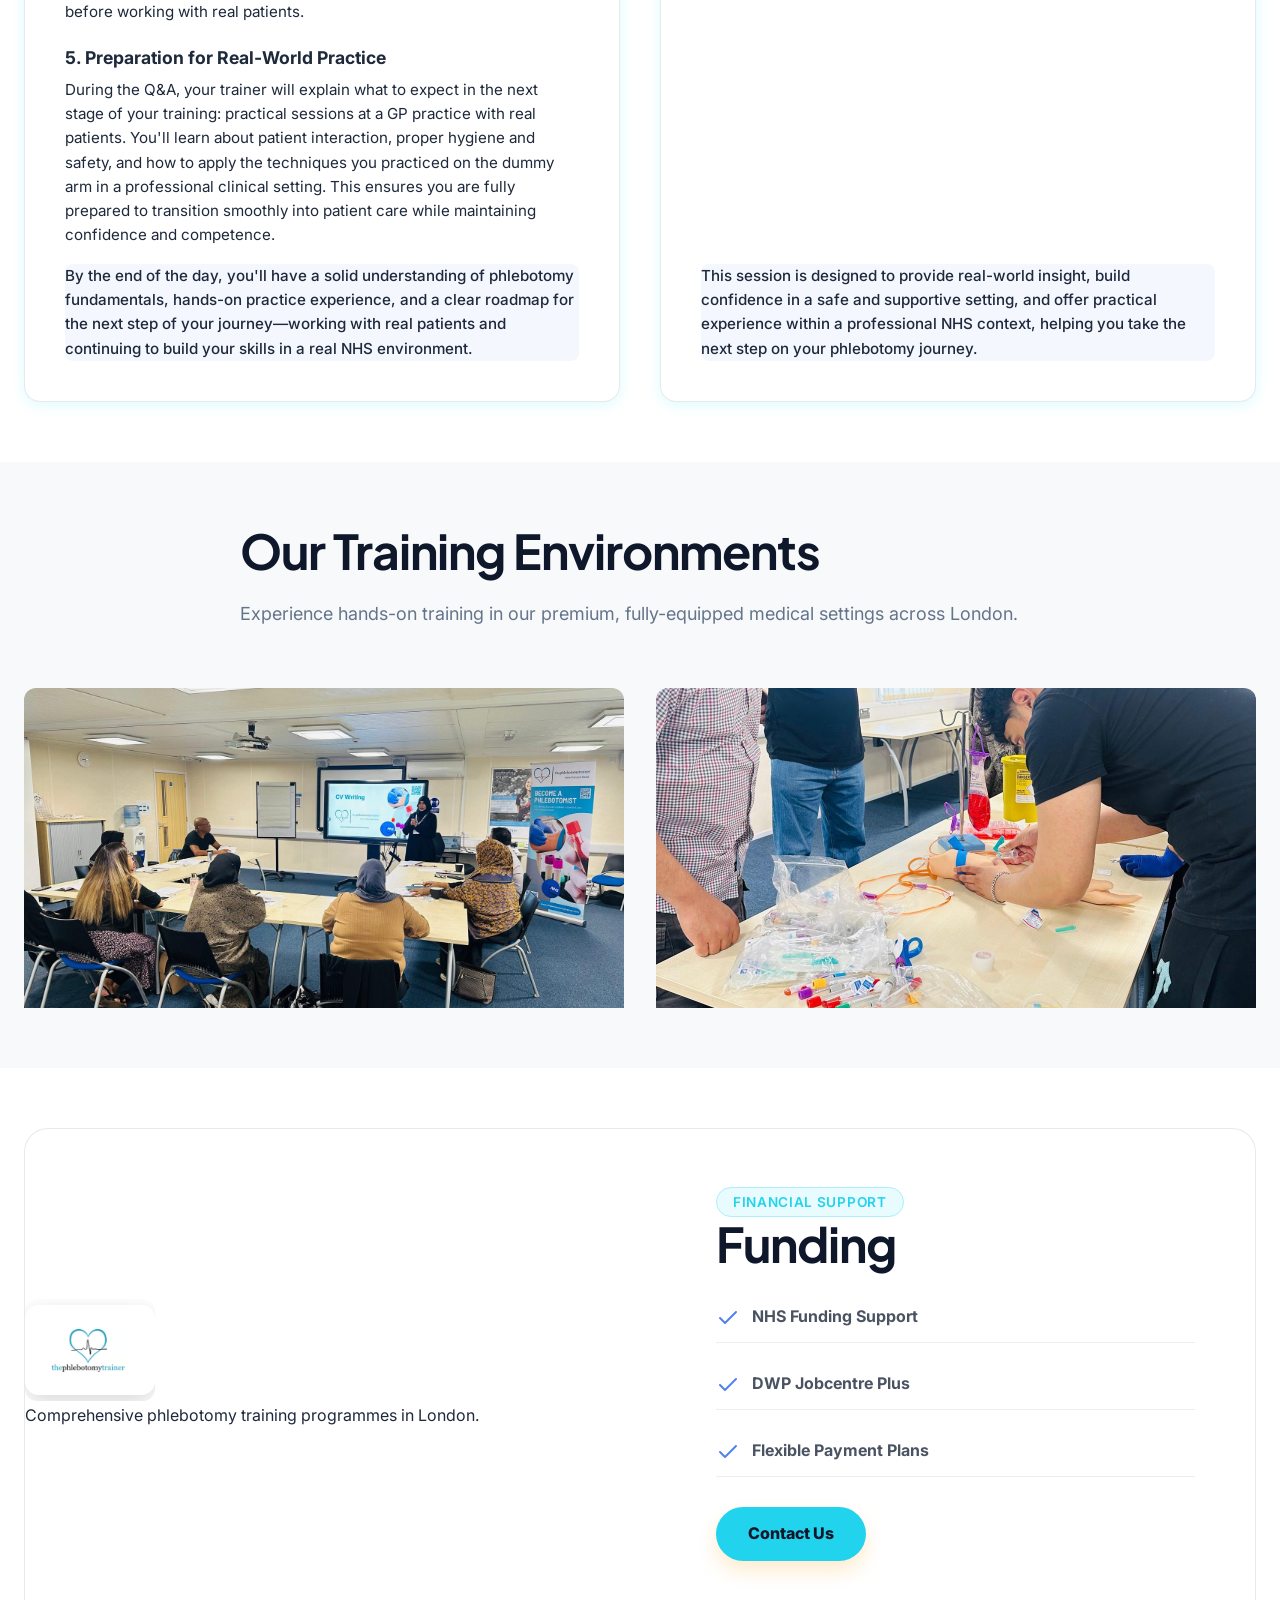
==== commit 575141cb: "chore: Tune Lenis settings for faster and snappier smooth scroll" ====
--- a/index.html
+++ b/index.html
@@ -1089,12 +1089,12 @@
     <script src="https://cdn.jsdelivr.net/gh/studio-freight/lenis@1.0.19/bundled/lenis.min.js"></script>
     <script>
         const lenis = new Lenis({
-            duration: 1.2,
+            duration: 0.8,
             easing: (t) => Math.min(1, 1.001 - Math.pow(2, -10 * t)),
             direction: 'vertical',
             gestureDirection: 'vertical',
             smooth: true,
-            mouseMultiplier: 1,
+            mouseMultiplier: 1.2,
             smoothTouch: false,
             touchMultiplier: 2,
             infinite: false,
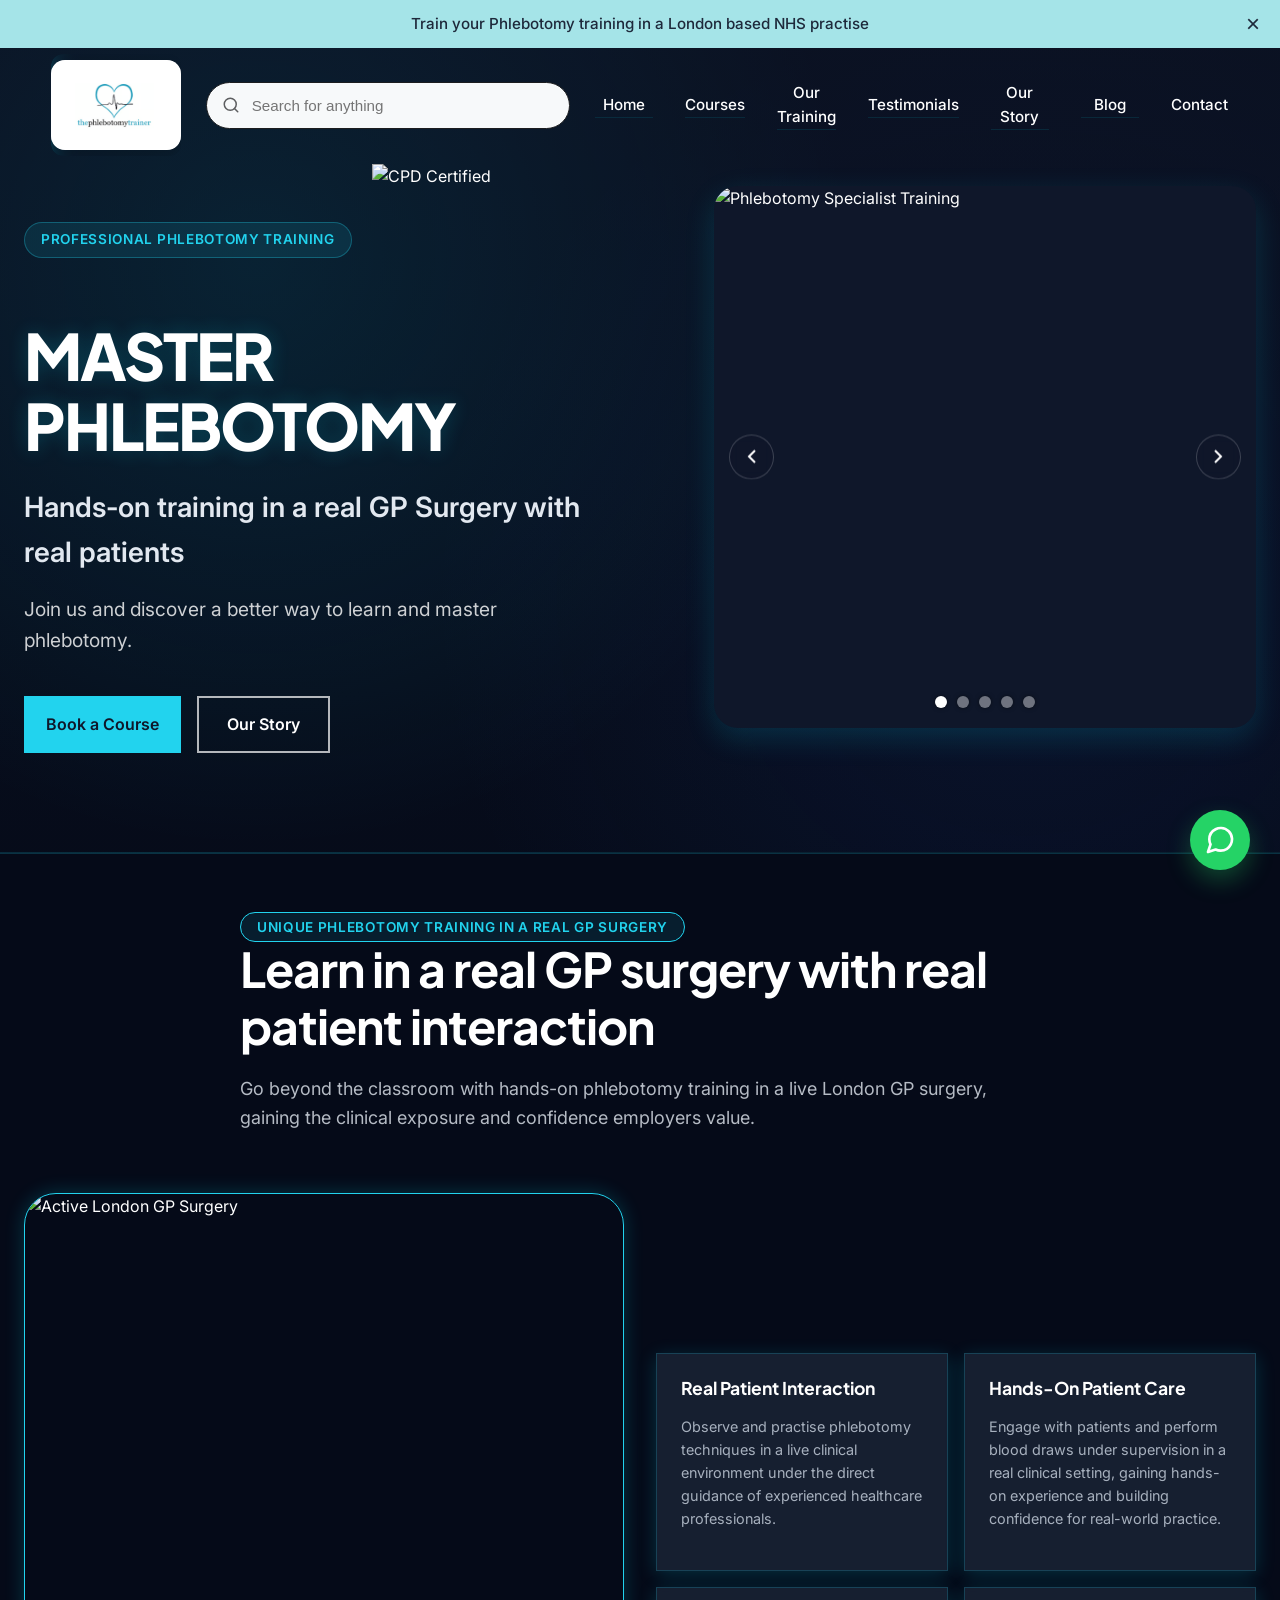
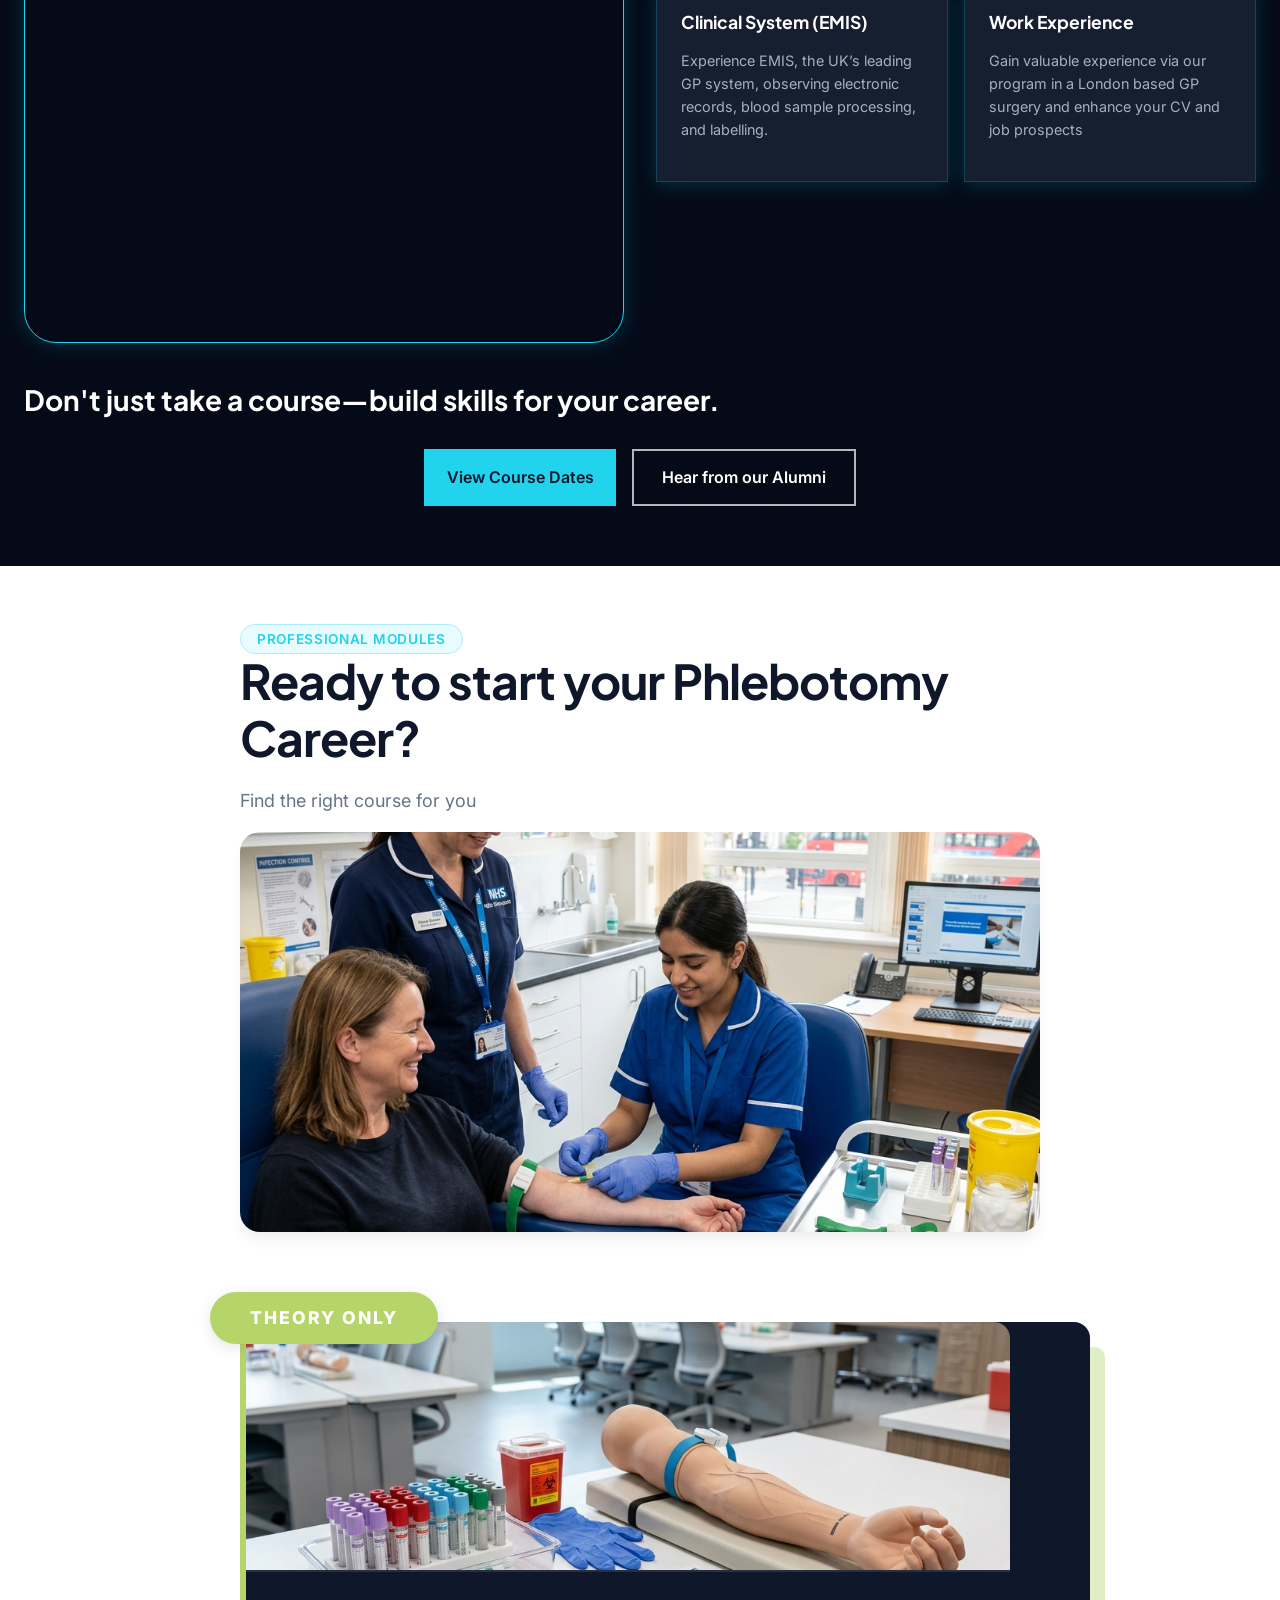
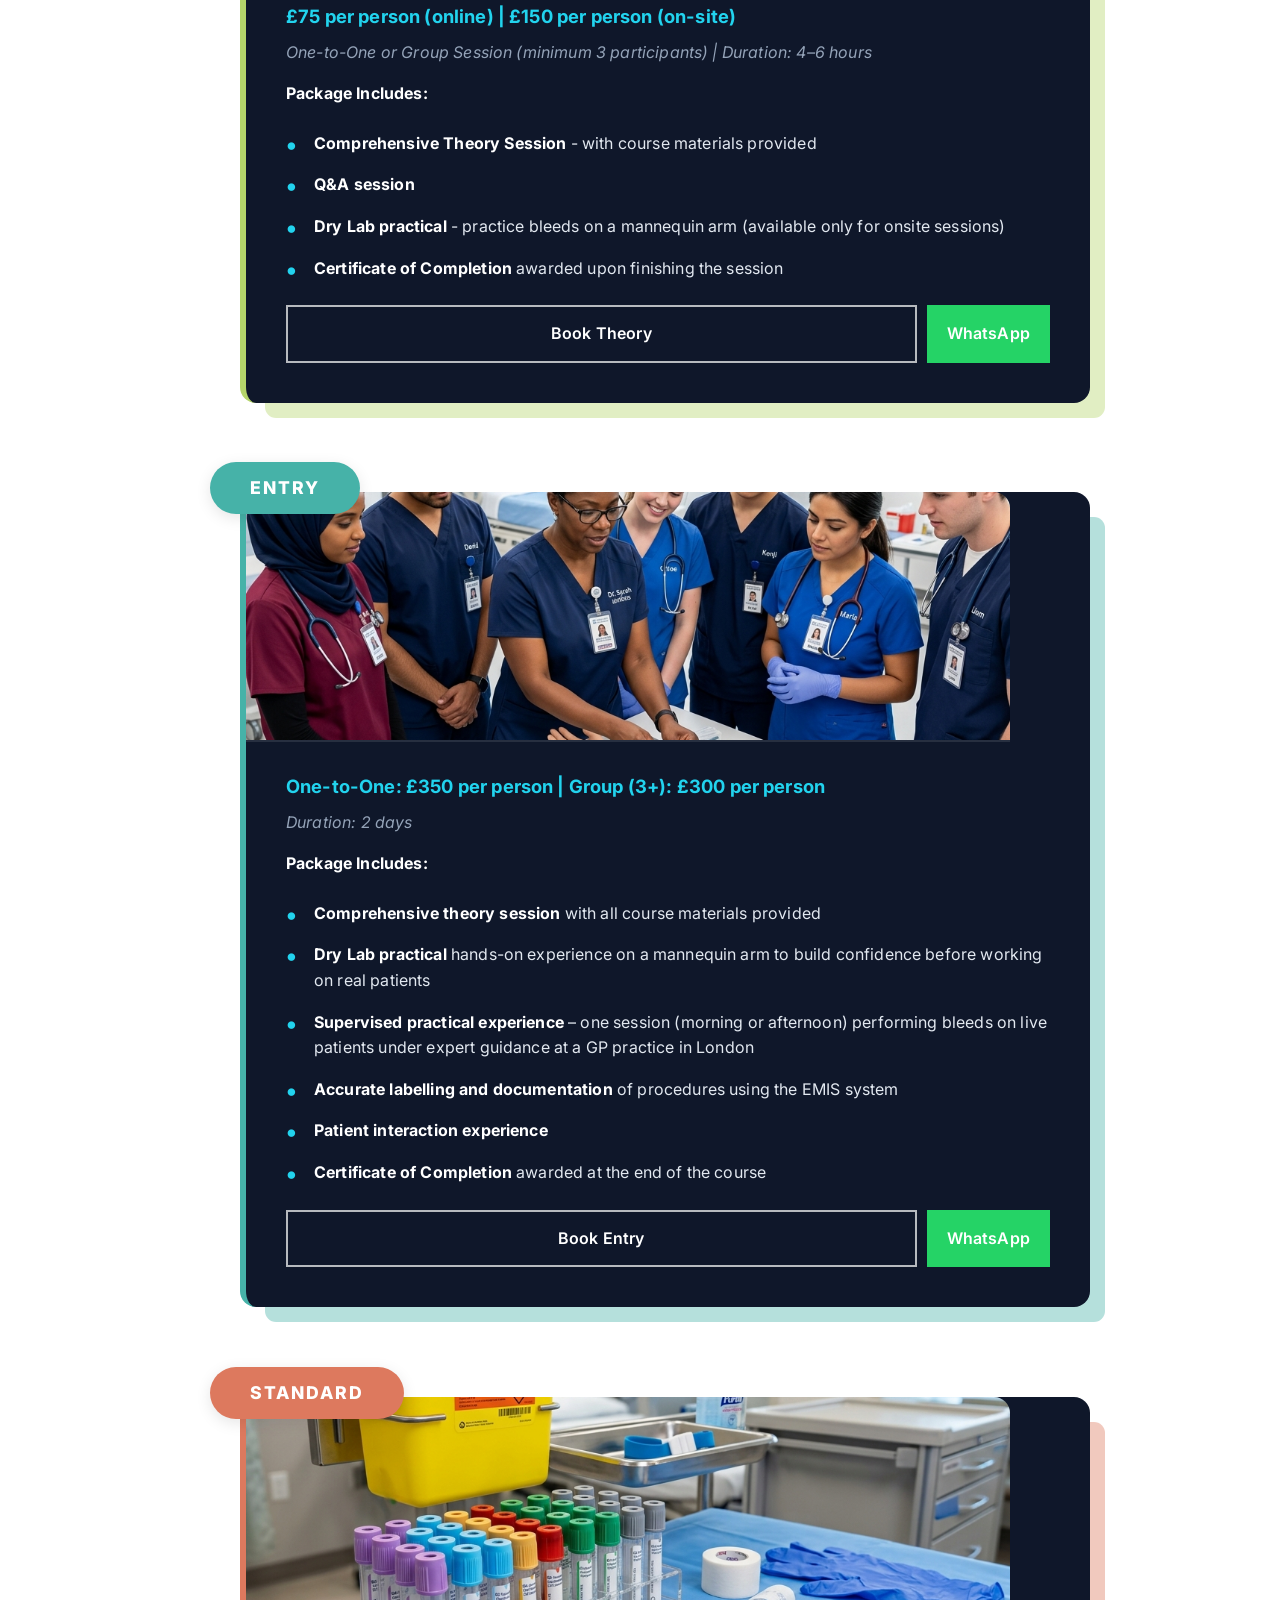
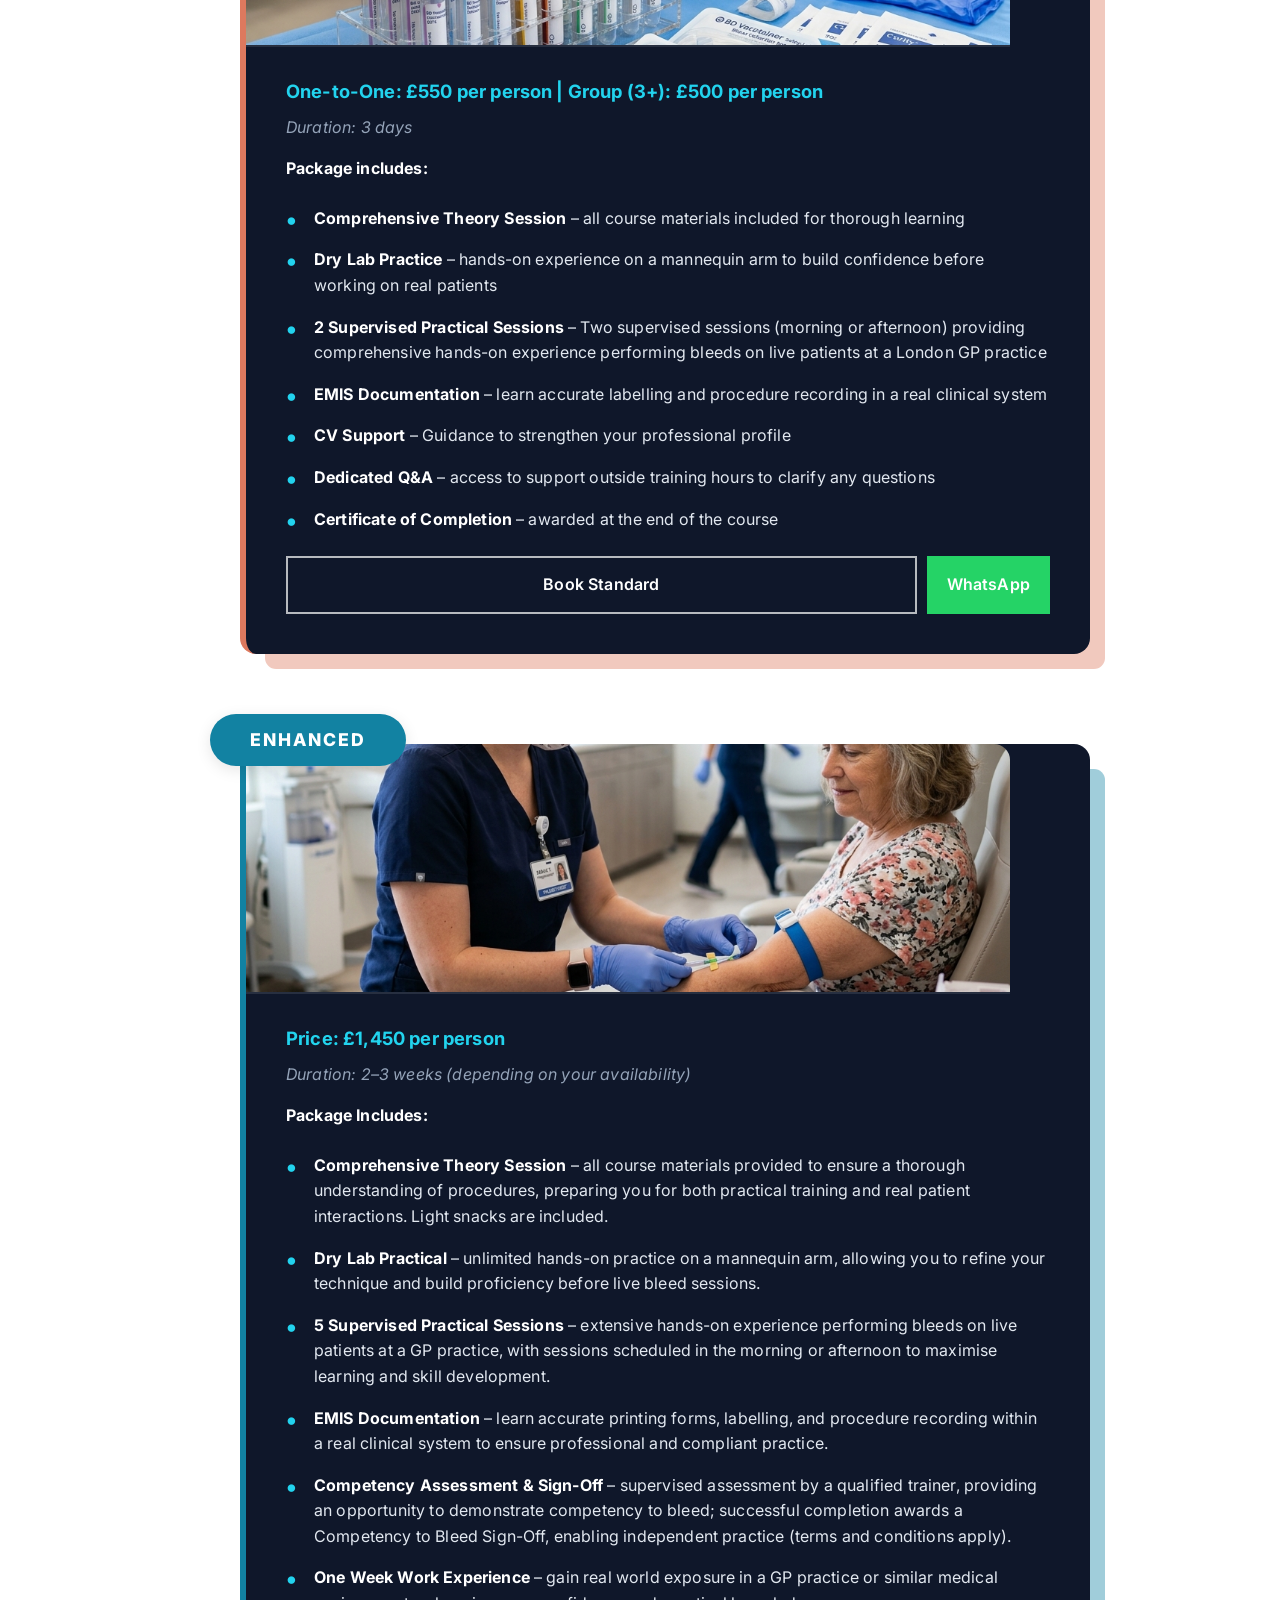
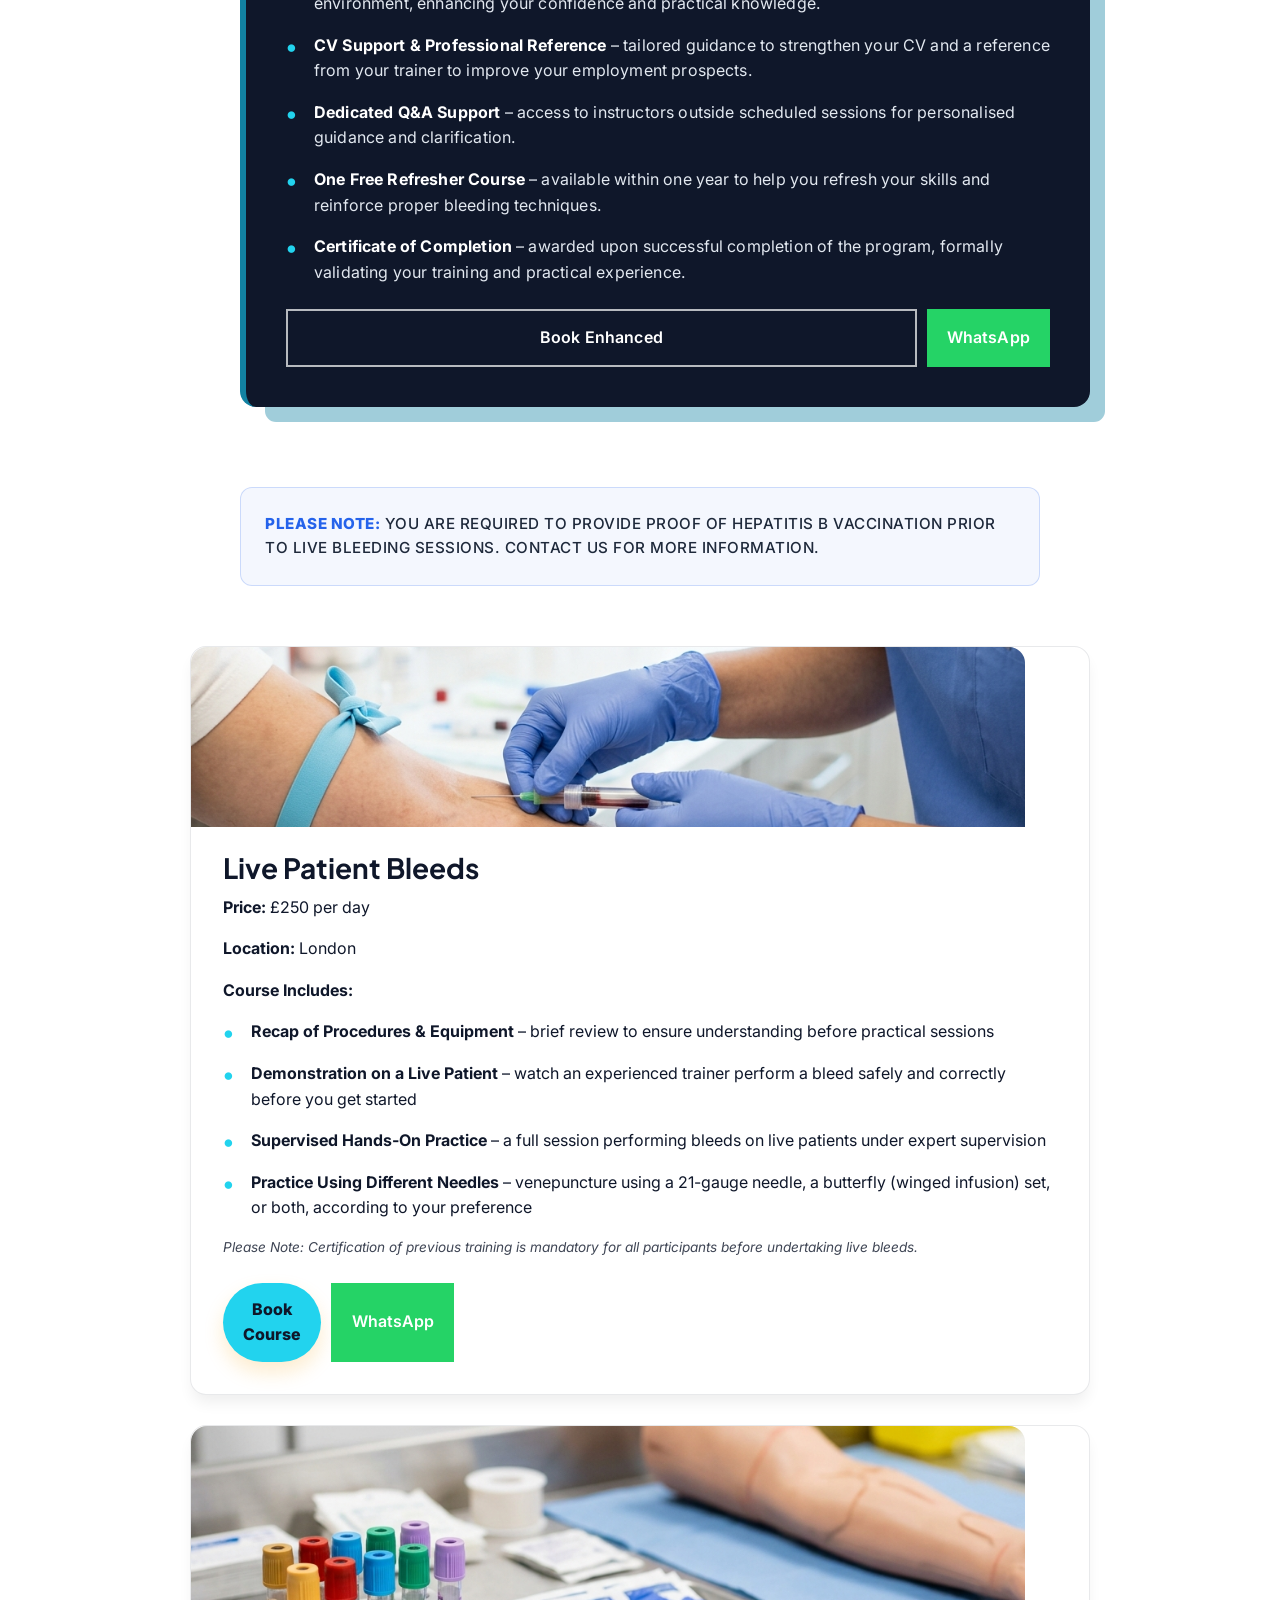
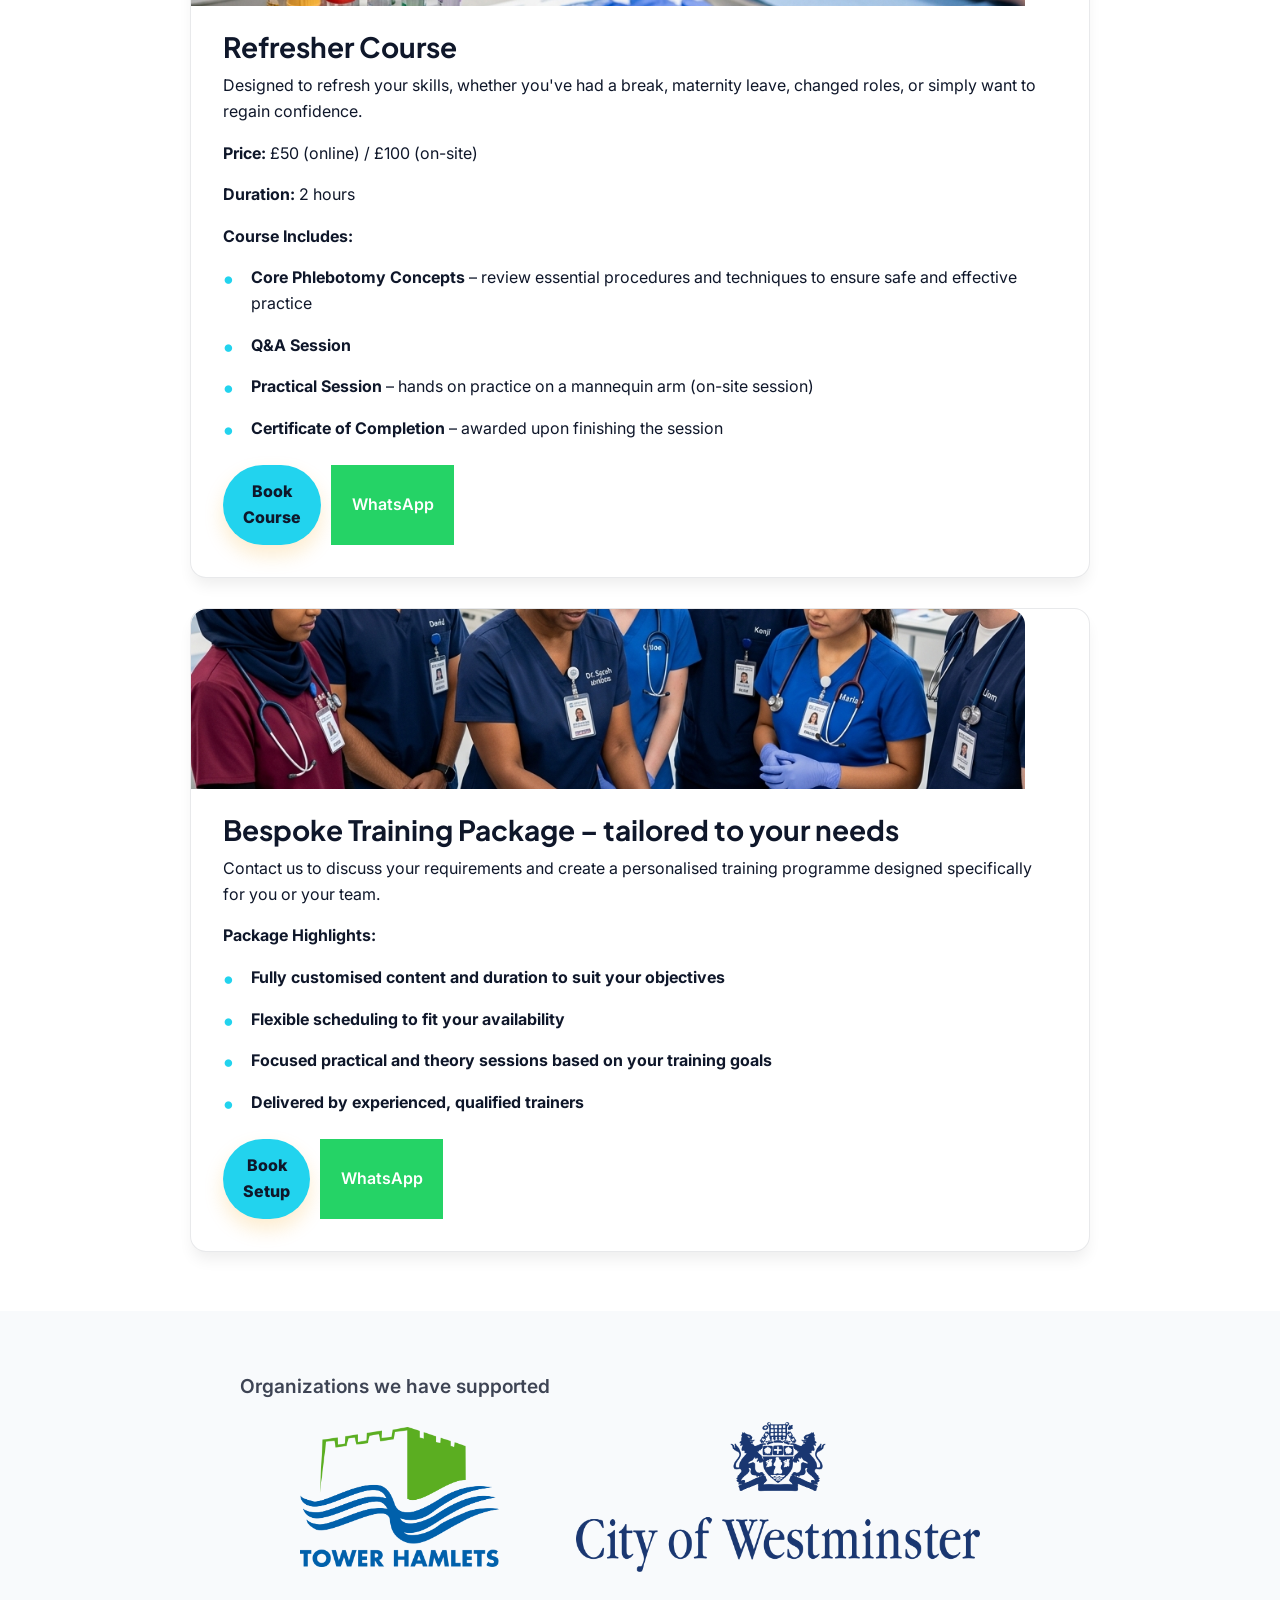
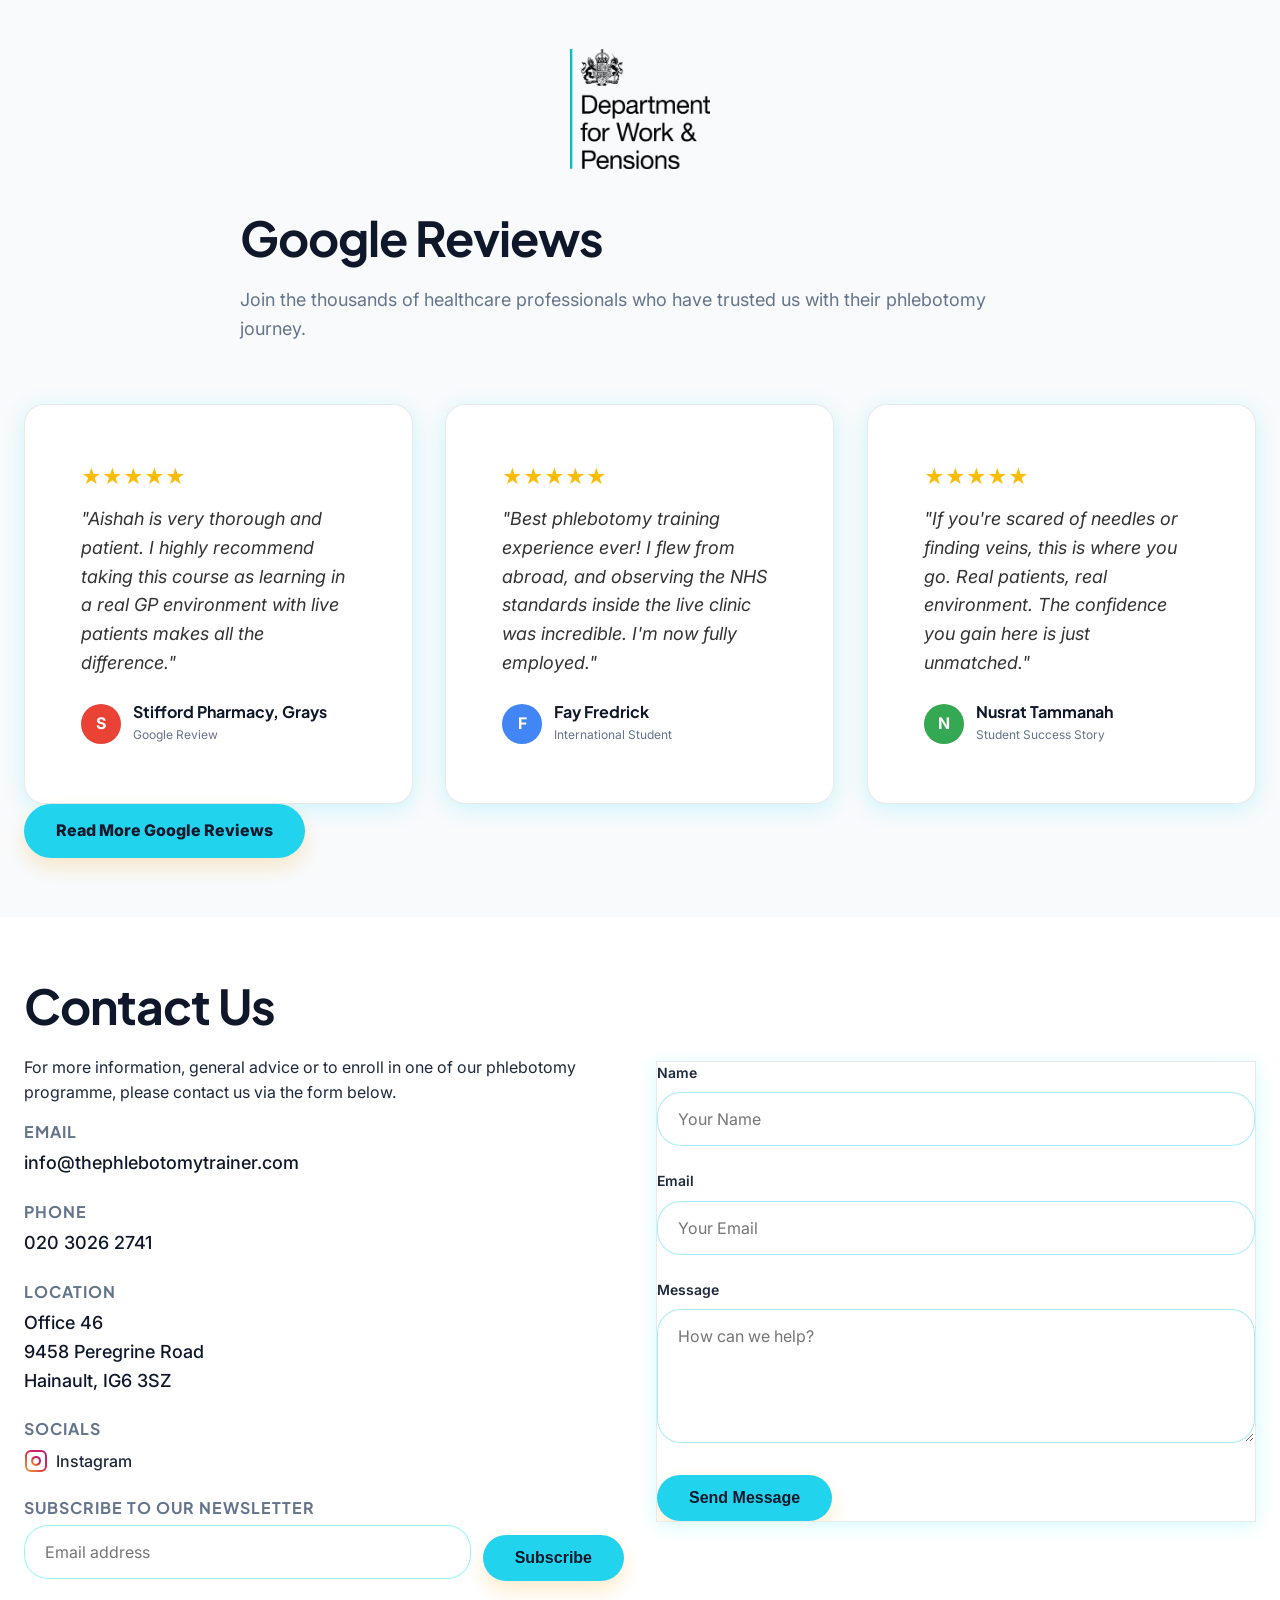
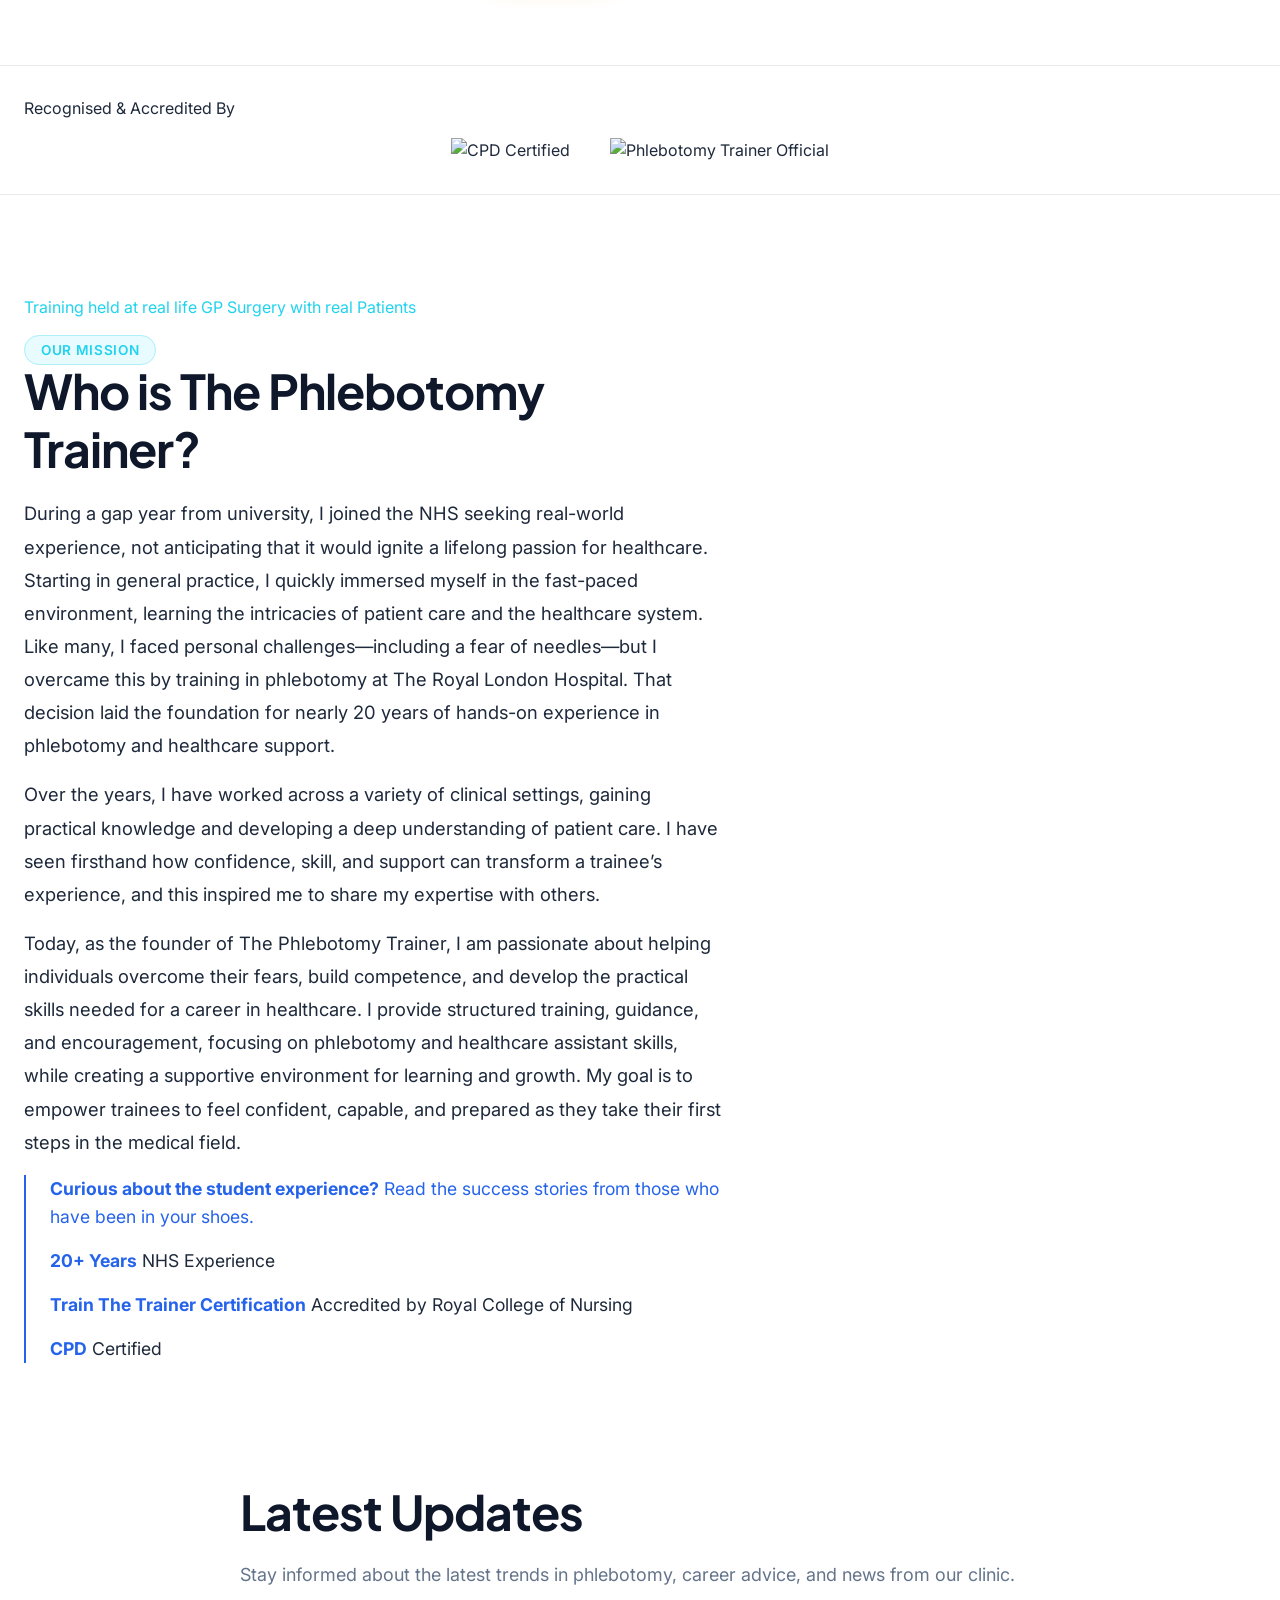
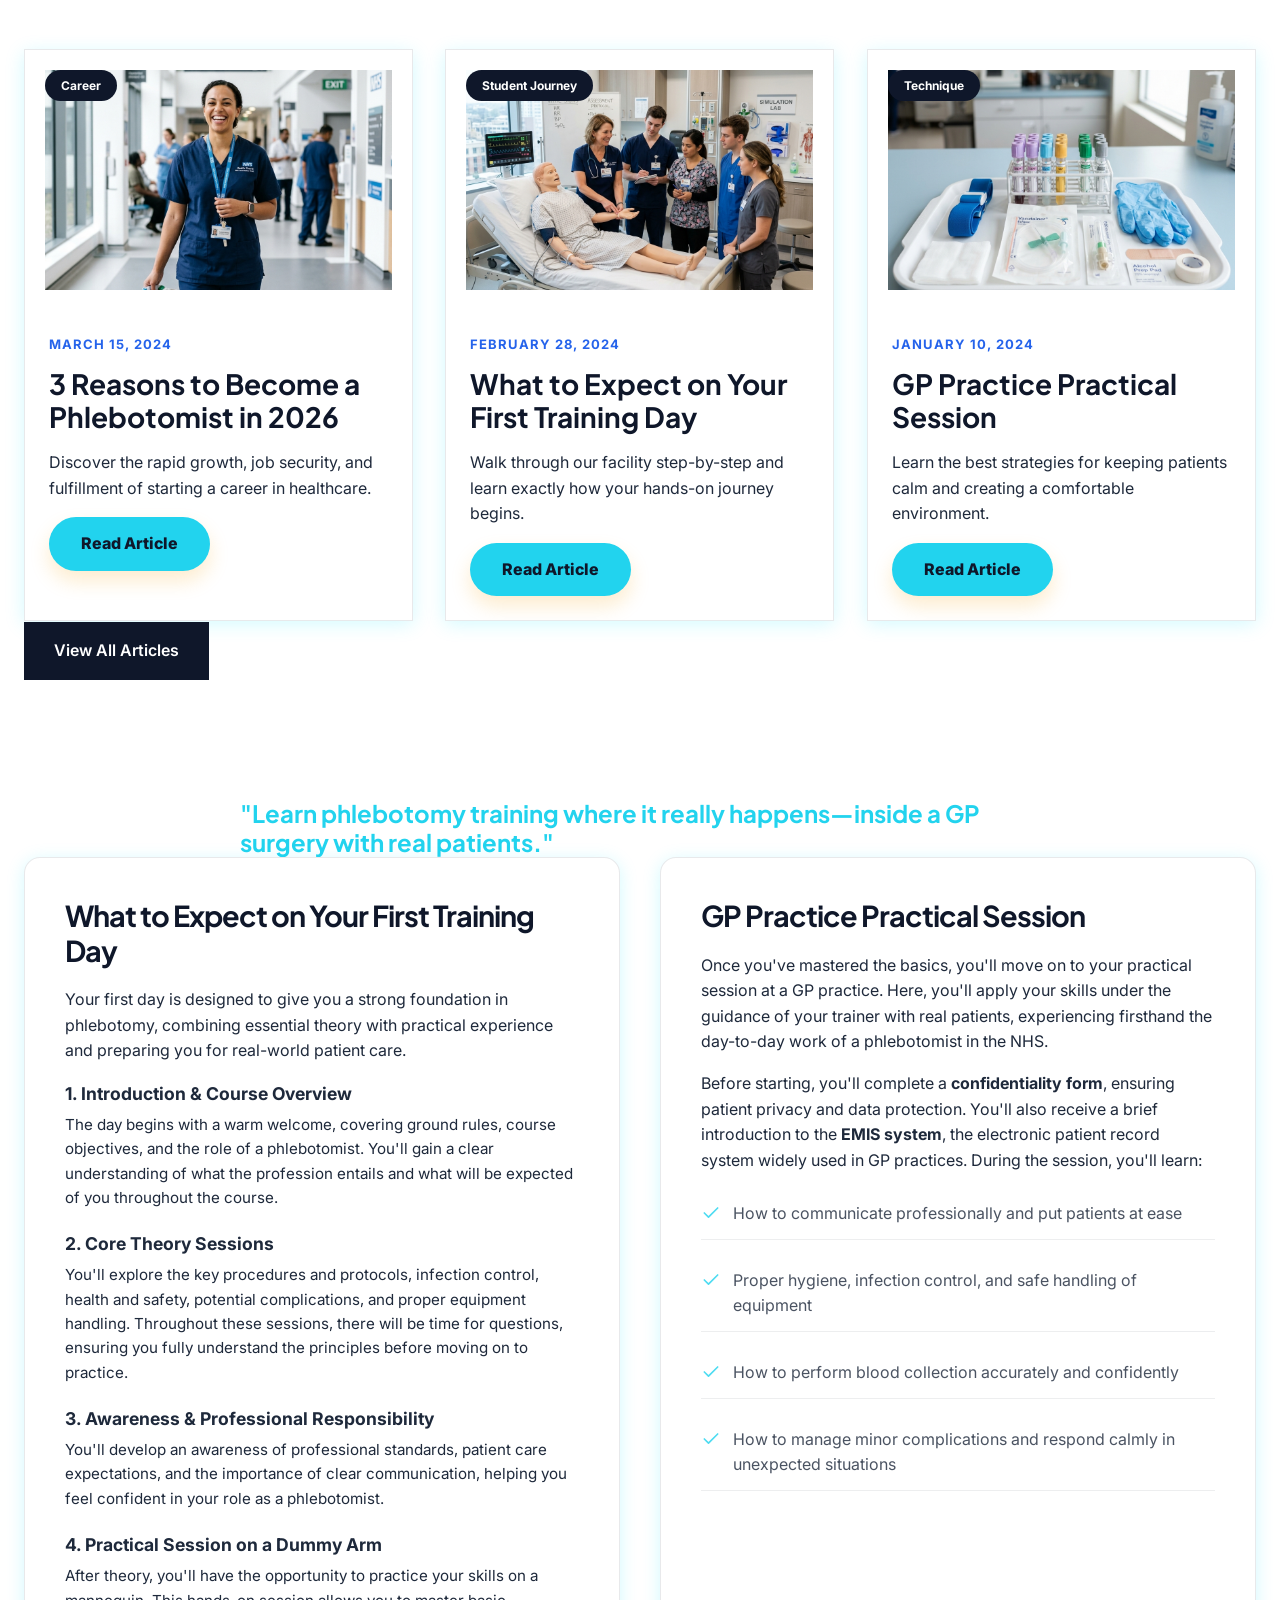
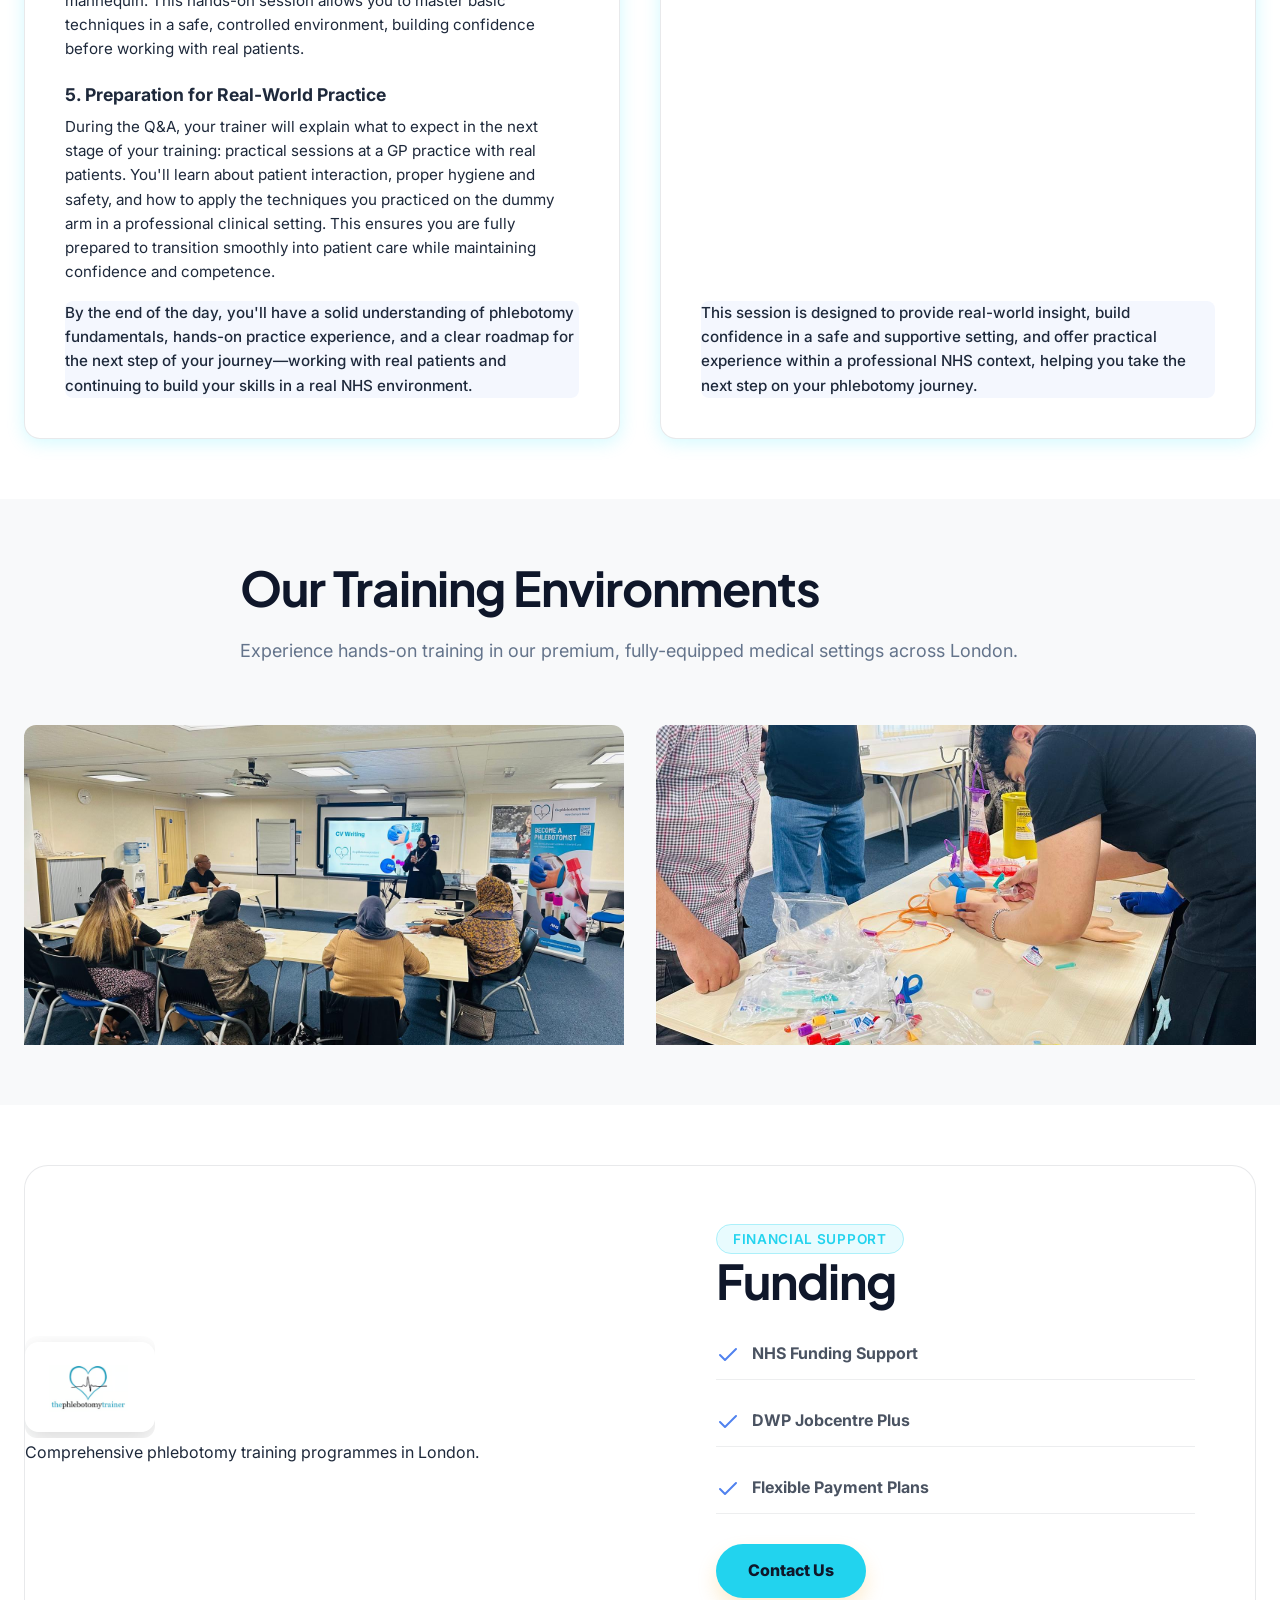
==== commit 5266d855: "Remove 4 images from gp-training feature cards" ====
--- a/index.html
+++ b/index.html
@@ -353,28 +353,24 @@
                 
                     <div class="grid grid-2" style="gap: 16px;">
                         <div class="card glass-panel fade-in delay-1" style="background: rgba(30, 41, 59, 0.7); border-color: rgba(34, 211, 238, 0.2); padding: 0; overflow: hidden;">
-                            <img src="assets/real_patient_interaction_1778433810293.png" alt="Real Patient Interaction" style="width: 100%; height: 180px; object-fit: cover; display: block; border-bottom: 1px solid rgba(34, 211, 238, 0.2);">
                             <div class="card-content" style="padding: 24px;">
                                 <h3 class="text-white" style="font-size: 1.1rem; color: #FFFFFF !important;">Real Patient Interaction</h3>
                                 <p class="opacity-80" style="color: #cbd5e1; font-size: 0.9rem;">Observe and practise phlebotomy techniques in a live clinical environment under the direct guidance of experienced healthcare professionals.</p>
                             </div>
                         </div>
                         <div class="card glass-panel fade-in delay-1" style="background: rgba(30, 41, 59, 0.7); border-color: rgba(34, 211, 238, 0.2); padding: 0; overflow: hidden;">
-                            <img src="assets/hands_on_care_1778434179682.png" alt="Hands-On Patient Care" style="width: 100%; height: 180px; object-fit: cover; display: block; border-bottom: 1px solid rgba(34, 211, 238, 0.2);">
                             <div class="card-content" style="padding: 24px;">
                                 <h3 class="text-white" style="font-size: 1.1rem; color: #FFFFFF !important;">Hands-On Patient Care</h3>
                                 <p class="opacity-80" style="color: #cbd5e1; font-size: 0.9rem;">Engage with patients and perform blood draws under supervision in a real clinical setting, gaining hands-on experience and building confidence for real-world practice.</p>
                             </div>
                         </div>
                         <div class="card glass-panel fade-in delay-2" style="background: rgba(30, 41, 59, 0.7); border-color: rgba(34, 211, 238, 0.2); padding: 0; overflow: hidden;">
-                            <img src="assets/clinical_system_emis_1778434269798.png" alt="Clinical System (EMIS)" style="width: 100%; height: 180px; object-fit: cover; display: block; border-bottom: 1px solid rgba(34, 211, 238, 0.2);">
                             <div class="card-content" style="padding: 24px;">
                                 <h3 class="text-white" style="font-size: 1.1rem; color: #FFFFFF !important;">Clinical System (EMIS)</h3>
                                 <p class="opacity-80" style="color: #cbd5e1; font-size: 0.9rem;">Experience EMIS, the UK’s leading GP system, observing electronic records, blood sample processing, and labelling.</p>
                             </div>
                         </div>
                         <div class="card glass-panel fade-in delay-2" style="background: rgba(30, 41, 59, 0.7); border-color: rgba(34, 211, 238, 0.2); padding: 0; overflow: hidden;">
-                            <img src="assets/work_experience_1778434426315.png" alt="Work Experience" style="width: 100%; height: 180px; object-fit: cover; display: block; border-bottom: 1px solid rgba(34, 211, 238, 0.2);">
                             <div class="card-content" style="padding: 24px;">
                                 <h3 class="text-white" style="font-size: 1.1rem; color: #FFFFFF !important;">Work Experience</h3>
                                 <p class="opacity-80" style="color: #cbd5e1; font-size: 0.9rem;">Gain valuable experience via our program in a London based GP surgery and enhance your CV and job prospects</p>
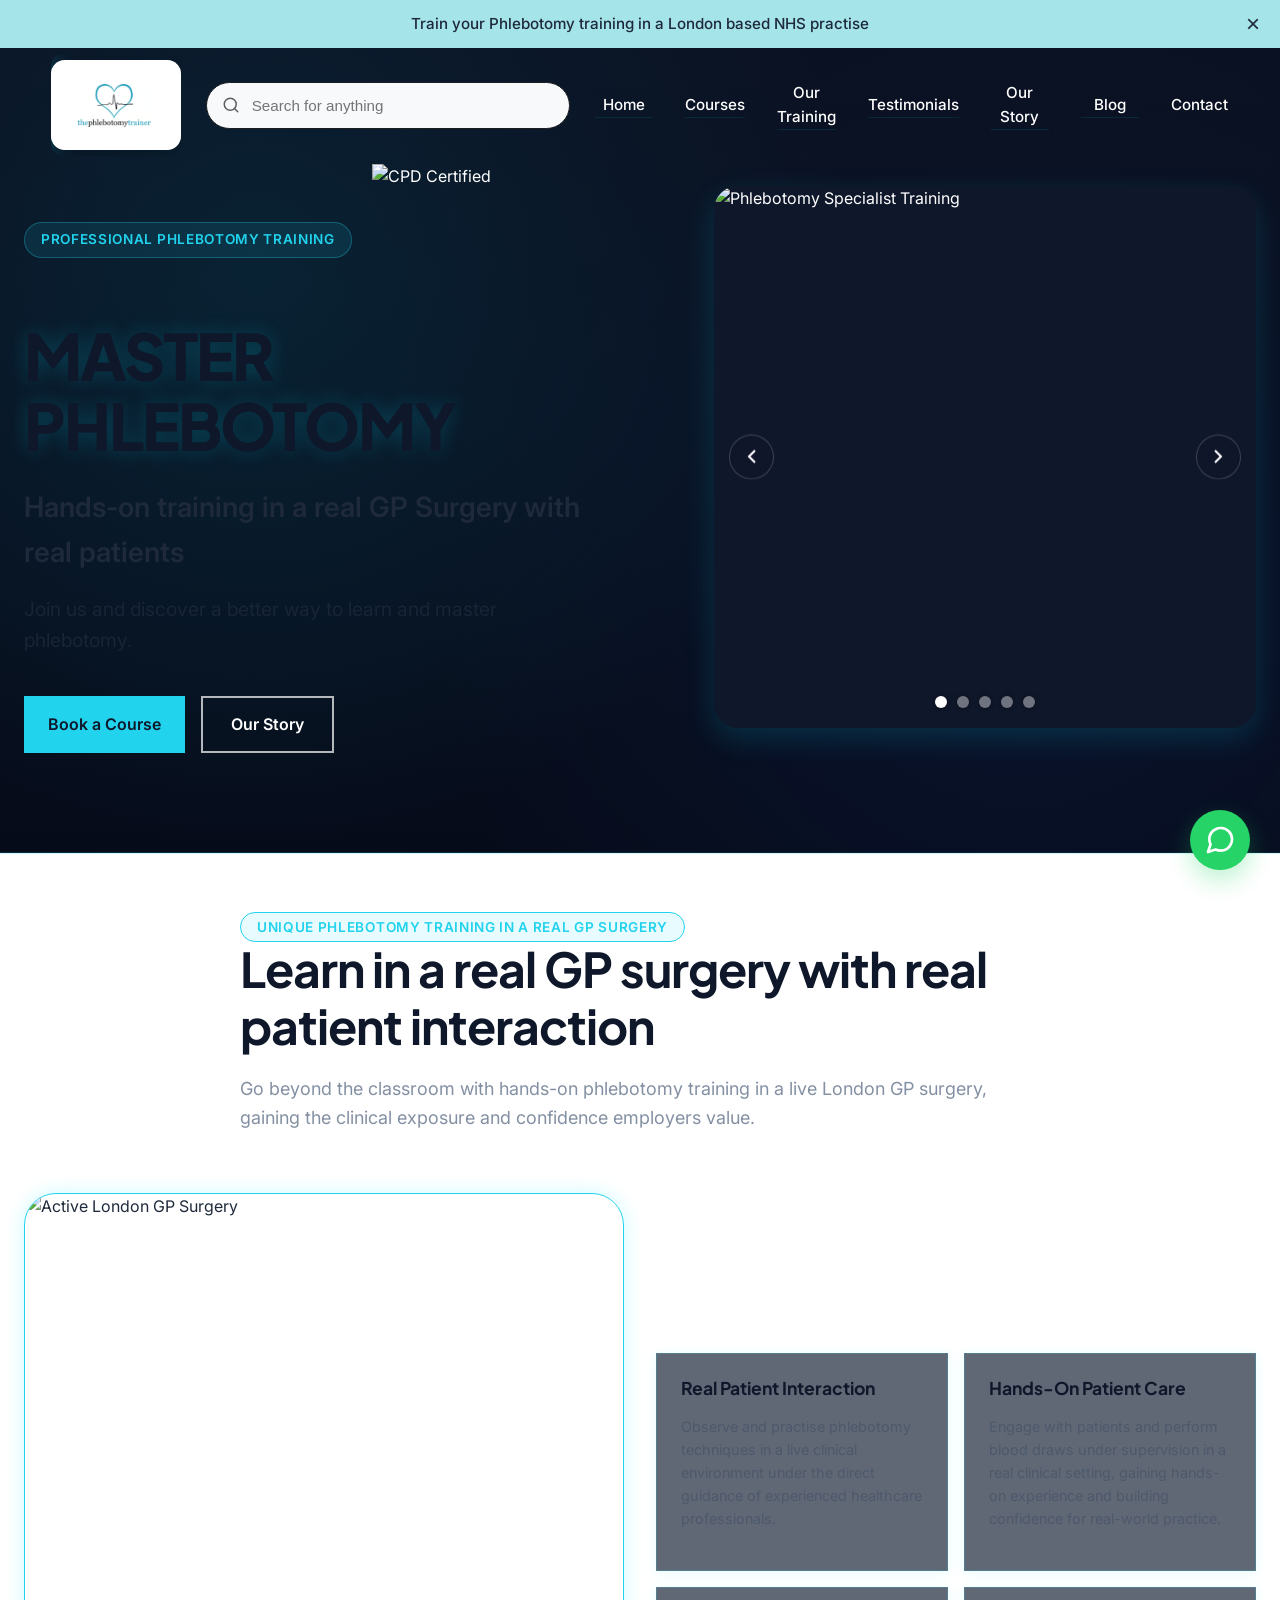
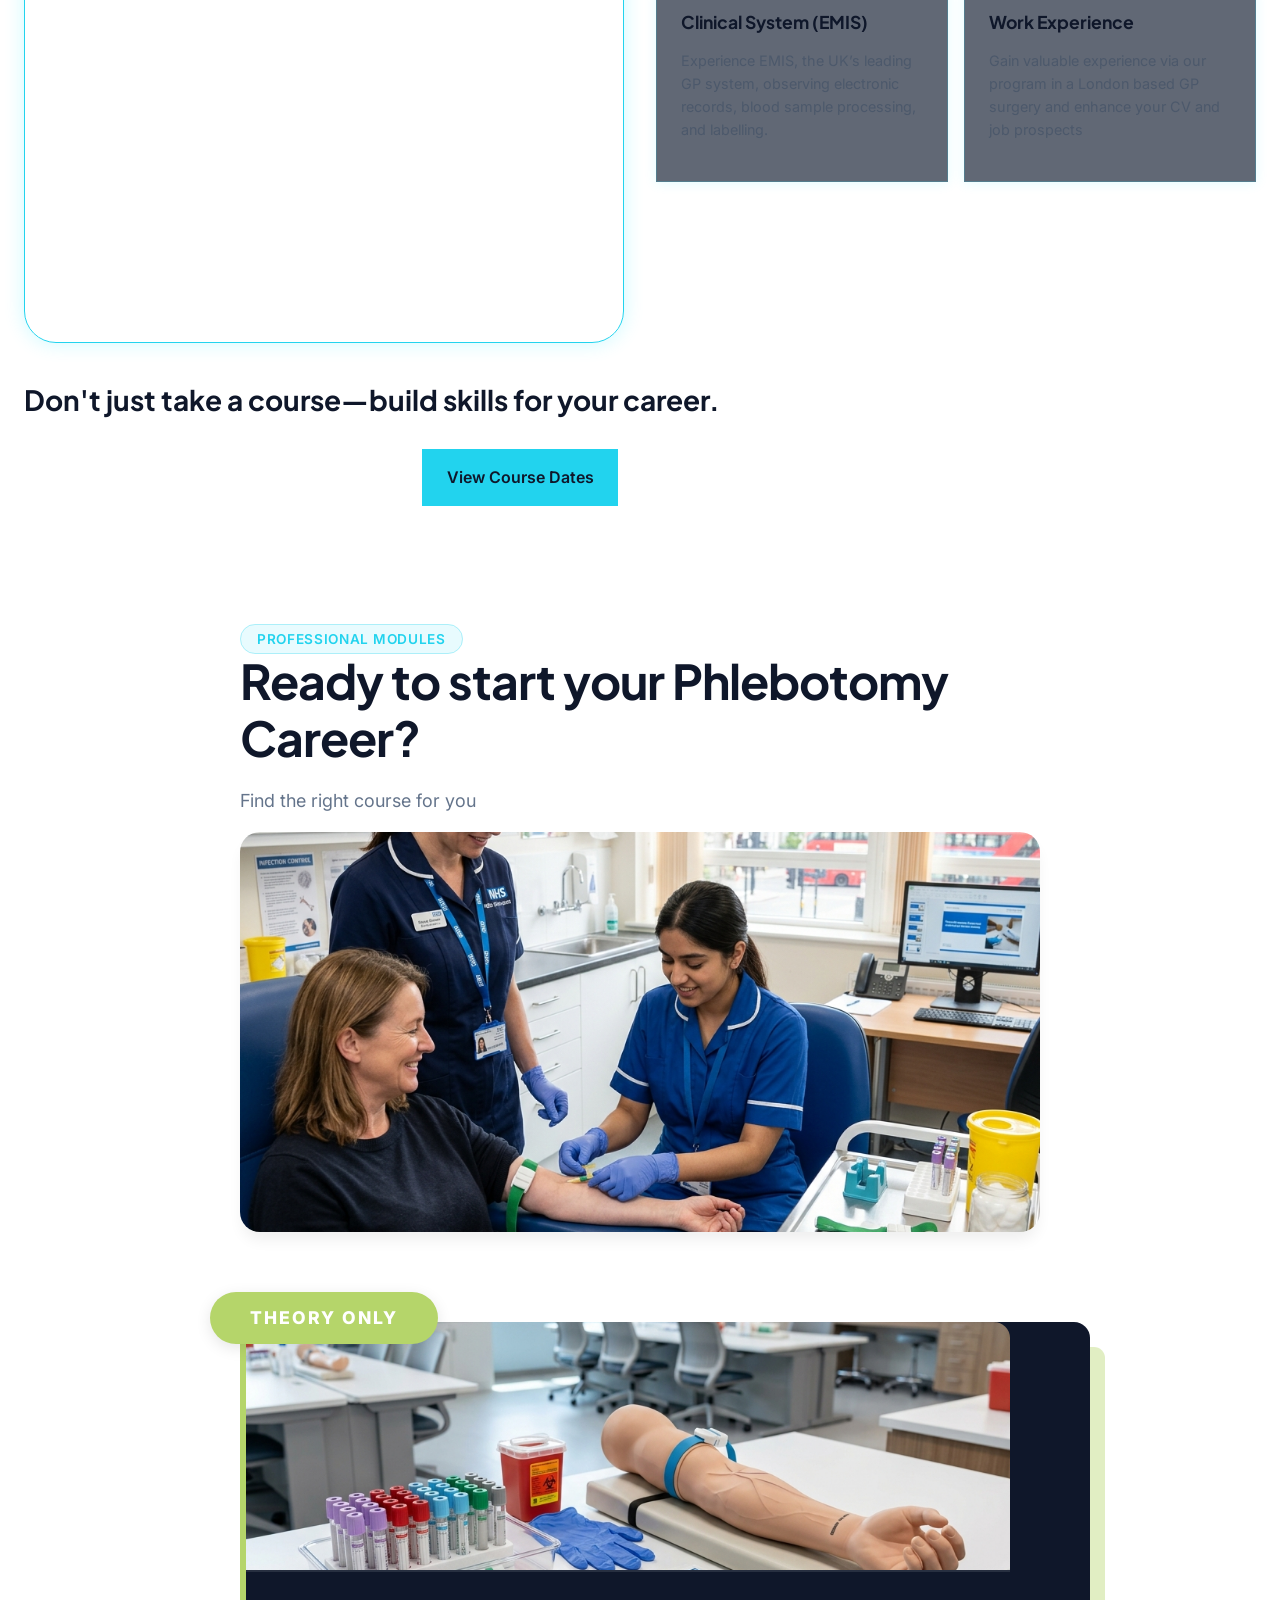
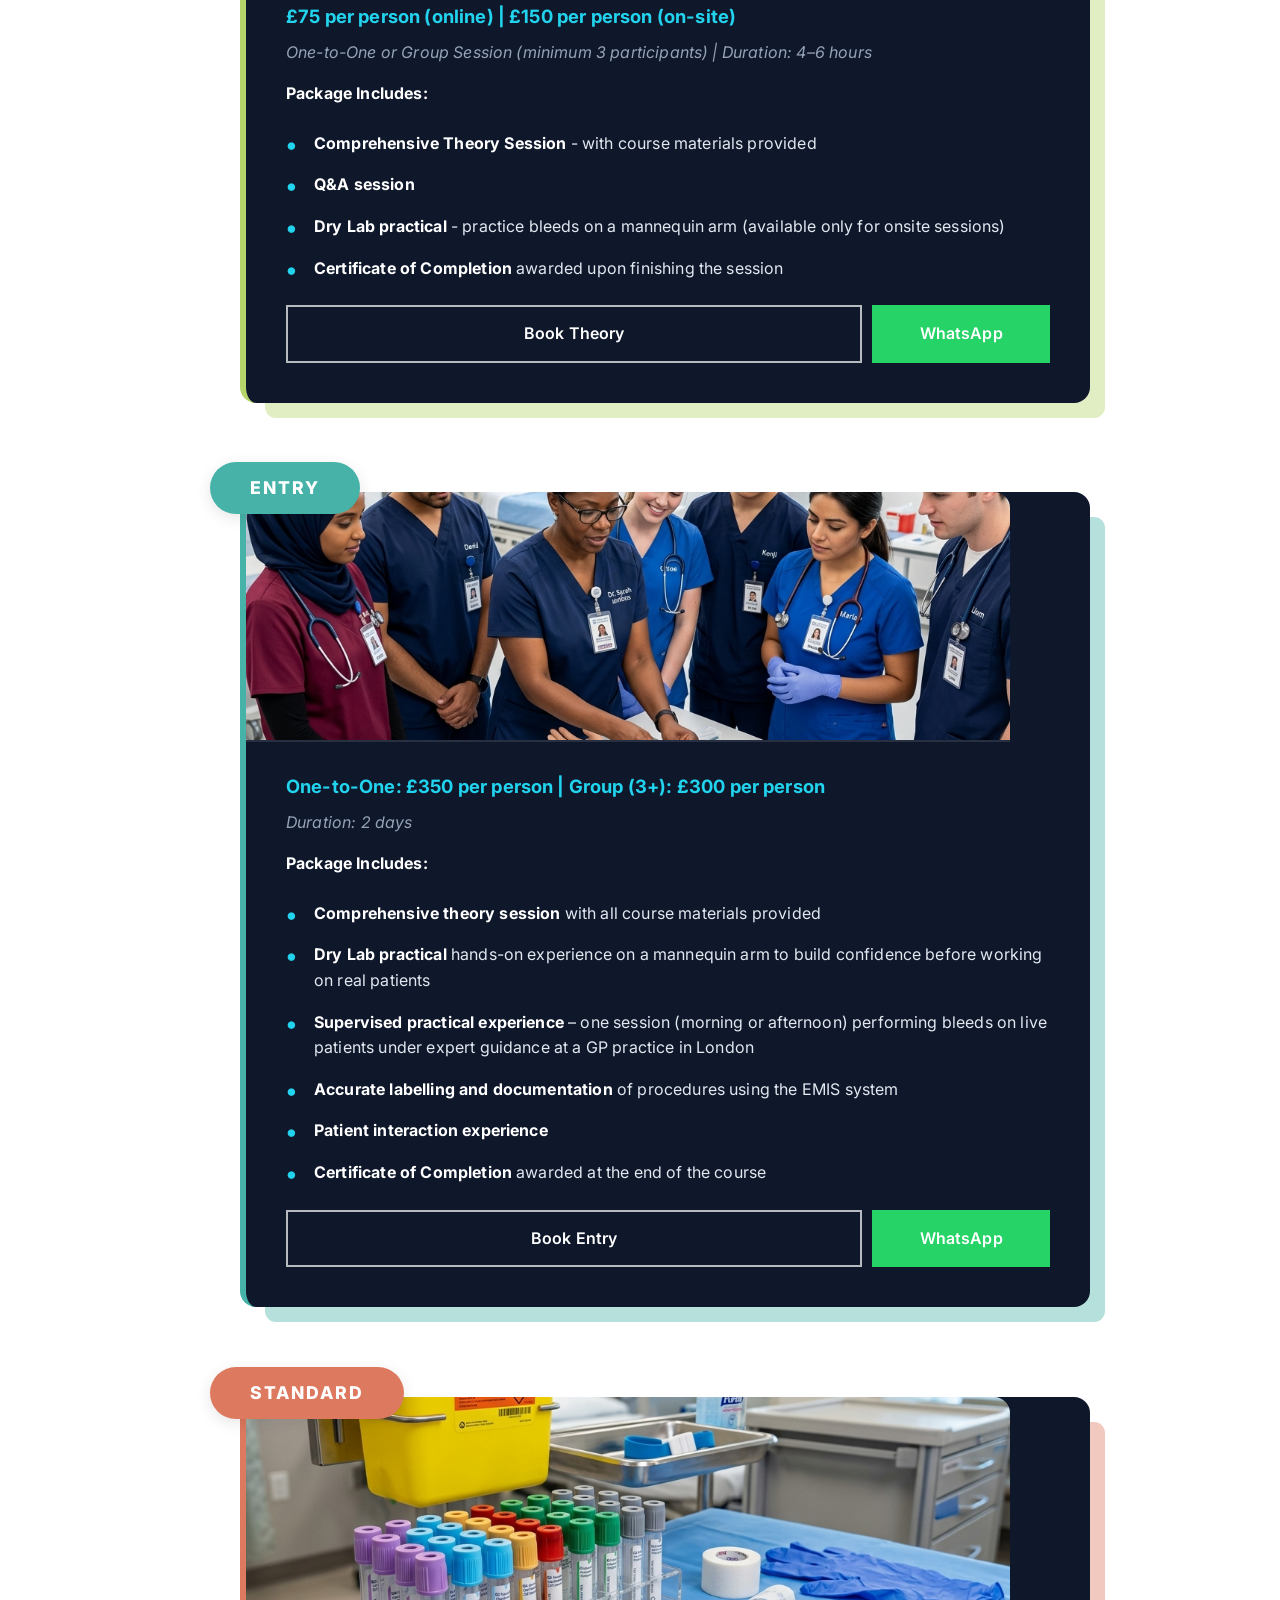
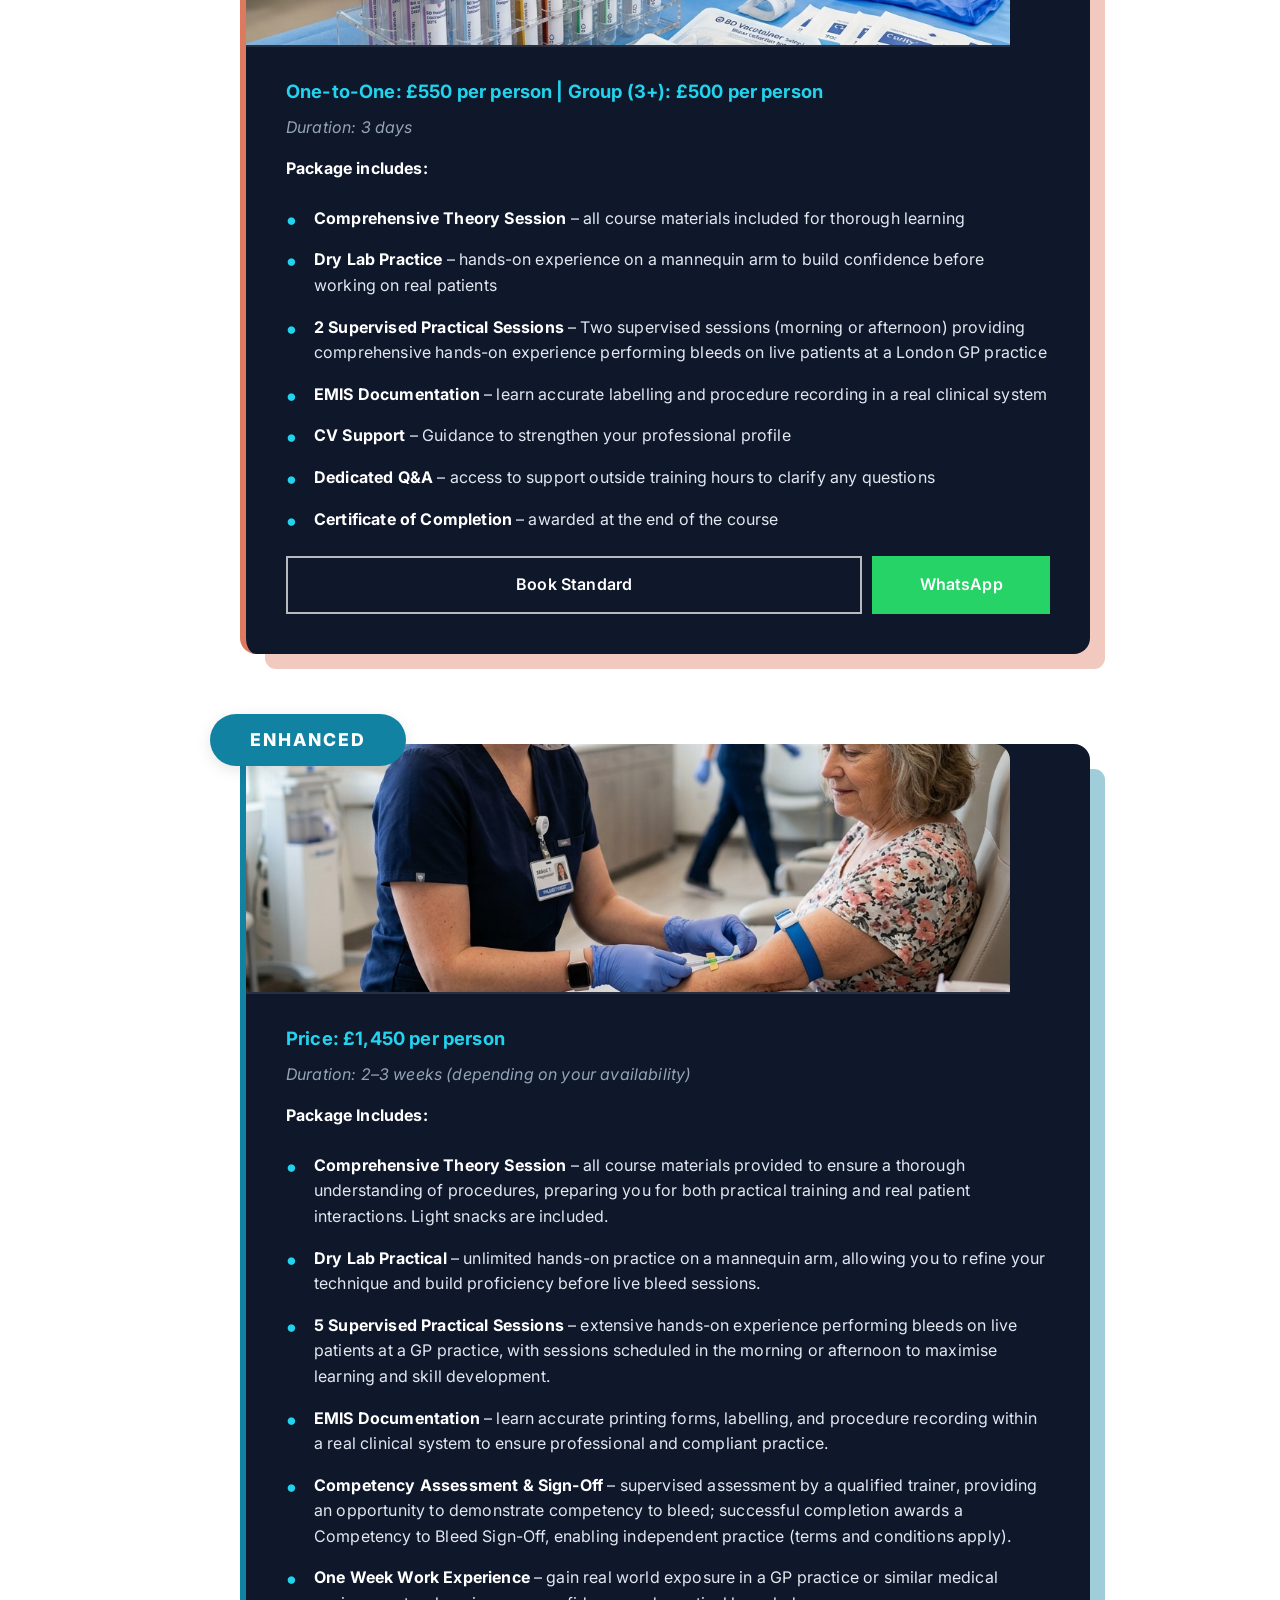
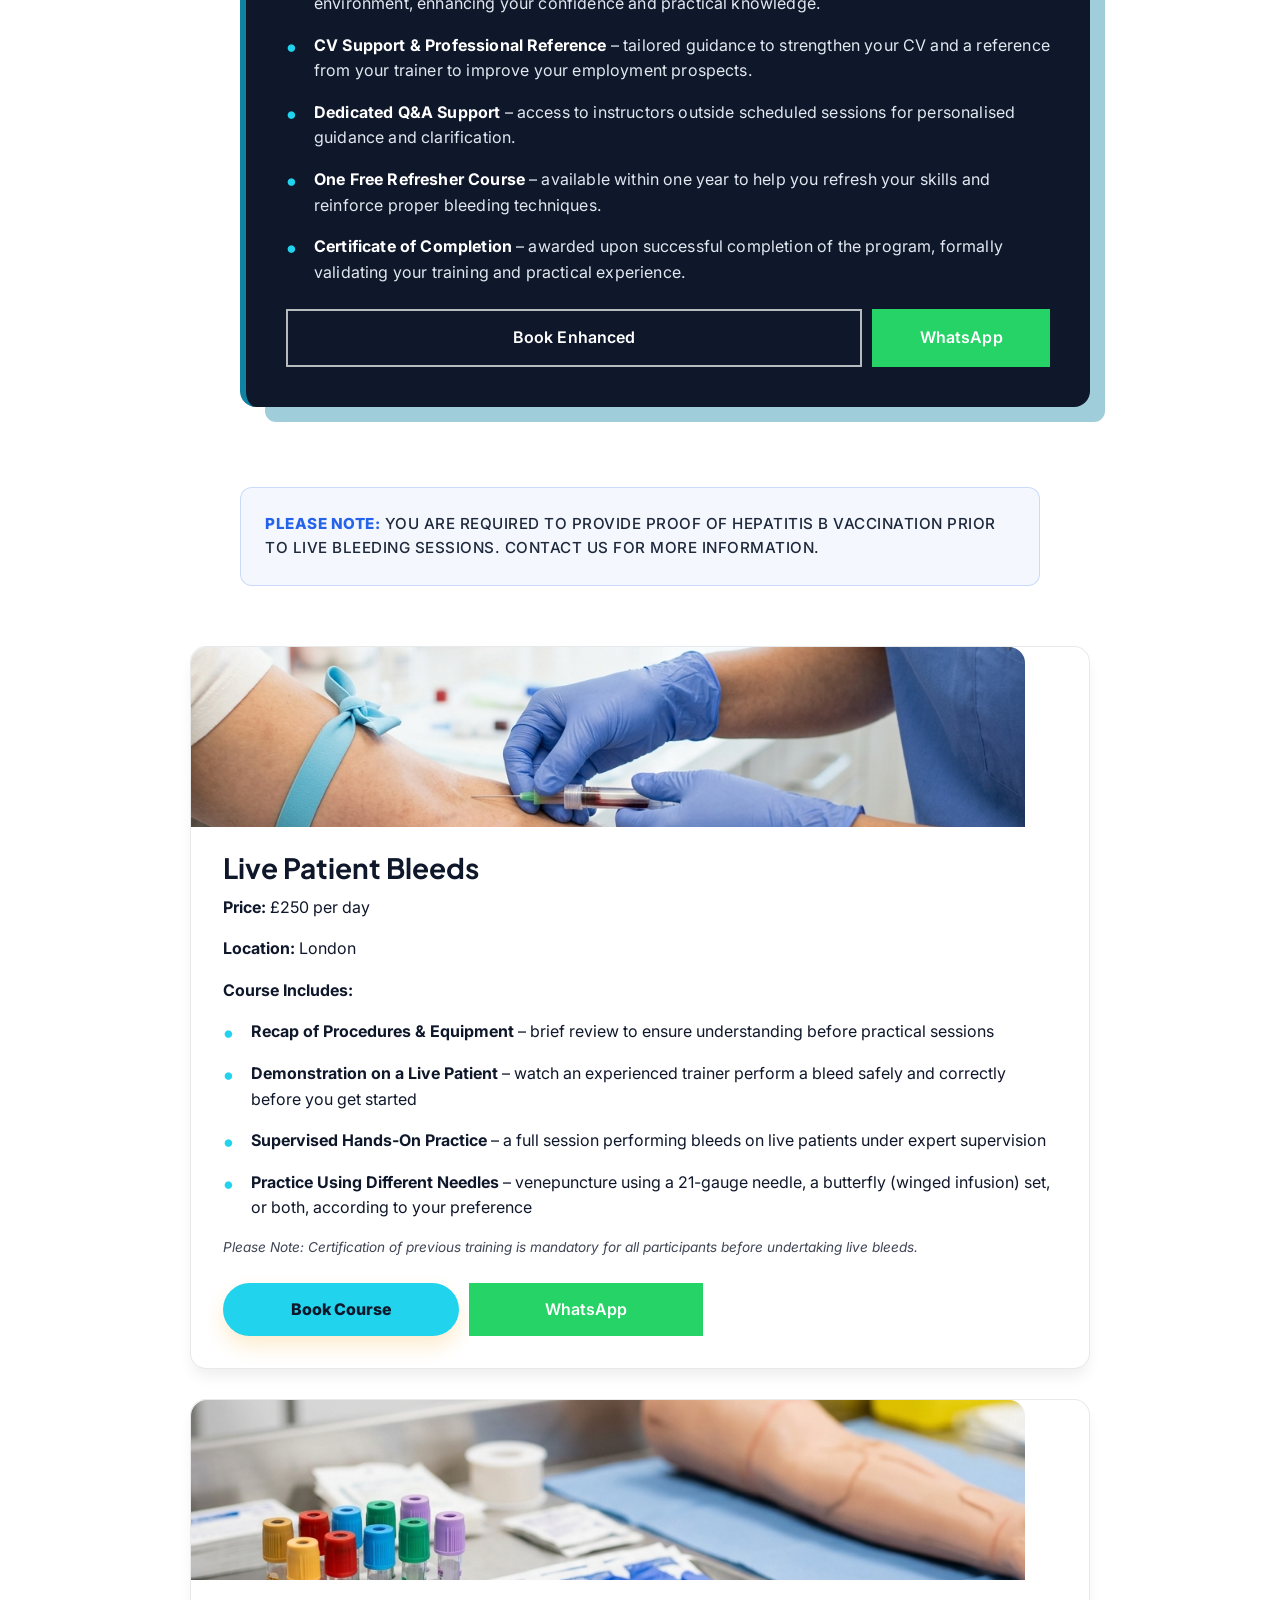
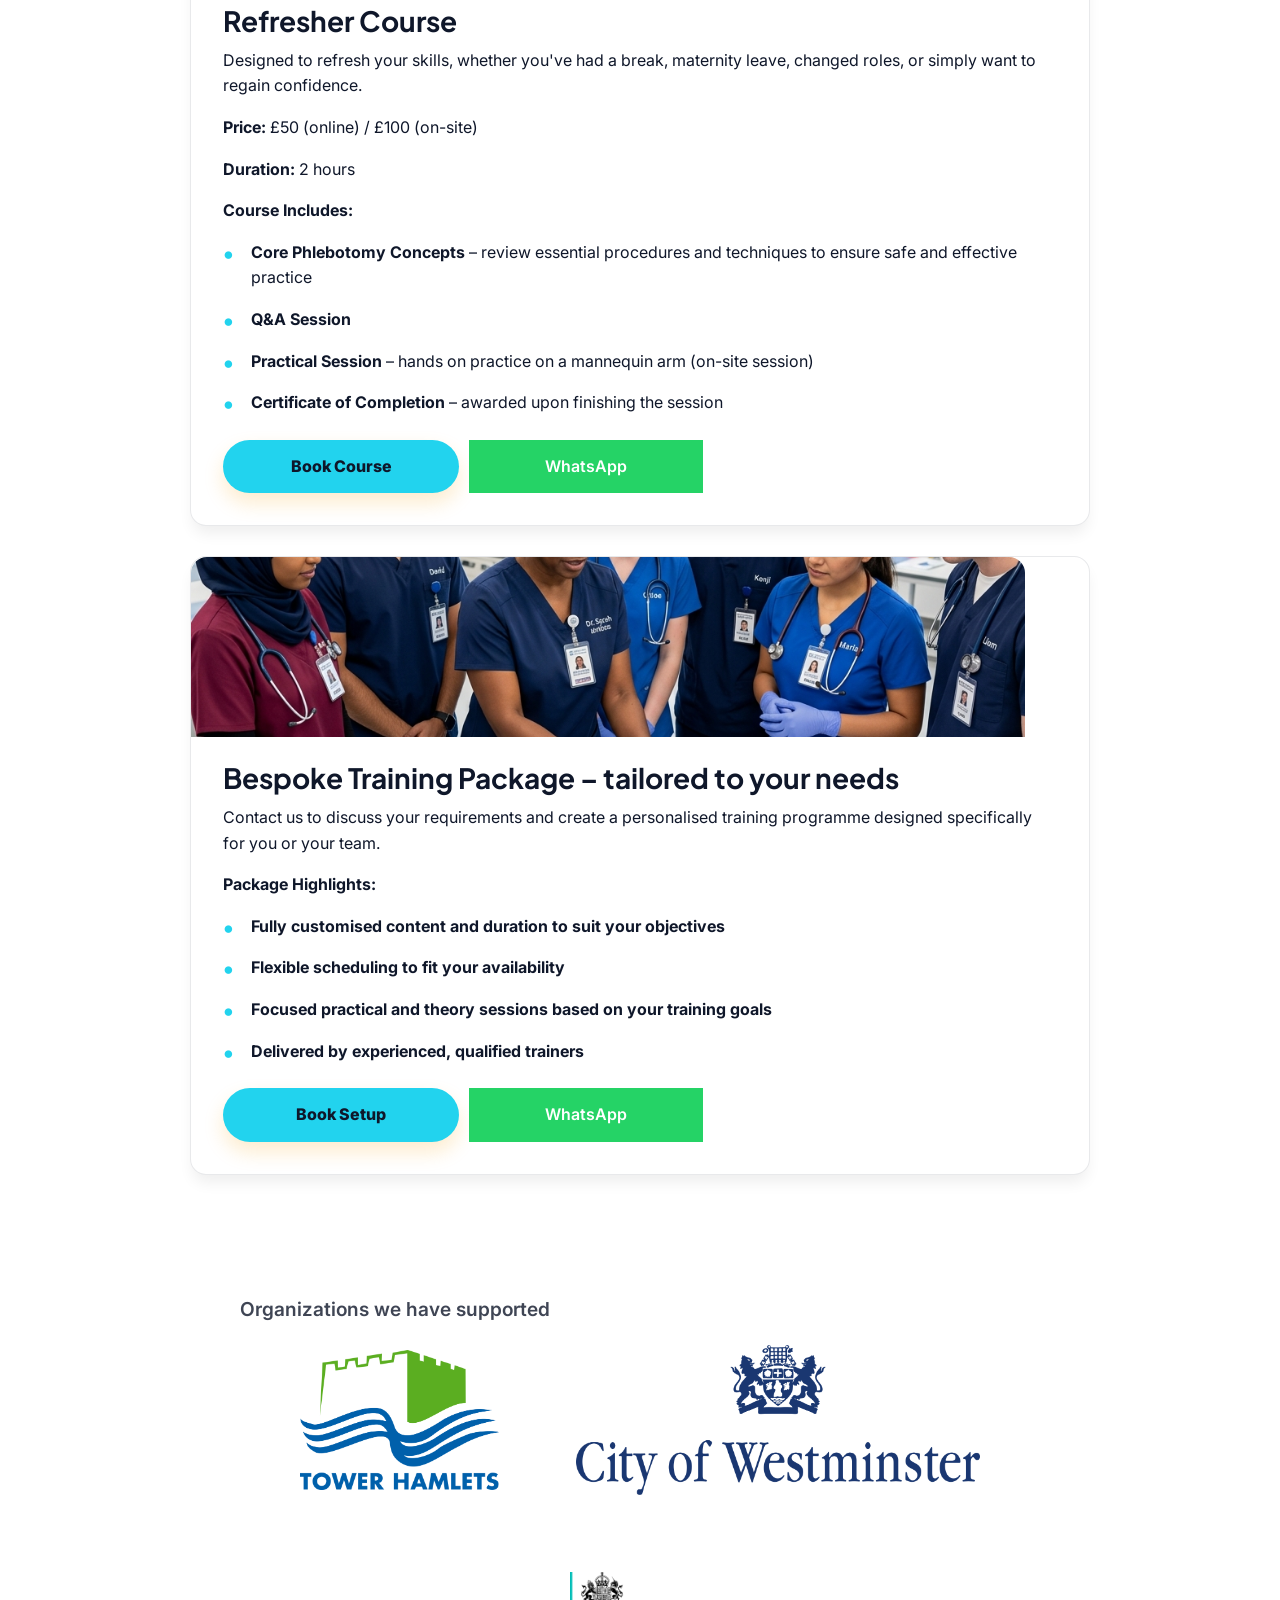
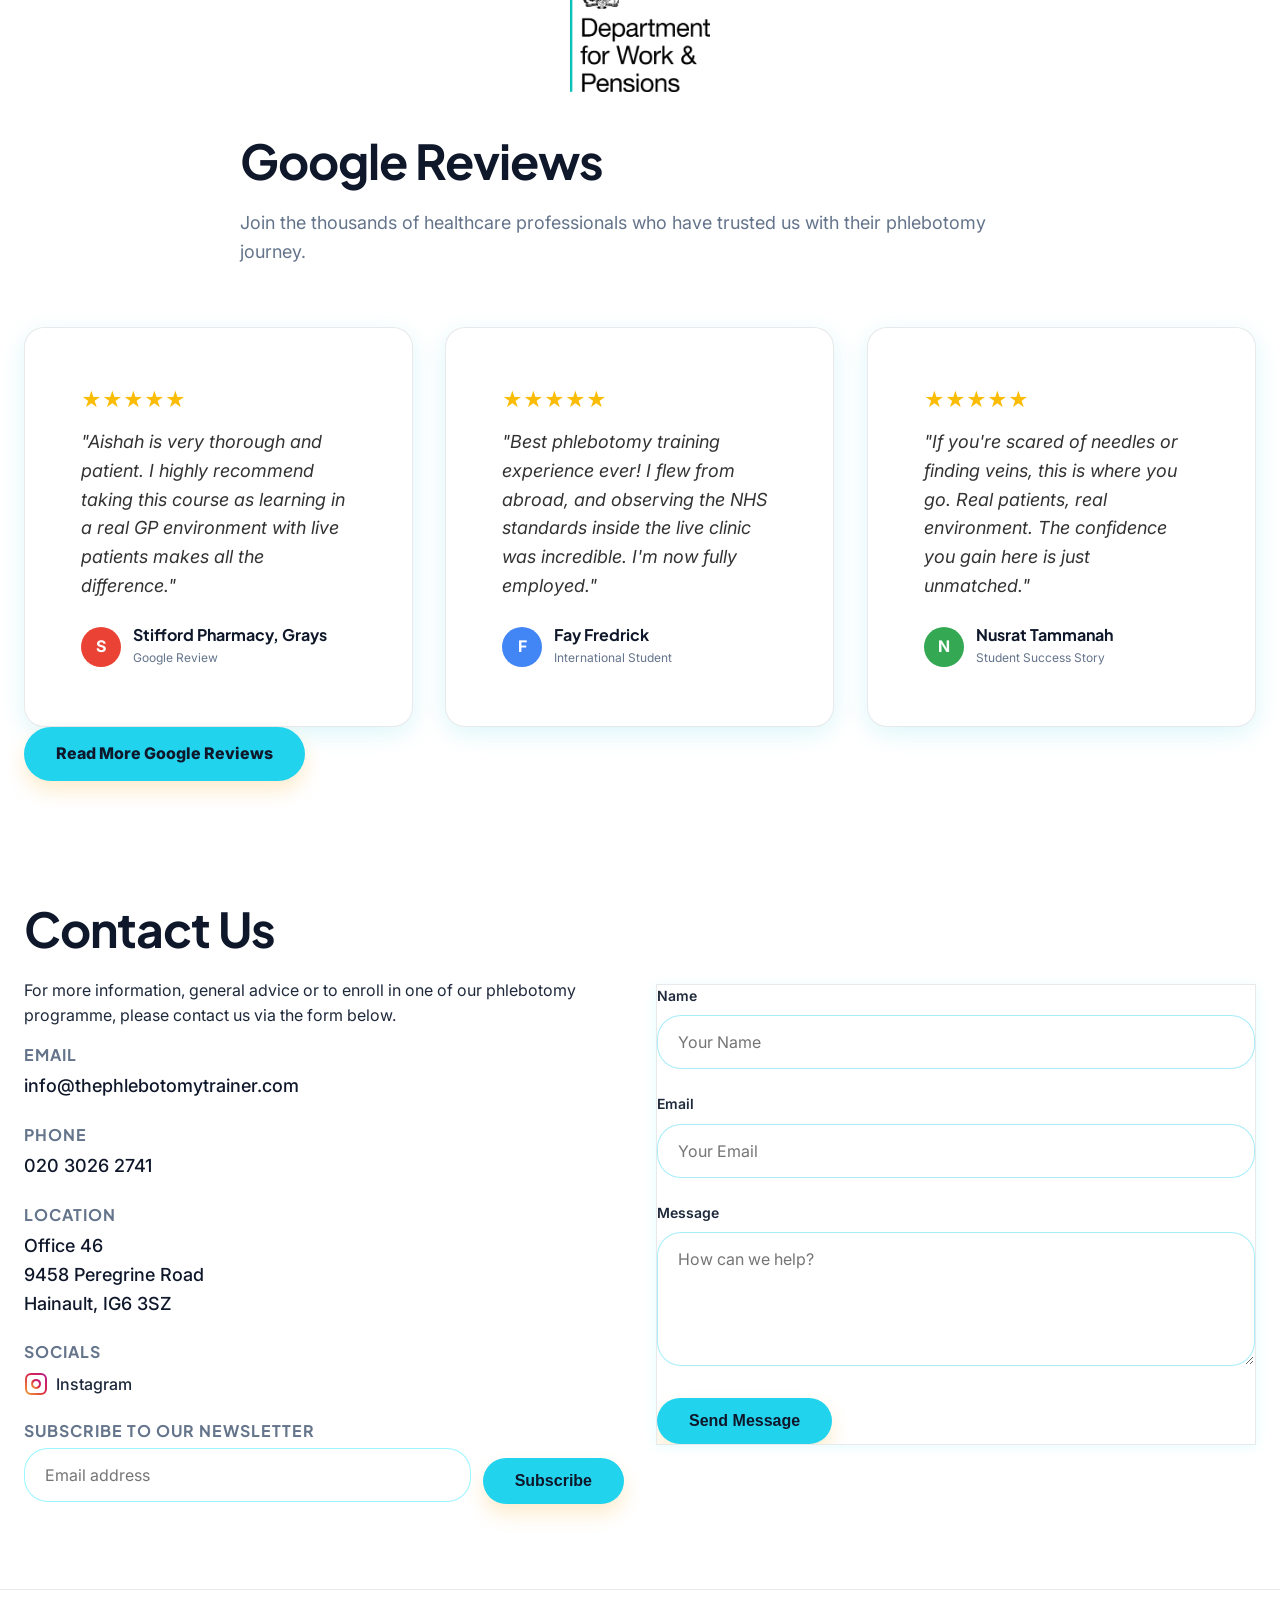
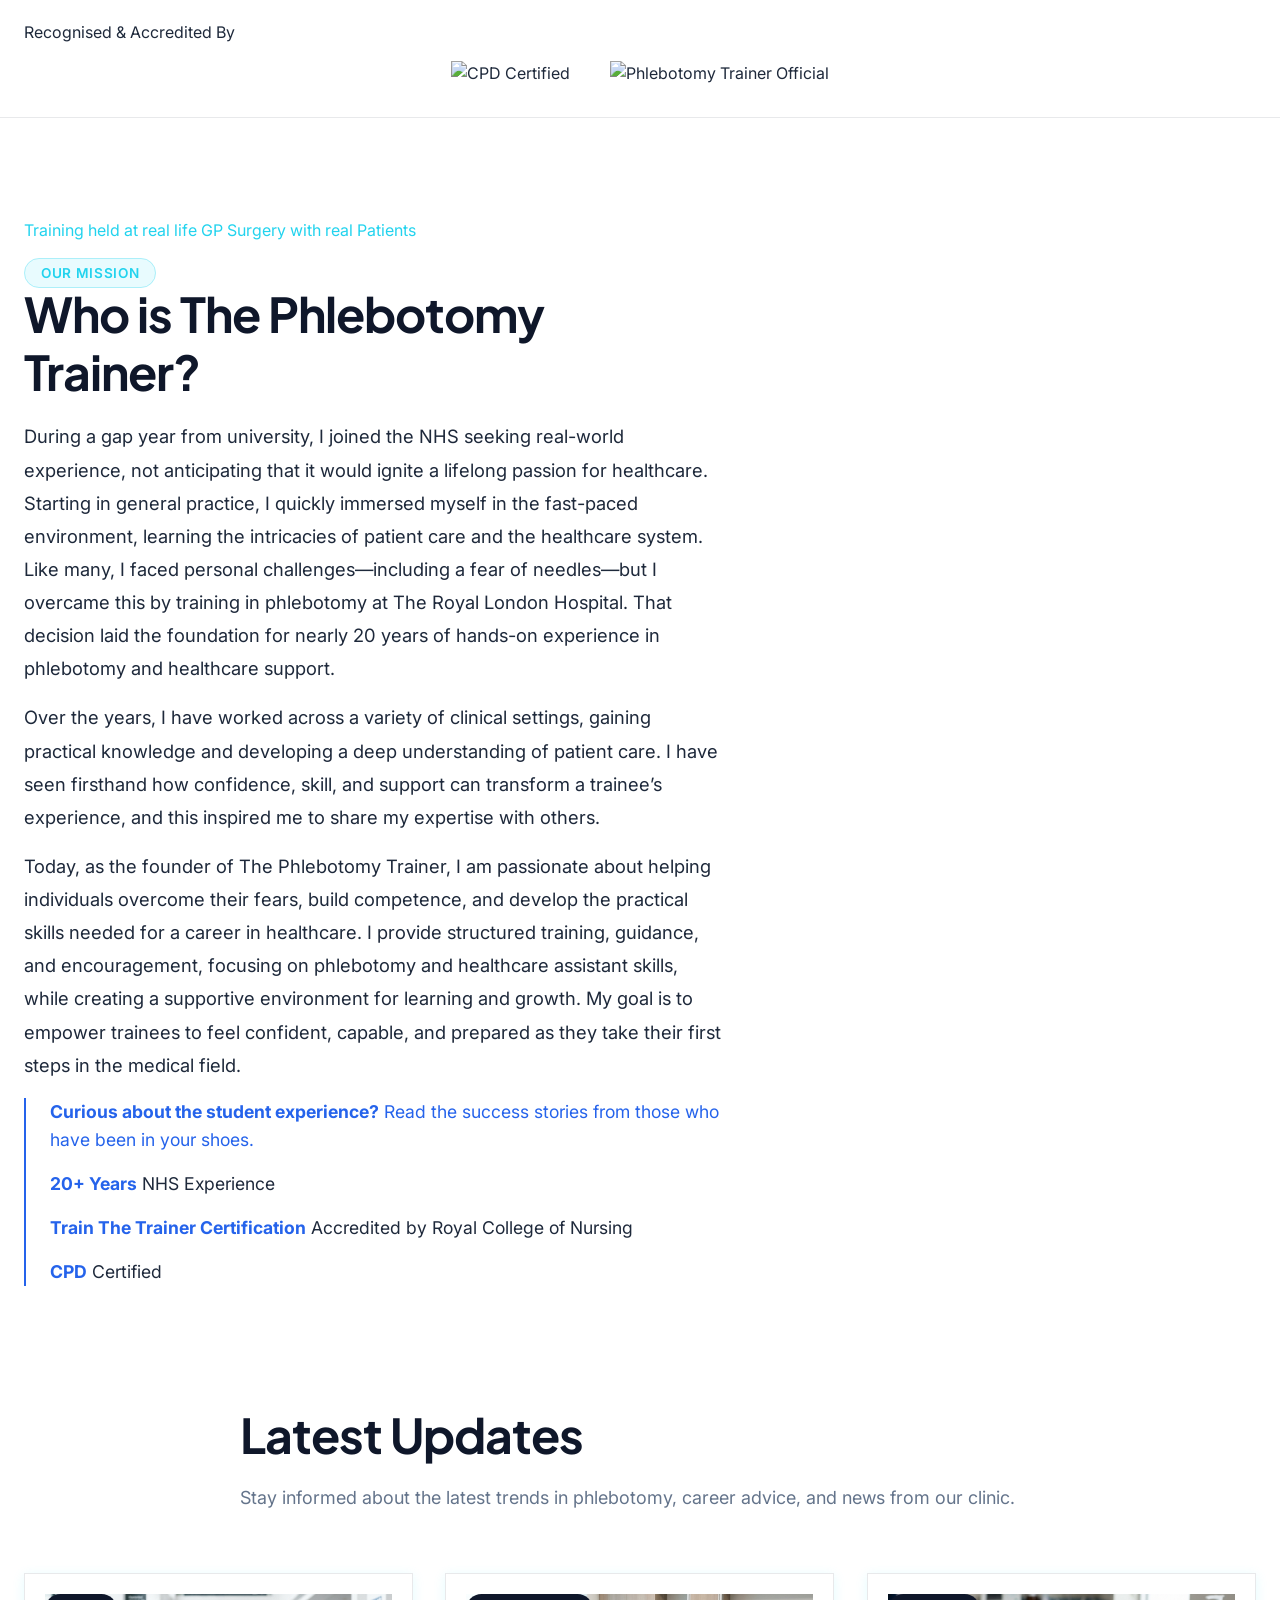
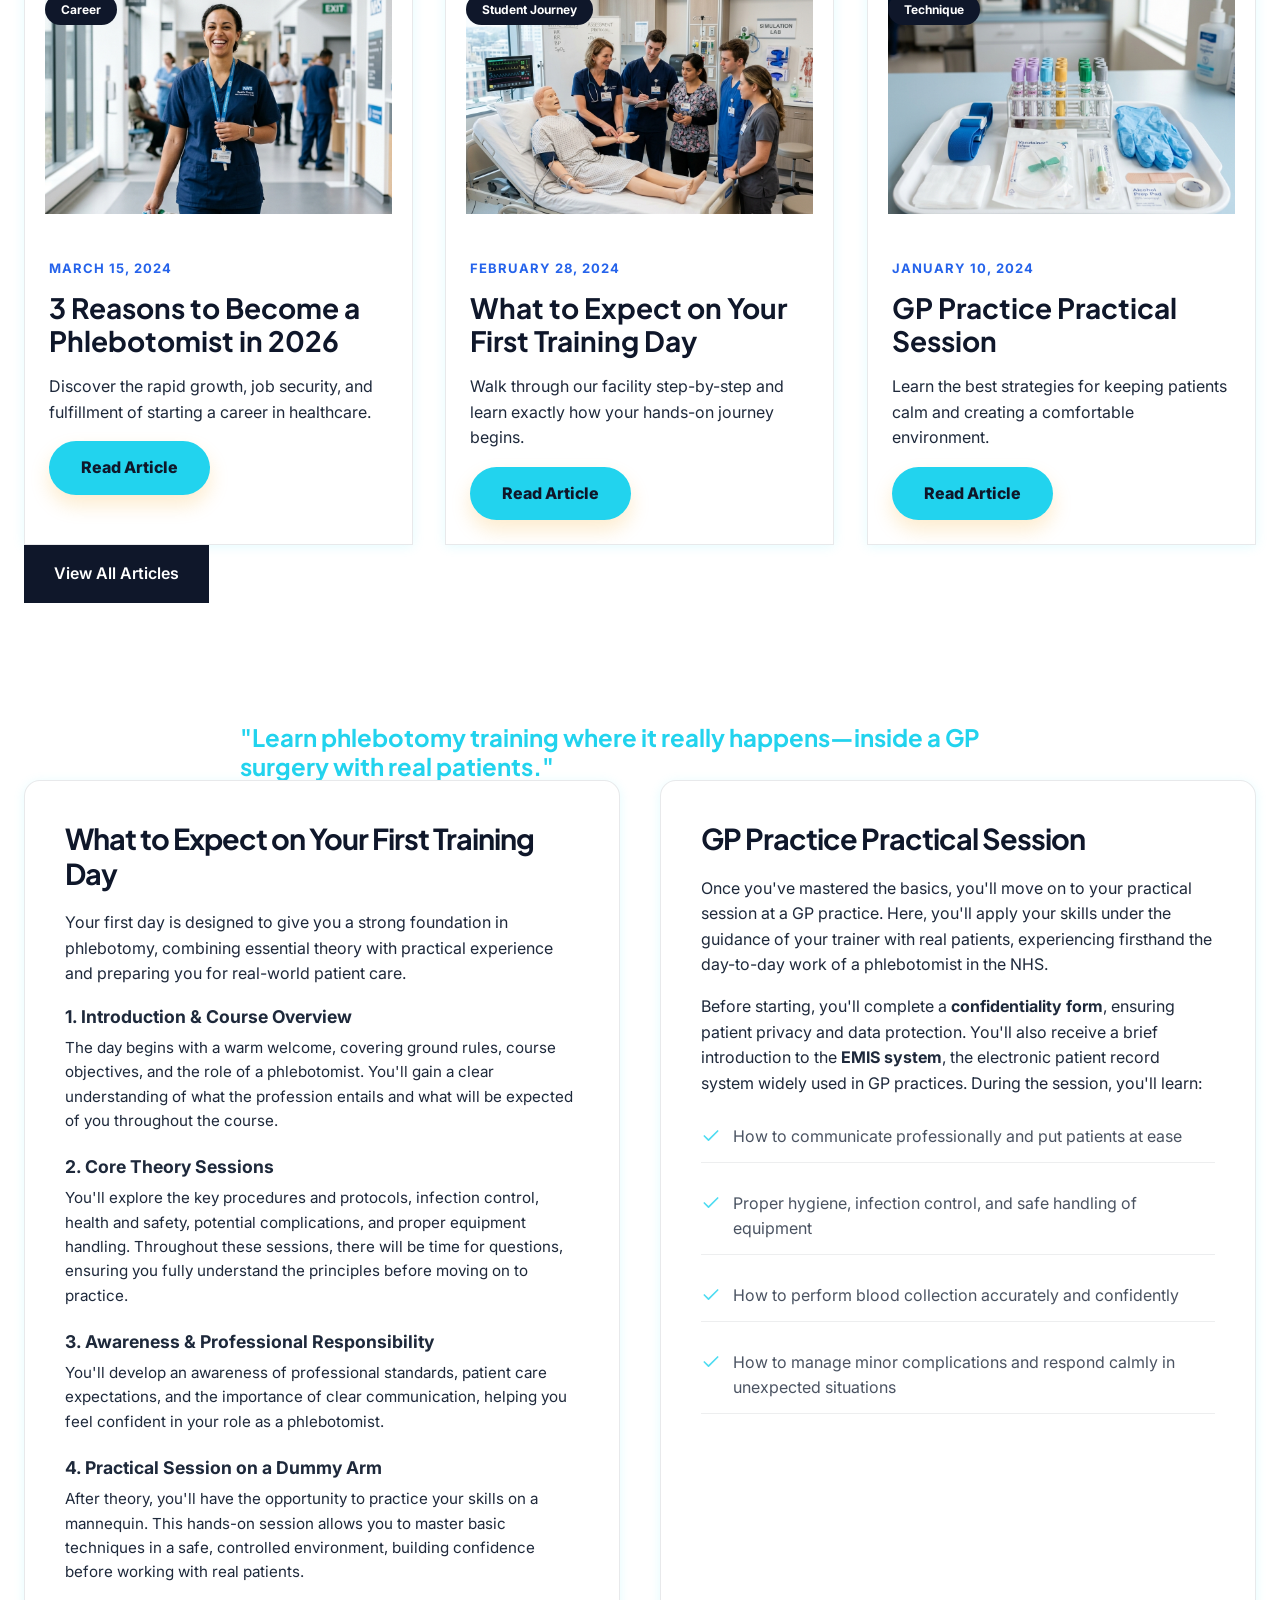
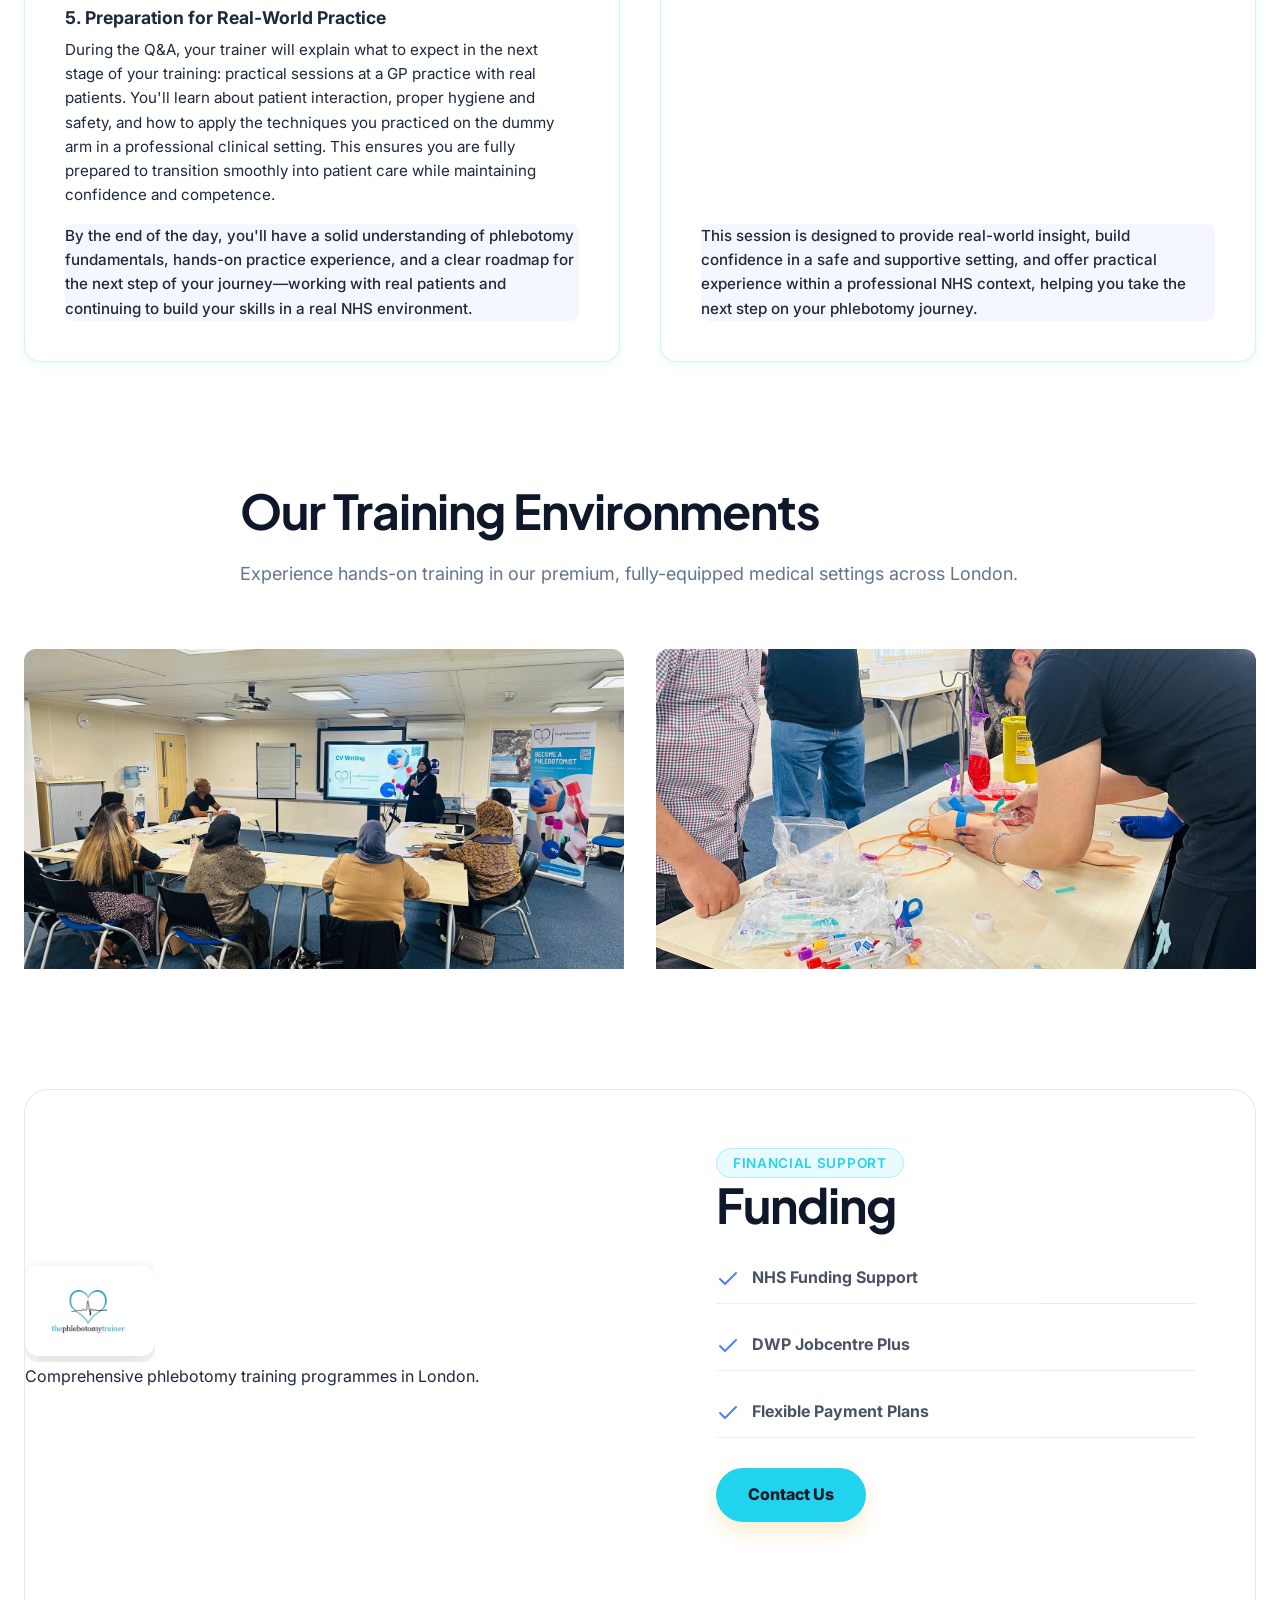
==== commit 4934aaa2: "Change website background to full white" ====
--- a/index.html
+++ b/index.html
@@ -293,7 +293,7 @@
     </script>
 
     <main>
-        <section class="hero bg-carbon" id="home" style="overflow: visible !important;">
+        <section class="hero bg-white" id="home" style="overflow: visible !important;">
             <div class="grain-overlay"></div>
             <div class="container hero-grid">
                 <div class="hero-content fade-in">
@@ -338,12 +338,12 @@
             </div>
         </section>
 
-        <section class="bg-carbon text-white section-padding position-relative" id="gp-training" style="border-top: 1px solid rgba(34, 211, 238, 0.2);">
+        <section class="bg-white section-padding position-relative" id="gp-training" style="border-top: 1px solid rgba(34, 211, 238, 0.2);">
             <div class="container">
                 <div class="section-header text-center fade-in">
                     <span class="badge mb-3 text-accent" style="border-color: var(--cyan-electric)">Unique Phlebotomy Training in a Real GP Surgery</span>
-                    <h2 class="section-title text-white">Learn in a real GP surgery with real patient interaction</h2>
-                    <p class="section-desc text-white opacity-80" style="color: #E2E8F0 !important;">Go beyond the classroom with hands-on phlebotomy training in a live London GP surgery, gaining the clinical exposure and confidence employers value.</p>
+                    <h2 class="section-title ">Learn in a real GP surgery with real patient interaction</h2>
+                    <p class="section-desc  opacity-80" >Go beyond the classroom with hands-on phlebotomy training in a live London GP surgery, gaining the clinical exposure and confidence employers value.</p>
                 </div>
                 
                 <div class="grid grid-2 mt-5 align-center">
@@ -354,33 +354,33 @@
                     <div class="grid grid-2" style="gap: 16px;">
                         <div class="card glass-panel fade-in delay-1" style="background: rgba(30, 41, 59, 0.7); border-color: rgba(34, 211, 238, 0.2); padding: 0; overflow: hidden;">
                             <div class="card-content" style="padding: 24px;">
-                                <h3 class="text-white" style="font-size: 1.1rem; color: #FFFFFF !important;">Real Patient Interaction</h3>
-                                <p class="opacity-80" style="color: #cbd5e1; font-size: 0.9rem;">Observe and practise phlebotomy techniques in a live clinical environment under the direct guidance of experienced healthcare professionals.</p>
+                                <h3 class="" style="font-size: 1.1rem; ">Real Patient Interaction</h3>
+                                <p class="opacity-80" style="color: #475569; font-size: 0.9rem;">Observe and practise phlebotomy techniques in a live clinical environment under the direct guidance of experienced healthcare professionals.</p>
                             </div>
                         </div>
                         <div class="card glass-panel fade-in delay-1" style="background: rgba(30, 41, 59, 0.7); border-color: rgba(34, 211, 238, 0.2); padding: 0; overflow: hidden;">
                             <div class="card-content" style="padding: 24px;">
-                                <h3 class="text-white" style="font-size: 1.1rem; color: #FFFFFF !important;">Hands-On Patient Care</h3>
-                                <p class="opacity-80" style="color: #cbd5e1; font-size: 0.9rem;">Engage with patients and perform blood draws under supervision in a real clinical setting, gaining hands-on experience and building confidence for real-world practice.</p>
+                                <h3 class="" style="font-size: 1.1rem; ">Hands-On Patient Care</h3>
+                                <p class="opacity-80" style="color: #475569; font-size: 0.9rem;">Engage with patients and perform blood draws under supervision in a real clinical setting, gaining hands-on experience and building confidence for real-world practice.</p>
                             </div>
                         </div>
                         <div class="card glass-panel fade-in delay-2" style="background: rgba(30, 41, 59, 0.7); border-color: rgba(34, 211, 238, 0.2); padding: 0; overflow: hidden;">
                             <div class="card-content" style="padding: 24px;">
-                                <h3 class="text-white" style="font-size: 1.1rem; color: #FFFFFF !important;">Clinical System (EMIS)</h3>
-                                <p class="opacity-80" style="color: #cbd5e1; font-size: 0.9rem;">Experience EMIS, the UK’s leading GP system, observing electronic records, blood sample processing, and labelling.</p>
+                                <h3 class="" style="font-size: 1.1rem; ">Clinical System (EMIS)</h3>
+                                <p class="opacity-80" style="color: #475569; font-size: 0.9rem;">Experience EMIS, the UK’s leading GP system, observing electronic records, blood sample processing, and labelling.</p>
                             </div>
                         </div>
                         <div class="card glass-panel fade-in delay-2" style="background: rgba(30, 41, 59, 0.7); border-color: rgba(34, 211, 238, 0.2); padding: 0; overflow: hidden;">
                             <div class="card-content" style="padding: 24px;">
-                                <h3 class="text-white" style="font-size: 1.1rem; color: #FFFFFF !important;">Work Experience</h3>
-                                <p class="opacity-80" style="color: #cbd5e1; font-size: 0.9rem;">Gain valuable experience via our program in a London based GP surgery and enhance your CV and job prospects</p>
+                                <h3 class="" style="font-size: 1.1rem; ">Work Experience</h3>
+                                <p class="opacity-80" style="color: #475569; font-size: 0.9rem;">Gain valuable experience via our program in a London based GP surgery and enhance your CV and job prospects</p>
                             </div>
                         </div>
                     </div>
                 </div>
                 
                 <div class="text-center mt-5 fade-in delay-2" style="padding-top: 40px;">
-                    <h3 class="mb-4 text-white" style="color: #FFFFFF !important;">Don't just take a course—build skills for your career.</h3>
+                    <h3 class="mb-4 " >Don't just take a course—build skills for your career.</h3>
                     <div class="hero-actions justify-center" style="display: flex; gap: 16px; justify-content: center;">
                         <a href="#services" class="btn btn-accent">View Course Dates</a>
                         <a href="#testimonials" class="btn btn-outline-white">Hear from our Alumni</a>
@@ -567,7 +567,7 @@
 
         
 
-        <section class="trust-section section-padding bg-zinc-gray" id="testimonials">
+        <section class="trust-section section-padding bg-white" id="testimonials">
             <div class="container">
                 <div class="section-header text-center mb-5 fade-in">
                     <div class="mb-5 pb-4">
@@ -891,7 +891,7 @@
             </div>
         </section>
 
-        <section class="gallery section-padding bg-light">
+        <section class="gallery section-padding bg-white">
             <div class="container">
                 <div class="section-header text-center fade-in">
                     <h2 class="section-title">Our Training Environments</h2>
@@ -939,7 +939,7 @@
 
     </main>
 
-    <footer class="footer bg-carbon text-white section-padding">
+    <footer class="footer bg-white section-padding">
         <div class="container">
             <div class="grid grid-3 footer-grid">
                 <div class="footer-col group-logo-accreditation">
@@ -947,12 +947,12 @@
                     <p class="text-sm opacity-60">Providing professional clinical training in London. CPD Accredited and RCN Certified trainers.</p>
                 </div>
                 <div class="footer-col">
-                    <h4 class="text-white mb-4">Training Location</h4>
+                    <h4 class=" mb-4">Training Location</h4>
                     <p class="text-sm opacity-60 mb-2">15-17 New North Road<br>Hainault, Ilford, IG6 2UE</p>
                     <p class="text-sm opacity-60">Office: 020 3026 2741<br>Mobile: 0731 211 4118</p>
                 </div>
                 <div class="footer-col">
-                    <h4 class="text-white mb-4">Official Registered Office</h4>
+                    <h4 class=" mb-4">Official Registered Office</h4>
                     <p class="text-sm opacity-60">Office 4694, 58 Peregrine Road<br>Hainault, IG6 3SZ<br>CRN: 14751717</p>
                     <div class="mt-4" style="display: flex; align-items: center; gap: 20px;">
                         <a href="#home">
--- a/style.css
+++ b/style.css
@@ -533,7 +533,7 @@
 
 .hero-text {
     font-size: 18px;
-    color: white;
+    color: var(--text-main);
     margin-bottom: 40px;
 }
 
@@ -1545,8 +1545,9 @@
 
 /* Footer */
 .footer {
-    background-color: var(--carbon-base);
-    color: white;
+    background-color: white;
+    color: var(--carbon-base);
+    border-top: 1px solid var(--border);
 }
 
 .footer-logo {
@@ -2191,12 +2192,12 @@
 }
 
 .hero-title {
-    color: #FFFFFF !important;
+    color: var(--carbon-base) !important;
     text-shadow: 0 0 20px rgba(0, 229, 255, 0.2);
 }
 
 .hero-subtitle {
-    color: #E2E8F0 !important;
+    color: var(--text-main) !important;
     max-width: 600px;
 }
 
@@ -2410,12 +2411,12 @@
 }
 
 .hero-title {
-    color: #FFFFFF !important;
+    color: var(--carbon-base) !important;
     text-shadow: 0 0 20px rgba(0, 229, 255, 0.2);
 }
 
 .hero-subtitle {
-    color: #E2E8F0 !important;
+    color: var(--text-main) !important;
     max-width: 600px;
 }
 
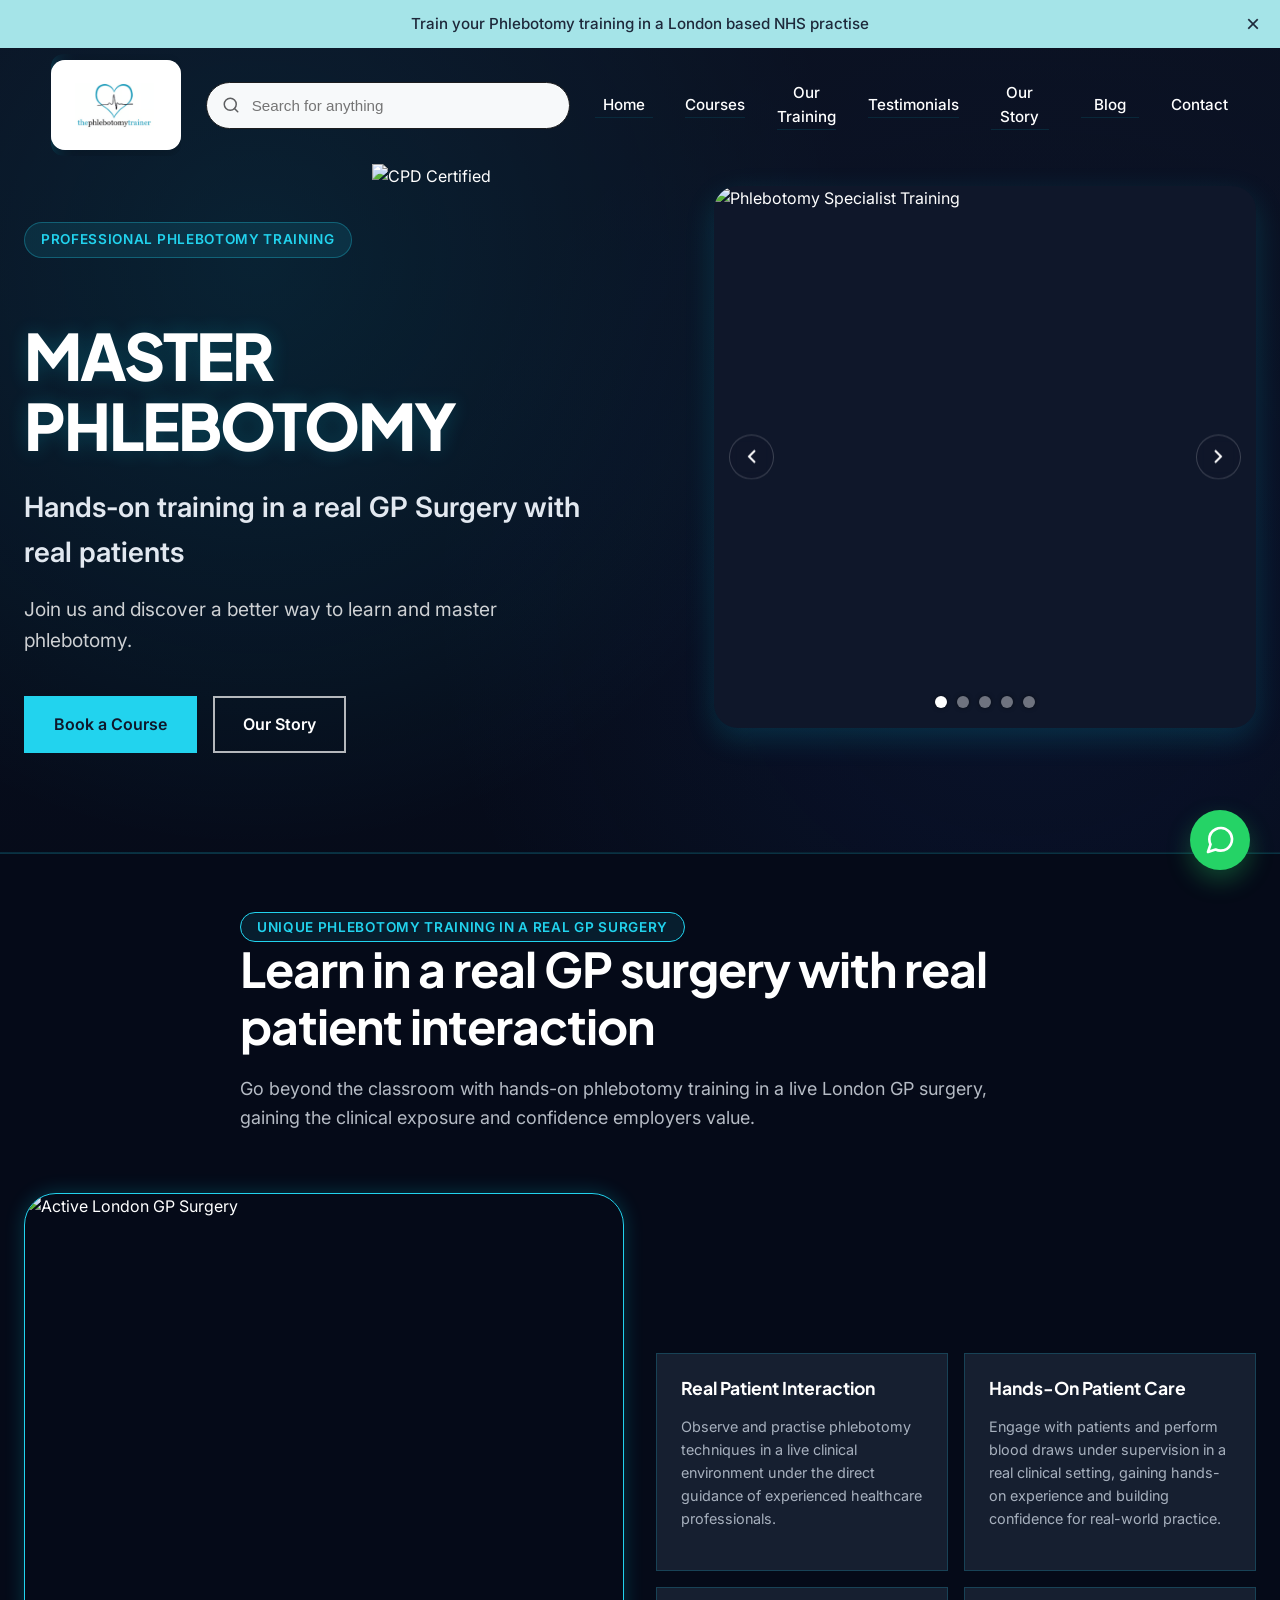
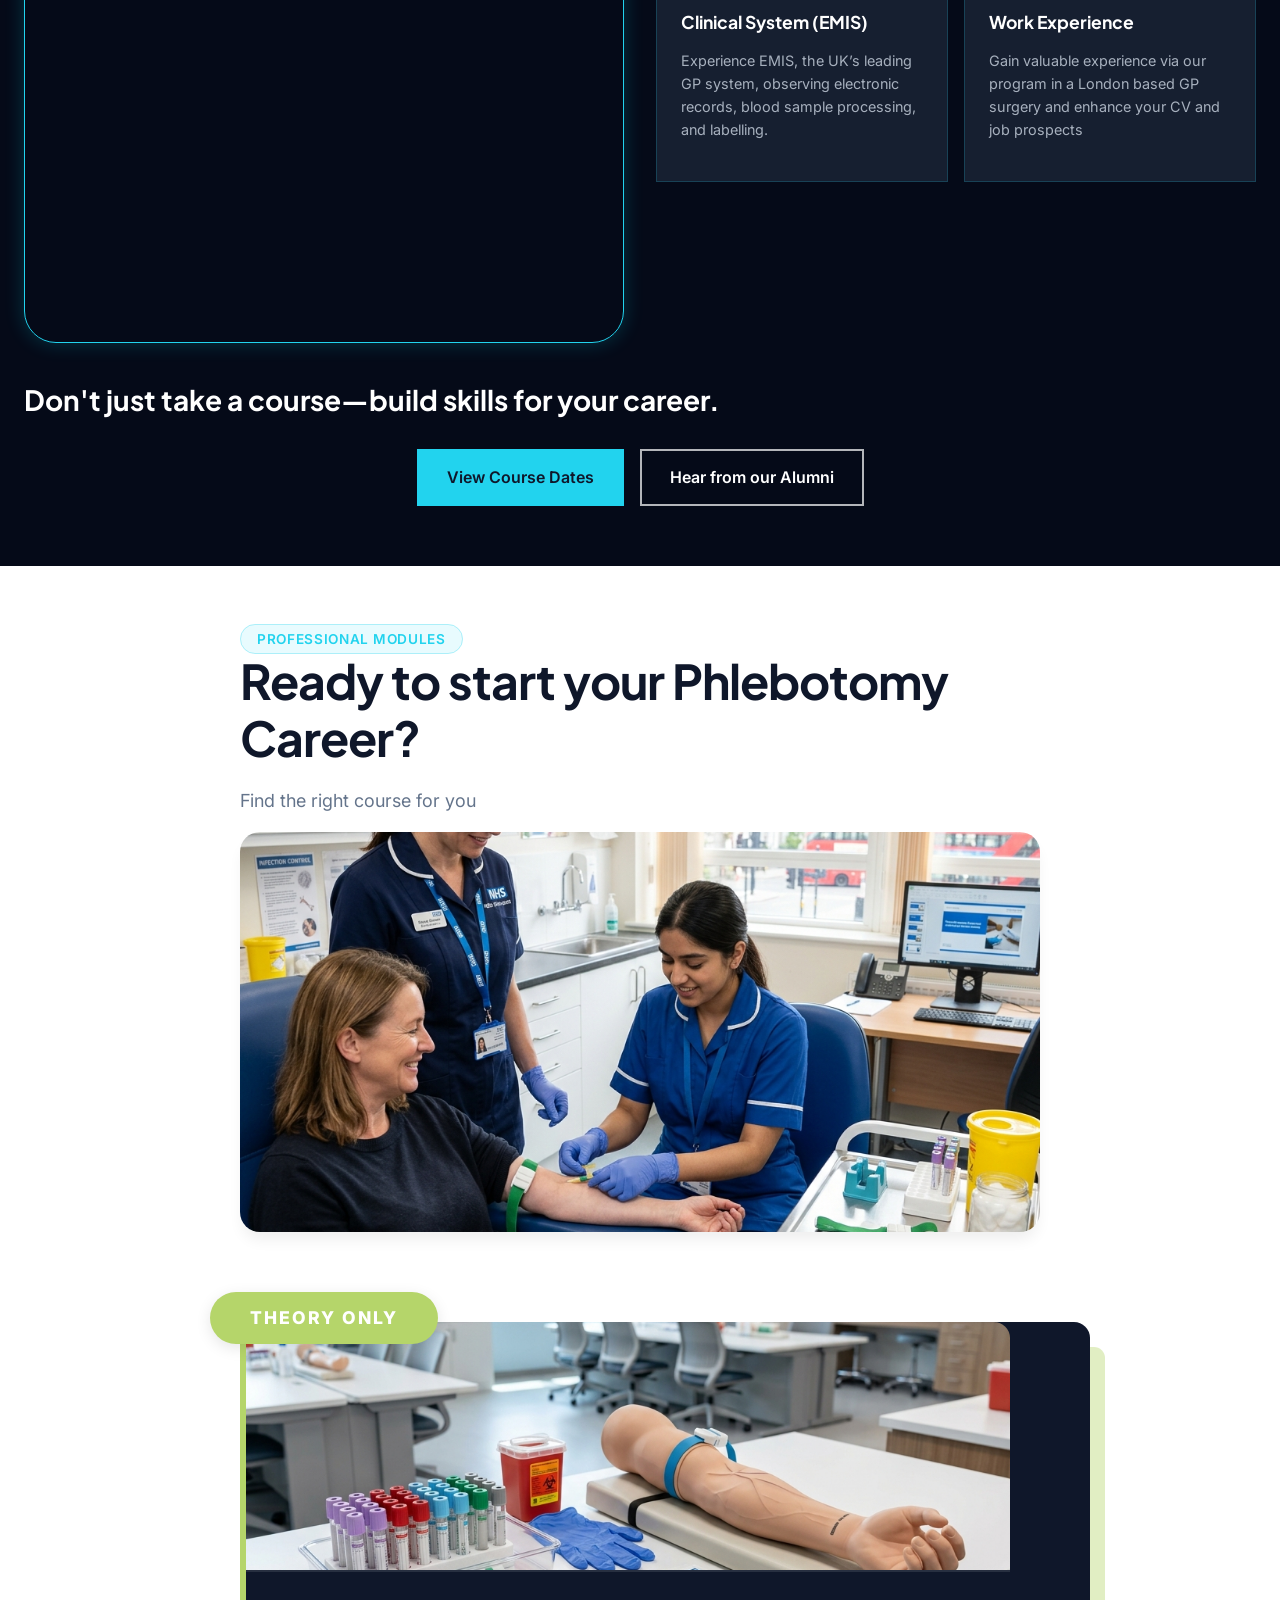
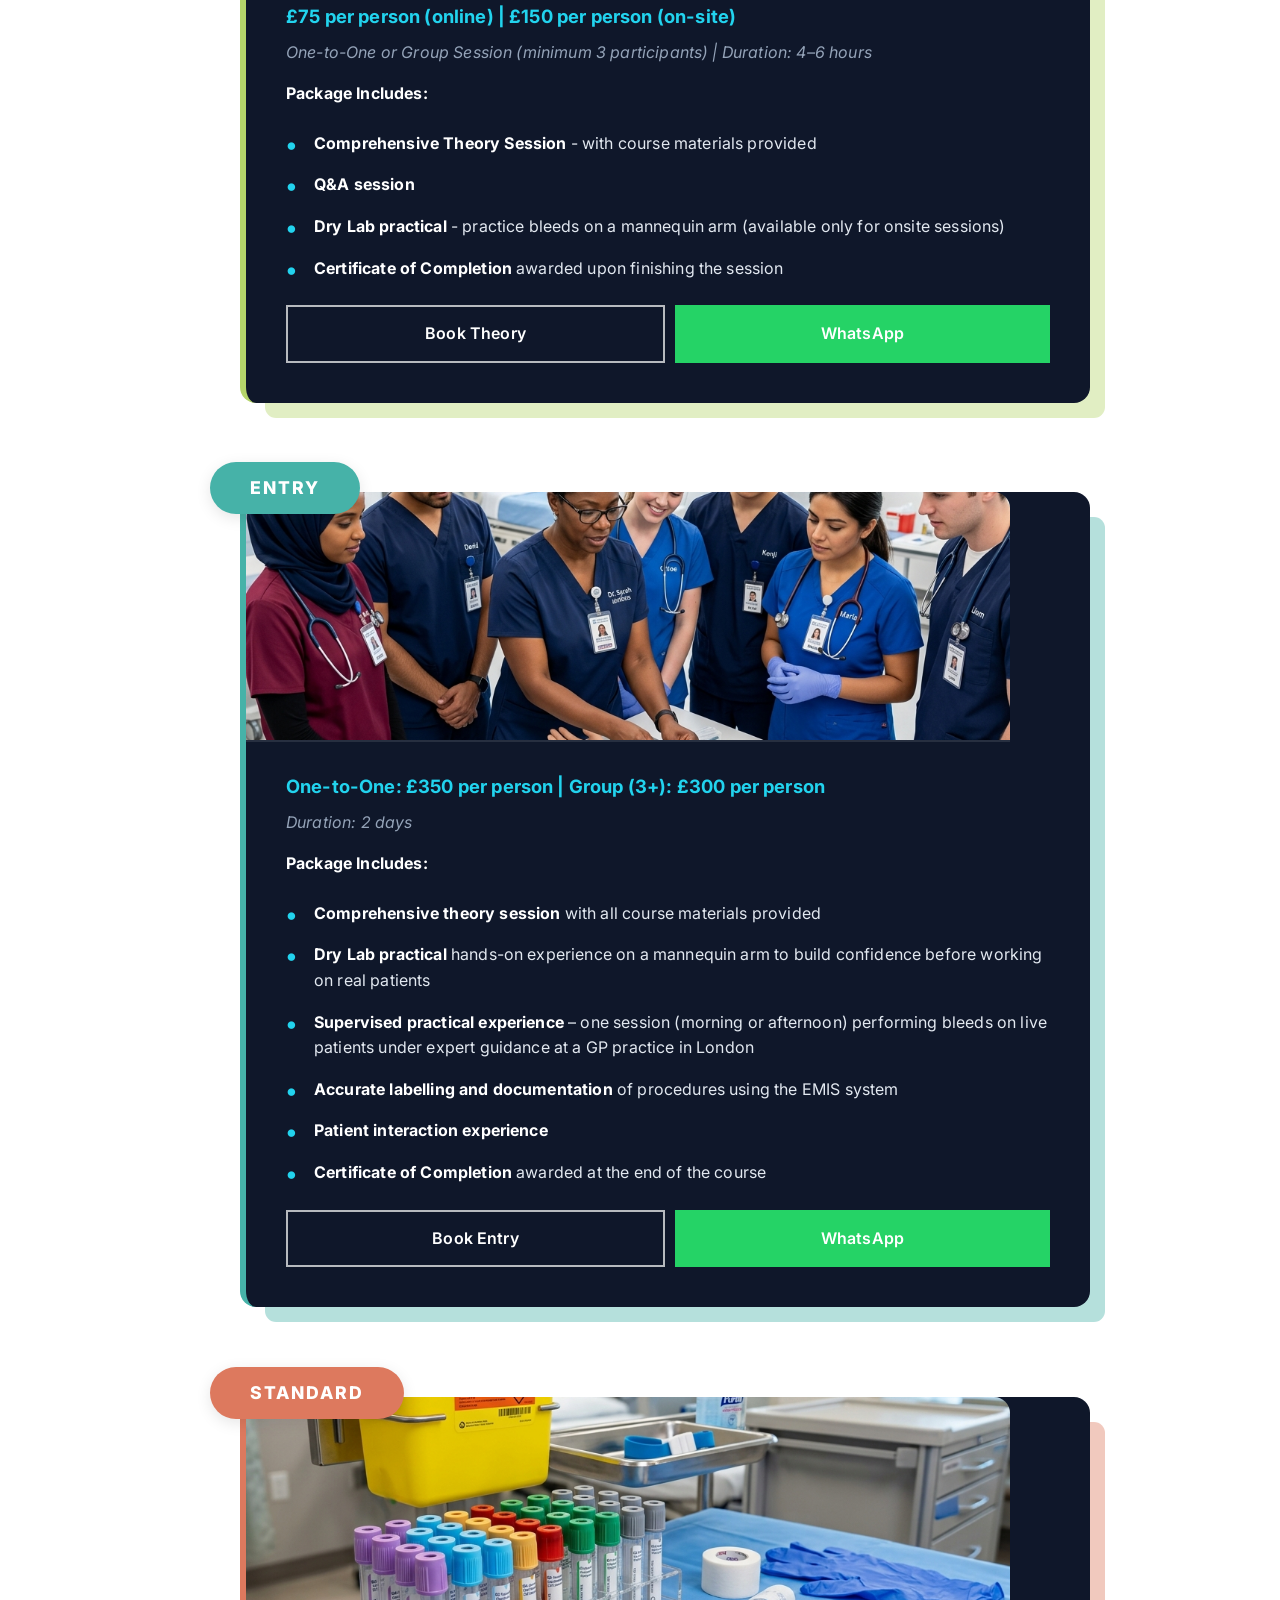
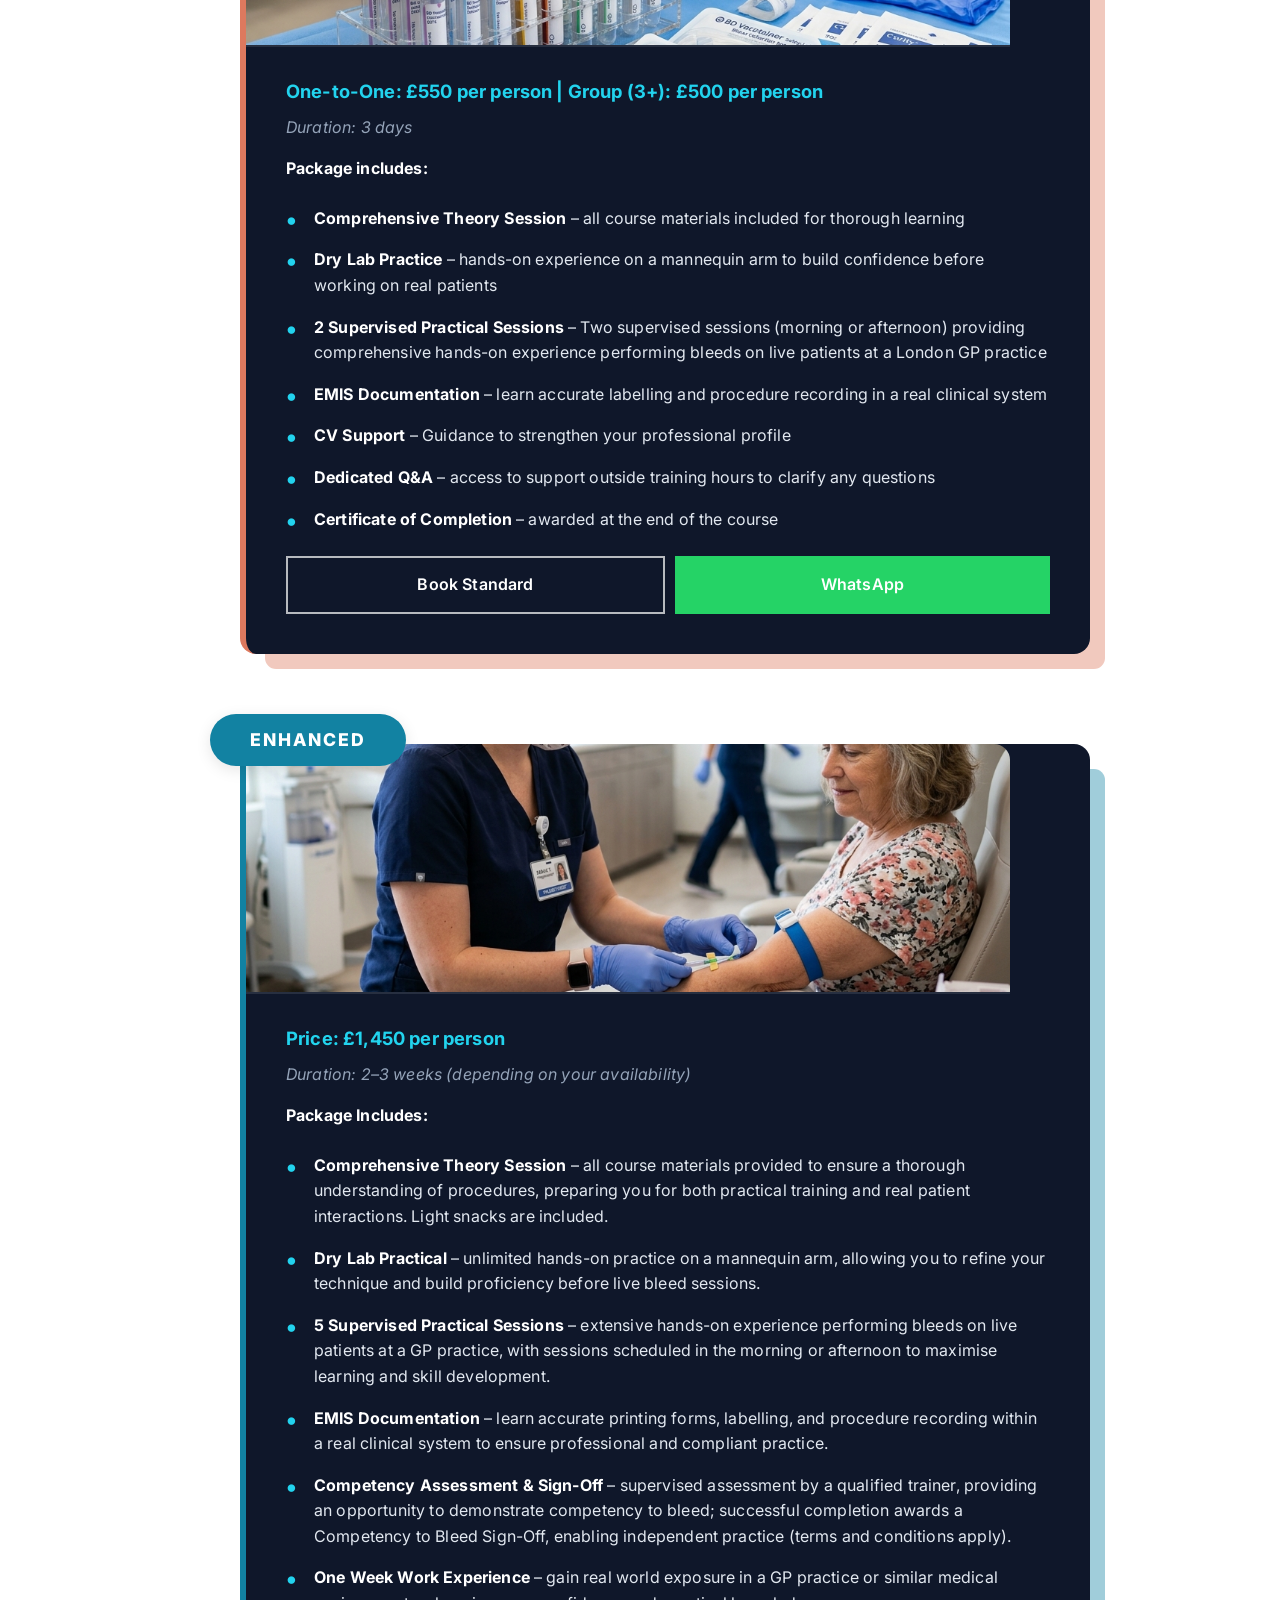
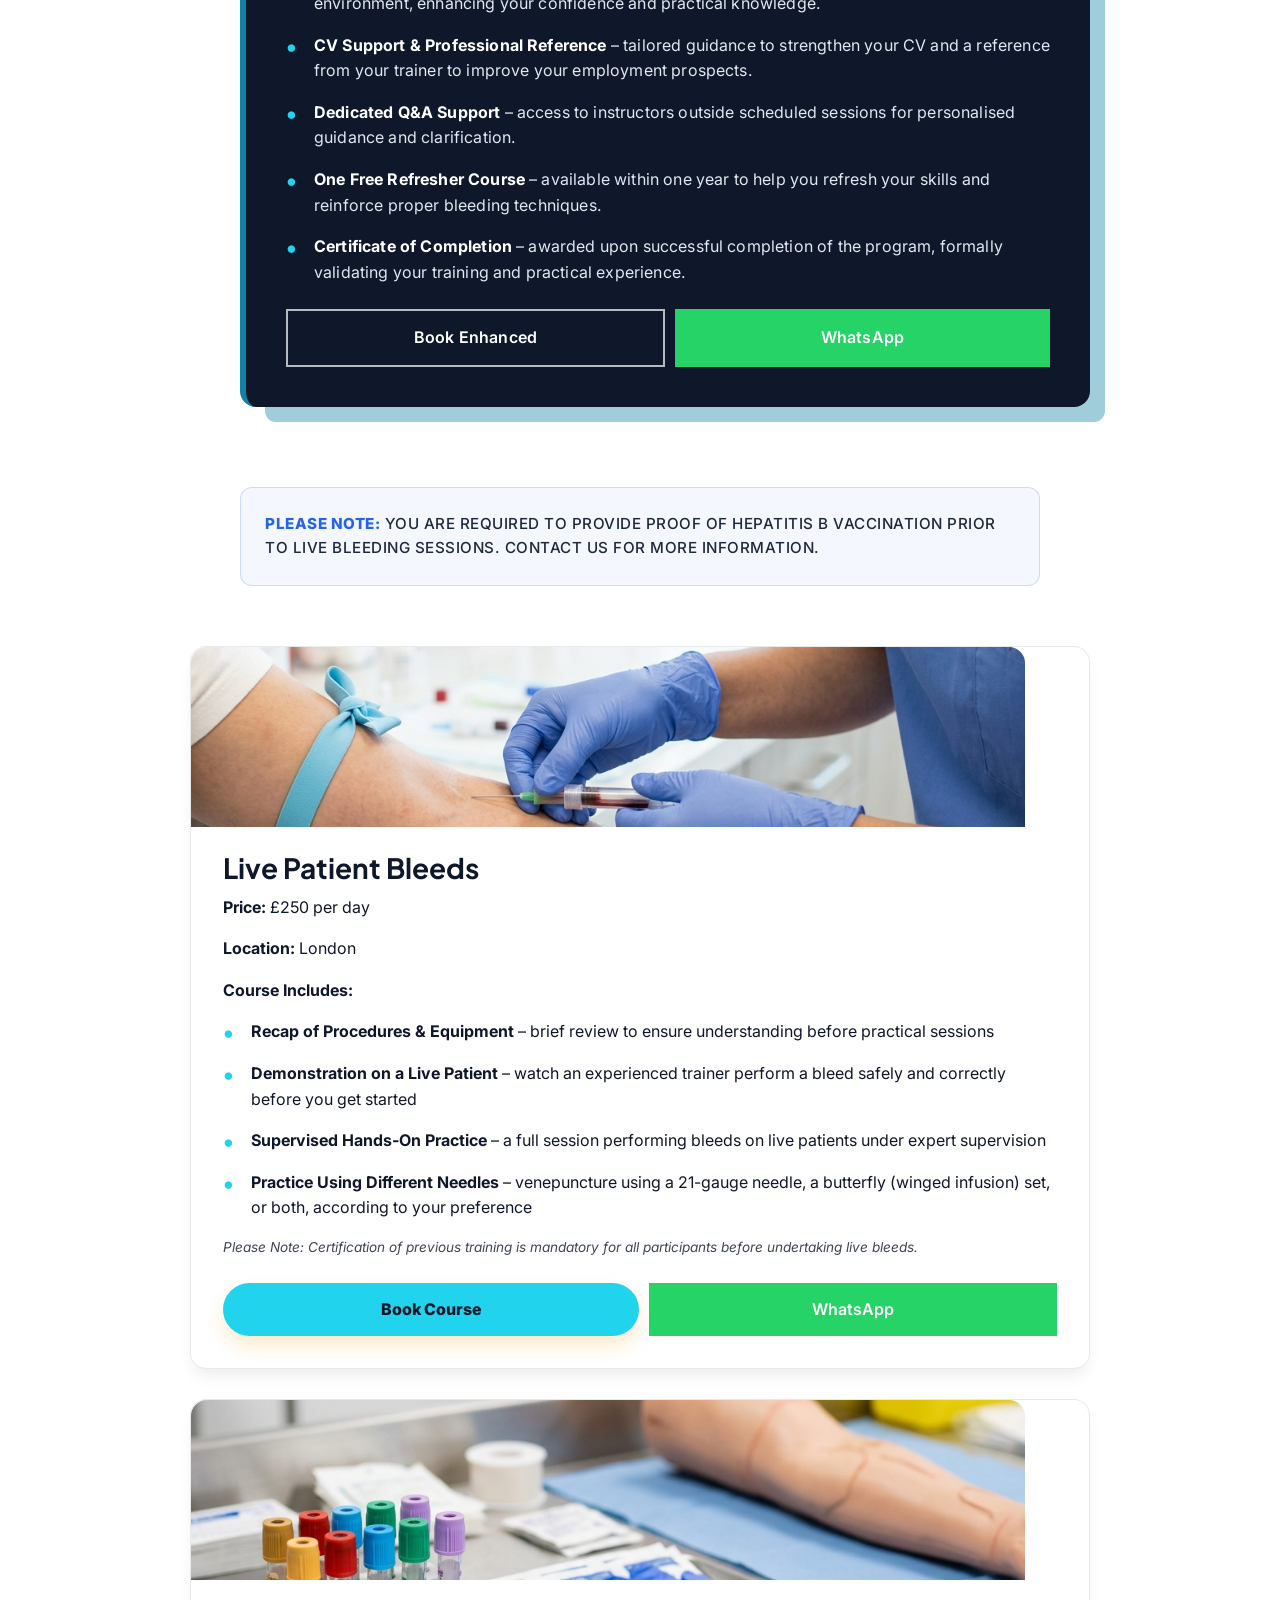
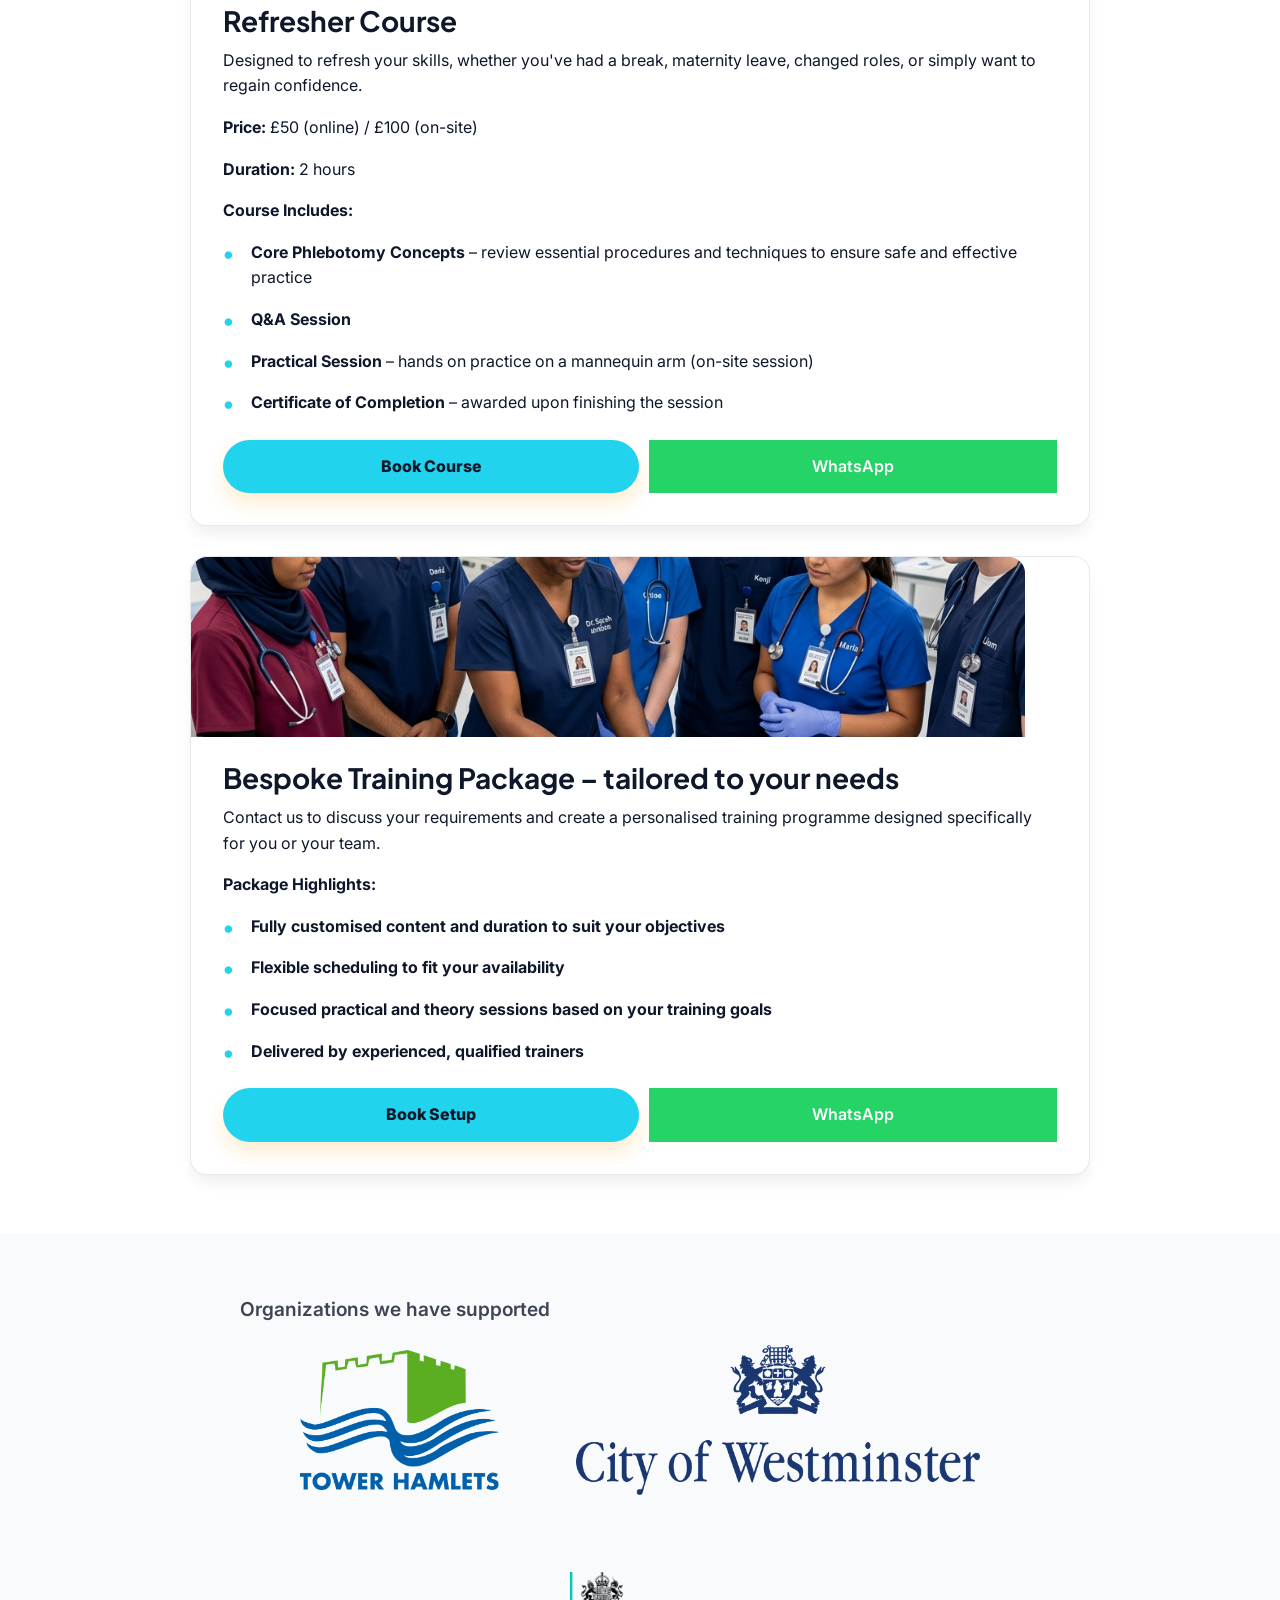
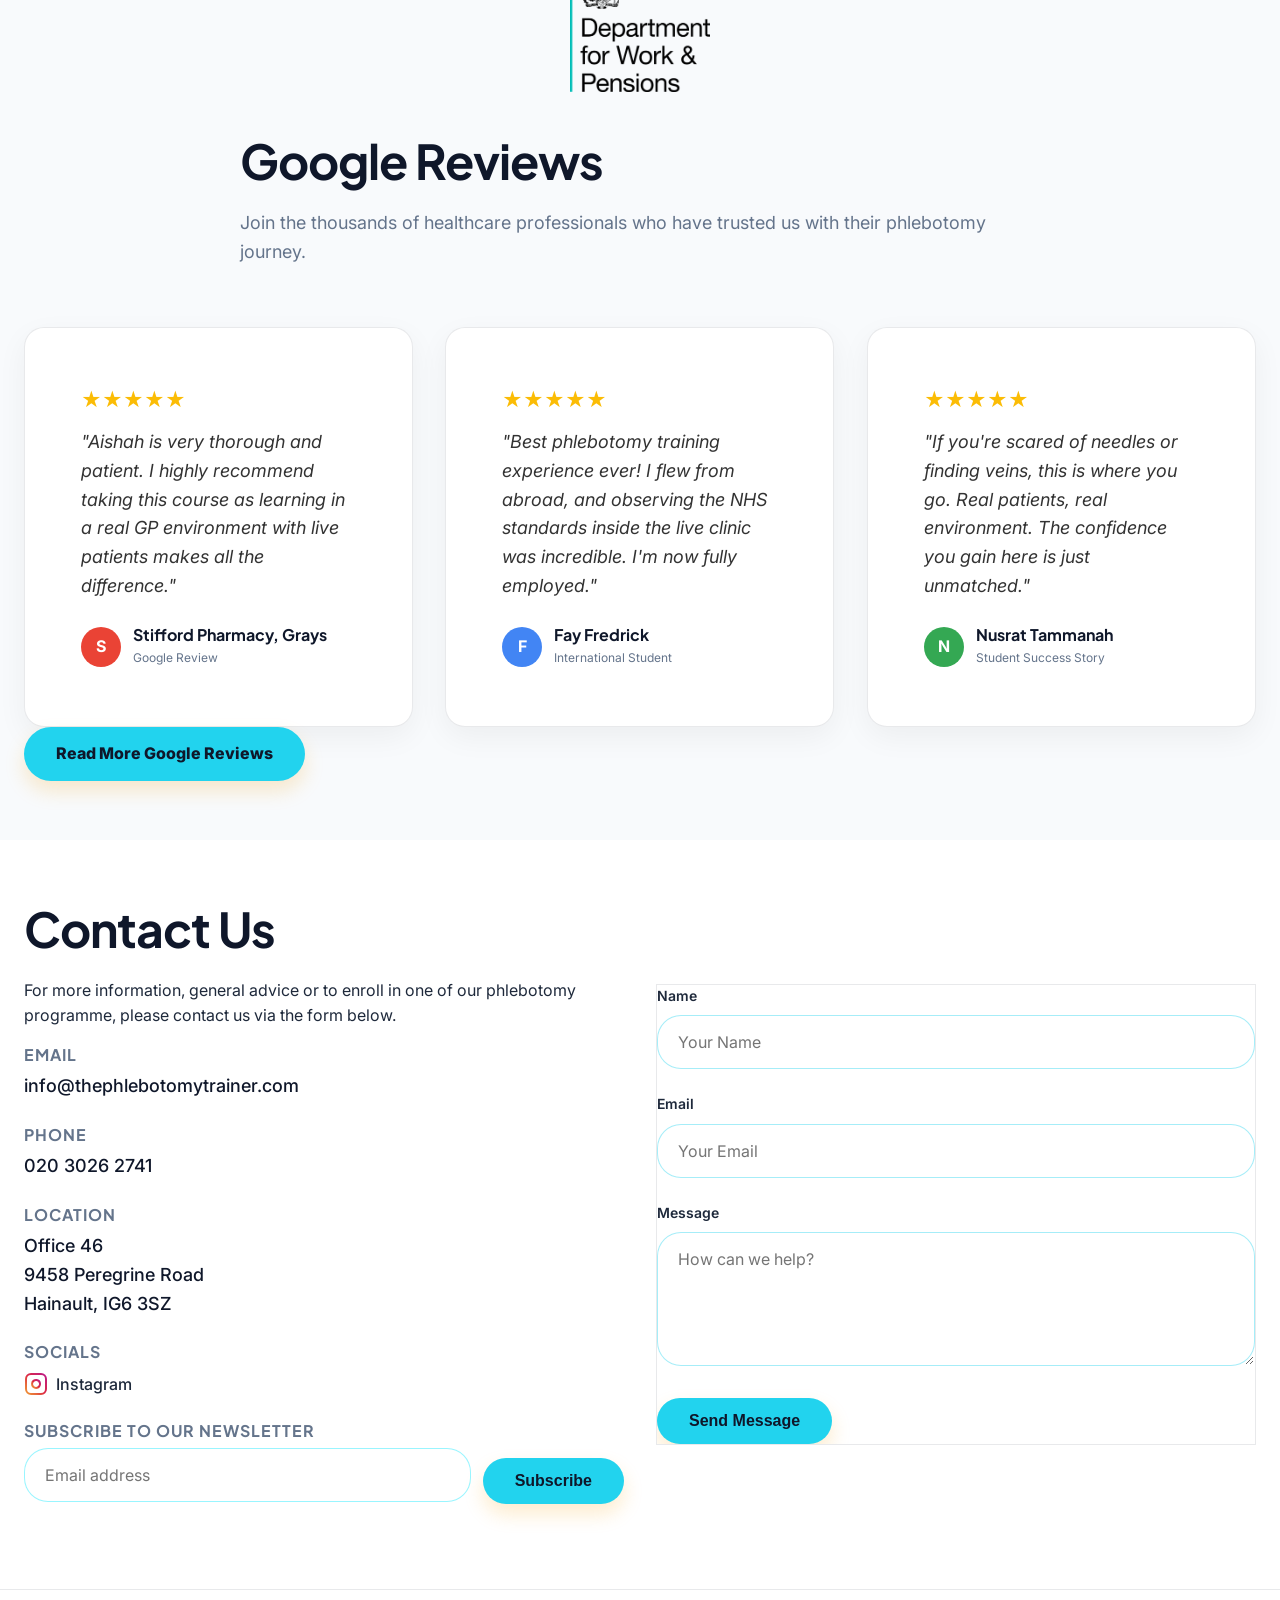
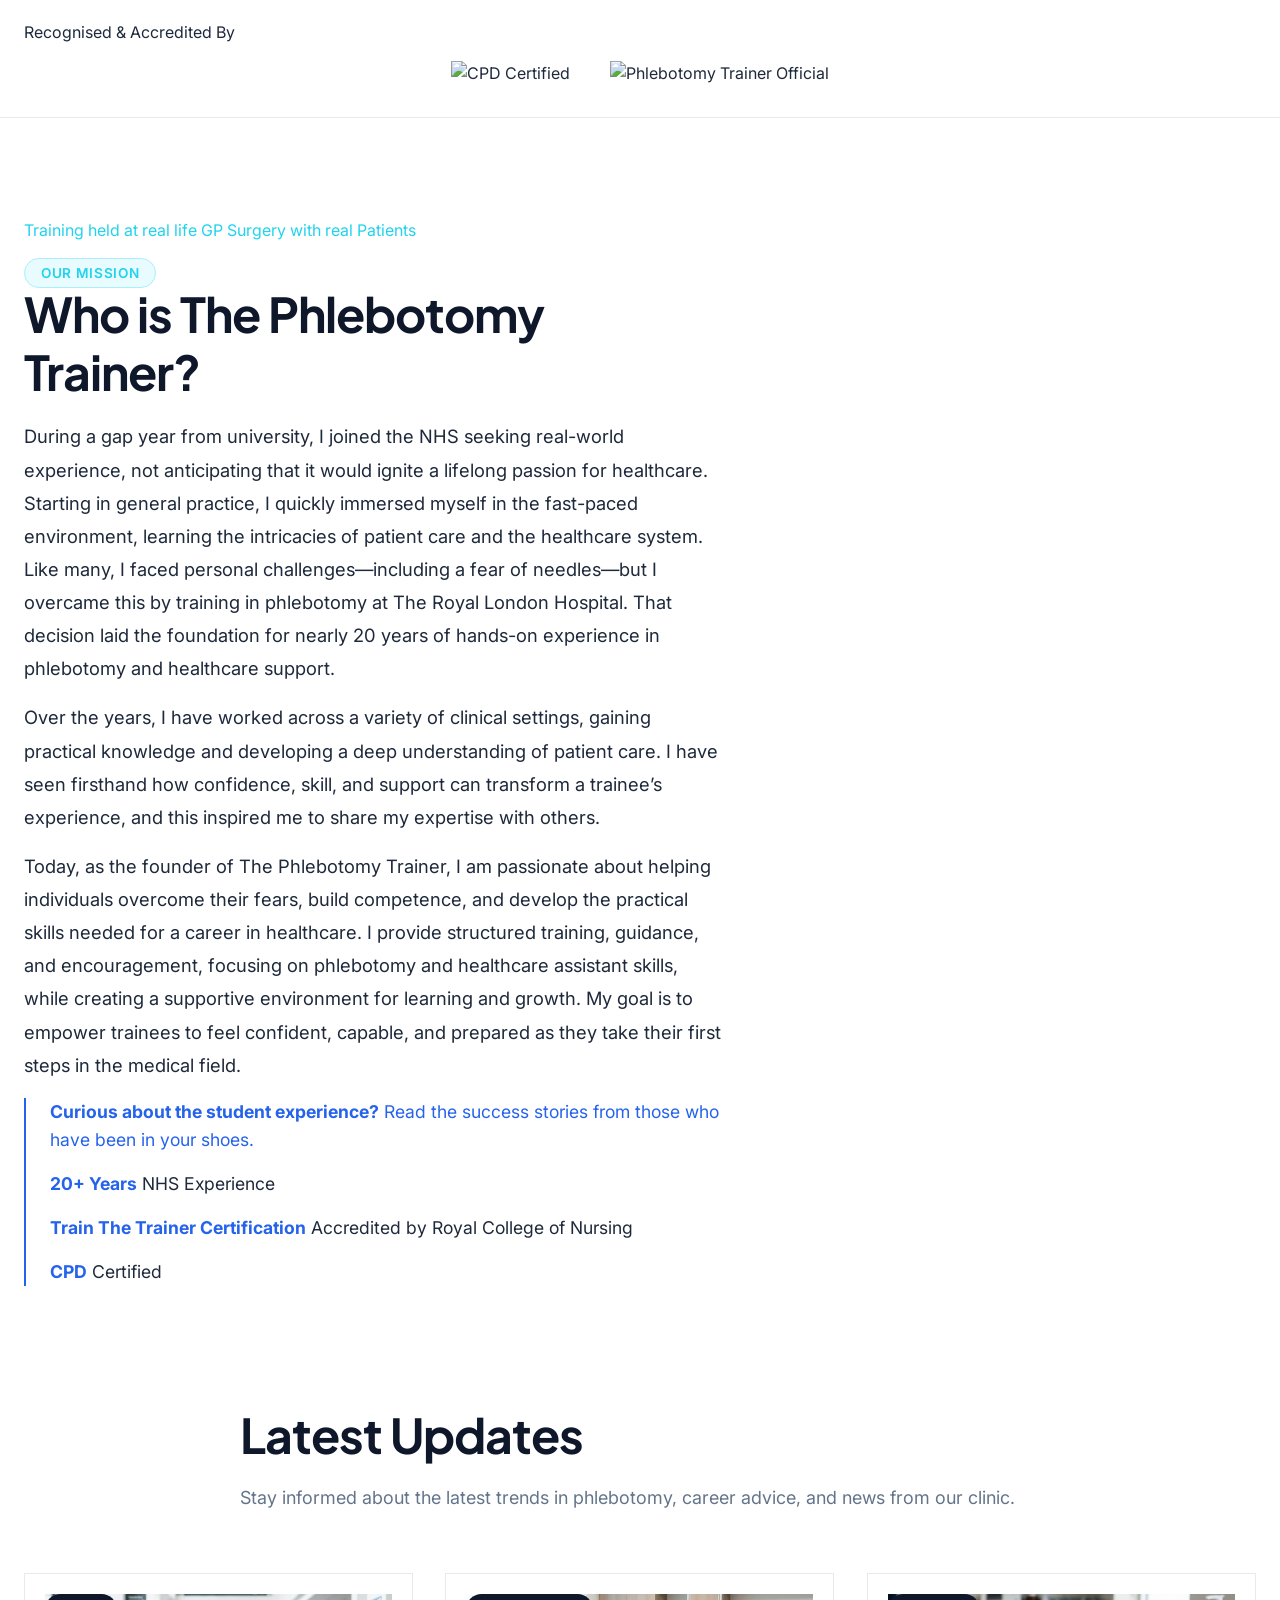
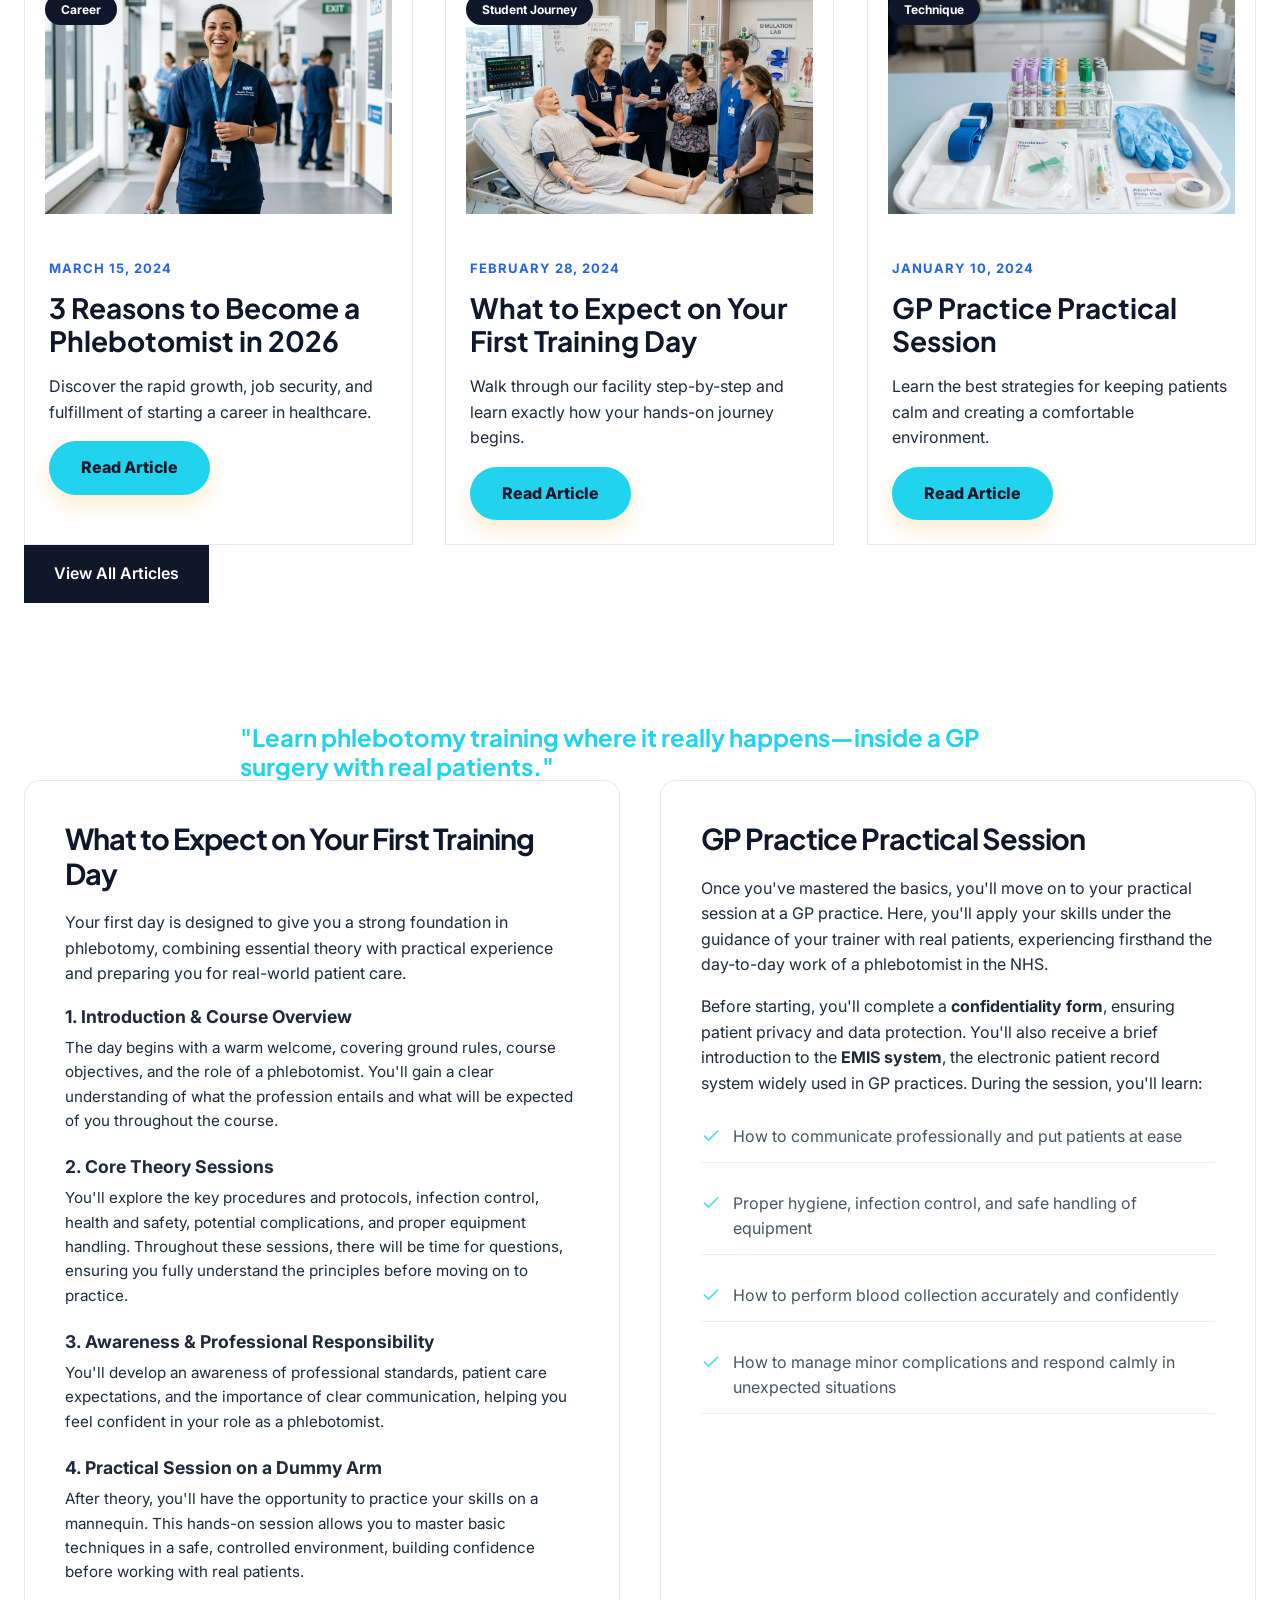
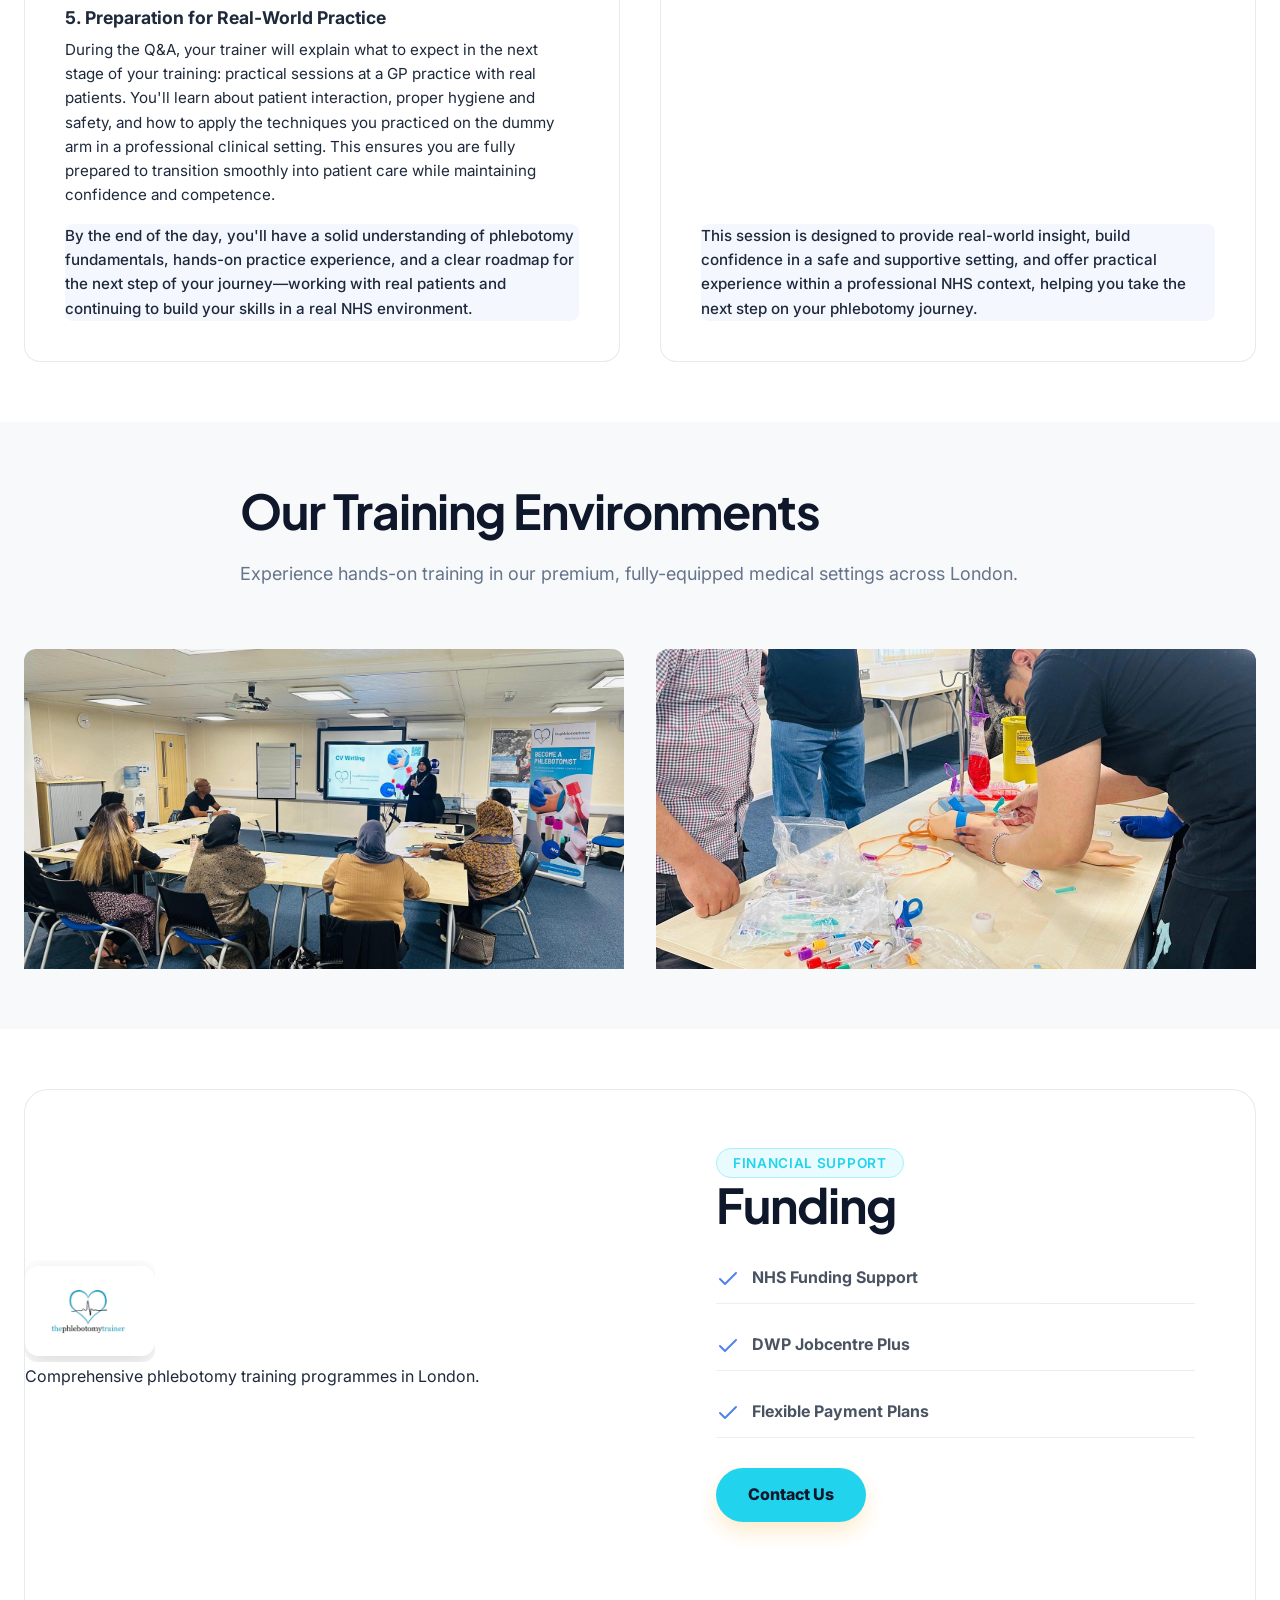
==== commit 9f57cf4d: "Revert "Change website background to full white" This reverts commit 4934aaa2c068195c3e03f7b4e704d4e" ====
--- a/index.html
+++ b/index.html
@@ -293,7 +293,7 @@
     </script>
 
     <main>
-        <section class="hero bg-white" id="home" style="overflow: visible !important;">
+        <section class="hero bg-carbon" id="home" style="overflow: visible !important;">
             <div class="grain-overlay"></div>
             <div class="container hero-grid">
                 <div class="hero-content fade-in">
@@ -338,12 +338,12 @@
             </div>
         </section>
 
-        <section class="bg-white section-padding position-relative" id="gp-training" style="border-top: 1px solid rgba(34, 211, 238, 0.2);">
+        <section class="bg-carbon text-white section-padding position-relative" id="gp-training" style="border-top: 1px solid rgba(34, 211, 238, 0.2);">
             <div class="container">
                 <div class="section-header text-center fade-in">
                     <span class="badge mb-3 text-accent" style="border-color: var(--cyan-electric)">Unique Phlebotomy Training in a Real GP Surgery</span>
-                    <h2 class="section-title ">Learn in a real GP surgery with real patient interaction</h2>
-                    <p class="section-desc  opacity-80" >Go beyond the classroom with hands-on phlebotomy training in a live London GP surgery, gaining the clinical exposure and confidence employers value.</p>
+                    <h2 class="section-title text-white">Learn in a real GP surgery with real patient interaction</h2>
+                    <p class="section-desc text-white opacity-80" style="color: #E2E8F0 !important;">Go beyond the classroom with hands-on phlebotomy training in a live London GP surgery, gaining the clinical exposure and confidence employers value.</p>
                 </div>
                 
                 <div class="grid grid-2 mt-5 align-center">
@@ -354,33 +354,33 @@
                     <div class="grid grid-2" style="gap: 16px;">
                         <div class="card glass-panel fade-in delay-1" style="background: rgba(30, 41, 59, 0.7); border-color: rgba(34, 211, 238, 0.2); padding: 0; overflow: hidden;">
                             <div class="card-content" style="padding: 24px;">
-                                <h3 class="" style="font-size: 1.1rem; ">Real Patient Interaction</h3>
-                                <p class="opacity-80" style="color: #475569; font-size: 0.9rem;">Observe and practise phlebotomy techniques in a live clinical environment under the direct guidance of experienced healthcare professionals.</p>
+                                <h3 class="text-white" style="font-size: 1.1rem; color: #FFFFFF !important;">Real Patient Interaction</h3>
+                                <p class="opacity-80" style="color: #cbd5e1; font-size: 0.9rem;">Observe and practise phlebotomy techniques in a live clinical environment under the direct guidance of experienced healthcare professionals.</p>
                             </div>
                         </div>
                         <div class="card glass-panel fade-in delay-1" style="background: rgba(30, 41, 59, 0.7); border-color: rgba(34, 211, 238, 0.2); padding: 0; overflow: hidden;">
                             <div class="card-content" style="padding: 24px;">
-                                <h3 class="" style="font-size: 1.1rem; ">Hands-On Patient Care</h3>
-                                <p class="opacity-80" style="color: #475569; font-size: 0.9rem;">Engage with patients and perform blood draws under supervision in a real clinical setting, gaining hands-on experience and building confidence for real-world practice.</p>
+                                <h3 class="text-white" style="font-size: 1.1rem; color: #FFFFFF !important;">Hands-On Patient Care</h3>
+                                <p class="opacity-80" style="color: #cbd5e1; font-size: 0.9rem;">Engage with patients and perform blood draws under supervision in a real clinical setting, gaining hands-on experience and building confidence for real-world practice.</p>
                             </div>
                         </div>
                         <div class="card glass-panel fade-in delay-2" style="background: rgba(30, 41, 59, 0.7); border-color: rgba(34, 211, 238, 0.2); padding: 0; overflow: hidden;">
                             <div class="card-content" style="padding: 24px;">
-                                <h3 class="" style="font-size: 1.1rem; ">Clinical System (EMIS)</h3>
-                                <p class="opacity-80" style="color: #475569; font-size: 0.9rem;">Experience EMIS, the UK’s leading GP system, observing electronic records, blood sample processing, and labelling.</p>
+                                <h3 class="text-white" style="font-size: 1.1rem; color: #FFFFFF !important;">Clinical System (EMIS)</h3>
+                                <p class="opacity-80" style="color: #cbd5e1; font-size: 0.9rem;">Experience EMIS, the UK’s leading GP system, observing electronic records, blood sample processing, and labelling.</p>
                             </div>
                         </div>
                         <div class="card glass-panel fade-in delay-2" style="background: rgba(30, 41, 59, 0.7); border-color: rgba(34, 211, 238, 0.2); padding: 0; overflow: hidden;">
                             <div class="card-content" style="padding: 24px;">
-                                <h3 class="" style="font-size: 1.1rem; ">Work Experience</h3>
-                                <p class="opacity-80" style="color: #475569; font-size: 0.9rem;">Gain valuable experience via our program in a London based GP surgery and enhance your CV and job prospects</p>
+                                <h3 class="text-white" style="font-size: 1.1rem; color: #FFFFFF !important;">Work Experience</h3>
+                                <p class="opacity-80" style="color: #cbd5e1; font-size: 0.9rem;">Gain valuable experience via our program in a London based GP surgery and enhance your CV and job prospects</p>
                             </div>
                         </div>
                     </div>
                 </div>
                 
                 <div class="text-center mt-5 fade-in delay-2" style="padding-top: 40px;">
-                    <h3 class="mb-4 " >Don't just take a course—build skills for your career.</h3>
+                    <h3 class="mb-4 text-white" style="color: #FFFFFF !important;">Don't just take a course—build skills for your career.</h3>
                     <div class="hero-actions justify-center" style="display: flex; gap: 16px; justify-content: center;">
                         <a href="#services" class="btn btn-accent">View Course Dates</a>
                         <a href="#testimonials" class="btn btn-outline-white">Hear from our Alumni</a>
@@ -567,7 +567,7 @@
 
         
 
-        <section class="trust-section section-padding bg-white" id="testimonials">
+        <section class="trust-section section-padding bg-zinc-gray" id="testimonials">
             <div class="container">
                 <div class="section-header text-center mb-5 fade-in">
                     <div class="mb-5 pb-4">
@@ -891,7 +891,7 @@
             </div>
         </section>
 
-        <section class="gallery section-padding bg-white">
+        <section class="gallery section-padding bg-light">
             <div class="container">
                 <div class="section-header text-center fade-in">
                     <h2 class="section-title">Our Training Environments</h2>
@@ -939,7 +939,7 @@
 
     </main>
 
-    <footer class="footer bg-white section-padding">
+    <footer class="footer bg-carbon text-white section-padding">
         <div class="container">
             <div class="grid grid-3 footer-grid">
                 <div class="footer-col group-logo-accreditation">
@@ -947,12 +947,12 @@
                     <p class="text-sm opacity-60">Providing professional clinical training in London. CPD Accredited and RCN Certified trainers.</p>
                 </div>
                 <div class="footer-col">
-                    <h4 class=" mb-4">Training Location</h4>
+                    <h4 class="text-white mb-4">Training Location</h4>
                     <p class="text-sm opacity-60 mb-2">15-17 New North Road<br>Hainault, Ilford, IG6 2UE</p>
                     <p class="text-sm opacity-60">Office: 020 3026 2741<br>Mobile: 0731 211 4118</p>
                 </div>
                 <div class="footer-col">
-                    <h4 class=" mb-4">Official Registered Office</h4>
+                    <h4 class="text-white mb-4">Official Registered Office</h4>
                     <p class="text-sm opacity-60">Office 4694, 58 Peregrine Road<br>Hainault, IG6 3SZ<br>CRN: 14751717</p>
                     <div class="mt-4" style="display: flex; align-items: center; gap: 20px;">
                         <a href="#home">
--- a/style.css
+++ b/style.css
@@ -533,7 +533,7 @@
 
 .hero-text {
     font-size: 18px;
-    color: var(--text-main);
+    color: white;
     margin-bottom: 40px;
 }
 
@@ -1545,9 +1545,8 @@
 
 /* Footer */
 .footer {
-    background-color: white;
-    color: var(--carbon-base);
-    border-top: 1px solid var(--border);
+    background-color: var(--carbon-base);
+    color: white;
 }
 
 .footer-logo {
@@ -2192,12 +2191,12 @@
 }
 
 .hero-title {
-    color: var(--carbon-base) !important;
+    color: #FFFFFF !important;
     text-shadow: 0 0 20px rgba(0, 229, 255, 0.2);
 }
 
 .hero-subtitle {
-    color: var(--text-main) !important;
+    color: #E2E8F0 !important;
     max-width: 600px;
 }
 
@@ -2411,12 +2410,12 @@
 }
 
 .hero-title {
-    color: var(--carbon-base) !important;
+    color: #FFFFFF !important;
     text-shadow: 0 0 20px rgba(0, 229, 255, 0.2);
 }
 
 .hero-subtitle {
-    color: var(--text-main) !important;
+    color: #E2E8F0 !important;
     max-width: 600px;
 }
 
